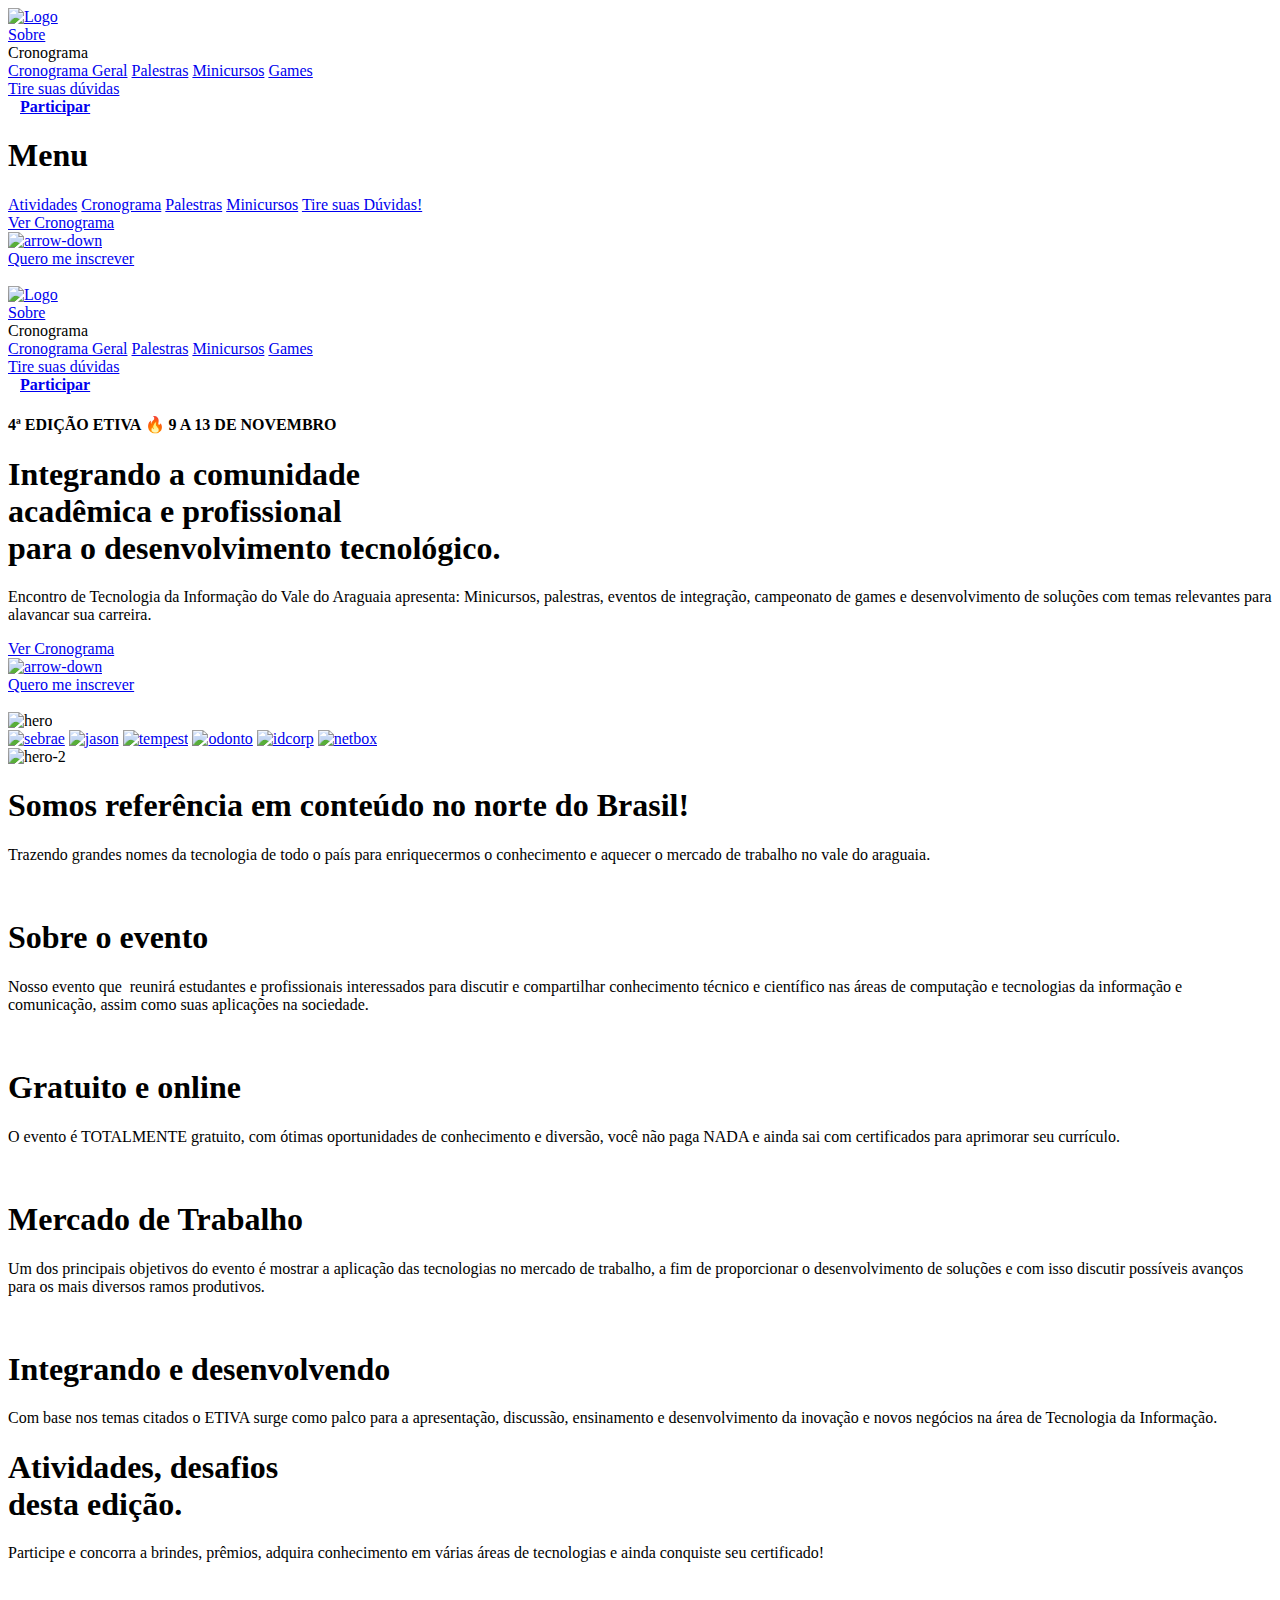
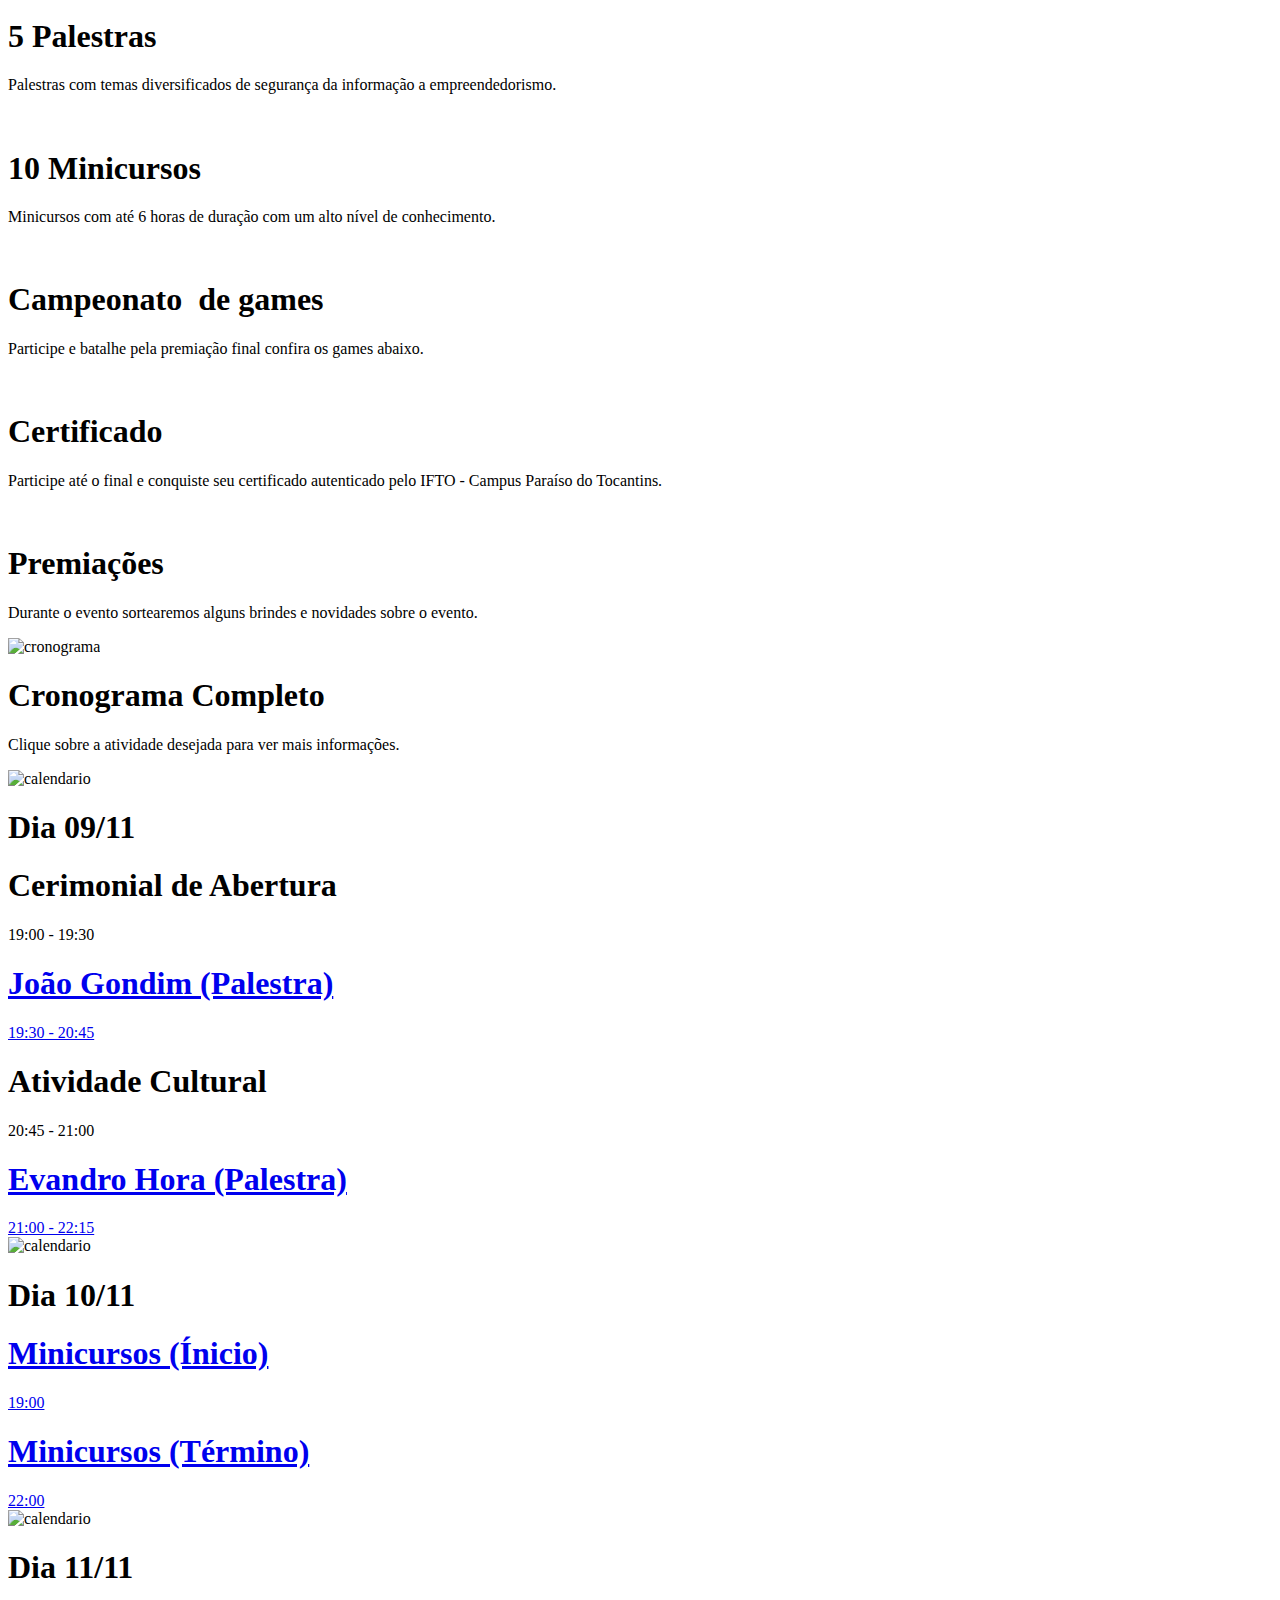
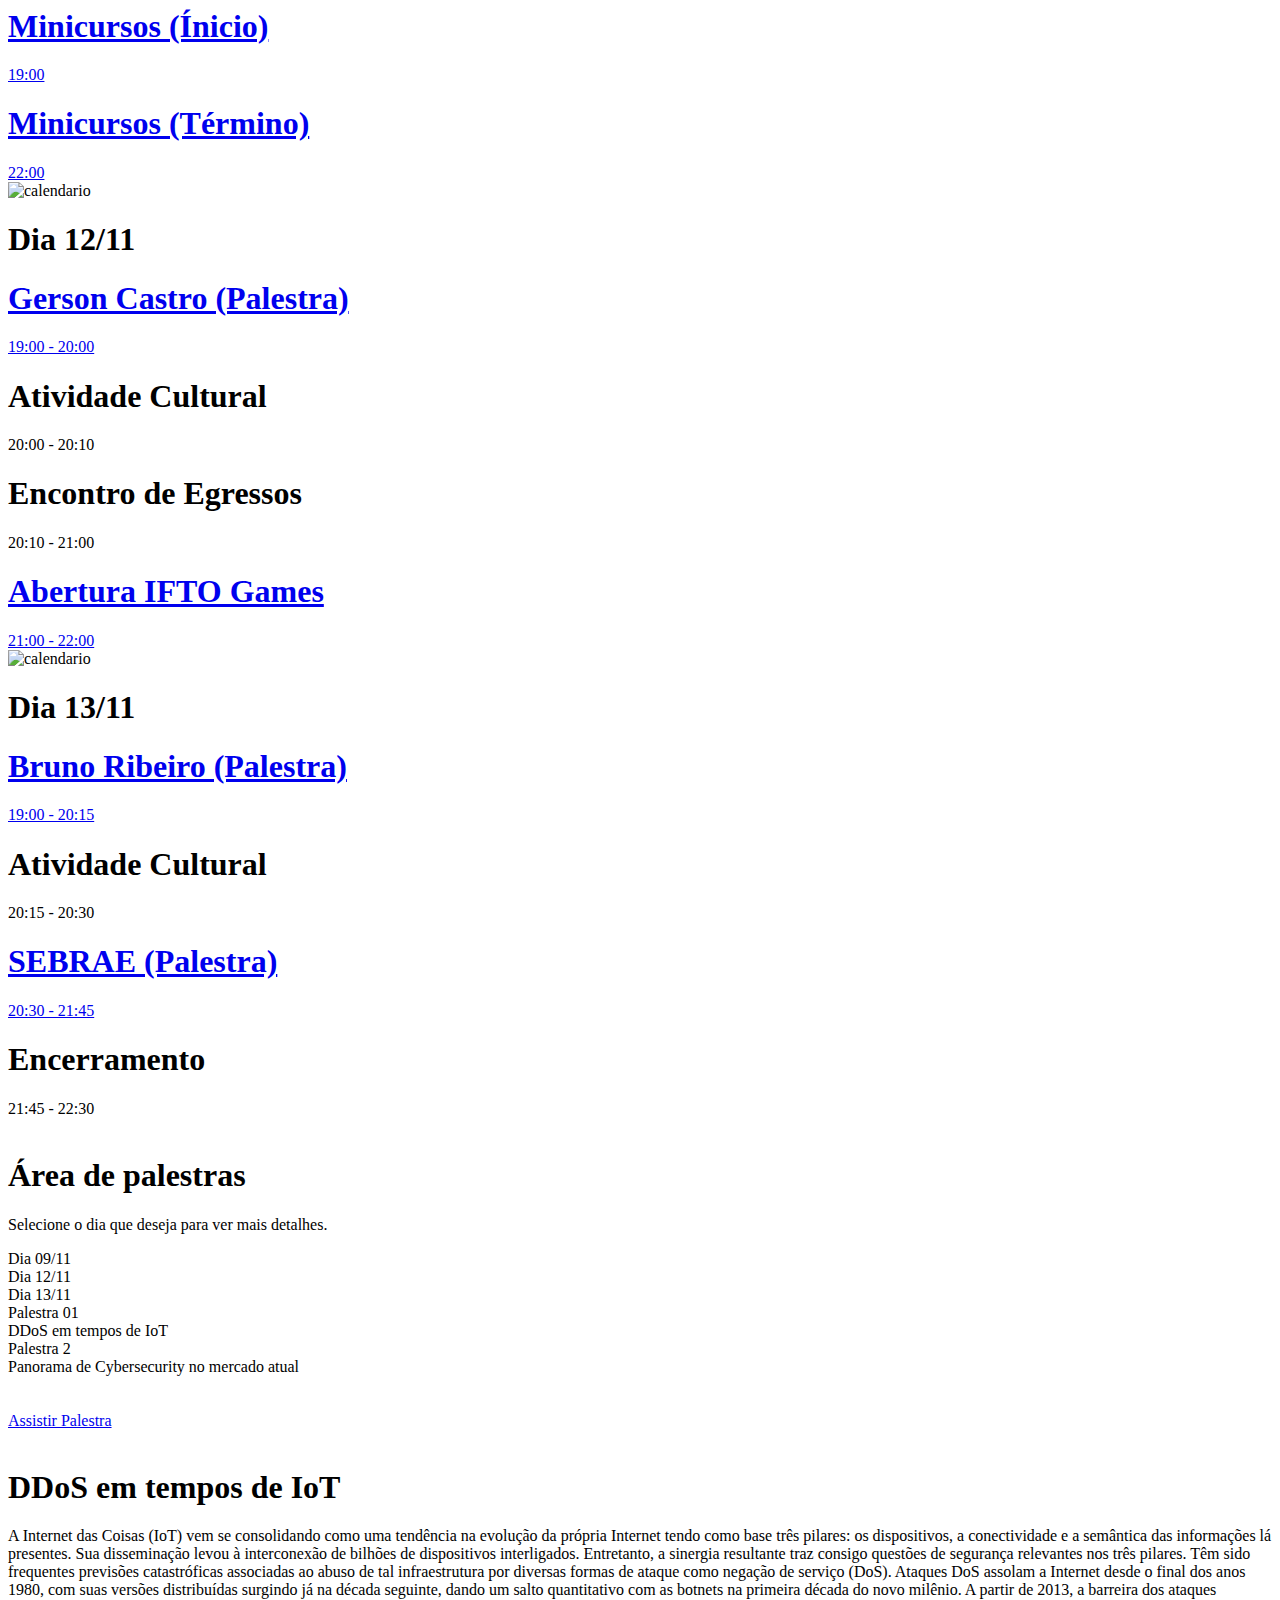
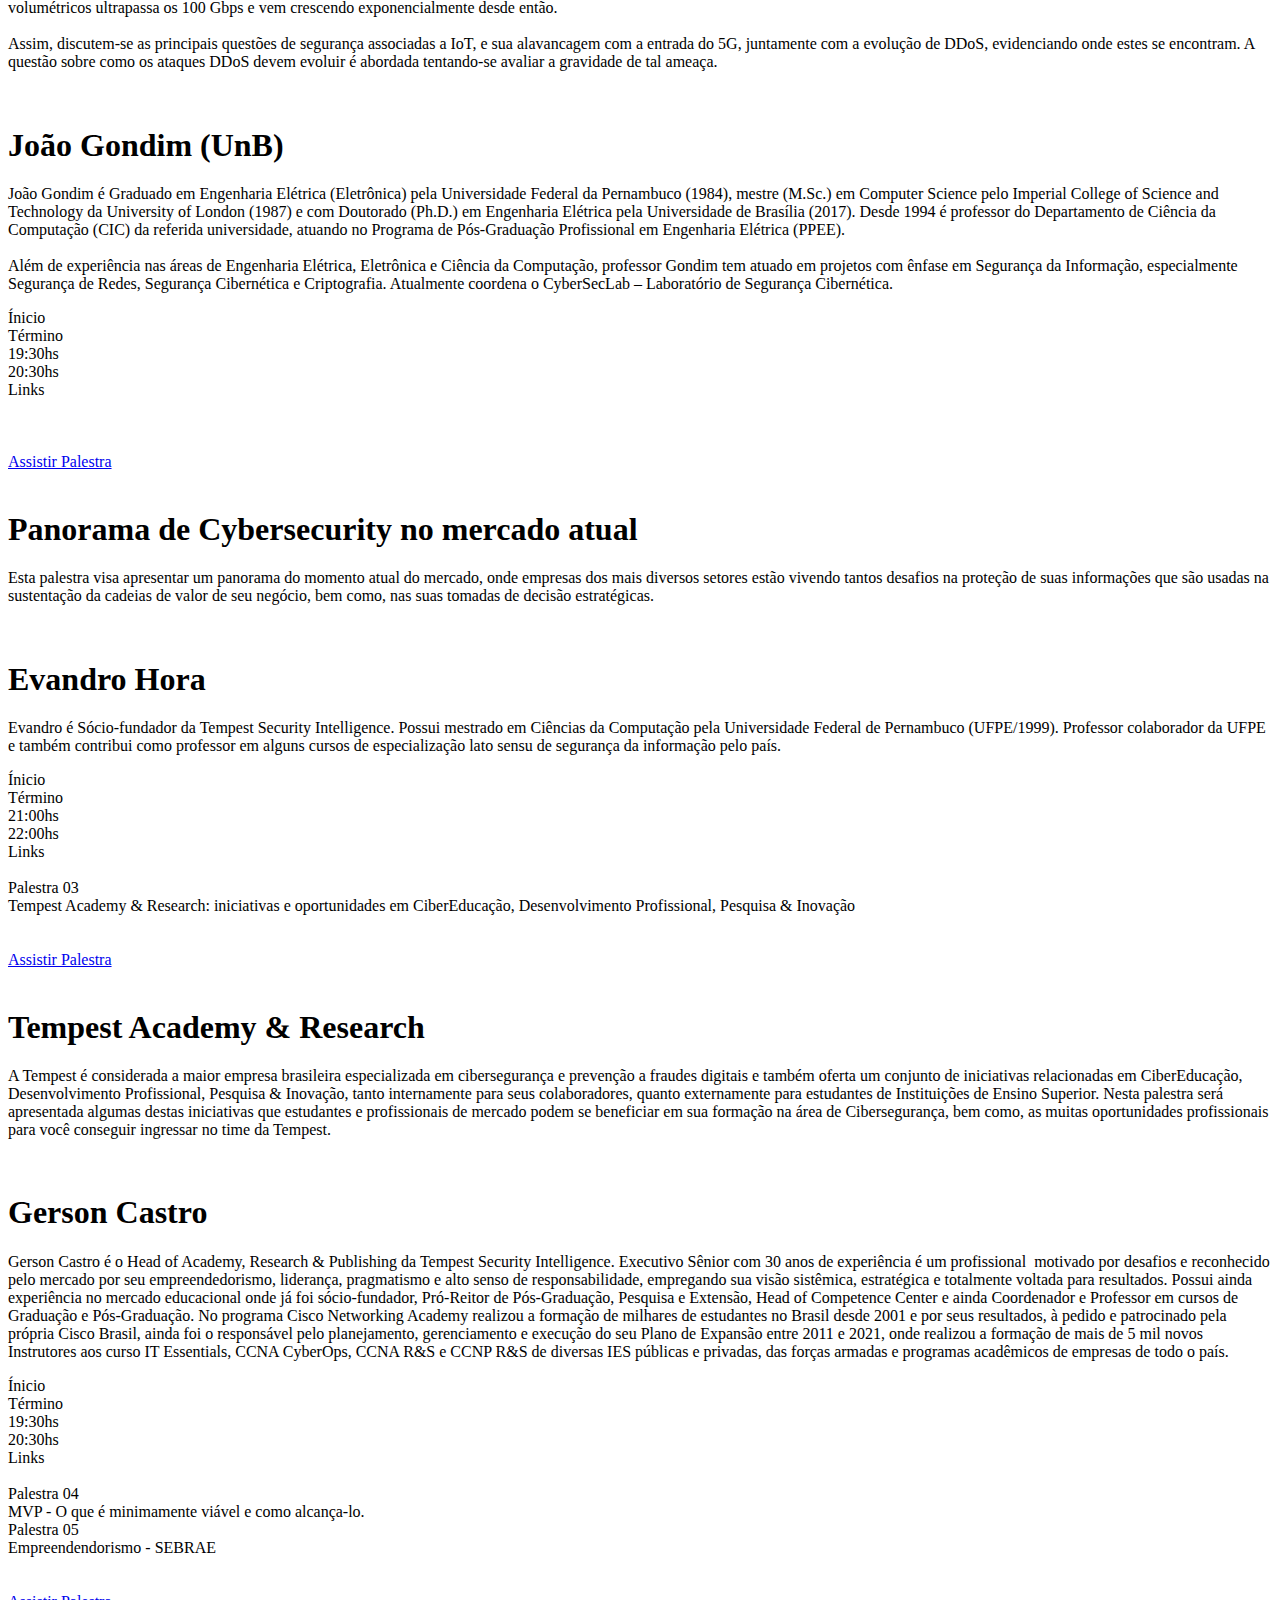
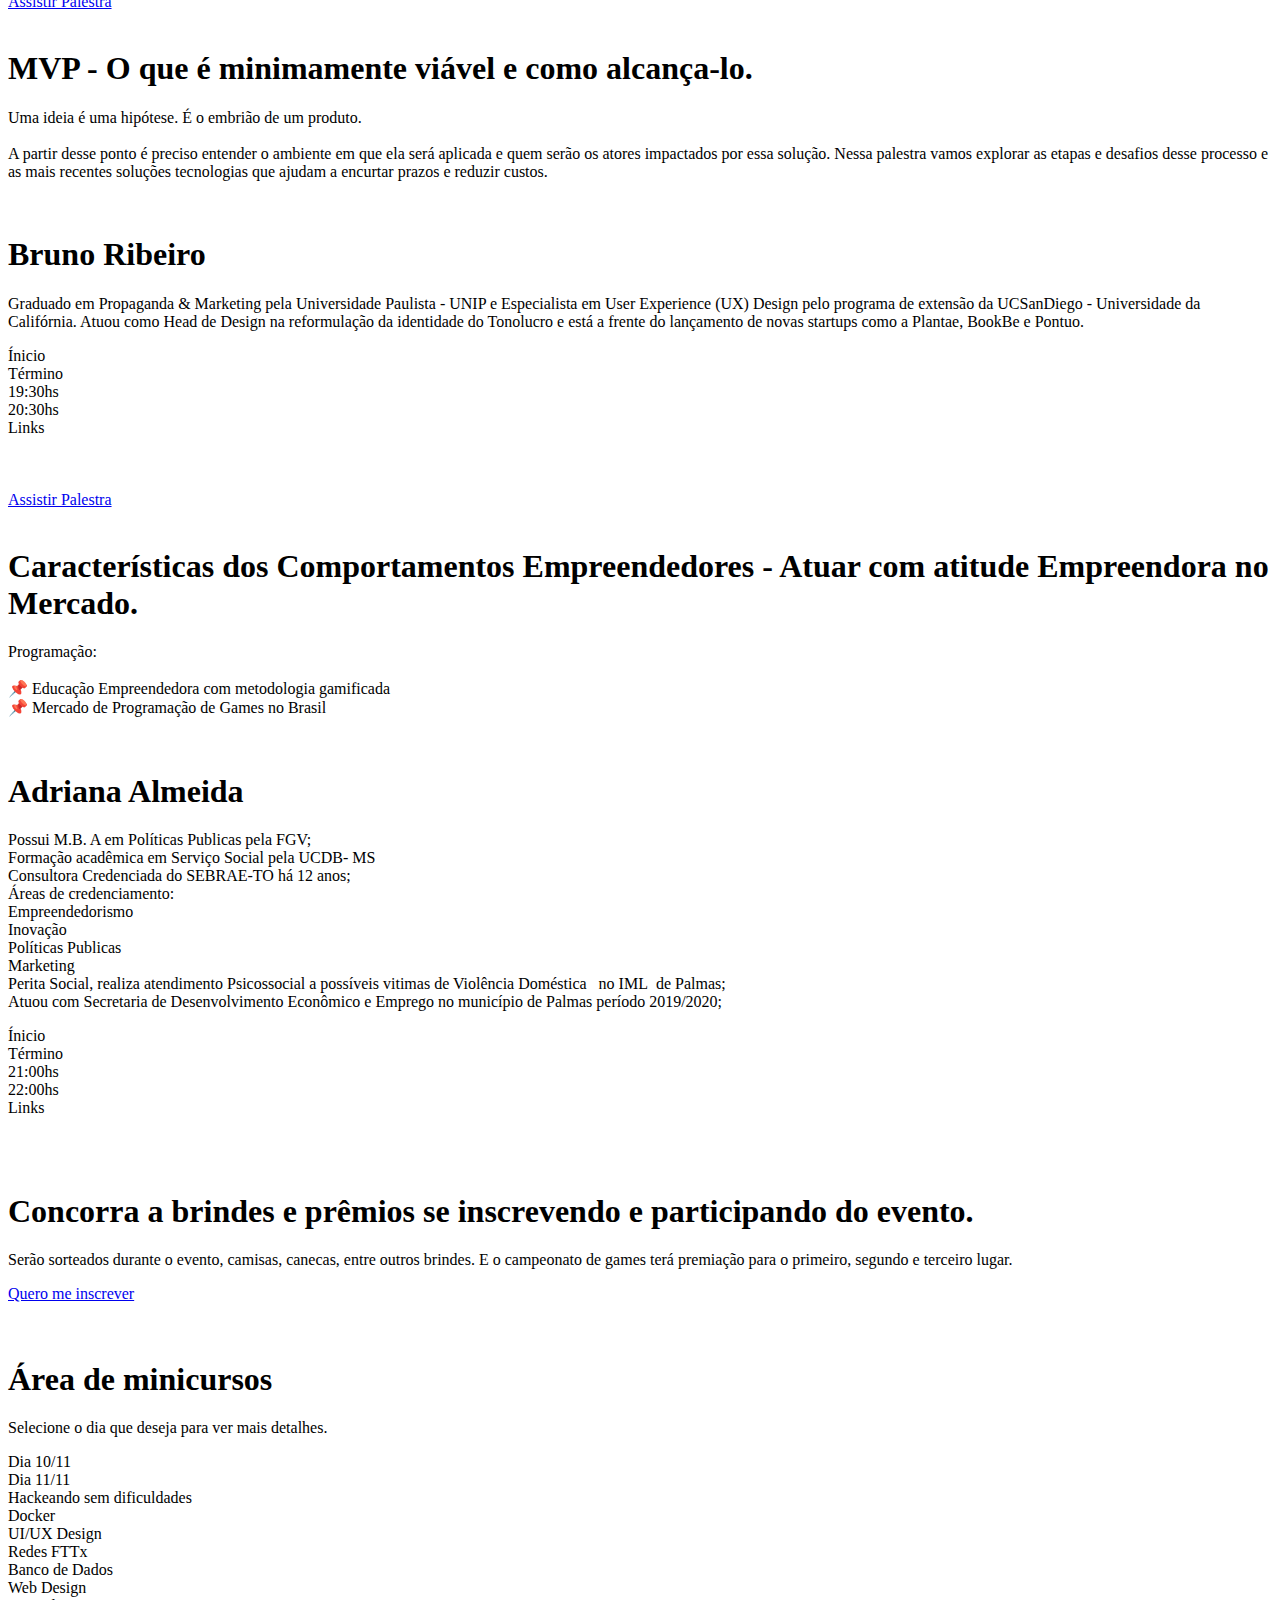
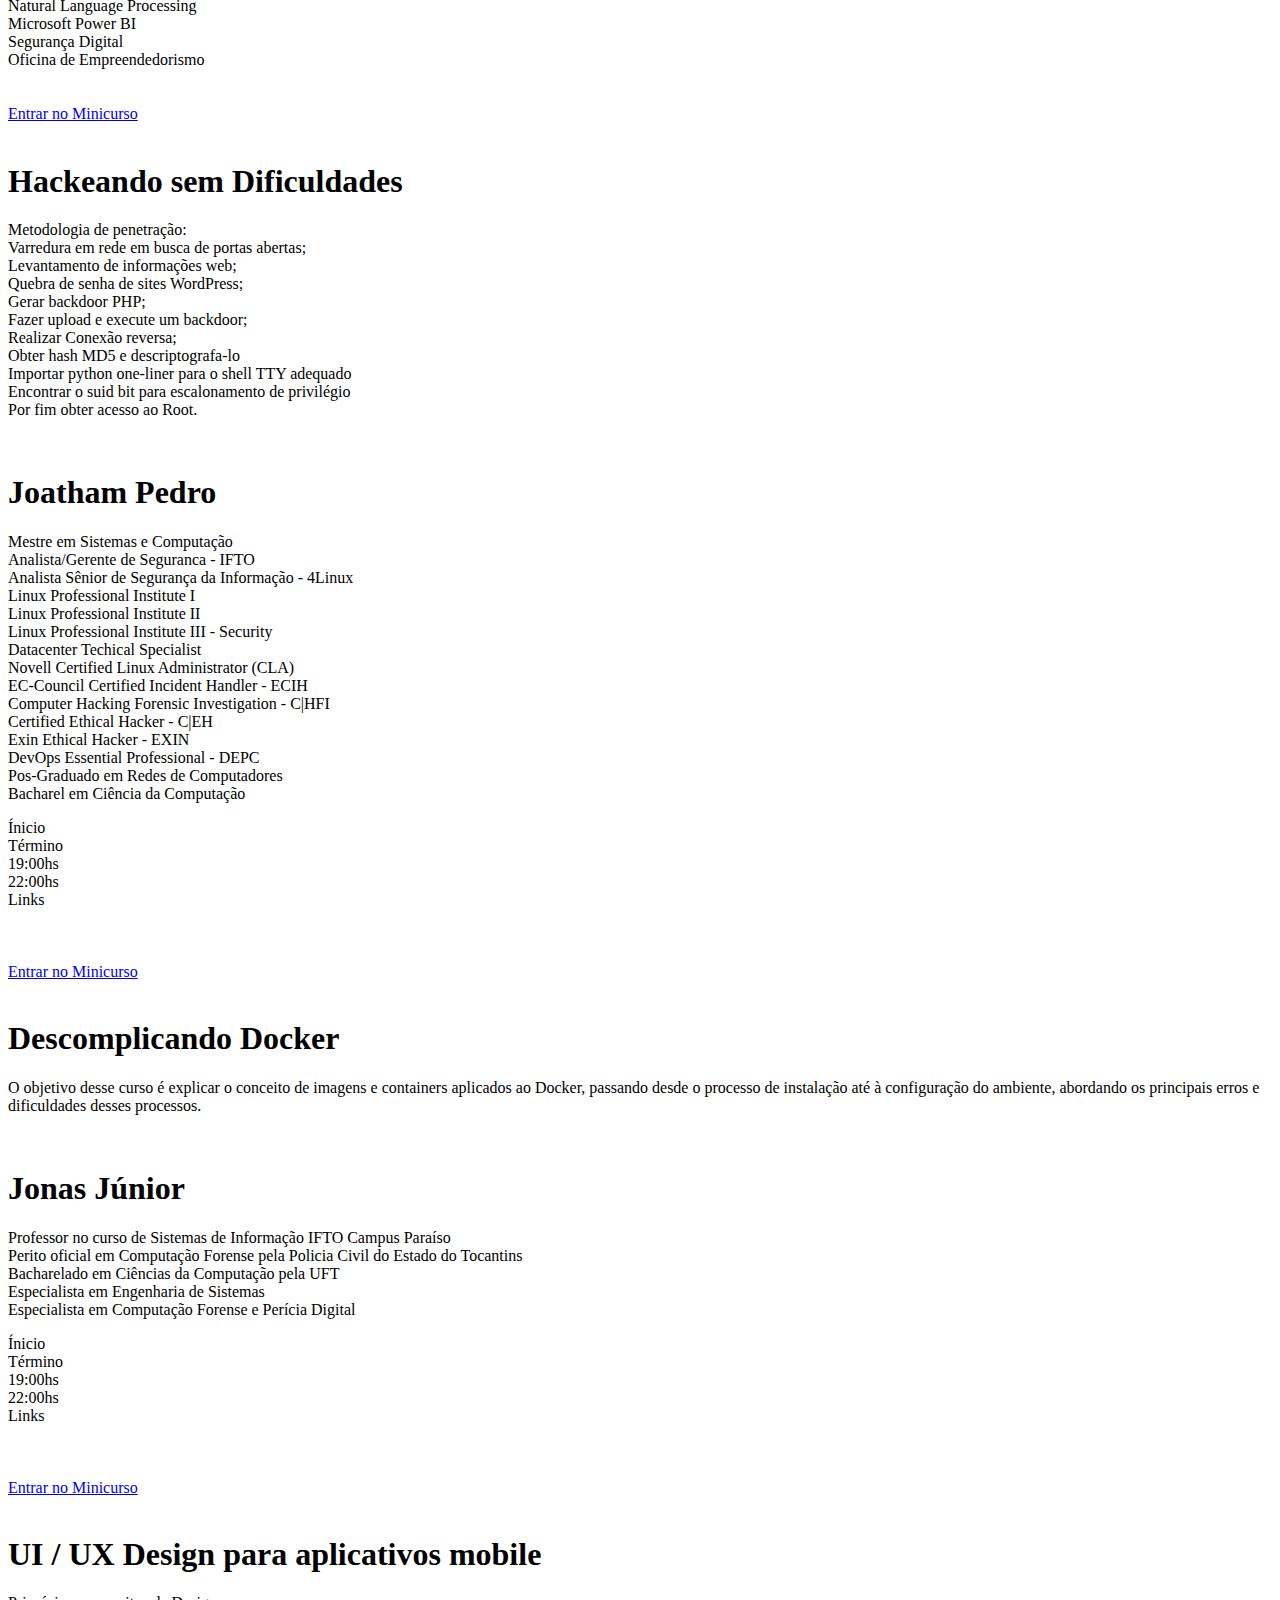
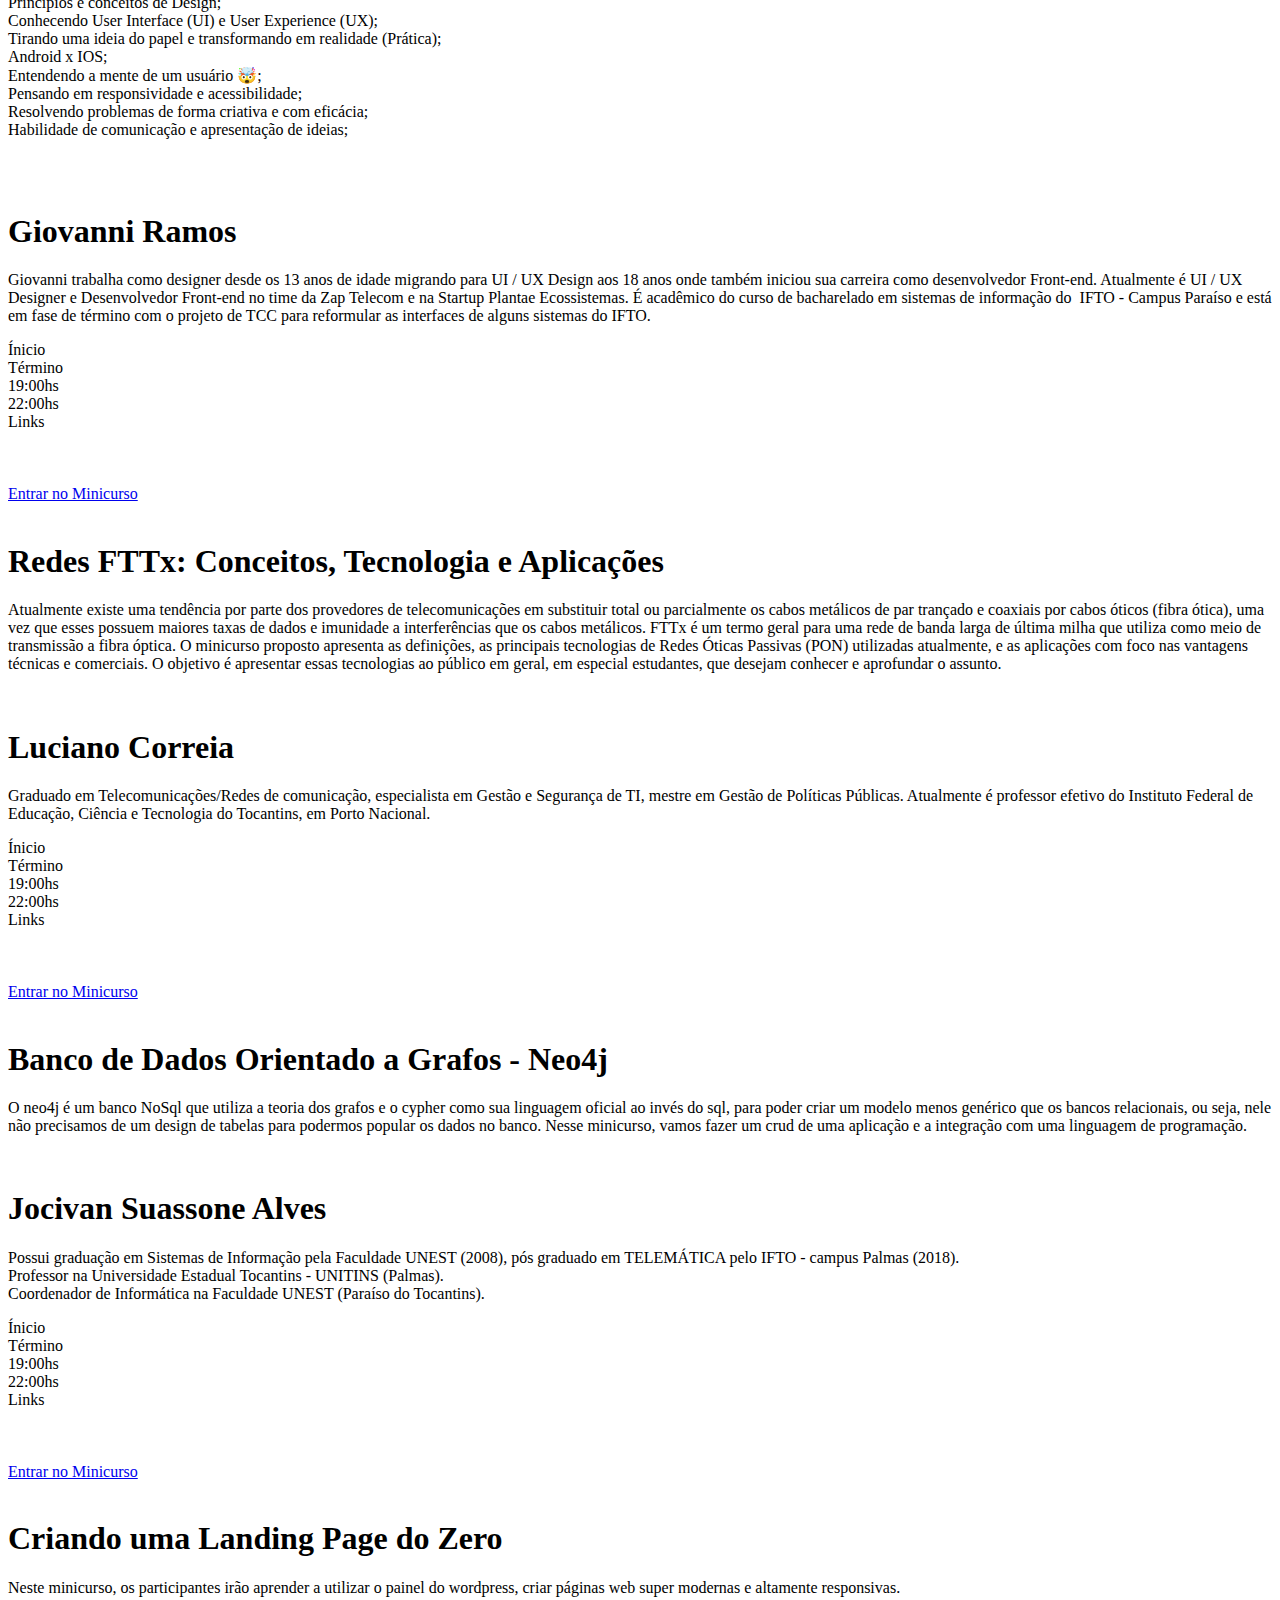
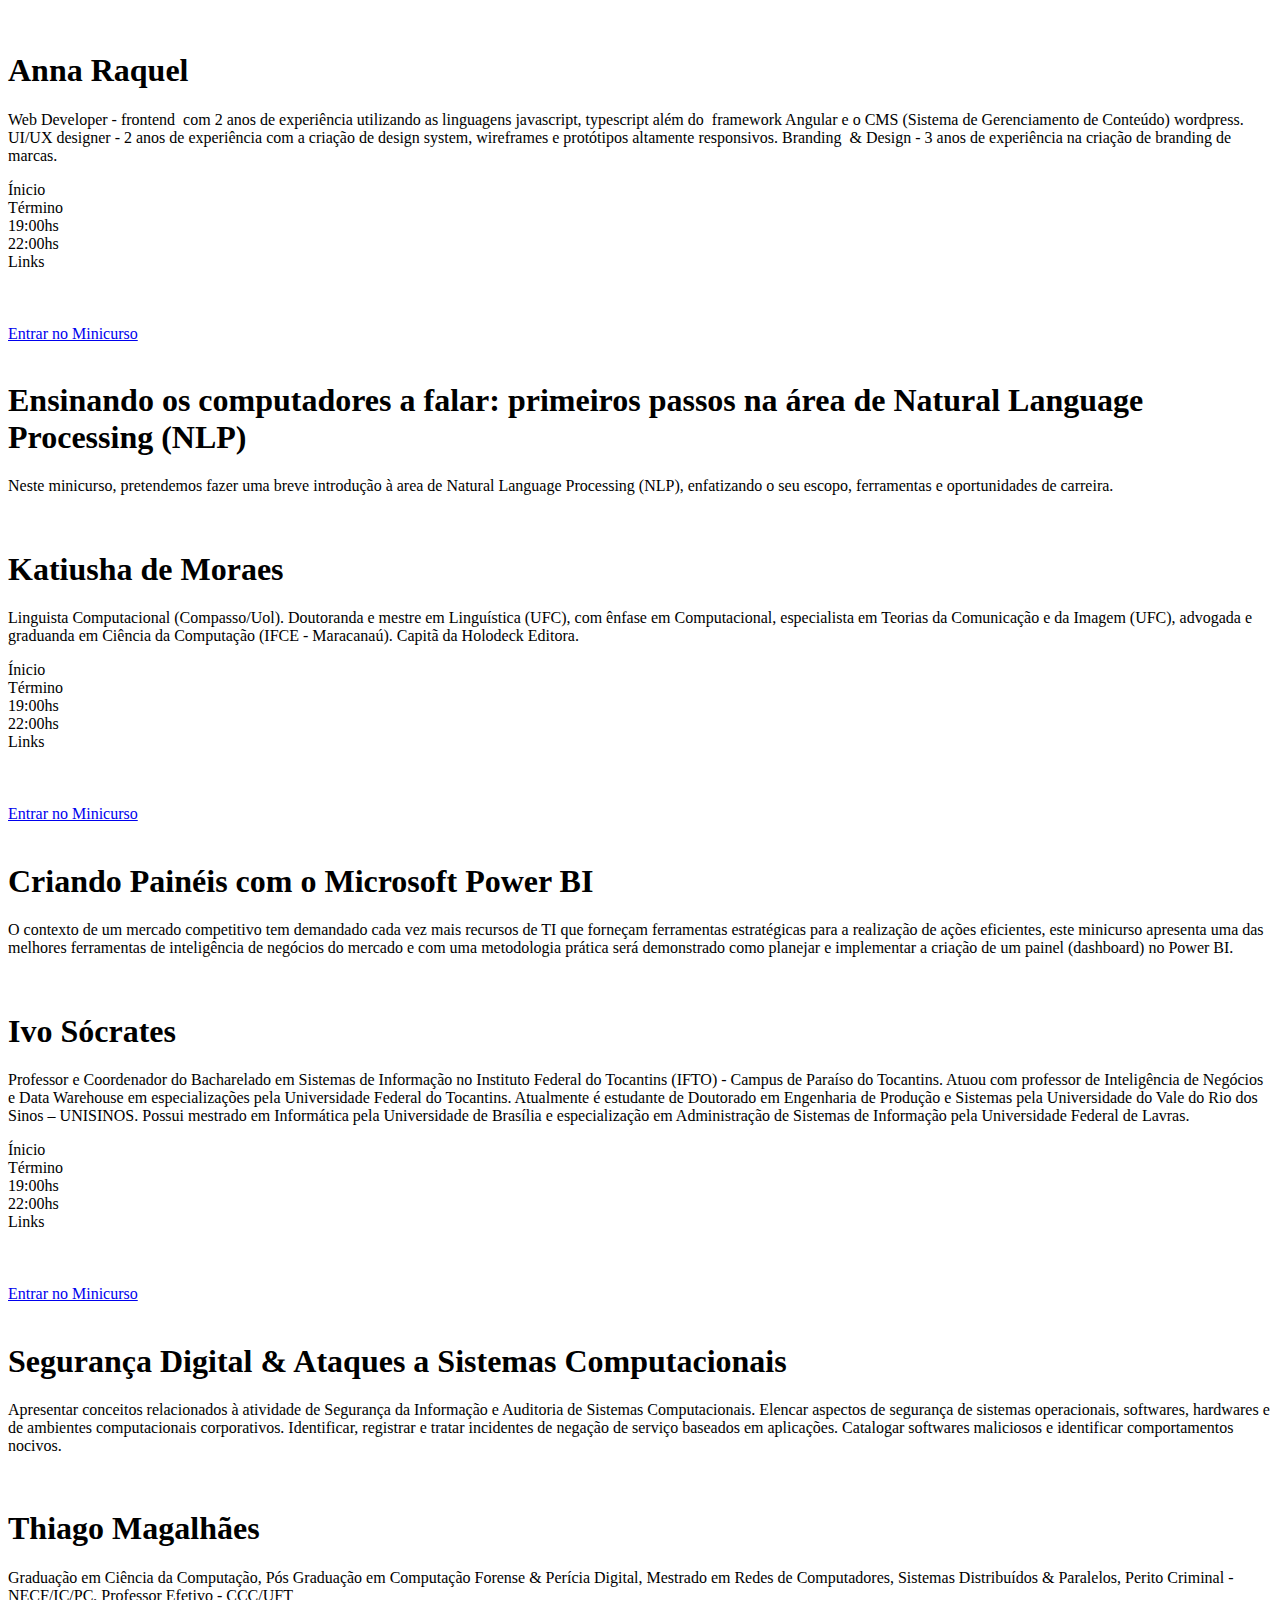
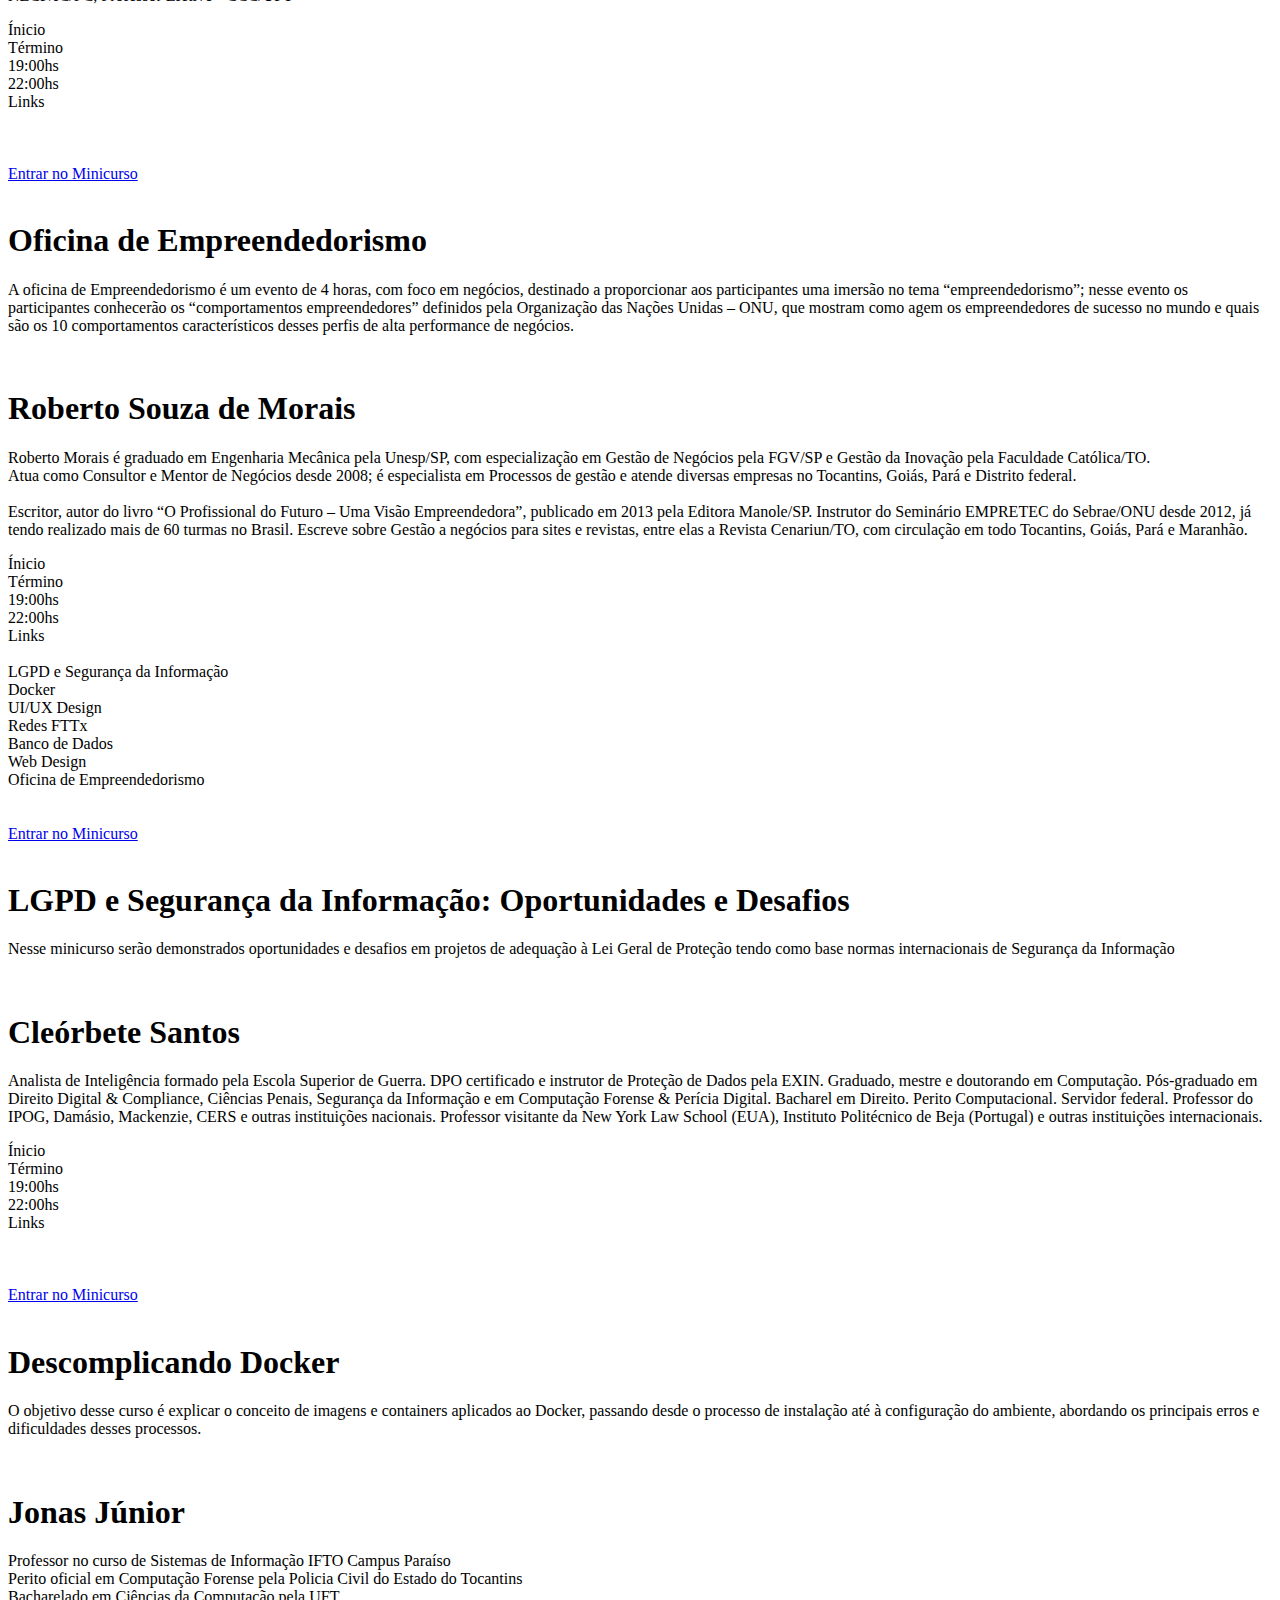
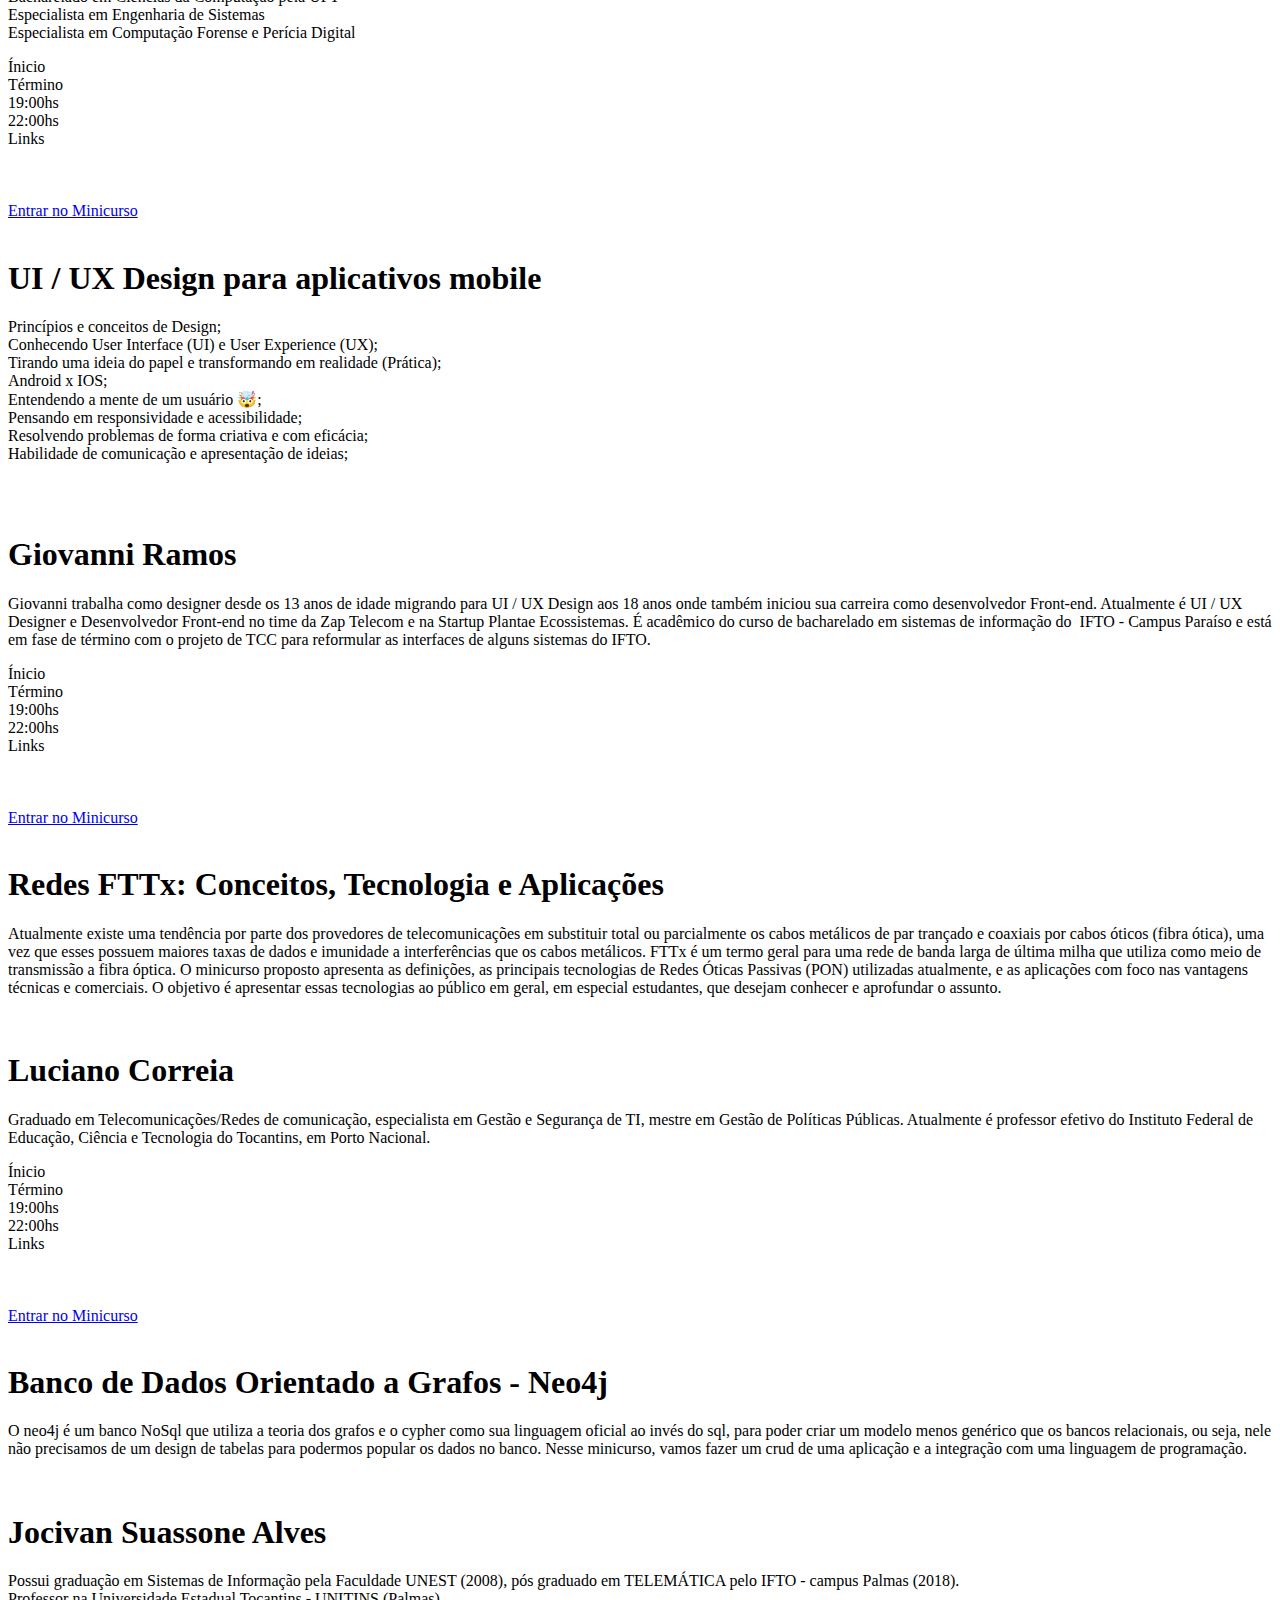
==== index.html @ 69eb7eea "Edição API 4Events" ====
<!DOCTYPE html><!--  This site was created in Webflow. http://www.webflow.com  -->
<!--  Last Published: Fri Nov 05 2021 17:01:57 GMT+0000 (Coordinated Universal Time)  -->
<html data-wf-page="6150eafba3c2ea4a55bd3282" data-wf-site="6150eafba3c2ea7b6dbd3281">
<head>
  <meta charset="utf-8">
  <title>ETIVA IV - Integrando e desenvolvendo!</title>
  <meta content="width=device-width, initial-scale=1" name="viewport">
  <meta content="Webflow" name="generator">
  <link href="css/normalize.css" rel="stylesheet" type="text/css">
  <link href="css/webflow.css" rel="stylesheet" type="text/css">
  <link href="css/etiva-iv.webflow.css" rel="stylesheet" type="text/css">
  <script src="https://ajax.googleapis.com/ajax/libs/webfont/1.6.26/webfont.js" type="text/javascript"></script>
  <script type="text/javascript">WebFont.load({  google: {    families: ["Roboto:300,regular,500,700,900","Inter:200,300,regular,500"]  }});</script>
  <!-- [if lt IE 9]><script src="https://cdnjs.cloudflare.com/ajax/libs/html5shiv/3.7.3/html5shiv.min.js" type="text/javascript"></script><![endif] -->
  <script type="text/javascript">!function(o,c){var n=c.documentElement,t=" w-mod-";n.className+=t+"js",("ontouchstart"in o||o.DocumentTouch&&c instanceof DocumentTouch)&&(n.className+=t+"touch")}(window,document);</script>
  <link href="images/favicon.svg" rel="shortcut icon" type="image/x-icon">
  <link href="images/webclip.png" rel="apple-touch-icon">
</head>
<body class="body">
  <div class="div-block-61">
    <header id="nav" data-w-id="e6ede1e9-e63a-9a64-e24f-f9c81fe65982" class="sticky-nav">
      <a href="#Hero" class="div-block-3 w-inline-block"><img src="images/Logotype.svg" loading="lazy" alt="Logo" class="image"></a><img src="images/bars.svg" loading="lazy" alt="" class="image-24"><img src="images/close.svg" loading="lazy" alt="" class="image-25">
      <div class="div-block">
        <a href="#About" class="nav-option">Sobre</a>
        <div data-hover="true" data-delay="0" class="dropdown w-dropdown">
          <div class="dropdown-toggle w-dropdown-toggle">
            <div class="icon w-icon-dropdown-toggle"></div>
            <div class="text-block-11">Cronograma</div>
          </div>
          <nav class="dropdown-list w-dropdown-list">
            <a href="#Schedule" class="dropdown-link w-dropdown-link">Cronograma Geral</a>
            <a href="#Lecture" class="dropdown-link w-dropdown-link">Palestras</a>
            <a href="#Courses" class="dropdown-link w-dropdown-link">Minicursos</a>
            <a href="#Games" class="dropdown-link w-dropdown-link">Games</a>
          </nav>
        </div>
        <a href="#FAQ" class="nav-option-bold">Tire suas dúvidas</a>
      </div>
      <div class="div-block-2">
        <a href="http://www.ifto.edu.br/paraiso" target="_blank" class="block-social-media w-inline-block"><img src="images/ifto.svg" loading="lazy" alt=""></a>
        <a href="https://www.instagram.com/etivaifto/" target="_blank" class="block-social-media w-inline-block"><img src="images/instagram.svg" loading="lazy" alt=""></a>
        <a href="https://www.facebook.com/etivaifto-101878548946452/" target="_blank" class="block-social-media w-inline-block"><img src="images/facebook.svg" loading="lazy" alt=""></a>
        <a href="https://si.ifto.edu.br/evento/inscricao/1087/" target="_blank" class="button w-button"><strong class="bold-text">Participar</strong></a>
      </div>
    </header>
    <div class="div-block-63">
      <div></div>
      <div class="div-links-menu">
        <h1 class="title-link-menu">Menu</h1>
        <a href="#Activities" class="link-menu">Atividades</a>
        <a href="#Schedule" class="link-menu">Cronograma</a>
        <a href="#Lecture" class="link-menu">Palestras</a>
        <a href="#Courses" class="link-menu">Minicursos</a>
        <a href="#FAQ" class="link-menu">Tire suas Dúvidas!</a>
      </div>
      <div class="div-block-62">
        <a href="#Schedule" class="button-outline w-inline-block">
          <div class="text-block-copy">Ver Cronograma</div><img src="images/arrow-down.svg" loading="lazy" alt="arrow-down" class="image-3">
        </a>
        <a href="https://si.ifto.edu.br/evento/inscricao/1087/" target="_blank" class="button-primary w-inline-block">
          <div class="text-block">Quero me inscrever</div><img src="images/arrow-up-right.svg" loading="lazy" alt="" class="image-3">
        </a>
      </div>
    </div>
  </div>
  <header id="nav" data-w-id="e6ede1e9-e63a-9a64-e24f-f9c81fe65982" class="sticky-nav">
    <a href="#Hero" class="div-block-3 w-inline-block"><img src="images/Logotype.svg" loading="lazy" alt="Logo" class="image"></a><img src="images/bars.svg" loading="lazy" alt="" class="image-24"><img src="images/close.svg" loading="lazy" alt="" class="image-25">
    <div class="div-block">
      <a href="#About" class="nav-option">Sobre</a>
      <div data-hover="true" data-delay="0" class="dropdown w-dropdown">
        <div class="dropdown-toggle w-dropdown-toggle">
          <div class="icon w-icon-dropdown-toggle"></div>
          <div class="text-block-11">Cronograma</div>
        </div>
        <nav class="dropdown-list w-dropdown-list">
          <a href="#Schedule" class="dropdown-link w-dropdown-link">Cronograma Geral</a>
          <a href="#Lecture" class="dropdown-link w-dropdown-link">Palestras</a>
          <a href="#Courses" class="dropdown-link w-dropdown-link">Minicursos</a>
          <a href="#Games" class="dropdown-link w-dropdown-link">Games</a>
        </nav>
      </div>
      <a href="#FAQ" class="nav-option-bold">Tire suas dúvidas</a>
    </div>
    <div class="div-block-2">
      <a href="http://www.ifto.edu.br/paraiso" target="_blank" class="block-social-media w-inline-block"><img src="images/ifto.svg" loading="lazy" alt=""></a>
      <a href="https://www.instagram.com/etivaifto/" target="_blank" class="block-social-media w-inline-block"><img src="images/instagram.svg" loading="lazy" alt=""></a>
      <a href="https://www.facebook.com/etivaifto-101878548946452/" target="_blank" class="block-social-media w-inline-block"><img src="images/facebook.svg" loading="lazy" alt=""></a>
      <a href="https://si.ifto.edu.br/evento/inscricao/1087/" target="_blank" class="button w-button"><strong class="bold-text">Participar</strong></a>
    </div>
  </header>
  <div id="Hero" class="hero wf-section">
    <div class="columns w-row">
      <div class="column w-col w-col-6">
        <div class="div-block-64">
          <h4 class="heading">4ª EDIÇÃO ETIVA 🔥 <span class="text-span-2">9 A 13 DE NOVEMBRO</span></h4>
          <h1 class="h1">Integrando a comunidade<br>acadêmica e profissional<br>para o <span class="text-span">desenvolvimento tecnológico.</span></h1>
        </div>
        <p class="paragraph">Encontro de Tecnologia da Informação do Vale do Araguaia apresenta: Minicursos, palestras, eventos de integração, campeonato de games e desenvolvimento de soluções com temas relevantes para alavancar sua carreira.</p>
        <div class="div-group-hero">
          <a href="#Schedule" class="button-outline w-inline-block">
            <div class="text-block-copy">Ver Cronograma</div><img src="images/arrow-down.svg" loading="lazy" alt="arrow-down" class="image-3">
          </a>
          <a href="https://si.ifto.edu.br/evento/inscricao/1087/" target="_blank" class="button-primary w-inline-block">
            <div class="text-block">Quero me inscrever</div><img src="images/arrow-up-right.svg" loading="lazy" alt="" class="image-3">
          </a>
        </div>
      </div>
      <div class="column-2 w-col w-col-6"><img src="images/hero.svg" loading="lazy" alt="hero" class="image-2"></div>
    </div>
  </div>
  <div class="sponsor wf-section">
    <div class="w-layout-grid grid">
      <a href="https://www.sebrae.com.br/sites/PortalSebrae/ufs/to?codUf=24" target="_blank" class="w-inline-block"><img src="images/sebrae_logotipo.svg" loading="lazy" alt="sebrae" class="sponsors"></a>
      <a href="https://www.facebook.com/jasoninfobrasil/" target="_blank" class="w-inline-block"><img src="images/jason_logotipo.svg" loading="lazy" alt="jason" class="sponsors"></a>
      <a href="https://www.tempest.com.br/" target="_blank" class="w-inline-block"><img src="images/tempest_logotipo.svg" loading="lazy" alt="tempest" class="sponsors"></a>
      <a href="https://www.facebook.com/odontocompanyparaiso" target="_blank" class="w-inline-block"><img src="images/odonto_logotipo.svg" loading="lazy" alt="odonto" class="sponsors"></a>
      <a href="https://idcorpbrasil.com.br/home-pt/" target="_blank" class="w-inline-block"><img src="images/idcorp_logotipo.svg" loading="lazy" alt="idcorp" class="sponsors"></a>
      <a href="https://api.whatsapp.com/send?phone=556336022732" target="_blank" class="w-inline-block"><img src="images/Netbox.svg" loading="lazy" alt="netbox" class="sponsors"></a>
    </div>
  </div>
  <div id="About" class="about wf-section">
    <div class="columns-2 w-row">
      <div class="column-3 w-col w-col-6"><img src="images/chave.svg" loading="lazy" alt="hero-2" class="image-5"></div>
      <div class="column-4 w-col w-col-6">
        <h1 class="heading-2">Somos <span class="text-span-3">referência</span> em conteúdo no norte do Brasil!</h1>
        <p class="paragraph-2">Trazendo grandes nomes da tecnologia de todo o país para enriquecermos o conhecimento e aquecer o mercado de trabalho no vale do araguaia.</p>
        <div class="div-block-4">
          <div class="div-block-5">
            <div class="div-block-6"><img src="images/check-double.svg" loading="lazy" alt=""></div>
            <div class="div-block-7">
              <h1 class="heading-3">Sobre o evento</h1>
              <p class="paragraph-3">Nosso evento que  reunirá estudantes e profissionais interessados para discutir e compartilhar conhecimento técnico e científico nas áreas de computação e tecnologias da informação e comunicação, assim como suas aplicações na sociedade.</p>
            </div>
          </div>
          <div class="div-block-5">
            <div class="div-block-6"><img src="images/house-laptop.svg" loading="lazy" alt=""></div>
            <div class="div-block-7">
              <h1 class="heading-3">Gratuito e online</h1>
              <p class="paragraph-3">O evento é TOTALMENTE gratuito, com ótimas oportunidades de conhecimento e diversão, você não paga NADA e ainda sai com certificados para aprimorar seu currículo.<br></p>
            </div>
          </div>
          <div class="div-block-5">
            <div class="div-block-6"><img src="images/briefcase.svg" loading="lazy" alt=""></div>
            <div class="div-block-7">
              <h1 class="heading-3">Mercado de Trabalho</h1>
              <p class="paragraph-3">Um dos principais objetivos do evento é mostrar a aplicação das tecnologias no mercado de trabalho, a fim de proporcionar o desenvolvimento de soluções e com isso discutir possíveis avanços para os mais diversos ramos produtivos.<br></p>
            </div>
          </div>
          <div class="div-block-5">
            <div class="div-block-6"><img src="images/hands-clapping.svg" loading="lazy" alt=""></div>
            <div class="div-block-7">
              <h1 class="heading-3">Integrando e desenvolvendo</h1>
              <p class="paragraph-3">Com base nos temas citados o ETIVA surge como palco para a apresentação, discussão, ensinamento e desenvolvimento da inovação e novos negócios na área de Tecnologia da Informação.<br></p>
            </div>
          </div>
        </div>
      </div>
    </div>
  </div>
  <div id="Activities" class="activities wf-section">
    <div class="div-block-11">
      <h1 class="heading-2-copy"><span class="text-span-4">Atividades, desafios </span><br>desta edição.</h1>
      <p class="paragraph-2-copy">Participe e concorra a brindes, prêmios, adquira conhecimento em várias áreas de tecnologias e ainda conquiste seu certificado!</p>
    </div>
    <div class="w-layout-grid grid-2">
      <div class="div-block-8">
        <div class="div-block-9"><img src="images/user-bounty-hunter.svg" loading="lazy" alt=""></div>
        <div class="div-block-10">
          <h1 class="heading-4">5 Palestras</h1>
          <p class="paragraph-4">Palestras com temas diversificados de segurança da informação a empreendedorismo.</p>
        </div>
      </div>
      <div class="div-block-8">
        <div class="div-block-9"><img src="images/user-astronaut.svg" loading="lazy" alt=""></div>
        <div class="div-block-10">
          <h1 class="heading-4">10 Minicursos</h1>
          <p class="paragraph-4">Minicursos com até 6 horas de duração com um alto nível de conhecimento.</p>
        </div>
      </div>
      <div class="div-block-8">
        <div class="div-block-9"><img src="images/gamepad.svg" loading="lazy" alt=""></div>
        <div class="div-block-10">
          <h1 class="heading-4">Campeonato  de games</h1>
          <p class="paragraph-4">Participe e batalhe pela premiação final confira os games abaixo.</p>
        </div>
      </div>
      <div class="div-block-8">
        <div class="div-block-9"><img src="images/file-certificate.svg" loading="lazy" alt=""></div>
        <div class="div-block-10">
          <h1 class="heading-4">Certificado</h1>
          <p class="paragraph-4">Participe até o final e conquiste seu certificado autenticado pelo IFTO - Campus Paraíso do Tocantins.</p>
        </div>
      </div>
      <div class="div-block-8">
        <div class="div-block-9"><img src="images/gift.svg" loading="lazy" alt=""></div>
        <div class="div-block-10">
          <h1 class="heading-4">Premiações</h1>
          <p class="paragraph-4">Durante o evento sortearemos alguns brindes e novidades sobre o evento.</p>
        </div>
      </div>
    </div>
  </div>
  <div id="Schedule" class="schedule wf-section">
    <div class="div-block-12">
      <div class="div-block-68">
        <div><img src="images/cronogram.svg" loading="lazy" alt="cronograma" class="image-12"></div>
        <div class="div-block-13">
          <h1 class="heading-5">Cronograma Completo</h1>
          <p class="paragraph-5">Clique sobre a atividade desejada para ver mais informações.</p>
        </div>
      </div>
    </div>
    <div class="columns-6 w-row">
      <div class="column-9 w-col w-col-4">
        <div class="card-day"><img src="images/calendar.svg" loading="lazy" alt="calendario" class="image-9">
          <h1 class="heading-7">Dia 09/11</h1>
        </div>
        <div class="abertura">
          <h1 class="title-cards-cronograma">Cerimonial de Abertura</h1>
          <div class="text-card-cronograma">19:00 - 19:30</div>
        </div>
        <a href="#Lecture" class="cards-palestra w-inline-block">
          <h1 class="title-cards-cronograma">João Gondim (Palestra)</h1>
          <div class="text-card-cronograma">19:30 - 20:45</div>
        </a>
        <div class="cards-cultural">
          <h1 class="title-cards-cronograma">Atividade Cultural</h1>
          <div class="text-card-cronograma">20:45 - 21:00</div>
        </div>
        <a href="#Lecture" class="cards-palestra w-inline-block">
          <h1 class="title-cards-cronograma">Evandro Hora (Palestra)</h1>
          <div class="text-card-cronograma">21:00 - 22:15</div>
        </a>
      </div>
      <div class="column-10 w-col w-col-2">
        <div class="card-day"><img src="images/calendar.svg" loading="lazy" alt="calendario" class="image-9">
          <h1 class="heading-7">Dia 10/11</h1>
        </div>
        <a href="#Courses" class="cards-minicursos w-inline-block">
          <h1 class="title-cards-cronograma">Minicursos (Ínicio)</h1>
          <div class="text-card-cronograma">19:00</div>
        </a>
        <div class="cards-blank"></div>
        <div class="cards-blank"></div>
        <a href="#Courses" class="cards-minicursos w-inline-block">
          <h1 class="title-cards-cronograma">Minicursos (Término)</h1>
          <div class="text-card-cronograma">22:00</div>
        </a>
      </div>
      <div class="column-12 w-col w-col-2">
        <div class="card-day"><img src="images/calendar.svg" loading="lazy" alt="calendario" class="image-9">
          <h1 class="heading-7">Dia 11/11</h1>
        </div>
        <a href="#Courses" class="cards-minicursos w-inline-block">
          <h1 class="title-cards-cronograma">Minicursos (Ínicio)</h1>
          <div class="text-card-cronograma">19:00</div>
        </a>
        <div class="cards-blank"></div>
        <div class="cards-blank"></div>
        <a href="#Courses" class="cards-minicursos w-inline-block">
          <h1 class="title-cards-cronograma">Minicursos (Término)</h1>
          <div class="text-card-cronograma">22:00</div>
        </a>
      </div>
      <div class="column-11 w-col w-col-2">
        <div class="card-day"><img src="images/calendar.svg" loading="lazy" alt="calendario" class="image-9">
          <h1 class="heading-7">Dia 12/11</h1>
        </div>
        <a href="#Lecture" class="cards-palestra w-inline-block">
          <h1 class="title-cards-cronograma">Gerson Castro (Palestra)</h1>
          <div class="text-card-cronograma">19:00 - 20:00</div>
        </a>
        <div class="cards-cultural">
          <h1 class="title-cards-cronograma">Atividade Cultural</h1>
          <div class="text-card-cronograma">20:00 - 20:10</div>
        </div>
        <div class="cards-egressos">
          <h1 class="title-cards-cronograma">Encontro de Egressos</h1>
          <div class="text-card-cronograma">20:10 - 21:00</div>
        </div>
        <a href="#Games" class="cards-games w-inline-block">
          <h1 class="title-cards-cronograma">Abertura IFTO Games</h1>
          <div class="text-card-cronograma">21:00 - 22:00</div>
        </a>
      </div>
      <div class="column-13 w-col w-col-2">
        <div class="card-day"><img src="images/calendar.svg" loading="lazy" alt="calendario" class="image-9">
          <h1 class="heading-7">Dia 13/11</h1>
        </div>
        <a href="#Lecture" class="cards-palestra w-inline-block">
          <h1 class="title-cards-cronograma">Bruno Ribeiro (Palestra)</h1>
          <div class="text-card-cronograma">19:00 - 20:15</div>
        </a>
        <div class="cards-cultural">
          <h1 class="title-cards-cronograma">Atividade Cultural</h1>
          <div class="text-card-cronograma">20:15 - 20:30</div>
        </div>
        <a href="#Lecture" class="cards-palestra w-inline-block">
          <h1 class="title-cards-cronograma">SEBRAE (Palestra)</h1>
          <div class="text-card-cronograma">20:30 - 21:45</div>
        </a>
        <div class="cards-encerramento">
          <h1 class="title-cards-cronograma">Encerramento</h1>
          <div class="text-card-cronograma">21:45 - 22:30</div>
        </div>
      </div>
    </div>
  </div>
  <div id="Lecture" class="speaker wf-section">
    <div class="div-block-12">
      <div class="div-block-66">
        <div><img src="images/speeches.svg" loading="lazy" alt="palestras" class="image-11"></div>
        <div class="div-block-13">
          <h1 class="heading-5">Área de palestras</h1>
          <p class="paragraph-5">Selecione o dia que deseja para ver mais detalhes.</p>
        </div>
      </div>
    </div>
    <div data-duration-in="300" data-duration-out="100" data-current="Tab 1" data-easing="ease-in-out" class="tabs w-tabs">
      <div class="tabs-menu w-tab-menu">
        <a data-w-tab="Tab 1" class="tab-link-tab-1-palestra w-inline-block w-tab-link w--current">
          <div class="text-block-2">Dia 09/11</div>
        </a>
        <a data-w-tab="Tab 2" class="tab-link-tab-1-palestra w-inline-block w-tab-link">
          <div class="text-block-3">Dia 12/11</div>
        </a>
        <a data-w-tab="Tab 3" class="tab-link-tab-1-palestra w-inline-block w-tab-link">
          <div class="text-block-4">Dia 13/11</div>
        </a>
      </div>
      <div class="w-tab-content">
        <div data-w-tab="Tab 1" class="tab-pane-tab-1 w-tab-pane w--tab-active">
          <div data-duration-in="300" data-duration-out="100" data-current="Tab 1" data-easing="ease" class="w-tabs">
            <div class="tabs-menu-2 w-tab-menu">
              <a data-w-tab="Tab 1" class="tab-link-tab-1-lecture-speaker w-inline-block w-tab-link w--current">
                <div class="div-block-14">
                  <div class="text-block-5">Palestra 01</div>
                  <div class="text-block-6">DDoS em tempos de IoT</div>
                </div>
              </a>
              <a data-w-tab="Tab 2" class="tab-link-tab-1-lecture-speaker w-inline-block w-tab-link">
                <div>
                  <div class="text-block-5">Palestra 2</div>
                  <div class="text-block-6">Panorama de Cybersecurity no mercado atual</div>
                </div>
              </a>
            </div>
            <div class="w-tab-content">
              <div data-w-tab="Tab 1" class="w-tab-pane w--tab-active">
                <div class="columns-3 w-row">
                  <div class="column-5 w-col w-col-5">
                    <div class="div-avatar">
                      <div class="div-left-lecture"></div><img src="images/João-Gondim.png" loading="lazy" alt="" class="image-7">
                    </div>
                    <a href="https://youtu.be/qYCmQ89ph2g" target="_blank" class="button-tab-primary w-inline-block"><img src="images/tv.svg" loading="lazy" alt="" class="image-6">
                      <div class="text-block-7">Assistir Palestra</div>
                    </a>
                  </div>
                  <div class="column-6 w-col w-col-7">
                    <div class="div-right">
                      <div>
                        <div class="div-block-17">
                          <div class="div-block-20">
                            <div class="block-minicursos"><img src="images/comment-dots.svg" loading="lazy" alt="" class="image-8"></div>
                            <div class="div-block-19">
                              <h1 class="heading-6">DDoS em tempos de IoT</h1>
                            </div>
                          </div>
                        </div>
                        <div class="div-block-21">
                          <p class="paragraph-6">A Internet das Coisas (IoT) vem se consolidando como uma tendência na evolução da própria Internet tendo como base três pilares: os dispositivos, a conectividade e a semântica das informações lá presentes. Sua disseminação levou à interconexão de bilhões de dispositivos interligados. Entretanto, a sinergia resultante traz consigo questões de segurança relevantes nos três pilares. Têm sido frequentes previsões catastróficas associadas ao abuso de tal infraestrutura por diversas formas de ataque como negação de serviço (DoS). Ataques DoS assolam a Internet desde o final dos anos 1980, com suas versões distribuídas surgindo já na década seguinte, dando um salto quantitativo com as botnets na primeira década do novo milênio. A partir de 2013, a barreira dos ataques volumétricos ultrapassa os 100 Gbps e vem crescendo exponencialmente desde então.<br><br>Assim, discutem-se as principais questões de segurança associadas a IoT, e sua alavancagem com a entrada do 5G, juntamente com a evolução de DDoS, evidenciando onde estes se encontram. A questão sobre como os ataques DDoS devem evoluir é abordada tentando-se avaliar a gravidade de tal ameaça.<br></p>
                        </div>
                      </div>
                      <div class="div-block-22">
                        <div class="div-block-17">
                          <div class="div-block-20">
                            <div class="div-block-18"><img src="images/user-bounty-hunter_1.svg" loading="lazy" alt="" class="image-8"></div>
                            <div class="div-block-19">
                              <h1 class="heading-6">João Gondim (UnB)</h1>
                            </div>
                          </div>
                        </div>
                        <div class="div-block-21">
                          <p class="paragraph-6">João Gondim é Graduado em Engenharia Elétrica (Eletrônica) pela Universidade Federal da Pernambuco (1984), mestre (M.Sc.) em Computer Science pelo Imperial College of Science and Technology da University of London (1987) e com Doutorado (Ph.D.) em Engenharia Elétrica pela Universidade de Brasília (2017). Desde 1994 é professor do Departamento de Ciência da Computação (CIC) da referida universidade, atuando no Programa de Pós-Graduação Profissional em Engenharia Elétrica (PPEE). <br><br>Além de experiência nas áreas de Engenharia Elétrica, Eletrônica e Ciência da Computação, professor Gondim tem atuado em projetos com ênfase em Segurança da Informação, especialmente Segurança de Redes, Segurança Cibernética e Criptografia. Atualmente coordena o CyberSecLab – Laboratório de Segurança Cibernética.</p>
                        </div>
                      </div>
                      <div class="div-block-23">
                        <div class="div-block-25">
                          <div class="div-block-29">
                            <div class="div-block-33">
                              <div class="text-block-9">Ínicio</div>
                            </div>
                            <div class="div-block-30">
                              <div class="text-block-9">Término</div>
                            </div>
                          </div>
                          <div class="div-block-29-copy">
                            <div class="div-block-31">
                              <div class="text-block-9">19:30hs</div>
                            </div>
                            <div class="div-block-32">
                              <div class="text-block-9">20:30hs</div>
                            </div>
                          </div>
                        </div>
                        <div class="div-block-24">
                          <div class="div-block-33">
                            <div class="text-block-9">Links</div>
                          </div>
                          <div class="div-block-34">
                            <a href="https://www.linkedin.com/in/joao-gondim-05151410/" target="_blank" class="div-block-26 w-inline-block"><img src="images/linkedin.svg" loading="lazy" alt=""></a>
                            <a href="http://lattes.cnpq.br/1755987387907910" target="_blank" class="div-block-26 w-inline-block"><img src="images/cnpq.svg" loading="lazy" alt=""></a>
                          </div>
                        </div>
                      </div>
                    </div>
                  </div>
                </div>
              </div>
              <div data-w-tab="Tab 2" class="w-tab-pane">
                <div class="columns-3 w-row">
                  <div class="column-5 w-col w-col-5">
                    <div class="div-avatar">
                      <div class="div-left-lecture"></div><img src="images/Evandro-Hora.png" loading="lazy" alt="" class="image-7">
                    </div>
                    <a href="https://youtu.be/qYCmQ89ph2g" target="_blank" class="button-tab-primary w-inline-block"><img src="images/tv.svg" loading="lazy" alt="" class="image-6">
                      <div class="text-block-7">Assistir Palestra</div>
                    </a>
                  </div>
                  <div class="column-6 w-col w-col-7">
                    <div class="div-right">
                      <div>
                        <div class="div-block-17">
                          <div class="div-block-20">
                            <div class="block-minicursos"><img src="images/comment-dots.svg" loading="lazy" alt="" class="image-8"></div>
                            <div class="div-block-19">
                              <h1 class="heading-6">Panorama de <span>Cybersecurity</span> no mercado atual</h1>
                            </div>
                          </div>
                        </div>
                        <div class="div-block-21">
                          <p class="paragraph-6">Esta palestra visa apresentar um panorama do momento atual do mercado, onde empresas dos mais diversos setores estão vivendo tantos desafios na proteção de suas informações que são usadas na sustentação da cadeias de valor de seu negócio, bem como, nas suas tomadas de decisão estratégicas.</p>
                        </div>
                      </div>
                      <div class="div-block-22">
                        <div class="div-block-17">
                          <div class="div-block-20">
                            <div class="div-block-18"><img src="images/user-bounty-hunter_1.svg" loading="lazy" alt="" class="image-8"></div>
                            <div class="div-block-19">
                              <h1 class="heading-6">Evandro Hora</h1>
                            </div>
                          </div>
                        </div>
                        <div class="div-block-21">
                          <p class="paragraph-6">Evandro é Sócio-fundador da Tempest Security Intelligence. Possui mestrado em Ciências da Computação pela Universidade Federal de Pernambuco (UFPE/1999). Professor colaborador da UFPE e também contribui como professor em alguns cursos de especialização lato sensu de segurança da informação pelo país.</p>
                        </div>
                      </div>
                      <div class="div-block-23">
                        <div class="div-block-25">
                          <div class="div-block-29">
                            <div class="div-block-33">
                              <div class="text-block-9">Ínicio</div>
                            </div>
                            <div class="div-block-30">
                              <div class="text-block-9">Término</div>
                            </div>
                          </div>
                          <div class="div-block-29-copy">
                            <div class="div-block-31">
                              <div class="text-block-9">21:00hs</div>
                            </div>
                            <div class="div-block-32">
                              <div class="text-block-9">22:00hs</div>
                            </div>
                          </div>
                        </div>
                        <div class="div-block-24">
                          <div class="div-block-33">
                            <div class="text-block-9">Links</div>
                          </div>
                          <div class="div-block-34">
                            <a href="https://www.linkedin.com/in/evandro-hora-283191a/" target="_blank" class="div-block-26 w-inline-block"><img src="images/linkedin.svg" loading="lazy" alt=""></a>
                            <a href="http://lattes.cnpq.br/7663082320725636" target="_blank" class="div-block-26 w-inline-block"><img src="images/cnpq.svg" loading="lazy" alt=""></a>
                          </div>
                        </div>
                      </div>
                    </div>
                  </div>
                </div>
              </div>
            </div>
          </div>
        </div>
        <div data-w-tab="Tab 2" class="tab-pane-tab-2 w-tab-pane">
          <div data-duration-in="300" data-duration-out="100" data-current="Tab 1" data-easing="ease" class="w-tabs">
            <div class="tabs-menu-2 w-tab-menu">
              <a data-w-tab="Tab 1" class="tab-link-tab-1-2-copy w-inline-block w-tab-link w--current">
                <div class="div-block-14">
                  <div class="text-block-5">Palestra 03</div>
                  <div class="text-block-6">Tempest Academy &amp; Research: iniciativas e oportunidades em CiberEducação, Desenvolvimento Profissional, Pesquisa &amp; Inovação</div>
                </div>
              </a>
            </div>
            <div class="w-tab-content">
              <div data-w-tab="Tab 1" class="w-tab-pane w--tab-active">
                <div class="columns-3 w-row">
                  <div class="column-5 w-col w-col-5">
                    <div class="div-avatar">
                      <div class="div-left-lecture"></div><img src="images/Gerson-Castro.png" loading="lazy" alt="" class="image-7">
                    </div>
                    <a href="https://youtu.be/filBPrAluhY" target="_blank" class="button-tab-primary w-inline-block"><img src="images/tv.svg" loading="lazy" alt="" class="image-6">
                      <div class="text-block-7">Assistir Palestra</div>
                    </a>
                  </div>
                  <div class="column-6 w-col w-col-7">
                    <div class="div-right">
                      <div>
                        <div class="div-block-17">
                          <div class="div-block-20">
                            <div class="block-minicursos"><img src="images/comment-dots.svg" loading="lazy" alt="" class="image-8"></div>
                            <div class="div-block-19">
                              <h1 class="heading-6">Tempest Academy &amp; Research</h1>
                            </div>
                          </div>
                        </div>
                        <div class="div-block-21">
                          <p class="paragraph-6">A Tempest é considerada a maior empresa brasileira especializada em cibersegurança e prevenção a fraudes digitais e também oferta um conjunto de iniciativas relacionadas em CiberEducação, Desenvolvimento Profissional, Pesquisa &amp; Inovação, tanto internamente para seus colaboradores, quanto externamente para estudantes de Instituições de Ensino Superior. Nesta palestra será apresentada algumas destas iniciativas que estudantes e profissionais de mercado podem se beneficiar em sua formação na área de Cibersegurança, bem como, as muitas oportunidades profissionais para você conseguir ingressar no time da Tempest.</p>
                        </div>
                      </div>
                      <div class="div-block-22">
                        <div class="div-block-17">
                          <div class="div-block-20">
                            <div class="div-block-18"><img src="images/user-bounty-hunter_1.svg" loading="lazy" alt="" class="image-8"></div>
                            <div class="div-block-19">
                              <h1 class="heading-6">Gerson Castro</h1>
                            </div>
                          </div>
                        </div>
                        <div class="div-block-21">
                          <p class="paragraph-6">Gerson Castro é o Head of Academy, Research &amp; Publishing da Tempest Security Intelligence. Executivo Sênior com 30 anos de experiência é um profissional  motivado por desafios e reconhecido pelo mercado por seu empreendedorismo, liderança, pragmatismo e alto senso de responsabilidade, empregando sua visão sistêmica, estratégica e totalmente voltada para resultados. Possui ainda experiência no mercado educacional onde já foi sócio-fundador, Pró-Reitor de Pós-Graduação, Pesquisa e Extensão, Head of Competence Center e ainda Coordenador e Professor em cursos de Graduação e Pós-Graduação. No programa Cisco Networking Academy realizou a formação de milhares de estudantes no Brasil desde 2001 e por seus resultados, à pedido e patrocinado pela própria Cisco Brasil, ainda foi o responsável pelo planejamento, gerenciamento e execução do seu Plano de Expansão entre 2011 e 2021, onde realizou a formação de mais de 5 mil novos Instrutores aos curso IT Essentials, CCNA CyberOps, CCNA R&amp;S e CCNP R&amp;S de diversas IES públicas e privadas, das forças armadas e programas acadêmicos de empresas de todo o país. <br></p>
                        </div>
                      </div>
                      <div class="div-block-23">
                        <div class="div-block-25">
                          <div class="div-block-29">
                            <div class="div-block-33">
                              <div class="text-block-9">Ínicio</div>
                            </div>
                            <div class="div-block-30">
                              <div class="text-block-9">Término</div>
                            </div>
                          </div>
                          <div class="div-block-29-copy">
                            <div class="div-block-31">
                              <div class="text-block-9">19:30hs</div>
                            </div>
                            <div class="div-block-32">
                              <div class="text-block-9">20:30hs</div>
                            </div>
                          </div>
                        </div>
                        <div class="div-block-24">
                          <div class="div-block-33">
                            <div class="text-block-9">Links</div>
                          </div>
                          <div class="div-block-34">
                            <a href="https://www.linkedin.com/in/gersoncastro/" target="_blank" class="div-block-26 w-inline-block"><img src="images/linkedin.svg" loading="lazy" alt=""></a>
                            <a href="http://lattes.cnpq.br/4420363792989877" target="_blank" class="div-block-26 w-inline-block"><img src="images/cnpq.svg" loading="lazy" alt=""></a>
                          </div>
                        </div>
                      </div>
                    </div>
                  </div>
                </div>
              </div>
            </div>
          </div>
        </div>
        <div data-w-tab="Tab 3" class="tab-pane-tab-3 w-tab-pane">
          <div data-duration-in="300" data-duration-out="100" data-current="Tab 1" data-easing="ease" class="w-tabs">
            <div class="tabs-menu-2 w-tab-menu">
              <a data-w-tab="Tab 1" class="tab-link-tab-1-lecture-speaker w-inline-block w-tab-link w--current">
                <div class="div-block-14">
                  <div class="text-block-5">Palestra 04</div>
                  <div class="text-block-6">MVP - O que é minimamente viável e como alcança-lo.</div>
                </div>
              </a>
              <a data-w-tab="Tab 2" class="tab-link-tab-2-2 w-inline-block w-tab-link">
                <div>
                  <div class="text-block-5">Palestra 05</div>
                  <div class="text-block-6">Empreendendorismo - SEBRAE</div>
                </div>
              </a>
            </div>
            <div class="w-tab-content">
              <div data-w-tab="Tab 1" class="w-tab-pane w--tab-active">
                <div class="columns-3 w-row">
                  <div class="column-5 w-col w-col-5">
                    <div class="div-avatar">
                      <div class="div-left-lecture"></div><img src="images/Bruno-Ribeiro.png" loading="lazy" alt="" class="image-7">
                    </div>
                    <a href="https://youtu.be/-JPkdYoXINQ" target="_blank" class="button-tab-primary w-inline-block"><img src="images/tv.svg" loading="lazy" alt="" class="image-6">
                      <div class="text-block-7">Assistir Palestra</div>
                    </a>
                  </div>
                  <div class="column-6 w-col w-col-7">
                    <div class="div-right">
                      <div>
                        <div class="div-block-17">
                          <div class="div-block-20">
                            <div class="block-minicursos"><img src="images/comment-dots.svg" loading="lazy" alt="" class="image-8"></div>
                            <div class="div-block-19">
                              <h1 class="heading-6">MVP - O que é minimamente viável e como alcança-lo.</h1>
                            </div>
                          </div>
                        </div>
                        <div class="div-block-21">
                          <p class="paragraph-6">Uma ideia é uma hipótese. É o embrião de um produto. <br><br>A partir desse ponto é preciso entender o ambiente em que ela será aplicada e quem serão os atores impactados por essa solução. Nessa palestra vamos explorar as etapas e desafios desse processo e as mais recentes soluções tecnologias que ajudam a encurtar prazos e reduzir custos.</p>
                        </div>
                      </div>
                      <div class="div-block-22">
                        <div class="div-block-17">
                          <div class="div-block-20">
                            <div class="div-block-18"><img src="images/user-bounty-hunter_1.svg" loading="lazy" alt="" class="image-8"></div>
                            <div class="div-block-19">
                              <h1 class="heading-6">Bruno Ribeiro</h1>
                            </div>
                          </div>
                        </div>
                        <div class="div-block-21">
                          <p class="paragraph-6">Graduado em Propaganda &amp; Marketing pela Universidade Paulista - UNIP e Especialista em User Experience (UX) Design pelo programa de extensão da UCSanDiego - Universidade da Califórnia. Atuou como Head de Design na reformulação da identidade do Tonolucro e está a frente do lançamento de novas startups como a Plantae, BookBe e Pontuo.</p>
                        </div>
                      </div>
                      <div class="div-block-23">
                        <div class="div-block-25">
                          <div class="div-block-29">
                            <div class="div-block-33">
                              <div class="text-block-9">Ínicio</div>
                            </div>
                            <div class="div-block-30">
                              <div class="text-block-9">Término</div>
                            </div>
                          </div>
                          <div class="div-block-29-copy">
                            <div class="div-block-31">
                              <div class="text-block-9">19:30hs</div>
                            </div>
                            <div class="div-block-32">
                              <div class="text-block-9">20:30hs</div>
                            </div>
                          </div>
                        </div>
                        <div class="div-block-24">
                          <div class="div-block-33">
                            <div class="text-block-9">Links</div>
                          </div>
                          <div class="div-block-34">
                            <a href="https://www.linkedin.com/in/brunoribei-ro/" target="_blank" class="div-block-26 w-inline-block"><img src="images/linkedin.svg" loading="lazy" alt=""></a>
                            <a href="#" target="_blank" class="div-block-26 w-inline-block"><img src="images/cnpq.svg" loading="lazy" alt=""></a>
                          </div>
                        </div>
                      </div>
                    </div>
                  </div>
                </div>
              </div>
              <div data-w-tab="Tab 2" class="w-tab-pane">
                <div class="columns-3 w-row">
                  <div class="column-5 w-col w-col-5">
                    <div class="div-avatar">
                      <div class="div-left-lecture"></div><img src="images/Adriana.png" loading="lazy" alt="" class="image-7">
                    </div>
                    <a href="https://youtu.be/-JPkdYoXINQ" target="_blank" class="button-tab-primary w-inline-block"><img src="images/tv.svg" loading="lazy" alt="" class="image-6">
                      <div class="text-block-7">Assistir Palestra</div>
                    </a>
                  </div>
                  <div class="column-6 w-col w-col-7">
                    <div class="div-right">
                      <div>
                        <div class="div-block-17">
                          <div class="div-block-20">
                            <div class="block-minicursos"><img src="images/comment-dots.svg" loading="lazy" alt="" class="image-8"></div>
                            <div class="div-block-19">
                              <h1 class="heading-6">Características dos Comportamentos Empreendedores - Atuar com atitude Empreendora no Mercado.</h1>
                            </div>
                          </div>
                        </div>
                        <div class="div-block-21">
                          <p class="paragraph-6">Programação:<br><br>📌 Educação Empreendedora com metodologia gamificada<br>📌 Mercado de Programação de Games no Brasil</p>
                        </div>
                      </div>
                      <div class="div-block-22">
                        <div class="div-block-17">
                          <div class="div-block-20">
                            <div class="div-block-18"><img src="images/user-bounty-hunter_1.svg" loading="lazy" alt="" class="image-8"></div>
                            <div class="div-block-19">
                              <h1 class="heading-6">Adriana Almeida</h1>
                            </div>
                          </div>
                        </div>
                        <div class="div-block-21">
                          <p class="paragraph-6">Possui M.B. A em Políticas Publicas pela FGV;<br>Formação acadêmica em Serviço Social pela UCDB- MS<br>Consultora Credenciada do SEBRAE-TO há 12 anos;<br>Áreas de credenciamento:<br>Empreendedorismo<br>Inovação<br>Políticas Publicas<br>Marketing <br>Perita Social, realiza atendimento Psicossocial a possíveis vitimas de Violência Doméstica   no IML  de Palmas;<br>Atuou com Secretaria de Desenvolvimento Econômico e Emprego no município de Palmas período 2019/2020;</p>
                        </div>
                      </div>
                      <div class="div-block-23">
                        <div class="div-block-25">
                          <div class="div-block-29">
                            <div class="div-block-33">
                              <div class="text-block-9">Ínicio</div>
                            </div>
                            <div class="div-block-30">
                              <div class="text-block-9">Término</div>
                            </div>
                          </div>
                          <div class="div-block-29-copy">
                            <div class="div-block-31">
                              <div class="text-block-9">21:00hs</div>
                            </div>
                            <div class="div-block-32">
                              <div class="text-block-9">22:00hs</div>
                            </div>
                          </div>
                        </div>
                        <div class="div-block-24">
                          <div class="div-block-33">
                            <div class="text-block-9">Links</div>
                          </div>
                          <div class="div-block-34">
                            <a href="#" target="_blank" class="div-block-26 w-inline-block"><img src="images/linkedin.svg" loading="lazy" alt=""></a>
                            <a href="#" target="_blank" class="div-block-26 w-inline-block"><img src="images/cnpq.svg" loading="lazy" alt=""></a>
                          </div>
                        </div>
                      </div>
                    </div>
                  </div>
                </div>
              </div>
            </div>
          </div>
        </div>
      </div>
    </div>
  </div>
  <div class="gift wf-section">
    <div class="columns-7 w-row">
      <div class="column-15 w-col w-col-6"><img src="images/Camisa-Frente.png" loading="lazy" sizes="(max-width: 479px) 100vw, (max-width: 767px) 93vw, (max-width: 1279px) 47vw, (max-width: 1919px) 48vw, 717px" srcset="images/Camisa-Frente-p-500.png 500w, images/Camisa-Frente.png 645w" alt="camisa-frente" class="image-22"></div>
      <div class="column-14 w-col w-col-6"><img src="images/drone-gift.svg" loading="lazy" alt="drone-gift" class="image-18">
        <h1 class="heading-11">Concorra a <span class="text-span-5">brindes</span> e <span class="text-span-6">prêmios</span> se inscrevendo e participando do evento.</h1>
        <p class="paragraph-7">Serão sorteados durante o evento, camisas, canecas, entre outros brindes. E o campeonato de games terá premiação para o primeiro, segundo e terceiro lugar.</p>
        <a href="https://si.ifto.edu.br/evento/inscricao/1087/" target="_blank" class="button-primary w-inline-block">
          <div class="text-block">Quero me inscrever</div><img src="images/arrow-up-right.svg" loading="lazy" alt="" class="image-3">
        </a>
      </div>
    </div>
  </div>
  <div id="Courses" class="courses wf-section">
    <div class="div-block-12">
      <div class="div-block-67">
        <div><img src="images/short-courses.svg" loading="lazy" alt="minicursos"></div>
        <div class="div-block-13">
          <h1 class="heading-5">Área de minicursos</h1>
          <p class="paragraph-5">Selecione o dia que deseja para ver mais detalhes.</p>
        </div>
      </div>
    </div>
    <div data-duration-in="300" data-duration-out="100" data-current="Tab 1" data-easing="ease" class="tabs w-tabs">
      <div class="tabs-menu-copy w-tab-menu">
        <a data-w-tab="Tab 1" class="tab-link-tab-1-minicursos w-inline-block w-tab-link w--current">
          <div class="text-block-2">Dia 10/11</div>
        </a>
        <a data-w-tab="Tab 2" class="tab-link-tab-1-minicursos w-inline-block w-tab-link">
          <div class="text-block-3">Dia 11/11</div>
        </a>
      </div>
      <div class="tabs-content w-tab-content">
        <div data-w-tab="Tab 1" class="tab-pane-tab-1 w-tab-pane w--tab-active">
          <div data-duration-in="300" data-duration-out="100" data-current="Tab 16" data-easing="ease-in-out" class="tabs-2 w-tabs">
            <div class="tabs-menu-2 w-tab-menu">
              <a data-w-tab="Tab 16" class="tab-link-tab-1-minicursos-speech w-inline-block w-tab-link w--current">
                <div>
                  <div class="text-block-5">Hackeando sem dificuldades</div>
                </div>
              </a>
              <a data-w-tab="Tab 1" class="tab-link-tab-1-minicursos-speech w-inline-block w-tab-link">
                <div class="div-block-14">
                  <div class="text-block-5">Docker</div>
                </div>
              </a>
              <a data-w-tab="Tab 11" class="tab-link-tab-1-minicursos-speech w-inline-block w-tab-link">
                <div>
                  <div class="text-block-5">UI/UX Design</div>
                </div>
              </a>
              <a data-w-tab="Tab 2" class="tab-link-tab-1-minicursos-speech w-inline-block w-tab-link">
                <div>
                  <div class="text-block-5">Redes FTTx</div>
                </div>
              </a>
              <a data-w-tab="Tab 9" class="tab-link-tab-1-minicursos-speech w-inline-block w-tab-link">
                <div>
                  <div class="text-block-5">Banco de Dados</div>
                </div>
              </a>
              <a data-w-tab="Tab 10" class="tab-link-tab-1-minicursos-speech w-inline-block w-tab-link">
                <div>
                  <div class="text-block-5">Web Design</div>
                </div>
              </a>
              <a data-w-tab="Tab 12" class="tab-link-tab-1-minicursos-speech w-inline-block w-tab-link">
                <div>
                  <div class="text-block-5">Natural Language Processing</div>
                </div>
              </a>
              <a data-w-tab="Tab 13" class="tab-link-tab-1-minicursos-speech w-inline-block w-tab-link">
                <div>
                  <div class="text-block-5">Microsoft Power BI</div>
                </div>
              </a>
              <a data-w-tab="Tab 14" class="tab-link-tab-1-minicursos-speech w-inline-block w-tab-link">
                <div>
                  <div class="text-block-5">Segurança Digital</div>
                </div>
              </a>
              <a data-w-tab="Tab 15" class="tab-link-tab-1-minicursos-speech w-inline-block w-tab-link">
                <div>
                  <div class="text-block-5">Oficina de Empreendedorismo</div>
                </div>
              </a>
            </div>
            <div class="w-tab-content">
              <div data-w-tab="Tab 16" class="w-tab-pane w--tab-active">
                <div class="columns-4 w-row">
                  <div class="column-7 w-col w-col-5">
                    <div>
                      <div class="div-left-courses"></div><img src="images/Joatham.png" loading="lazy" alt="" class="image-10">
                    </div>
                    <a href="https://meet.google.com/mti-cgsr-huq" target="_blank" class="button-tab-courses w-inline-block"><img src="images/tv.svg" loading="lazy" alt="" class="image-6">
                      <div class="text-block-7">Entrar no Minicurso</div>
                    </a>
                  </div>
                  <div class="column-8 w-col w-col-7">
                    <div class="div-information-minicurso">
                      <div>
                        <div class="div-block-17">
                          <div class="div-block-20">
                            <div class="block-blue"><img src="images/comment-dots_1.svg" loading="lazy" alt="" class="image-8"></div>
                            <div class="div-block-19">
                              <h1 class="heading-6">Hackeando sem Dificuldades</h1>
                            </div>
                          </div>
                        </div>
                        <div class="div-block-21">
                          <p class="paragraph-6">Metodologia de penetração:<br>Varredura em rede em busca de portas abertas;<br>Levantamento de informações web;<br>Quebra de senha de sites WordPress;<br>Gerar backdoor PHP;<br>Fazer upload e execute um backdoor;<br>Realizar Conexão reversa;<br>Obter hash MD5 e descriptografa-lo<br>Importar python one-liner para o shell TTY adequado<br>Encontrar o suid bit para escalonamento de privilégio<br>Por fim obter acesso ao Root.</p>
                        </div>
                      </div>
                      <div class="div-block-22">
                        <div class="div-block-17">
                          <div class="div-block-20">
                            <div class="block-blue"><img src="images/user-astronaut_1.svg" loading="lazy" alt="" class="image-8"></div>
                            <div class="div-block-19">
                              <h1 class="heading-6">Joatham Pedro</h1>
                            </div>
                          </div>
                        </div>
                        <div class="div-block-21">
                          <p class="paragraph-6">Mestre em Sistemas e Computação<br>Analista/Gerente de Seguranca - IFTO<br>​Analista Sênior de Segurança da Informação - 4Linux<br>Linux Professional Institute I<br>Linux Professional Institute II<br>Linux Professional Institute III - Security<br>Datacenter Techical Specialist<br>Novell Certified Linux Administrator (CLA)<br>EC-Council Certified Incident Handler - ECIH<br>Computer Hacking Forensic Investigation - C|HFI<br>Certified Ethical Hacker - C|EH<br>Exin Ethical Hacker - EXIN<br>DevOps Essential Professional - DEPC<br>Pos-Graduado em Redes de Computadores<br>Bacharel em Ciência da Computação</p>
                        </div>
                      </div>
                      <div class="div-block-23">
                        <div class="div-block-25">
                          <div class="div-block-29">
                            <div class="div-block-33">
                              <div class="text-block-9">Ínicio</div>
                            </div>
                            <div class="div-block-30">
                              <div class="text-block-9">Término</div>
                            </div>
                          </div>
                          <div class="block-clock-blue">
                            <div class="block-line-blue">
                              <div class="text-block-9">19:00hs</div>
                            </div>
                            <div class="div-block-32">
                              <div class="text-block-9">22:00hs</div>
                            </div>
                          </div>
                        </div>
                        <div class="div-block-24">
                          <div class="div-block-33">
                            <div class="text-block-9">Links</div>
                          </div>
                          <div class="div-block-34">
                            <a href="https://www.linkedin.com/in/joatham-pedro-44a3351b/" target="_blank" class="block-link-blue w-inline-block"><img src="images/linkedin.svg" loading="lazy" alt=""></a>
                            <a href="http://lattes.cnpq.br/5005535261910787" target="_blank" class="block-link-blue w-inline-block"><img src="images/cnpq.svg" loading="lazy" alt=""></a>
                          </div>
                        </div>
                      </div>
                    </div>
                  </div>
                </div>
              </div>
              <div data-w-tab="Tab 1" class="w-tab-pane">
                <div class="columns-4 w-row">
                  <div class="column-7 w-col w-col-5">
                    <div>
                      <div class="div-left-courses"></div><img src="images/Jonas.png" loading="lazy" alt="" class="image-10">
                    </div>
                    <a href="https://meet.google.com/spe-pdrq-fev" target="_blank" class="button-tab-courses w-inline-block"><img src="images/tv.svg" loading="lazy" alt="" class="image-6">
                      <div class="text-block-7">Entrar no Minicurso</div>
                    </a>
                  </div>
                  <div class="column-8 w-col w-col-7">
                    <div class="div-information-minicurso">
                      <div>
                        <div class="div-block-17">
                          <div class="div-block-20">
                            <div class="block-blue"><img src="images/comment-dots_1.svg" loading="lazy" alt="" class="image-8"></div>
                            <div class="div-block-19">
                              <h1 class="heading-6">Descomplicando Docker</h1>
                            </div>
                          </div>
                        </div>
                        <div class="div-block-21">
                          <p class="paragraph-6">O objetivo desse curso é explicar o conceito de imagens e containers aplicados ao Docker, passando desde o processo de instalação até à configuração do ambiente, abordando os principais erros e dificuldades desses processos.</p>
                        </div>
                      </div>
                      <div class="div-block-22">
                        <div class="div-block-17">
                          <div class="div-block-20">
                            <div class="block-blue"><img src="images/user-astronaut_1.svg" loading="lazy" alt="" class="image-8"></div>
                            <div class="div-block-19">
                              <h1 class="heading-6">Jonas Júnior</h1>
                            </div>
                          </div>
                        </div>
                        <div class="div-block-21">
                          <p class="paragraph-6">Professor no curso de Sistemas de Informação IFTO Campus Paraíso <br>Perito oficial em Computação Forense pela Policia Civil do Estado do Tocantins<br>Bacharelado em Ciências da Computação pela UFT<br>Especialista em Engenharia de Sistemas<br>Especialista em Computação Forense e Perícia Digital</p>
                        </div>
                      </div>
                      <div class="div-block-23">
                        <div class="div-block-25">
                          <div class="div-block-29">
                            <div class="div-block-33">
                              <div class="text-block-9">Ínicio</div>
                            </div>
                            <div class="div-block-30">
                              <div class="text-block-9">Término</div>
                            </div>
                          </div>
                          <div class="block-clock-blue">
                            <div class="block-line-blue">
                              <div class="text-block-9">19:00hs</div>
                            </div>
                            <div class="div-block-32">
                              <div class="text-block-9">22:00hs</div>
                            </div>
                          </div>
                        </div>
                        <div class="div-block-24">
                          <div class="div-block-33">
                            <div class="text-block-9">Links</div>
                          </div>
                          <div class="div-block-34">
                            <a href="#" class="block-link-blue w-inline-block"><img src="images/linkedin.svg" loading="lazy" alt=""></a>
                            <a href="http://lattes.cnpq.br/5518080487172628" class="block-link-blue w-inline-block"><img src="images/cnpq.svg" loading="lazy" alt=""></a>
                          </div>
                        </div>
                      </div>
                    </div>
                  </div>
                </div>
              </div>
              <div data-w-tab="Tab 11" class="w-tab-pane">
                <div class="columns-4 w-row">
                  <div class="column-7 w-col w-col-5">
                    <div>
                      <div class="div-left-courses"></div><img src="images/Giovanni.png" loading="lazy" alt="" class="image-10">
                    </div>
                    <a href="https://meet.google.com/fxh-daiy-dqm" target="_blank" class="button-tab-courses w-inline-block"><img src="images/tv.svg" loading="lazy" alt="" class="image-6">
                      <div class="text-block-7">Entrar no Minicurso</div>
                    </a>
                  </div>
                  <div class="column-8 w-col w-col-7">
                    <div class="div-information-minicurso">
                      <div>
                        <div class="div-block-17">
                          <div class="div-block-20">
                            <div class="block-blue"><img src="images/comment-dots_1.svg" loading="lazy" alt="" class="image-8"></div>
                            <div class="div-block-19">
                              <h1 class="heading-6">UI / UX Design para aplicativos mobile</h1>
                            </div>
                          </div>
                        </div>
                        <div class="div-block-21">
                          <p class="paragraph-6">Princípios e conceitos de Design;<br>Conhecendo User Interface (UI) e User Experience (UX);<br>Tirando uma ideia do papel e transformando em realidade (Prática); <br>Android x IOS;<br>Entendendo a mente de um usuário 🤯;<br>Pensando em responsividade e acessibilidade;<br>Resolvendo problemas de forma criativa e com eficácia;<br>Habilidade de comunicação e apresentação de ideias;<br><br></p>
                        </div>
                      </div>
                      <div class="div-block-22">
                        <div class="div-block-17">
                          <div class="div-block-20">
                            <div class="block-blue"><img src="images/user-astronaut_1.svg" loading="lazy" alt="" class="image-8"></div>
                            <div class="div-block-19">
                              <h1 class="heading-6">Giovanni Ramos</h1>
                            </div>
                          </div>
                        </div>
                        <div class="div-block-21">
                          <p class="paragraph-6">Giovanni trabalha como designer desde os 13 anos de idade migrando para UI / UX Design aos 18 anos onde também iniciou sua carreira como desenvolvedor Front-end. Atualmente é UI / UX Designer e Desenvolvedor Front-end no time da Zap Telecom e na Startup Plantae Ecossistemas. É acadêmico do curso de bacharelado em sistemas de informação do  IFTO - Campus Paraíso e está em fase de término com o projeto de TCC para reformular as interfaces de alguns sistemas do IFTO.</p>
                        </div>
                      </div>
                      <div class="div-block-23">
                        <div class="div-block-25">
                          <div class="div-block-29">
                            <div class="div-block-33">
                              <div class="text-block-9">Ínicio</div>
                            </div>
                            <div class="div-block-30">
                              <div class="text-block-9">Término</div>
                            </div>
                          </div>
                          <div class="block-clock-blue">
                            <div class="block-line-blue">
                              <div class="text-block-9">19:00hs</div>
                            </div>
                            <div class="div-block-32">
                              <div class="text-block-9">22:00hs</div>
                            </div>
                          </div>
                        </div>
                        <div class="div-block-24">
                          <div class="div-block-33">
                            <div class="text-block-9">Links</div>
                          </div>
                          <div class="div-block-34">
                            <a href="https://www.linkedin.com/in/giovannikarioca/" target="_blank" class="block-link-blue w-inline-block"><img src="images/linkedin.svg" loading="lazy" alt=""></a>
                            <a href="http://lattes.cnpq.br/5775242851612519" target="_blank" class="block-link-blue w-inline-block"><img src="images/cnpq.svg" loading="lazy" alt=""></a>
                          </div>
                        </div>
                      </div>
                    </div>
                  </div>
                </div>
              </div>
              <div data-w-tab="Tab 2" class="w-tab-pane">
                <div class="columns-4 w-row">
                  <div class="column-7 w-col w-col-5">
                    <div>
                      <div class="div-left-courses"></div><img src="images/Luciano-Correia.png" loading="lazy" alt="" class="image-10">
                    </div>
                    <a href="https://meet.google.com/jed-gfcz-uga" target="_blank" class="button-tab-courses w-inline-block"><img src="images/tv.svg" loading="lazy" alt="" class="image-6">
                      <div class="text-block-7">Entrar no Minicurso</div>
                    </a>
                  </div>
                  <div class="column-8 w-col w-col-7">
                    <div class="div-information-minicurso">
                      <div>
                        <div class="div-block-17">
                          <div class="div-block-20">
                            <div class="block-blue"><img src="images/comment-dots_1.svg" loading="lazy" alt="" class="image-8"></div>
                            <div class="div-block-19">
                              <h1 class="heading-6">Redes FTTx: Conceitos, Tecnologia e Aplicações</h1>
                            </div>
                          </div>
                        </div>
                        <div class="div-block-21">
                          <p class="paragraph-6">Atualmente existe uma tendência por parte dos provedores de telecomunicações em substituir total ou parcialmente os cabos metálicos de par trançado e coaxiais por cabos óticos (fibra ótica), uma vez que esses possuem maiores taxas de dados e imunidade a interferências que os cabos metálicos. FTTx é um termo geral para uma rede de banda larga de última milha que utiliza como meio de transmissão a fibra óptica. O minicurso proposto apresenta as definições, as principais tecnologias de Redes Óticas Passivas (PON) utilizadas atualmente, e as aplicações com foco nas vantagens técnicas e comerciais. O objetivo é apresentar essas tecnologias ao público em geral, em especial estudantes, que desejam conhecer e aprofundar o assunto.</p>
                        </div>
                      </div>
                      <div class="div-block-22">
                        <div class="div-block-17">
                          <div class="div-block-20">
                            <div class="block-blue"><img src="images/user-astronaut_1.svg" loading="lazy" alt="" class="image-8"></div>
                            <div class="div-block-19">
                              <h1 class="heading-6">Luciano Correia </h1>
                            </div>
                          </div>
                        </div>
                        <div class="div-block-21">
                          <p class="paragraph-6">Graduado em Telecomunicações/Redes de comunicação, especialista em Gestão e Segurança de TI, mestre em Gestão de Políticas Públicas. Atualmente é professor efetivo do Instituto Federal de Educação, Ciência e Tecnologia do Tocantins, em Porto Nacional.</p>
                        </div>
                      </div>
                      <div class="div-block-23">
                        <div class="div-block-25">
                          <div class="div-block-29">
                            <div class="div-block-33">
                              <div class="text-block-9">Ínicio</div>
                            </div>
                            <div class="div-block-30">
                              <div class="text-block-9">Término</div>
                            </div>
                          </div>
                          <div class="block-clock-blue">
                            <div class="block-line-blue">
                              <div class="text-block-9">19:00hs</div>
                            </div>
                            <div class="div-block-32">
                              <div class="text-block-9">22:00hs</div>
                            </div>
                          </div>
                        </div>
                        <div class="div-block-24">
                          <div class="div-block-33">
                            <div class="text-block-9">Links</div>
                          </div>
                          <div class="div-block-34">
                            <a href="https://www.linkedin.com/in/luciano-franco-50b5bbb2/" class="block-link-blue w-inline-block"><img src="images/linkedin.svg" loading="lazy" alt=""></a>
                            <a href="http://lattes.cnpq.br/8460270464010691" target="_blank" class="block-link-blue w-inline-block"><img src="images/cnpq.svg" loading="lazy" alt=""></a>
                          </div>
                        </div>
                      </div>
                    </div>
                  </div>
                </div>
              </div>
              <div data-w-tab="Tab 9" class="w-tab-pane">
                <div class="columns-4 w-row">
                  <div class="column-7 w-col w-col-5">
                    <div>
                      <div class="div-left-courses"></div><img src="images/Jocivan.png" loading="lazy" alt="" class="image-10">
                    </div>
                    <a href="https://meet.google.com/pyj-eptq-xgw" target="_blank" class="button-tab-courses w-inline-block"><img src="images/tv.svg" loading="lazy" alt="" class="image-6">
                      <div class="text-block-7">Entrar no Minicurso</div>
                    </a>
                  </div>
                  <div class="column-8 w-col w-col-7">
                    <div class="div-information-minicurso">
                      <div>
                        <div class="div-block-17">
                          <div class="div-block-20">
                            <div class="block-blue"><img src="images/comment-dots_1.svg" loading="lazy" alt="" class="image-8"></div>
                            <div class="div-block-19">
                              <h1 class="heading-6">Banco de Dados Orientado a Grafos - Neo4j</h1>
                            </div>
                          </div>
                        </div>
                        <div class="div-block-21">
                          <p class="paragraph-6">O neo4j é um banco NoSql que utiliza a teoria dos grafos e o cypher como sua linguagem oficial ao invés do sql, para poder criar um modelo menos genérico que os bancos relacionais, ou seja, nele não precisamos de um design de tabelas para podermos popular os dados no banco. Nesse minicurso, vamos fazer um crud de uma aplicação e a integração com uma linguagem de programação.</p>
                        </div>
                      </div>
                      <div class="div-block-22">
                        <div class="div-block-17">
                          <div class="div-block-20">
                            <div class="block-blue"><img src="images/user-astronaut_1.svg" loading="lazy" alt="" class="image-8"></div>
                            <div class="div-block-19">
                              <h1 class="heading-6">Jocivan Suassone Alves</h1>
                            </div>
                          </div>
                        </div>
                        <div class="div-block-21">
                          <p class="paragraph-6">Possui graduação em Sistemas de Informação pela Faculdade UNEST (2008), pós graduado em TELEMÁTICA pelo IFTO - campus Palmas (2018). <br>Professor na Universidade Estadual Tocantins - UNITINS (Palmas). <br>Coordenador de Informática na Faculdade UNEST (Paraíso do Tocantins).</p>
                        </div>
                      </div>
                      <div class="div-block-23">
                        <div class="div-block-25">
                          <div class="div-block-29">
                            <div class="div-block-33">
                              <div class="text-block-9">Ínicio</div>
                            </div>
                            <div class="div-block-30">
                              <div class="text-block-9">Término</div>
                            </div>
                          </div>
                          <div class="block-clock-blue">
                            <div class="block-line-blue">
                              <div class="text-block-9">19:00hs</div>
                            </div>
                            <div class="div-block-32">
                              <div class="text-block-9">22:00hs</div>
                            </div>
                          </div>
                        </div>
                        <div class="div-block-24">
                          <div class="div-block-33">
                            <div class="text-block-9">Links</div>
                          </div>
                          <div class="div-block-34">
                            <a href="https://www.linkedin.com/in/jocivan-suassone-alves-55abb533" target="_blank" class="block-link-blue w-inline-block"><img src="images/linkedin.svg" loading="lazy" alt=""></a>
                            <a href="http://lattes.cnpq.br/8460270464010691" target="_blank" class="block-link-blue w-inline-block"><img src="images/cnpq.svg" loading="lazy" alt=""></a>
                          </div>
                        </div>
                      </div>
                    </div>
                  </div>
                </div>
              </div>
              <div data-w-tab="Tab 10" class="w-tab-pane">
                <div class="columns-4 w-row">
                  <div class="column-7 w-col w-col-5">
                    <div>
                      <div class="div-left-courses"></div><img src="images/Anna-Raquel.png" loading="lazy" alt="" class="image-10">
                    </div>
                    <a href="https://meet.google.com/wie-ytcv-xqx" target="_blank" class="button-tab-courses w-inline-block"><img src="images/tv.svg" loading="lazy" alt="" class="image-6">
                      <div class="text-block-7">Entrar no Minicurso</div>
                    </a>
                  </div>
                  <div class="column-8 w-col w-col-7">
                    <div class="div-information-minicurso">
                      <div>
                        <div class="div-block-17">
                          <div class="div-block-20">
                            <div class="block-blue"><img src="images/comment-dots_1.svg" loading="lazy" alt="" class="image-8"></div>
                            <div class="div-block-19">
                              <h1 class="heading-6">Criando uma Landing Page do Zero</h1>
                            </div>
                          </div>
                        </div>
                        <div class="div-block-21">
                          <p class="paragraph-6">Neste minicurso, os participantes irão aprender a utilizar o painel do wordpress, criar páginas web super modernas e altamente responsivas.</p>
                        </div>
                      </div>
                      <div class="div-block-22">
                        <div class="div-block-17">
                          <div class="div-block-20">
                            <div class="block-blue"><img src="images/user-astronaut_1.svg" loading="lazy" alt="" class="image-8"></div>
                            <div class="div-block-19">
                              <h1 class="heading-6">Anna Raquel</h1>
                            </div>
                          </div>
                        </div>
                        <div class="div-block-21">
                          <p class="paragraph-6">Web Developer - frontend  com 2 anos de experiência utilizando as linguagens javascript, typescript além do  framework Angular e o CMS (Sistema de Gerenciamento de Conteúdo) wordpress. UI/UX designer - 2 anos de experiência com a criação de design system, wireframes e protótipos altamente responsivos. Branding  &amp; Design - 3 anos de experiência na criação de branding de marcas.</p>
                        </div>
                      </div>
                      <div class="div-block-23">
                        <div class="div-block-25">
                          <div class="div-block-29">
                            <div class="div-block-33">
                              <div class="text-block-9">Ínicio</div>
                            </div>
                            <div class="div-block-30">
                              <div class="text-block-9">Término</div>
                            </div>
                          </div>
                          <div class="block-clock-blue">
                            <div class="block-line-blue">
                              <div class="text-block-9">19:00hs</div>
                            </div>
                            <div class="div-block-32">
                              <div class="text-block-9">22:00hs</div>
                            </div>
                          </div>
                        </div>
                        <div class="div-block-24">
                          <div class="div-block-33">
                            <div class="text-block-9">Links</div>
                          </div>
                          <div class="div-block-34">
                            <a href="https://www.linkedin.com/in/anna-raquel-gomes-carvalho/" target="_blank" class="block-link-blue w-inline-block"><img src="images/linkedin.svg" loading="lazy" alt=""></a>
                            <a href="http://lattes.cnpq.br/0881274171552522" target="_blank" class="block-link-blue w-inline-block"><img src="images/cnpq.svg" loading="lazy" alt=""></a>
                          </div>
                        </div>
                      </div>
                    </div>
                  </div>
                </div>
              </div>
              <div data-w-tab="Tab 12" class="w-tab-pane">
                <div class="columns-4 w-row">
                  <div class="column-7 w-col w-col-5">
                    <div>
                      <div class="div-left-courses"></div><img src="images/Katiuscia.png" loading="lazy" alt="" class="image-10">
                    </div>
                    <a href="https://meet.google.com/rwg-ffpj-nqe" target="_blank" class="button-tab-courses w-inline-block"><img src="images/tv.svg" loading="lazy" alt="" class="image-6">
                      <div class="text-block-7">Entrar no Minicurso</div>
                    </a>
                  </div>
                  <div class="column-8 w-col w-col-7">
                    <div class="div-information-minicurso">
                      <div>
                        <div class="div-block-17">
                          <div class="div-block-20">
                            <div class="block-blue"><img src="images/comment-dots_1.svg" loading="lazy" alt="" class="image-8"></div>
                            <div class="div-block-19">
                              <h1 class="heading-6">Ensinando os computadores a falar: primeiros passos na área de Natural Language Processing (NLP)</h1>
                            </div>
                          </div>
                        </div>
                        <div class="div-block-21">
                          <p class="paragraph-6">Neste minicurso, pretendemos fazer uma breve introdução à area de Natural Language Processing (NLP), enfatizando o seu escopo, ferramentas e oportunidades de carreira.</p>
                        </div>
                      </div>
                      <div class="div-block-22">
                        <div class="div-block-17">
                          <div class="div-block-20">
                            <div class="block-blue"><img src="images/user-astronaut_1.svg" loading="lazy" alt="" class="image-8"></div>
                            <div class="div-block-19">
                              <h1 class="heading-6">Katiusha de Moraes</h1>
                            </div>
                          </div>
                        </div>
                        <div class="div-block-21">
                          <p class="paragraph-6">Linguista Computacional (Compasso/Uol). Doutoranda e mestre em Linguística (UFC), com ênfase em Computacional, especialista em Teorias da Comunicação e da Imagem (UFC), advogada e graduanda em Ciência da Computação (IFCE - Maracanaú). Capitã da Holodeck Editora.</p>
                        </div>
                      </div>
                      <div class="div-block-23">
                        <div class="div-block-25">
                          <div class="div-block-29">
                            <div class="div-block-33">
                              <div class="text-block-9">Ínicio</div>
                            </div>
                            <div class="div-block-30">
                              <div class="text-block-9">Término</div>
                            </div>
                          </div>
                          <div class="block-clock-blue">
                            <div class="block-line-blue">
                              <div class="text-block-9">19:00hs</div>
                            </div>
                            <div class="div-block-32">
                              <div class="text-block-9">22:00hs</div>
                            </div>
                          </div>
                        </div>
                        <div class="div-block-24">
                          <div class="div-block-33">
                            <div class="text-block-9">Links</div>
                          </div>
                          <div class="div-block-34">
                            <a href="https://www.linkedin.com/in/katiusciamoraesandrade/" target="_blank" class="block-link-blue w-inline-block"><img src="images/linkedin.svg" loading="lazy" alt=""></a>
                            <a href="http://lattes.cnpq.br/3356857811523580" target="_blank" class="block-link-blue w-inline-block"><img src="images/cnpq.svg" loading="lazy" alt=""></a>
                          </div>
                        </div>
                      </div>
                    </div>
                  </div>
                </div>
              </div>
              <div data-w-tab="Tab 13" class="w-tab-pane">
                <div class="columns-4 w-row">
                  <div class="column-7 w-col w-col-5">
                    <div>
                      <div class="div-left-courses"></div><img src="images/Ivo.png" loading="lazy" alt="" class="image-10">
                    </div>
                    <a href="https://meet.google.com/vuw-trwq-mqe" target="_blank" class="button-tab-courses w-inline-block"><img src="images/tv.svg" loading="lazy" alt="" class="image-6">
                      <div class="text-block-7">Entrar no Minicurso</div>
                    </a>
                  </div>
                  <div class="column-8 w-col w-col-7">
                    <div class="div-information-minicurso">
                      <div>
                        <div class="div-block-17">
                          <div class="div-block-20">
                            <div class="block-blue"><img src="images/comment-dots_1.svg" loading="lazy" alt="" class="image-8"></div>
                            <div class="div-block-19">
                              <h1 class="heading-6">Criando Painéis com o Microsoft Power BI</h1>
                            </div>
                          </div>
                        </div>
                        <div class="div-block-21">
                          <p class="paragraph-6">O contexto de um mercado competitivo tem demandado cada vez mais recursos de TI que forneçam ferramentas estratégicas para a realização de ações eficientes, este minicurso apresenta uma das melhores ferramentas de inteligência de negócios do mercado e com uma metodologia prática será demonstrado como planejar e implementar a criação de um painel (dashboard) no Power BI.</p>
                        </div>
                      </div>
                      <div class="div-block-22">
                        <div class="div-block-17">
                          <div class="div-block-20">
                            <div class="block-blue"><img src="images/user-astronaut_1.svg" loading="lazy" alt="" class="image-8"></div>
                            <div class="div-block-19">
                              <h1 class="heading-6">Ivo Sócrates</h1>
                            </div>
                          </div>
                        </div>
                        <div class="div-block-21">
                          <p class="paragraph-6">Professor e Coordenador do Bacharelado em Sistemas de Informação no Instituto Federal do Tocantins (IFTO) - Campus de Paraíso do Tocantins. Atuou com professor de Inteligência de Negócios e Data Warehouse em especializações pela Universidade Federal do Tocantins. Atualmente é estudante de Doutorado em Engenharia de Produção e Sistemas pela Universidade do Vale do Rio dos Sinos – UNISINOS. Possui mestrado em Informática pela Universidade de Brasília e especialização em Administração de Sistemas de Informação pela Universidade Federal de Lavras. </p>
                        </div>
                      </div>
                      <div class="div-block-23">
                        <div class="div-block-25">
                          <div class="div-block-29">
                            <div class="div-block-33">
                              <div class="text-block-9">Ínicio</div>
                            </div>
                            <div class="div-block-30">
                              <div class="text-block-9">Término</div>
                            </div>
                          </div>
                          <div class="block-clock-blue">
                            <div class="block-line-blue">
                              <div class="text-block-9">19:00hs</div>
                            </div>
                            <div class="div-block-32">
                              <div class="text-block-9">22:00hs</div>
                            </div>
                          </div>
                        </div>
                        <div class="div-block-24">
                          <div class="div-block-33">
                            <div class="text-block-9">Links</div>
                          </div>
                          <div class="div-block-34">
                            <a href="https://www.linkedin.com/in/ivosocrates/" target="_blank" class="block-link-blue w-inline-block"><img src="images/linkedin.svg" loading="lazy" alt=""></a>
                            <a href="http://lattes.cnpq.br/0952441126853899" target="_blank" class="block-link-blue w-inline-block"><img src="images/cnpq.svg" loading="lazy" alt=""></a>
                          </div>
                        </div>
                      </div>
                    </div>
                  </div>
                </div>
              </div>
              <div data-w-tab="Tab 14" class="w-tab-pane">
                <div class="columns-4 w-row">
                  <div class="column-7 w-col w-col-5">
                    <div>
                      <div class="div-left-courses"></div><img src="images/Thiago-1.png" loading="lazy" alt="" class="image-10">
                    </div>
                    <a href="https://meet.google.com/nej-dwci-diq" target="_blank" class="button-tab-courses w-inline-block"><img src="images/tv.svg" loading="lazy" alt="" class="image-6">
                      <div class="text-block-7">Entrar no Minicurso</div>
                    </a>
                  </div>
                  <div class="column-8 w-col w-col-7">
                    <div class="div-information-minicurso">
                      <div>
                        <div class="div-block-17">
                          <div class="div-block-20">
                            <div class="block-blue"><img src="images/comment-dots_1.svg" loading="lazy" alt="" class="image-8"></div>
                            <div class="div-block-19">
                              <h1 class="heading-6">Segurança Digital &amp; Ataques a Sistemas Computacionais</h1>
                            </div>
                          </div>
                        </div>
                        <div class="div-block-21">
                          <p class="paragraph-6">Apresentar conceitos relacionados à atividade de Segurança da Informação e Auditoria de Sistemas Computacionais. Elencar aspectos de segurança de sistemas operacionais, softwares, hardwares e de ambientes computacionais corporativos. Identificar, registrar e tratar incidentes de negação de serviço baseados em aplicações. Catalogar softwares maliciosos e identificar comportamentos nocivos.</p>
                        </div>
                      </div>
                      <div class="div-block-22">
                        <div class="div-block-17">
                          <div class="div-block-20">
                            <div class="block-blue"><img src="images/user-astronaut_1.svg" loading="lazy" alt="" class="image-8"></div>
                            <div class="div-block-19">
                              <h1 class="heading-6">Thiago Magalhães</h1>
                            </div>
                          </div>
                        </div>
                        <div class="div-block-21">
                          <p class="paragraph-6">Graduação em Ciência da Computação, Pós Graduação em Computação Forense &amp; Perícia Digital, Mestrado em Redes de Computadores, Sistemas Distribuídos &amp; Paralelos, Perito Criminal - NECF/IC/PC, Professor Efetivo - CCC/UFT</p>
                        </div>
                      </div>
                      <div class="div-block-23">
                        <div class="div-block-25">
                          <div class="div-block-29">
                            <div class="div-block-33">
                              <div class="text-block-9">Ínicio</div>
                            </div>
                            <div class="div-block-30">
                              <div class="text-block-9">Término</div>
                            </div>
                          </div>
                          <div class="block-clock-blue">
                            <div class="block-line-blue">
                              <div class="text-block-9">19:00hs</div>
                            </div>
                            <div class="div-block-32">
                              <div class="text-block-9">22:00hs</div>
                            </div>
                          </div>
                        </div>
                        <div class="div-block-24">
                          <div class="div-block-33">
                            <div class="text-block-9">Links</div>
                          </div>
                          <div class="div-block-34">
                            <a href="https://www.linkedin.com/in/thiago-magalh%C3%A3es-de-rodrigues-297a028a" target="_blank" class="block-link-blue w-inline-block"><img src="images/linkedin.svg" loading="lazy" alt=""></a>
                            <a href="http://lattes.cnpq.br/6878062463757346" target="_blank" class="block-link-blue w-inline-block"><img src="images/cnpq.svg" loading="lazy" alt=""></a>
                          </div>
                        </div>
                      </div>
                    </div>
                  </div>
                </div>
              </div>
              <div data-w-tab="Tab 15" class="w-tab-pane">
                <div class="columns-4 w-row">
                  <div class="column-7 w-col w-col-5">
                    <div>
                      <div class="div-left-courses"></div><img src="images/Roberto.png" loading="lazy" alt="" class="image-10">
                    </div>
                    <a href="https://meet.google.com/aqr-esrq-hzd" target="_blank" class="button-tab-courses w-inline-block"><img src="images/tv.svg" loading="lazy" alt="" class="image-6">
                      <div class="text-block-7">Entrar no Minicurso</div>
                    </a>
                  </div>
                  <div class="column-8 w-col w-col-7">
                    <div class="div-information-minicurso">
                      <div>
                        <div class="div-block-17">
                          <div class="div-block-20">
                            <div class="block-blue"><img src="images/comment-dots_1.svg" loading="lazy" alt="" class="image-8"></div>
                            <div class="div-block-19">
                              <h1 class="heading-6">Oficina de Empreendedorismo</h1>
                            </div>
                          </div>
                        </div>
                        <div class="div-block-21">
                          <p class="paragraph-6">A oficina de Empreendedorismo é um evento de 4 horas, com foco em negócios, destinado a proporcionar aos participantes uma imersão no tema “empreendedorismo”; nesse evento os participantes conhecerão os “comportamentos empreendedores” definidos pela Organização das Nações Unidas – ONU, que mostram como agem os empreendedores de sucesso no mundo e quais são os 10 comportamentos característicos desses perfis de alta performance de negócios. </p>
                        </div>
                      </div>
                      <div class="div-block-22">
                        <div class="div-block-17">
                          <div class="div-block-20">
                            <div class="block-blue"><img src="images/user-astronaut_1.svg" loading="lazy" alt="" class="image-8"></div>
                            <div class="div-block-19">
                              <h1 class="heading-6">Roberto Souza de Morais</h1>
                            </div>
                          </div>
                        </div>
                        <div class="div-block-21">
                          <p class="paragraph-6">Roberto Morais é graduado em Engenharia Mecânica pela Unesp/SP, com especialização em Gestão de Negócios pela FGV/SP e Gestão da Inovação pela Faculdade Católica/TO. <br>Atua como Consultor e Mentor de Negócios desde 2008; é especialista em Processos de gestão e atende diversas empresas no Tocantins, Goiás, Pará e Distrito federal. <br><br>Escritor, autor do livro “O Profissional do Futuro – Uma Visão Empreendedora”, publicado em 2013 pela Editora Manole/SP. Instrutor do Seminário EMPRETEC do Sebrae/ONU desde 2012, já tendo realizado mais de 60 turmas no Brasil. Escreve sobre Gestão a negócios para sites e revistas, entre elas a Revista Cenariun/TO, com circulação em todo Tocantins, Goiás, Pará e Maranhão. </p>
                        </div>
                      </div>
                      <div class="div-block-23">
                        <div class="div-block-25">
                          <div class="div-block-29">
                            <div class="div-block-33">
                              <div class="text-block-9">Ínicio</div>
                            </div>
                            <div class="div-block-30">
                              <div class="text-block-9">Término</div>
                            </div>
                          </div>
                          <div class="block-clock-blue">
                            <div class="block-line-blue">
                              <div class="text-block-9">19:00hs</div>
                            </div>
                            <div class="div-block-32">
                              <div class="text-block-9">22:00hs</div>
                            </div>
                          </div>
                        </div>
                        <div class="div-block-24">
                          <div class="div-block-33">
                            <div class="text-block-9">Links</div>
                          </div>
                          <div class="div-block-34">
                            <a href="#" class="block-link-blue w-inline-block"><img src="images/linkedin.svg" loading="lazy" alt=""></a>
                            <a href="#" class="block-link-blue w-inline-block"><img src="images/cnpq.svg" loading="lazy" alt=""></a>
                          </div>
                        </div>
                      </div>
                    </div>
                  </div>
                </div>
              </div>
            </div>
          </div>
        </div>
        <div data-w-tab="Tab 2" class="tab-pane-tab-2-2 w-tab-pane">
          <div data-duration-in="300" data-duration-out="100" data-current="Tab 15" data-easing="ease-in-out" class="tabs-2 w-tabs">
            <div class="tabs-menu-2 w-tab-menu">
              <a data-w-tab="Tab 15" class="tab-link-tab-1-minicursos-speech w-inline-block w-tab-link w--current">
                <div>
                  <div class="text-block-5">LGPD e Segurança da Informação</div>
                </div>
              </a>
              <a data-w-tab="Tab 1" class="tab-link-tab-1-minicursos-speech w-inline-block w-tab-link">
                <div class="div-block-14">
                  <div class="text-block-5">Docker</div>
                </div>
              </a>
              <a data-w-tab="Tab 11" class="tab-link-tab-1-minicursos-speech w-inline-block w-tab-link">
                <div>
                  <div class="text-block-5">UI/UX Design</div>
                </div>
              </a>
              <a data-w-tab="Tab 2" class="tab-link-tab-1-minicursos-speech w-inline-block w-tab-link">
                <div>
                  <div class="text-block-5">Redes FTTx</div>
                </div>
              </a>
              <a data-w-tab="Tab 9" class="tab-link-tab-1-minicursos-speech w-inline-block w-tab-link">
                <div>
                  <div class="text-block-5">Banco de Dados</div>
                </div>
              </a>
              <a data-w-tab="Tab 10" class="tab-link-tab-1-minicursos-speech w-inline-block w-tab-link">
                <div>
                  <div class="text-block-5">Web Design</div>
                </div>
              </a>
              <a data-w-tab="Tab 17" class="tab-link-tab-1-minicursos-speech w-inline-block w-tab-link">
                <div>
                  <div class="text-block-5">Oficina de Empreendedorismo</div>
                </div>
              </a>
            </div>
            <div class="w-tab-content">
              <div data-w-tab="Tab 15" class="w-tab-pane w--tab-active">
                <div class="columns-4 w-row">
                  <div class="column-7 w-col w-col-5">
                    <div>
                      <div class="div-left-courses"></div><img src="images/Cleórbete.png" loading="lazy" alt="" sizes="(max-width: 479px) 100vw, (max-width: 767px) 94vw, (max-width: 991px) 39vw, (max-width: 1919px) 40vw, 33vw" srcset="images/Cleórbete-p-500.png 500w" class="image-10">
                    </div>
                    <a href="https://meet.google.com/uib-gftb-mxa" target="_blank" class="button-tab-courses w-inline-block"><img src="images/tv.svg" loading="lazy" alt="" class="image-6">
                      <div class="text-block-7">Entrar no Minicurso</div>
                    </a>
                  </div>
                  <div class="column-8 w-col w-col-7">
                    <div class="div-information-minicurso">
                      <div>
                        <div class="div-block-17">
                          <div class="div-block-20">
                            <div class="block-blue"><img src="images/comment-dots_1.svg" loading="lazy" alt="" class="image-8"></div>
                            <div class="div-block-19">
                              <h1 class="heading-6">LGPD e Segurança da Informação: Oportunidades e Desafios</h1>
                            </div>
                          </div>
                        </div>
                        <div class="div-block-21">
                          <p class="paragraph-6">Nesse minicurso serão demonstrados oportunidades e desafios em projetos de adequação à Lei Geral de Proteção tendo como base normas internacionais de Segurança da Informação</p>
                        </div>
                      </div>
                      <div class="div-block-22">
                        <div class="div-block-17">
                          <div class="div-block-20">
                            <div class="block-blue"><img src="images/user-astronaut_1.svg" loading="lazy" alt="" class="image-8"></div>
                            <div class="div-block-19">
                              <h1 class="heading-6">Cleórbete Santos</h1>
                            </div>
                          </div>
                        </div>
                        <div class="div-block-21">
                          <p class="paragraph-6">Analista de Inteligência formado pela Escola Superior de Guerra. DPO certificado e instrutor de Proteção de Dados pela EXIN. Graduado, mestre e doutorando em Computação. Pós-graduado em Direito Digital &amp; Compliance, Ciências Penais, Segurança da Informação e em Computação Forense &amp; Perícia Digital. Bacharel em Direito. Perito Computacional. Servidor federal. Professor do IPOG, Damásio, Mackenzie, CERS e outras instituições nacionais. Professor visitante da New York Law School (EUA), Instituto Politécnico de Beja (Portugal) e outras instituições internacionais.</p>
                        </div>
                      </div>
                      <div class="div-block-23">
                        <div class="div-block-25">
                          <div class="div-block-29">
                            <div class="div-block-33">
                              <div class="text-block-9">Ínicio</div>
                            </div>
                            <div class="div-block-30">
                              <div class="text-block-9">Término</div>
                            </div>
                          </div>
                          <div class="block-clock-blue">
                            <div class="block-line-blue">
                              <div class="text-block-9">19:00hs</div>
                            </div>
                            <div class="div-block-32">
                              <div class="text-block-9">22:00hs</div>
                            </div>
                          </div>
                        </div>
                        <div class="div-block-24">
                          <div class="div-block-33">
                            <div class="text-block-9">Links</div>
                          </div>
                          <div class="div-block-34">
                            <a href="https://www.linkedin.com/in/cleorbete/" target="_blank" class="block-link-blue w-inline-block"><img src="images/linkedin.svg" loading="lazy" alt=""></a>
                            <a href="http://lattes.cnpq.br/2295326119316536" target="_blank" class="block-link-blue w-inline-block"><img src="images/cnpq.svg" loading="lazy" alt=""></a>
                          </div>
                        </div>
                      </div>
                    </div>
                  </div>
                </div>
              </div>
              <div data-w-tab="Tab 1" class="w-tab-pane">
                <div class="columns-4 w-row">
                  <div class="column-7 w-col w-col-5">
                    <div>
                      <div class="div-left-courses"></div><img src="images/Jonas.png" loading="lazy" alt="" class="image-10">
                    </div>
                    <a href="https://meet.google.com/spe-pdrq-fev" target="_blank" class="button-tab-courses w-inline-block"><img src="images/tv.svg" loading="lazy" alt="" class="image-6">
                      <div class="text-block-7">Entrar no Minicurso</div>
                    </a>
                  </div>
                  <div class="column-8 w-col w-col-7">
                    <div class="div-information-minicurso">
                      <div>
                        <div class="div-block-17">
                          <div class="div-block-20">
                            <div class="block-blue"><img src="images/comment-dots_1.svg" loading="lazy" alt="" class="image-8"></div>
                            <div class="div-block-19">
                              <h1 class="heading-6">Descomplicando Docker</h1>
                            </div>
                          </div>
                        </div>
                        <div class="div-block-21">
                          <p class="paragraph-6">O objetivo desse curso é explicar o conceito de imagens e containers aplicados ao Docker, passando desde o processo de instalação até à configuração do ambiente, abordando os principais erros e dificuldades desses processos.</p>
                        </div>
                      </div>
                      <div class="div-block-22">
                        <div class="div-block-17">
                          <div class="div-block-20">
                            <div class="block-blue"><img src="images/user-astronaut_1.svg" loading="lazy" alt="" class="image-8"></div>
                            <div class="div-block-19">
                              <h1 class="heading-6">Jonas Júnior</h1>
                            </div>
                          </div>
                        </div>
                        <div class="div-block-21">
                          <p class="paragraph-6">Professor no curso de Sistemas de Informação IFTO Campus Paraíso <br>Perito oficial em Computação Forense pela Policia Civil do Estado do Tocantins<br>Bacharelado em Ciências da Computação pela UFT<br>Especialista em Engenharia de Sistemas<br>Especialista em Computação Forense e Perícia Digital</p>
                        </div>
                      </div>
                      <div class="div-block-23">
                        <div class="div-block-25">
                          <div class="div-block-29">
                            <div class="div-block-33">
                              <div class="text-block-9">Ínicio</div>
                            </div>
                            <div class="div-block-30">
                              <div class="text-block-9">Término</div>
                            </div>
                          </div>
                          <div class="block-clock-blue">
                            <div class="block-line-blue">
                              <div class="text-block-9">19:00hs</div>
                            </div>
                            <div class="div-block-32">
                              <div class="text-block-9">22:00hs</div>
                            </div>
                          </div>
                        </div>
                        <div class="div-block-24">
                          <div class="div-block-33">
                            <div class="text-block-9">Links</div>
                          </div>
                          <div class="div-block-34">
                            <a href="#" class="block-link-blue w-inline-block"><img src="images/linkedin.svg" loading="lazy" alt=""></a>
                            <a href="http://lattes.cnpq.br/5518080487172628" class="block-link-blue w-inline-block"><img src="images/cnpq.svg" loading="lazy" alt=""></a>
                          </div>
                        </div>
                      </div>
                    </div>
                  </div>
                </div>
              </div>
              <div data-w-tab="Tab 11" class="w-tab-pane">
                <div class="columns-4 w-row">
                  <div class="column-7 w-col w-col-5">
                    <div>
                      <div class="div-left-courses"></div><img src="images/Giovanni.png" loading="lazy" alt="" class="image-10">
                    </div>
                    <a href="https://meet.google.com/fxh-daiy-dqm" target="_blank" class="button-tab-courses w-inline-block"><img src="images/tv.svg" loading="lazy" alt="" class="image-6">
                      <div class="text-block-7">Entrar no Minicurso</div>
                    </a>
                  </div>
                  <div class="column-8 w-col w-col-7">
                    <div class="div-information-minicurso">
                      <div>
                        <div class="div-block-17">
                          <div class="div-block-20">
                            <div class="block-blue"><img src="images/comment-dots_1.svg" loading="lazy" alt="" class="image-8"></div>
                            <div class="div-block-19">
                              <h1 class="heading-6">UI / UX Design para aplicativos mobile</h1>
                            </div>
                          </div>
                        </div>
                        <div class="div-block-21">
                          <p class="paragraph-6">Princípios e conceitos de Design;<br>Conhecendo User Interface (UI) e User Experience (UX);<br>Tirando uma ideia do papel e transformando em realidade (Prática); <br>Android x IOS;<br>Entendendo a mente de um usuário 🤯;<br>Pensando em responsividade e acessibilidade;<br>Resolvendo problemas de forma criativa e com eficácia;<br>Habilidade de comunicação e apresentação de ideias;<br><br></p>
                        </div>
                      </div>
                      <div class="div-block-22">
                        <div class="div-block-17">
                          <div class="div-block-20">
                            <div class="block-blue"><img src="images/user-astronaut_1.svg" loading="lazy" alt="" class="image-8"></div>
                            <div class="div-block-19">
                              <h1 class="heading-6">Giovanni Ramos</h1>
                            </div>
                          </div>
                        </div>
                        <div class="div-block-21">
                          <p class="paragraph-6">Giovanni trabalha como designer desde os 13 anos de idade migrando para UI / UX Design aos 18 anos onde também iniciou sua carreira como desenvolvedor Front-end. Atualmente é UI / UX Designer e Desenvolvedor Front-end no time da Zap Telecom e na Startup Plantae Ecossistemas. É acadêmico do curso de bacharelado em sistemas de informação do  IFTO - Campus Paraíso e está em fase de término com o projeto de TCC para reformular as interfaces de alguns sistemas do IFTO.</p>
                        </div>
                      </div>
                      <div class="div-block-23">
                        <div class="div-block-25">
                          <div class="div-block-29">
                            <div class="div-block-33">
                              <div class="text-block-9">Ínicio</div>
                            </div>
                            <div class="div-block-30">
                              <div class="text-block-9">Término</div>
                            </div>
                          </div>
                          <div class="block-clock-blue">
                            <div class="block-line-blue">
                              <div class="text-block-9">19:00hs</div>
                            </div>
                            <div class="div-block-32">
                              <div class="text-block-9">22:00hs</div>
                            </div>
                          </div>
                        </div>
                        <div class="div-block-24">
                          <div class="div-block-33">
                            <div class="text-block-9">Links</div>
                          </div>
                          <div class="div-block-34">
                            <a href="https://www.linkedin.com/in/giovannikarioca/" target="_blank" class="block-link-blue w-inline-block"><img src="images/linkedin.svg" loading="lazy" alt=""></a>
                            <a href="http://lattes.cnpq.br/5775242851612519" target="_blank" class="block-link-blue w-inline-block"><img src="images/cnpq.svg" loading="lazy" alt=""></a>
                          </div>
                        </div>
                      </div>
                    </div>
                  </div>
                </div>
              </div>
              <div data-w-tab="Tab 2" class="w-tab-pane">
                <div class="columns-4 w-row">
                  <div class="column-7 w-col w-col-5">
                    <div>
                      <div class="div-left-courses"></div><img src="images/Luciano-Correia.png" loading="lazy" alt="" class="image-10">
                    </div>
                    <a href="https://meet.google.com/jed-gfcz-uga" target="_blank" class="button-tab-courses w-inline-block"><img src="images/tv.svg" loading="lazy" alt="" class="image-6">
                      <div class="text-block-7">Entrar no Minicurso</div>
                    </a>
                  </div>
                  <div class="column-8 w-col w-col-7">
                    <div class="div-information-minicurso">
                      <div>
                        <div class="div-block-17">
                          <div class="div-block-20">
                            <div class="block-blue"><img src="images/comment-dots_1.svg" loading="lazy" alt="" class="image-8"></div>
                            <div class="div-block-19">
                              <h1 class="heading-6">Redes FTTx: Conceitos, Tecnologia e Aplicações</h1>
                            </div>
                          </div>
                        </div>
                        <div class="div-block-21">
                          <p class="paragraph-6">Atualmente existe uma tendência por parte dos provedores de telecomunicações em substituir total ou parcialmente os cabos metálicos de par trançado e coaxiais por cabos óticos (fibra ótica), uma vez que esses possuem maiores taxas de dados e imunidade a interferências que os cabos metálicos. FTTx é um termo geral para uma rede de banda larga de última milha que utiliza como meio de transmissão a fibra óptica. O minicurso proposto apresenta as definições, as principais tecnologias de Redes Óticas Passivas (PON) utilizadas atualmente, e as aplicações com foco nas vantagens técnicas e comerciais. O objetivo é apresentar essas tecnologias ao público em geral, em especial estudantes, que desejam conhecer e aprofundar o assunto.</p>
                        </div>
                      </div>
                      <div class="div-block-22">
                        <div class="div-block-17">
                          <div class="div-block-20">
                            <div class="block-blue"><img src="images/user-astronaut_1.svg" loading="lazy" alt="" class="image-8"></div>
                            <div class="div-block-19">
                              <h1 class="heading-6">Luciano Correia </h1>
                            </div>
                          </div>
                        </div>
                        <div class="div-block-21">
                          <p class="paragraph-6">Graduado em Telecomunicações/Redes de comunicação, especialista em Gestão e Segurança de TI, mestre em Gestão de Políticas Públicas. Atualmente é professor efetivo do Instituto Federal de Educação, Ciência e Tecnologia do Tocantins, em Porto Nacional.</p>
                        </div>
                      </div>
                      <div class="div-block-23">
                        <div class="div-block-25">
                          <div class="div-block-29">
                            <div class="div-block-33">
                              <div class="text-block-9">Ínicio</div>
                            </div>
                            <div class="div-block-30">
                              <div class="text-block-9">Término</div>
                            </div>
                          </div>
                          <div class="block-clock-blue">
                            <div class="block-line-blue">
                              <div class="text-block-9">19:00hs</div>
                            </div>
                            <div class="div-block-32">
                              <div class="text-block-9">22:00hs</div>
                            </div>
                          </div>
                        </div>
                        <div class="div-block-24">
                          <div class="div-block-33">
                            <div class="text-block-9">Links</div>
                          </div>
                          <div class="div-block-34">
                            <a href="https://www.linkedin.com/in/luciano-franco-50b5bbb2/" class="block-link-blue w-inline-block"><img src="images/linkedin.svg" loading="lazy" alt=""></a>
                            <a href="http://lattes.cnpq.br/8460270464010691" target="_blank" class="block-link-blue w-inline-block"><img src="images/cnpq.svg" loading="lazy" alt=""></a>
                          </div>
                        </div>
                      </div>
                    </div>
                  </div>
                </div>
              </div>
              <div data-w-tab="Tab 9" class="w-tab-pane">
                <div class="columns-4 w-row">
                  <div class="column-7 w-col w-col-5">
                    <div>
                      <div class="div-left-courses"></div><img src="images/Jocivan.png" loading="lazy" alt="" class="image-10">
                    </div>
                    <a href="https://meet.google.com/pyj-eptq-xgw" target="_blank" class="button-tab-courses w-inline-block"><img src="images/tv.svg" loading="lazy" alt="" class="image-6">
                      <div class="text-block-7">Entrar no Minicurso</div>
                    </a>
                  </div>
                  <div class="column-8 w-col w-col-7">
                    <div class="div-information-minicurso">
                      <div>
                        <div class="div-block-17">
                          <div class="div-block-20">
                            <div class="block-blue"><img src="images/comment-dots_1.svg" loading="lazy" alt="" class="image-8"></div>
                            <div class="div-block-19">
                              <h1 class="heading-6">Banco de Dados Orientado a Grafos - Neo4j</h1>
                            </div>
                          </div>
                        </div>
                        <div class="div-block-21">
                          <p class="paragraph-6">O neo4j é um banco NoSql que utiliza a teoria dos grafos e o cypher como sua linguagem oficial ao invés do sql, para poder criar um modelo menos genérico que os bancos relacionais, ou seja, nele não precisamos de um design de tabelas para podermos popular os dados no banco. Nesse minicurso, vamos fazer um crud de uma aplicação e a integração com uma linguagem de programação.</p>
                        </div>
                      </div>
                      <div class="div-block-22">
                        <div class="div-block-17">
                          <div class="div-block-20">
                            <div class="block-blue"><img src="images/user-astronaut_1.svg" loading="lazy" alt="" class="image-8"></div>
                            <div class="div-block-19">
                              <h1 class="heading-6">Jocivan Suassone Alves</h1>
                            </div>
                          </div>
                        </div>
                        <div class="div-block-21">
                          <p class="paragraph-6">Possui graduação em Sistemas de Informação pela Faculdade UNEST (2008), pós graduado em TELEMÁTICA pelo IFTO - campus Palmas (2018). <br>Professor na Universidade Estadual Tocantins - UNITINS (Palmas). <br>Coordenador de Informática na Faculdade UNEST (Paraíso do Tocantins).</p>
                        </div>
                      </div>
                      <div class="div-block-23">
                        <div class="div-block-25">
                          <div class="div-block-29">
                            <div class="div-block-33">
                              <div class="text-block-9">Ínicio</div>
                            </div>
                            <div class="div-block-30">
                              <div class="text-block-9">Término</div>
                            </div>
                          </div>
                          <div class="block-clock-blue">
                            <div class="block-line-blue">
                              <div class="text-block-9">19:00hs</div>
                            </div>
                            <div class="div-block-32">
                              <div class="text-block-9">22:00hs</div>
                            </div>
                          </div>
                        </div>
                        <div class="div-block-24">
                          <div class="div-block-33">
                            <div class="text-block-9">Links</div>
                          </div>
                          <div class="div-block-34">
                            <a href="https://www.linkedin.com/in/jocivan-suassone-alves-55abb533" target="_blank" class="block-link-blue w-inline-block"><img src="images/linkedin.svg" loading="lazy" alt=""></a>
                            <a href="http://lattes.cnpq.br/8460270464010691" target="_blank" class="block-link-blue w-inline-block"><img src="images/cnpq.svg" loading="lazy" alt=""></a>
                          </div>
                        </div>
                      </div>
                    </div>
                  </div>
                </div>
              </div>
              <div data-w-tab="Tab 10" class="w-tab-pane">
                <div class="columns-4 w-row">
                  <div class="column-7 w-col w-col-5">
                    <div>
                      <div class="div-left-courses"></div><img src="images/Anna-Raquel.png" loading="lazy" alt="" class="image-10">
                    </div>
                    <a href="https://meet.google.com/wie-ytcv-xqx" target="_blank" class="button-tab-courses w-inline-block"><img src="images/tv.svg" loading="lazy" alt="" class="image-6">
                      <div class="text-block-7">Entrar no Minicurso</div>
                    </a>
                  </div>
                  <div class="column-8 w-col w-col-7">
                    <div class="div-information-minicurso">
                      <div>
                        <div class="div-block-17">
                          <div class="div-block-20">
                            <div class="block-blue"><img src="images/comment-dots_1.svg" loading="lazy" alt="" class="image-8"></div>
                            <div class="div-block-19">
                              <h1 class="heading-6">Criando uma Landing Page do Zero</h1>
                            </div>
                          </div>
                        </div>
                        <div class="div-block-21">
                          <p class="paragraph-6">Neste minicurso, os participantes irão aprender a utilizar o painel do wordpress, criar páginas web super modernas e altamente responsivas.</p>
                        </div>
                      </div>
                      <div class="div-block-22">
                        <div class="div-block-17">
                          <div class="div-block-20">
                            <div class="block-blue"><img src="images/user-astronaut_1.svg" loading="lazy" alt="" class="image-8"></div>
                            <div class="div-block-19">
                              <h1 class="heading-6">Anna Raquel</h1>
                            </div>
                          </div>
                        </div>
                        <div class="div-block-21">
                          <p class="paragraph-6">Web Developer - frontend  com 2 anos de experiência utilizando as linguagens javascript, typescript além do  framework Angular e o CMS (Sistema de Gerenciamento de Conteúdo) wordpress. UI/UX designer - 2 anos de experiência com a criação de design system, wireframes e protótipos altamente responsivos. Branding  &amp; Design - 3 anos de experiência na criação de branding de marcas.</p>
                        </div>
                      </div>
                      <div class="div-block-23">
                        <div class="div-block-25">
                          <div class="div-block-29">
                            <div class="div-block-33">
                              <div class="text-block-9">Ínicio</div>
                            </div>
                            <div class="div-block-30">
                              <div class="text-block-9">Término</div>
                            </div>
                          </div>
                          <div class="block-clock-blue">
                            <div class="block-line-blue">
                              <div class="text-block-9">19:00hs</div>
                            </div>
                            <div class="div-block-32">
                              <div class="text-block-9">22:00hs</div>
                            </div>
                          </div>
                        </div>
                        <div class="div-block-24">
                          <div class="div-block-33">
                            <div class="text-block-9">Links</div>
                          </div>
                          <div class="div-block-34">
                            <a href="https://www.linkedin.com/in/anna-raquel-gomes-carvalho/" target="_blank" class="block-link-blue w-inline-block"><img src="images/linkedin.svg" loading="lazy" alt=""></a>
                            <a href="http://lattes.cnpq.br/0881274171552522" target="_blank" class="block-link-blue w-inline-block"><img src="images/cnpq.svg" loading="lazy" alt=""></a>
                          </div>
                        </div>
                      </div>
                    </div>
                  </div>
                </div>
              </div>
              <div data-w-tab="Tab 17" class="w-tab-pane">
                <div class="columns-4 w-row">
                  <div class="column-7 w-col w-col-5">
                    <div>
                      <div class="div-left-courses"></div><img src="images/Roberto.png" loading="lazy" alt="" class="image-10">
                    </div>
                    <a href="https://meet.google.com/bvf-onpc-was" target="_blank" class="button-tab-courses w-inline-block"><img src="images/tv.svg" loading="lazy" alt="" class="image-6">
                      <div class="text-block-7">Entrar no Minicurso</div>
                    </a>
                  </div>
                  <div class="column-8 w-col w-col-7">
                    <div class="div-information-minicurso">
                      <div>
                        <div class="div-block-17">
                          <div class="div-block-20">
                            <div class="block-blue"><img src="images/comment-dots_1.svg" loading="lazy" alt="" class="image-8"></div>
                            <div class="div-block-19">
                              <h1 class="heading-6">Oficina de Empreendedorismo</h1>
                            </div>
                          </div>
                        </div>
                        <div class="div-block-21">
                          <p class="paragraph-6">A oficina de Empreendedorismo é um evento de 4 horas, com foco em negócios, destinado a proporcionar aos participantes uma imersão no tema “empreendedorismo”; nesse evento os participantes conhecerão os “comportamentos empreendedores” definidos pela Organização das Nações Unidas – ONU, que mostram como agem os empreendedores de sucesso no mundo e quais são os 10 comportamentos característicos desses perfis de alta performance de negócios. </p>
                        </div>
                      </div>
                      <div class="div-block-22">
                        <div class="div-block-17">
                          <div class="div-block-20">
                            <div class="block-blue"><img src="images/user-astronaut_1.svg" loading="lazy" alt="" class="image-8"></div>
                            <div class="div-block-19">
                              <h1 class="heading-6">Roberto Souza de Morais</h1>
                            </div>
                          </div>
                        </div>
                        <div class="div-block-21">
                          <p class="paragraph-6">Roberto Morais é graduado em Engenharia Mecânica pela Unesp/SP, com especialização em Gestão de Negócios pela FGV/SP e Gestão da Inovação pela Faculdade Católica/TO. <br>Atua como Consultor e Mentor de Negócios desde 2008; é especialista em Processos de gestão e atende diversas empresas no Tocantins, Goiás, Pará e Distrito federal. <br><br>Escritor, autor do livro “O Profissional do Futuro – Uma Visão Empreendedora”, publicado em 2013 pela Editora Manole/SP. Instrutor do Seminário EMPRETEC do Sebrae/ONU desde 2012, já tendo realizado mais de 60 turmas no Brasil. Escreve sobre Gestão a negócios para sites e revistas, entre elas a Revista Cenariun/TO, com circulação em todo Tocantins, Goiás, Pará e Maranhão. </p>
                        </div>
                      </div>
                      <div class="div-block-23">
                        <div class="div-block-25">
                          <div class="div-block-29">
                            <div class="div-block-33">
                              <div class="text-block-9">Ínicio</div>
                            </div>
                            <div class="div-block-30">
                              <div class="text-block-9">Término</div>
                            </div>
                          </div>
                          <div class="block-clock-blue">
                            <div class="block-line-blue">
                              <div class="text-block-9">19:00hs</div>
                            </div>
                            <div class="div-block-32">
                              <div class="text-block-9">22:00hs</div>
                            </div>
                          </div>
                        </div>
                        <div class="div-block-24">
                          <div class="div-block-33">
                            <div class="text-block-9">Links</div>
                          </div>
                          <div class="div-block-34">
                            <a href="#" class="block-link-blue w-inline-block"><img src="images/linkedin.svg" loading="lazy" alt=""></a>
                            <a href="#" class="block-link-blue w-inline-block"><img src="images/cnpq.svg" loading="lazy" alt=""></a>
                          </div>
                        </div>
                      </div>
                    </div>
                  </div>
                </div>
              </div>
            </div>
          </div>
        </div>
      </div>
    </div>
  </div>
  <div class="gift wf-section">
    <div class="columns-8 w-row">
      <div class="column-17 w-col w-col-6"><img src="images/egressos.svg" loading="lazy" alt="egressos">
        <h1 class="heading-13">Participe do <span class="text-span-11">encontro de egressos</span> e das atividades culturais.</h1>
        <p class="paragraph-8">Tenha oportunidade de conversar com os Egressos do IFTO - Campus Paraíso do Tocantins que estão no mercado de trabalho, um bom networking pode fortalecer conexões futuras e facilitar a entrada no mercado.</p>
      </div>
      <div class="column-16 w-col w-col-6"><img src="images/Camisa-Back.png" loading="lazy" sizes="(max-width: 479px) 100vw, (max-width: 767px) 94vw, (max-width: 1279px) 47vw, (max-width: 1919px) 48vw, 728px" srcset="images/Camisa-Back-p-500.png 500w, images/Camisa-Back.png 656w" alt="camisa-costa" class="image-26"></div>
    </div>
  </div>
  <div id="Games" class="games wf-section">
    <div class="div-block-12">
      <div class="div-block-65">
        <div><img src="images/games-championship.svg" loading="lazy" alt="games"></div>
        <div class="div-block-13">
          <h1 class="heading-5">Campeonato de Games</h1>
          <p class="paragraph-5">Antes de se inscrever consulte o regulamento.</p>
        </div>
      </div>
      <a href="https://discord.gg/Py2WuFyb7T" target="_blank" class="div-block-55 w-inline-block">
        <div><img src="images/discord.svg" loading="lazy" alt="" class="image-21"></div>
        <div class="text-block-15">Discord</div>
        <div class="div-block-56">
          <div class="text-block-15-copy">On</div>
        </div>
      </a>
    </div>
    <div class="columns-5 w-row">
      <div class="column-20 w-col w-col-4">
        <div class="div-block-48">
          <div class="div-block-44">
            <div class="div-block-45"><img src="images/gun.svg" loading="lazy" alt=""></div>
            <h1 class="heading-9">Campeonato de CS:GO</h1>
          </div>
          <div class="div-block-40"><img src="images/CS.png" loading="lazy" alt="" class="image-16 image-15">
            <div class="div-block-41">
              <div class="div-block-42"><img src="images/swords.svg" loading="lazy" alt="" class="image-13">
                <div class="div-block-43">
                  <h1 class="heading-8">Modo de Jogo</h1>
                  <div class="text-block-12">Competitivo 5x5</div>
                </div>
              </div>
              <div class="div-block-42"><img src="images/clock.svg" loading="lazy" alt="" class="image-13">
                <div class="div-block-43">
                  <h1 class="heading-8">Dia 12 e 13</h1>
                  <div class="text-block-12">21:00hs</div>
                </div>
              </div>
            </div>
          </div>
          <div class="div-block-47">
            <a href="https://si.ifto.edu.br/evento/inscricao/1087/" target="_blank" class="div-block-46 w-inline-block"><img src="images/user-plus.svg" loading="lazy" alt="" class="image-17">
              <div class="text-block-13">Quero me inscrever</div>
            </a>
            <a href="documents/Regulamento-IFTO-GAMES---Counter-Strike-Global-Offensive.pdf" target="_blank" class="div-block-46-copy w-inline-block"><img src="images/file.svg" loading="lazy" alt="" class="image-17">
              <div class="text-block-13">Leia o Regulamento</div>
            </a>
          </div>
        </div>
      </div>
      <div class="column-19 w-col w-col-4">
        <div class="div-block-48">
          <div class="div-block-44">
            <div class="div-block-45"><img src="images/sword.svg" loading="lazy" alt=""></div>
            <h1 class="heading-9">Campeonato de League of Legends</h1>
          </div>
          <div class="div-block-40"><img src="images/LOL.png" loading="lazy" alt="" class="image-16 image-15">
            <div class="div-block-41">
              <div class="div-block-42"><img src="images/swords.svg" loading="lazy" alt="" class="image-13">
                <div class="div-block-43">
                  <h1 class="heading-8">Modo de Jogo</h1>
                  <div class="text-block-12">Competitivo 5x5</div>
                </div>
              </div>
              <div class="div-block-42"><img src="images/clock.svg" loading="lazy" alt="" class="image-13">
                <div class="div-block-43">
                  <h1 class="heading-8">Dia 12 e 13</h1>
                  <div class="text-block-12">21:00hs</div>
                </div>
              </div>
            </div>
          </div>
          <div class="div-block-47">
            <a href="https://si.ifto.edu.br/evento/inscricao/1087/" target="_blank" class="div-block-46 w-inline-block"><img src="images/user-plus.svg" loading="lazy" alt="" class="image-17">
              <div class="text-block-13">Quero me inscrever</div>
            </a>
            <a href="documents/Regulamento-IFTO-GAMES---League-of-Legends.pdf" target="_blank" class="div-block-46-copy w-inline-block"><img src="images/file.svg" loading="lazy" alt="" class="image-17">
              <div class="text-block-13">Leia o Regulamento</div>
            </a>
          </div>
        </div>
      </div>
      <div class="column-18 w-col w-col-4">
        <div class="div-block-48">
          <div class="div-block-44">
            <div class="div-block-45"><img src="images/chess.svg" loading="lazy" alt=""></div>
            <h1 class="heading-9">Campeonato de Xadrez</h1>
          </div>
          <div class="div-block-40"><img src="images/Xadrez.png" loading="lazy" alt="" class="image-16 image-15">
            <div class="div-block-41">
              <div class="div-block-42"><img src="images/swords.svg" loading="lazy" alt="" class="image-13">
                <div class="div-block-43">
                  <h1 class="heading-8">Modo de Jogo</h1>
                  <div class="text-block-12">Competitivo 1x1</div>
                </div>
              </div>
              <div class="div-block-42"><img src="images/clock.svg" loading="lazy" alt="" class="image-13">
                <div class="div-block-43">
                  <h1 class="heading-8">Dia 12 e 13</h1>
                  <div class="text-block-12">21:00hs</div>
                </div>
              </div>
            </div>
          </div>
          <div class="div-block-47">
            <a href="https://si.ifto.edu.br/evento/inscricao/1087/" target="_blank" class="div-block-46 w-inline-block"><img src="images/user-plus.svg" loading="lazy" alt="" class="image-17">
              <div class="text-block-13">Quero me inscrever</div>
            </a>
            <a href="documents/Regulamento-IFTO-GAMES---Xadrez.pdf" target="_blank" class="div-block-46-copy w-inline-block"><img src="images/file.svg" loading="lazy" alt="" class="image-17">
              <div class="text-block-13">Leia o Regulamento</div>
            </a>
          </div>
        </div>
      </div>
    </div>
  </div>
  <div id="FAQ" class="faq wf-section">
    <div class="div-block-52">
      <div class="div-block-53">
        <h1 class="heading-15">Dúvidas?</h1>
        <div class="div-block-54">
          <div class="text-block-14">Ainda tem alguma dúvida? Chamaaa!</div>
          <a href="https://api.whatsapp.com/send?phone=5563991103342" target="_blank" class="div-block-55 w-inline-block">
            <div><img src="images/whatsapp.svg" loading="lazy" alt="whatsapp" class="image-21"></div>
            <div class="text-block-15">WhatsApp</div>
            <div class="div-block-56">
              <div class="text-block-15-copy">On</div>
            </div>
          </a>
        </div>
      </div>
      <div data-delay="2000" data-animation="slide" class="slider w-slider" data-autoplay="false" data-easing="ease-in-out" data-hide-arrows="false" data-disable-swipe="false" data-autoplay-limit="0" data-nav-spacing="3" data-duration="500" data-infinite="true">
        <div class="mask w-slider-mask">
          <div class="slide w-slide">
            <div class="div-block-50">
              <p class="paragraph-9-copy">01.</p>
              <div class="div-block-51">
                <h1 class="heading-14">Quando acontecerá o<br>evento?</h1>
                <p class="paragraph-9">Serão 5 dias de evento, do dia 9 ao dia 13 de novembro de 2021. Este evento acontece até 2 vezes por ano.</p>
              </div>
            </div>
          </div>
          <div class="slide w-slide">
            <div class="div-block-50">
              <p class="paragraph-9-copy">02.</p>
              <div class="div-block-51">
                <h1 class="heading-14">Quem está por trás deste evento?</h1>
                <p class="paragraph-9">O ETIVA é organizado pela turma do oitavo período de bacharelado em sistemas de informação do IFTO - Campus Paraíso do Tocantins, na disciplina de seminário e conta com a ajuda de vários professores.</p>
              </div>
            </div>
          </div>
          <div class="slide w-slide">
            <div class="div-block-50">
              <p class="paragraph-9-copy">03.</p>
              <div class="div-block-51">
                <h1 class="heading-14">Tenho que pagar algo para participar do evento?</h1>
                <p class="paragraph-9"> Não! Todas as atividades do evento são gratuitas, basta você se inscrever no evento clicando aqui e participe podendo até ganhar brindes nos sorteios que serão feitos durante o evento.</p>
              </div>
            </div>
          </div>
          <div class="slide w-slide">
            <div class="div-block-50">
              <p class="paragraph-9-copy">04.</p>
              <div class="div-block-51">
                <h1 class="heading-14">Tive problemas ao me inscrever no evento!</h1>
                <p class="paragraph-9">Caso você tenha algum problema, ao se inscrever entre em contato com o e-mail etivaifto@gmail.com ou pelo WhatsApp clicando no botão destacado acima.</p>
              </div>
            </div>
          </div>
          <div class="slide w-slide">
            <div class="div-block-50">
              <p class="paragraph-9-copy">05.</p>
              <div class="div-block-51">
                <h1 class="heading-14">Vou receber um certificado ao final do evento?</h1>
                <p class="paragraph-9">Sim, você receberá um certificado pela participação no evento e em cada tipo de atividade que você se inscrever e participar. Lembre-se que temos Minicursos e Palestras disponíveis para inscrição. </p>
              </div>
            </div>
          </div>
        </div>
        <div class="left-arrow w-slider-arrow-left"><img loading="lazy" src="images/angle-left.svg" alt="angle-left" class="image-20"></div>
        <div class="right-arrow w-slider-arrow-right"><img loading="lazy" src="images/angle-right.svg" alt="angle-right" class="image-19"></div>
        <div class="slide-nav w-slider-nav w-round w-num"></div>
      </div>
    </div>
  </div>
  <div class="footer wf-section">
    <div class="columns-9 w-row">
      <div class="column-21 w-col w-col-6">
        <div class="div-links-footer">
          <h1 class="heading-16">Evento</h1>
          <a href="#Activities" class="link">Atividades</a>
          <a href="#Schedule" class="link">Cronograma</a>
          <a href="#Lecture" class="link">Palestras</a>
          <a href="#Courses" class="link">Minicursos</a>
          <a href="#FAQ" class="link">Tire suas Dúvidas!</a>
        </div>
        <div class="div-links-footer">
          <h1 class="heading-16">Games</h1>
          <a href="#Activities" class="link">CS:GO</a>
          <a href="#Activities" class="link">League Of Legends</a>
          <a href="#Activities" class="link">Xadrez</a>
        </div>
        <div class="div-links-footer">
          <h1 class="heading-16">Parceiros</h1>
          <a href="https://www.sebrae.com.br/sites/PortalSebrae/ufs/to?codUf=24" target="_blank" class="link">Sebrae</a>
          <a href="https://www.facebook.com/jasoninfobrasil/" class="link">Jason Info</a>
          <a href="https://www.tempest.com.br/" target="_blank" class="link">Tempest</a>
          <a href="https://www.facebook.com/odontocompanyparaiso" target="_blank" class="link">Odonto Company</a>
          <a href="https://idcorpbrasil.com.br/home-pt/" target="_blank" class="link">ID Corp</a>
          <a href="https://api.whatsapp.com/send?phone=556336022732" target="_blank" class="link">NetBox</a>
        </div>
      </div>
      <div class="column-22 w-col w-col-6">
        <div class="div-block-58">
          <h1 class="heading-16">Realização</h1>
          <div><img src="images/Logotype.svg" loading="lazy" alt="Logo" class="image-23"><img src="images/ifto_1.svg" loading="lazy" alt="ifto"></div>
        </div>
        <a href="#Hero" class="div-block-57 w-inline-block"><img src="images/arrow-up.svg" loading="lazy" alt="Arrow-up"></a>
      </div>
    </div>
    <div class="div-block-60">
      <div class="columns-10 w-row">
        <div class="column-23 w-col w-col-6">
          <div class="text-block-16">ETIVA 2021 - Desenvolvido por <a href="https://api.whatsapp.com/send?phone=5563999544523" class="link-2">Bushido Agency Design</a>
          </div>
        </div>
        <div class="column-24 w-col w-col-6">
          <div class="text-block-16">Política de privacidade</div>
        </div>
      </div>
    </div>
  </div>
  <script src="https://d3e54v103j8qbb.cloudfront.net/js/jquery-3.5.1.min.dc5e7f18c8.js?site=6150eafba3c2ea7b6dbd3281" type="text/javascript" integrity="sha256-9/aliU8dGd2tb6OSsuzixeV4y/faTqgFtohetphbbj0=" crossorigin="anonymous"></script>
  <script src="js/webflow.js" type="text/javascript"></script>
  <!-- [if lte IE 9]><script src="https://cdnjs.cloudflare.com/ajax/libs/placeholders/3.0.2/placeholders.min.js"></script><![endif] -->

  <!-- Api da 4Events--> >
  <script>
    (function (w, d, s, o, f, js, fjs) {
            w[o] = w[o] || function () { (w[o].q = w[o].q || []).push(arguments) };
            js = d.createElement(s), fjs = d.getElementsByTagName(s)[0];
            js.id = o; js.src = f; js.async = 1;
            fjs.parentNode.insertBefore(js, fjs);
        }(window, document, 'script', 'widget4Events', 'https://cdn.4.events/mi-widget/bundle.js'));
        widget4Events('init', {
          client_id: '23056',
          event_id: '1',
          position: 'right',
          button_text: 'GARANTA SUA VAGA',
          language: 'pt-br',
          image: '',
          theme: {
            button_color: '#2bbf64',
            button_text_color: '#fff',
          },
        });
  </script>

</body>
</html>
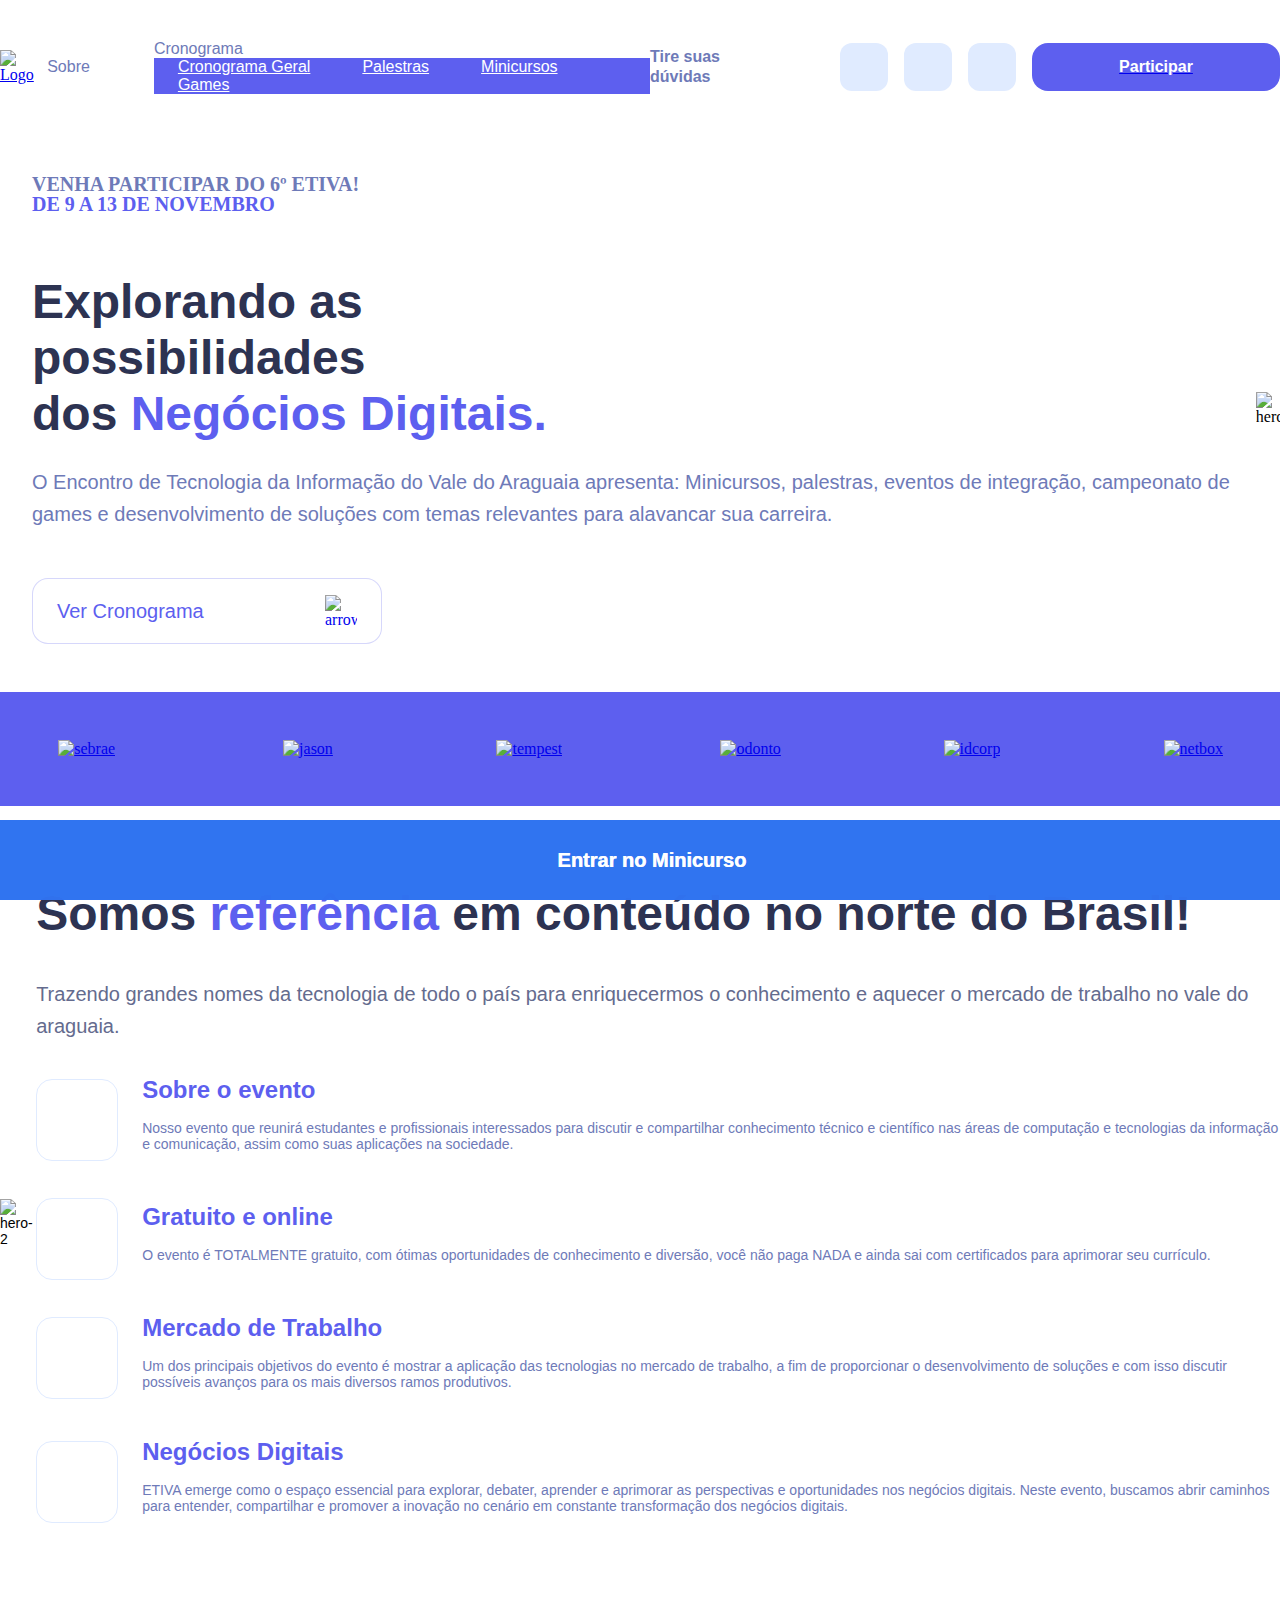
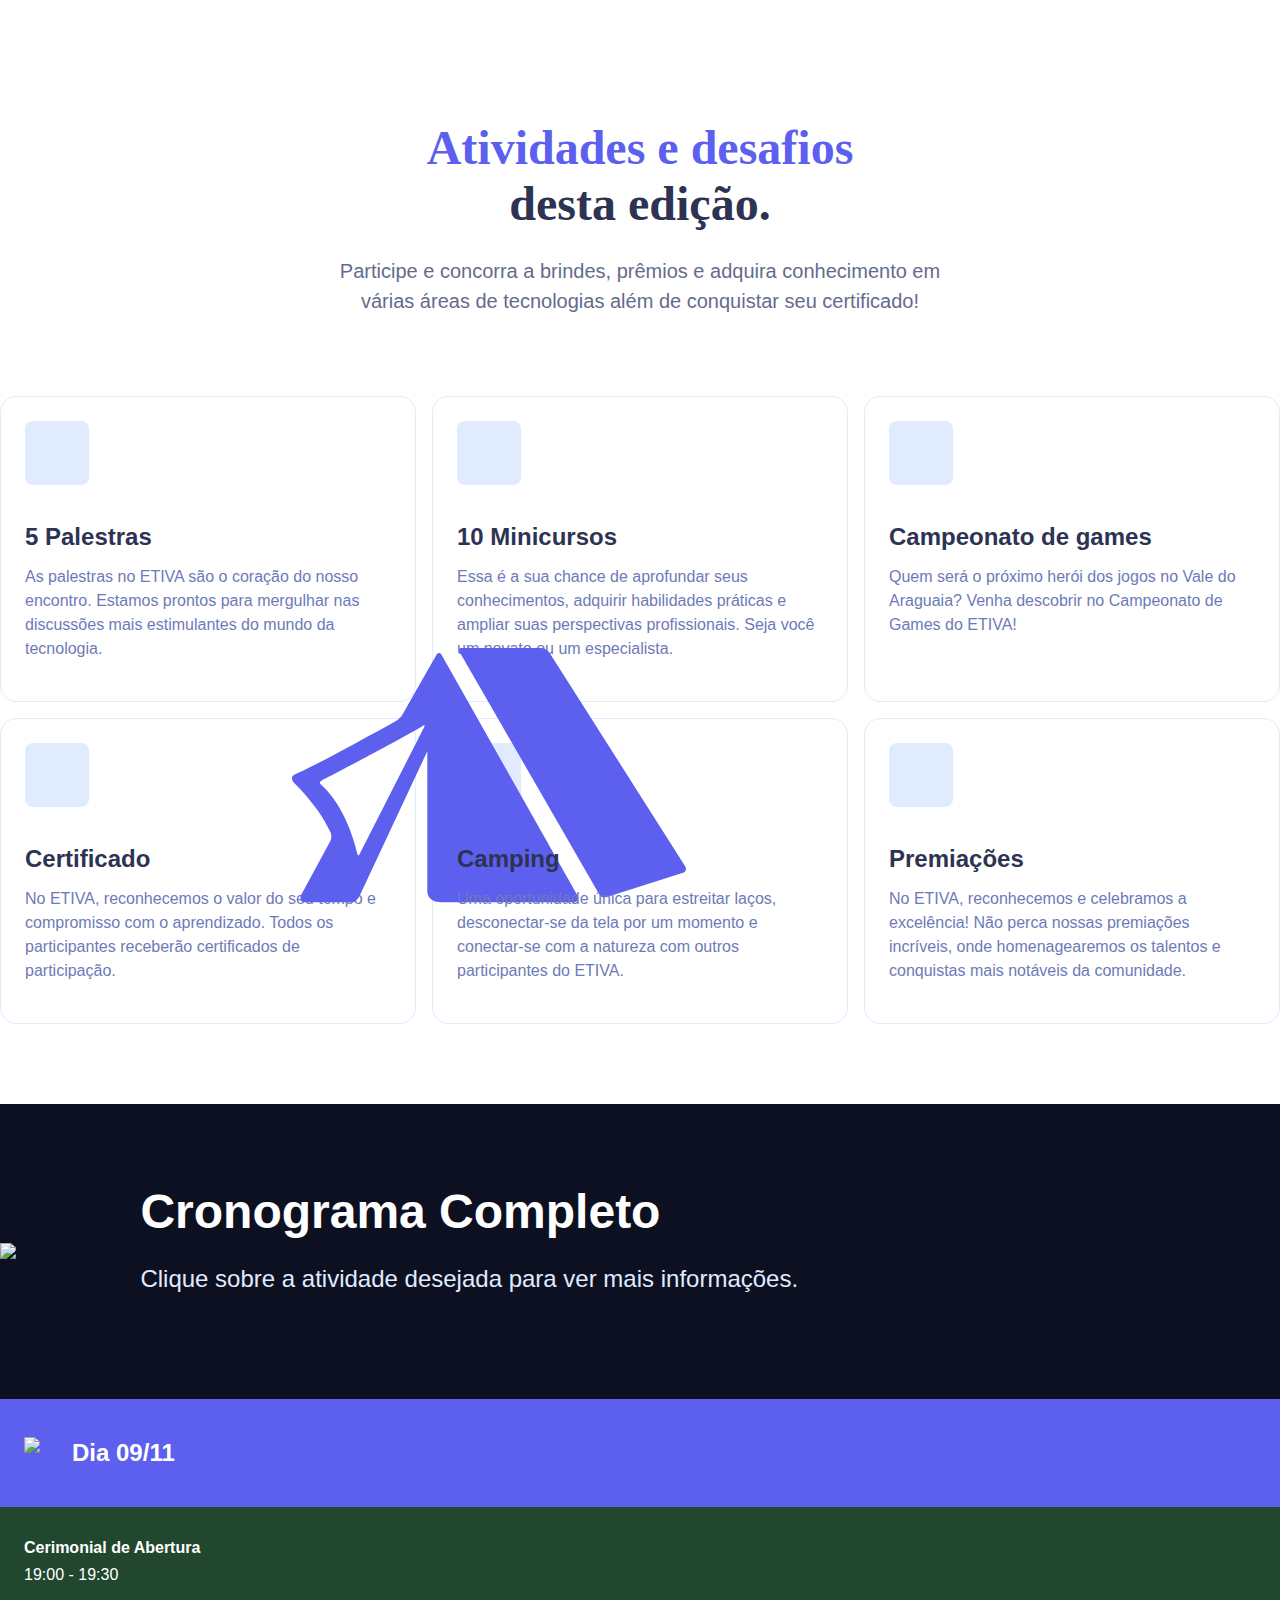
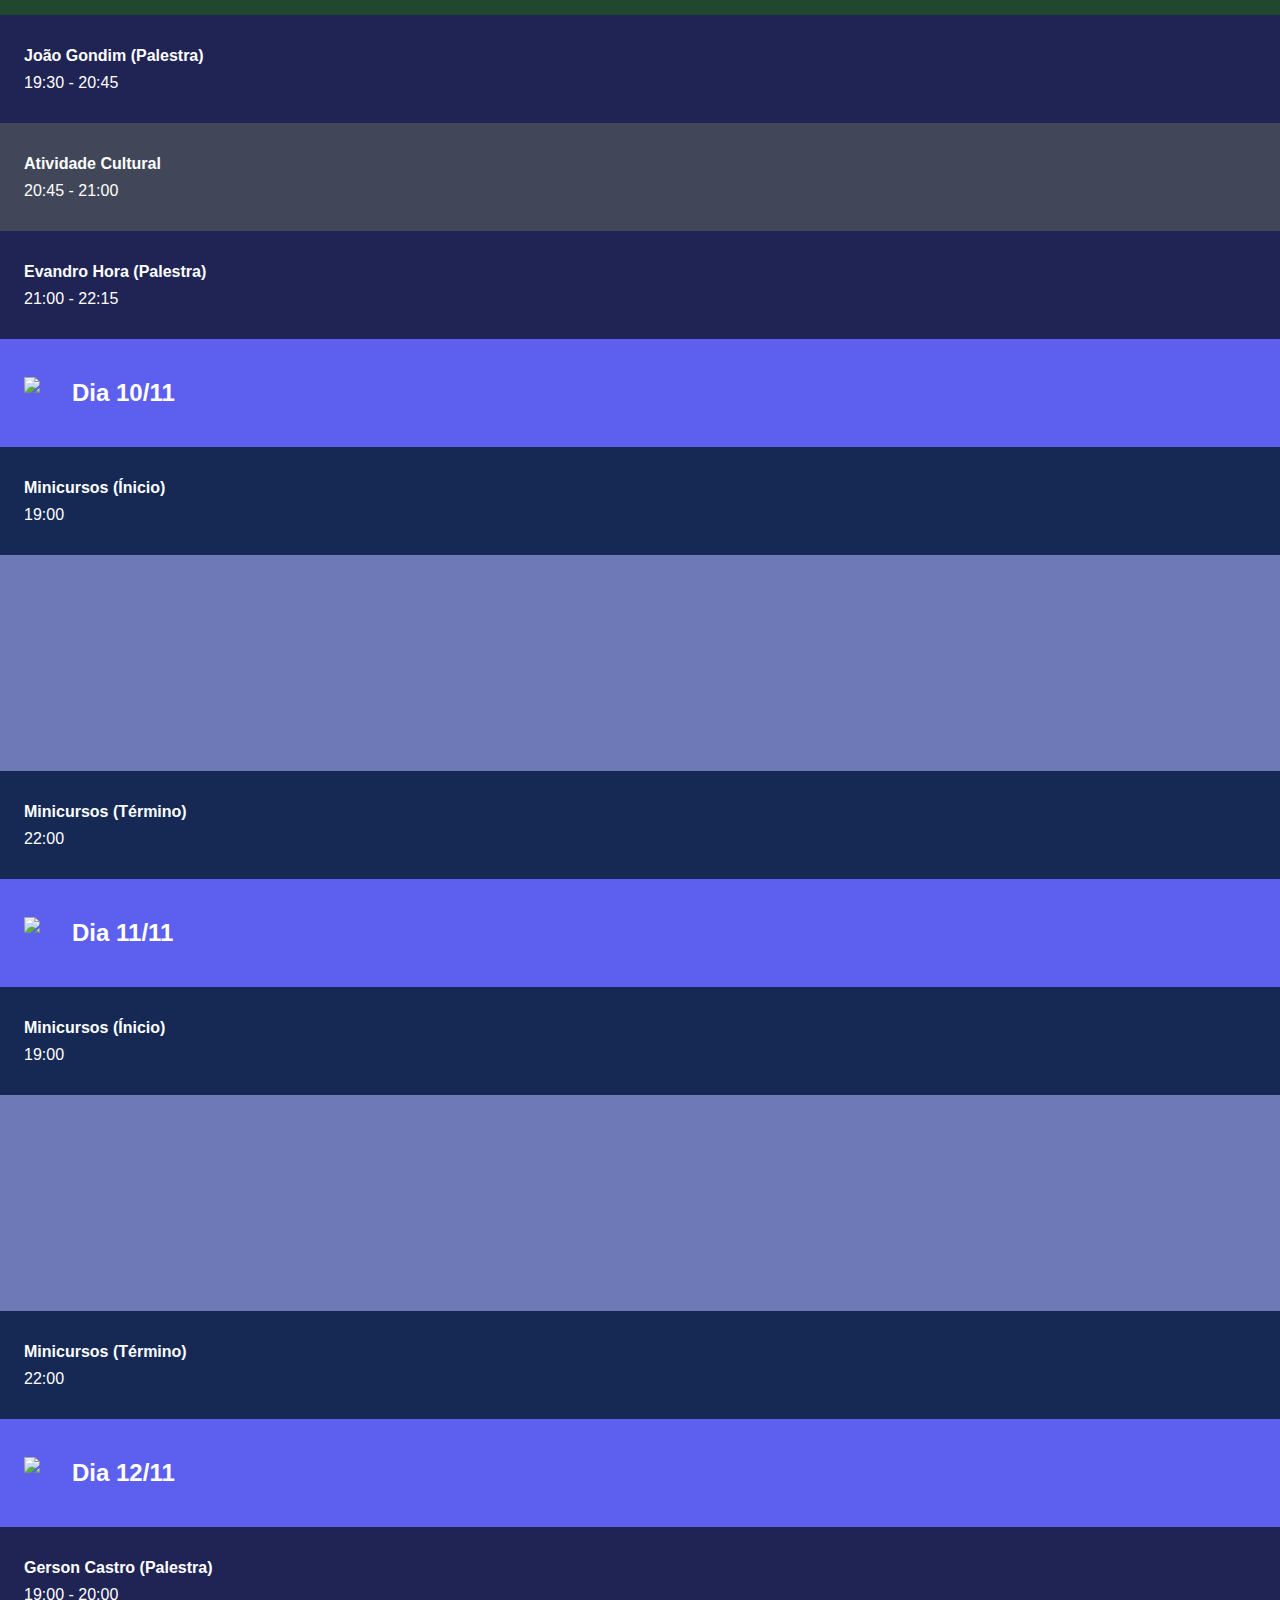
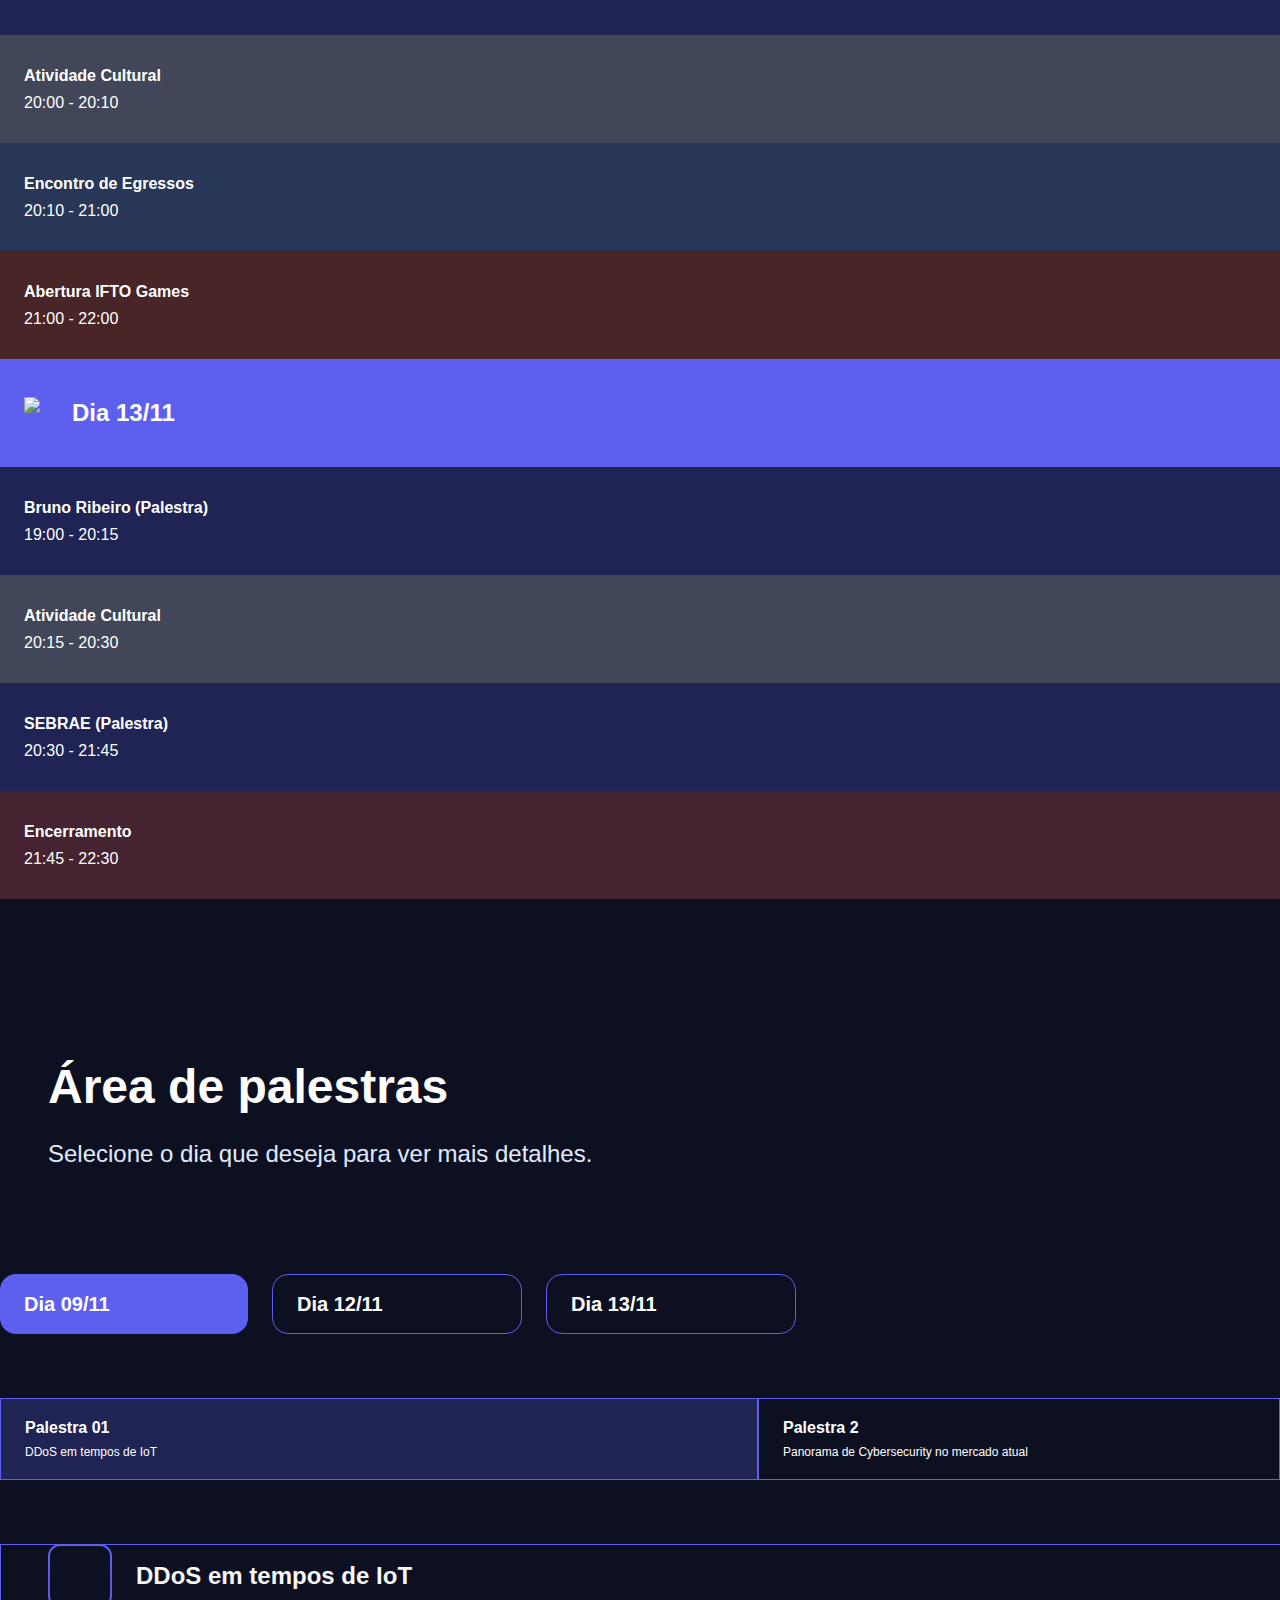
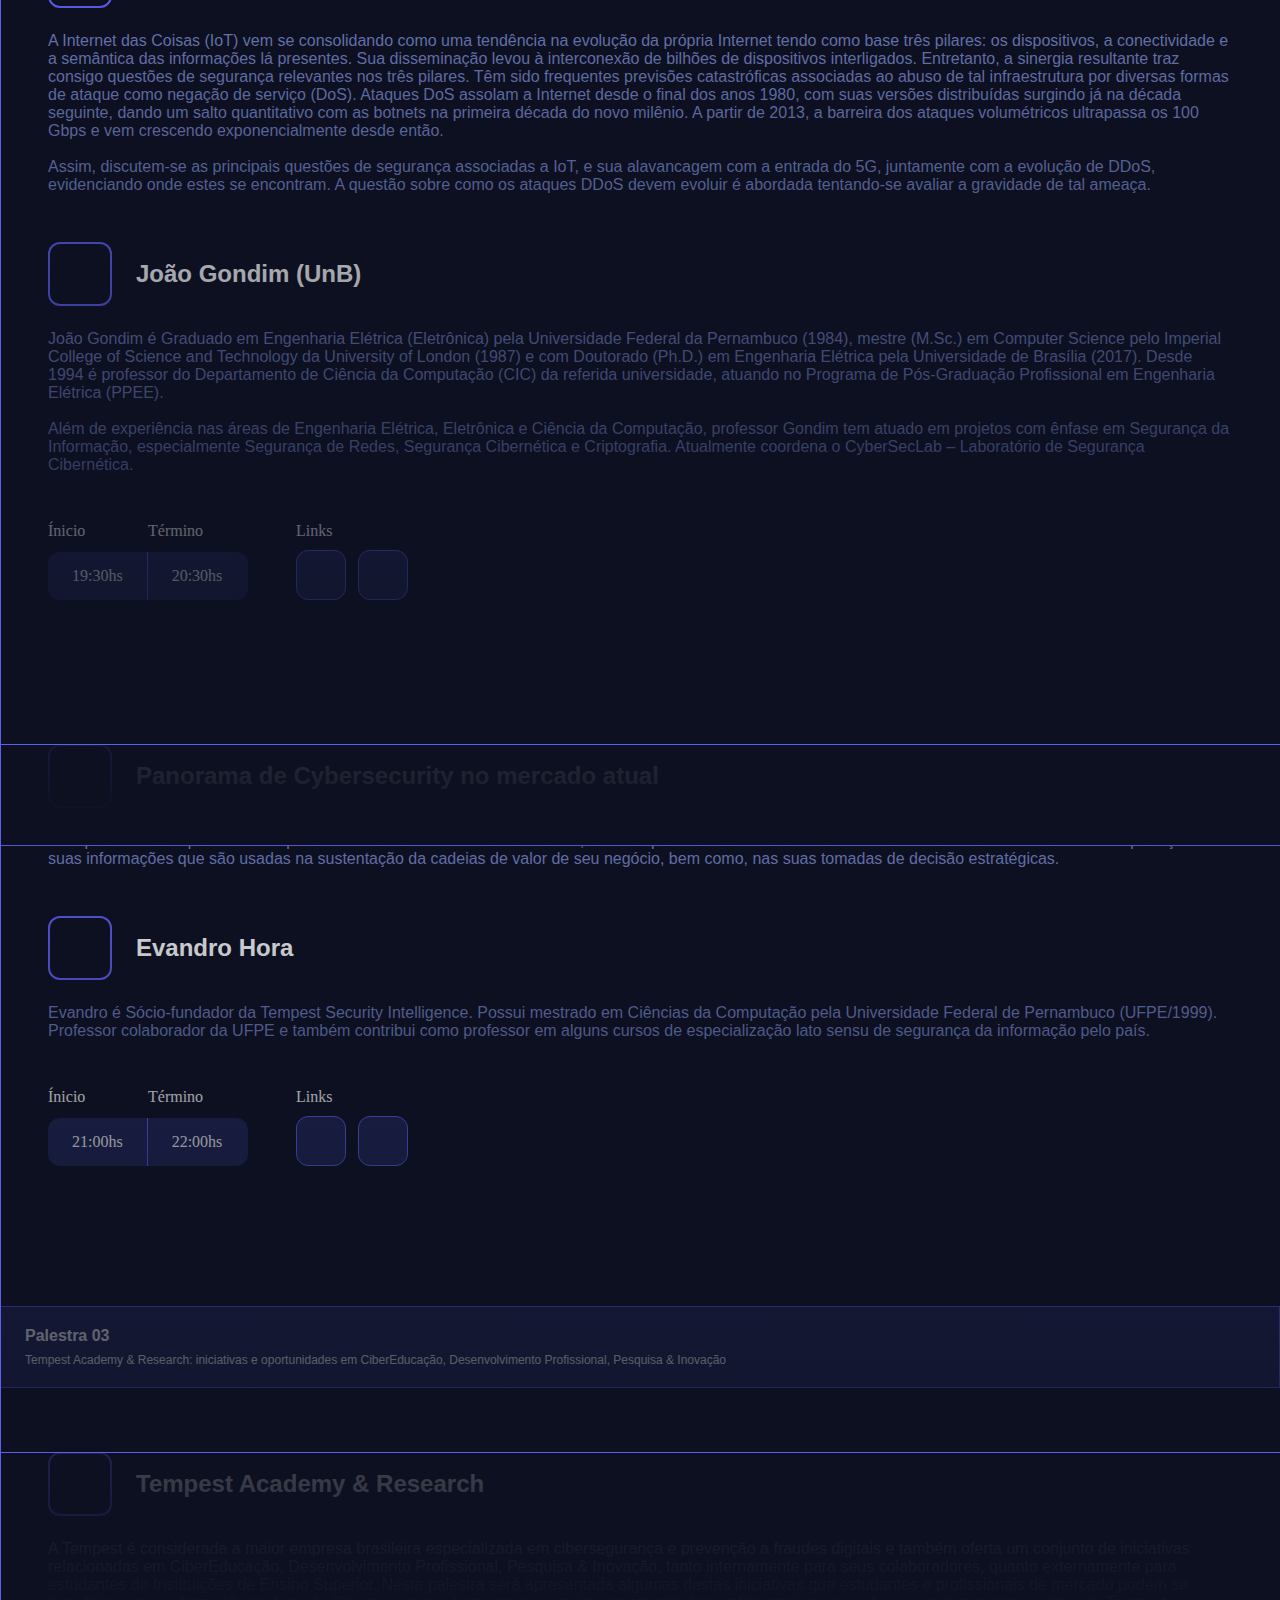
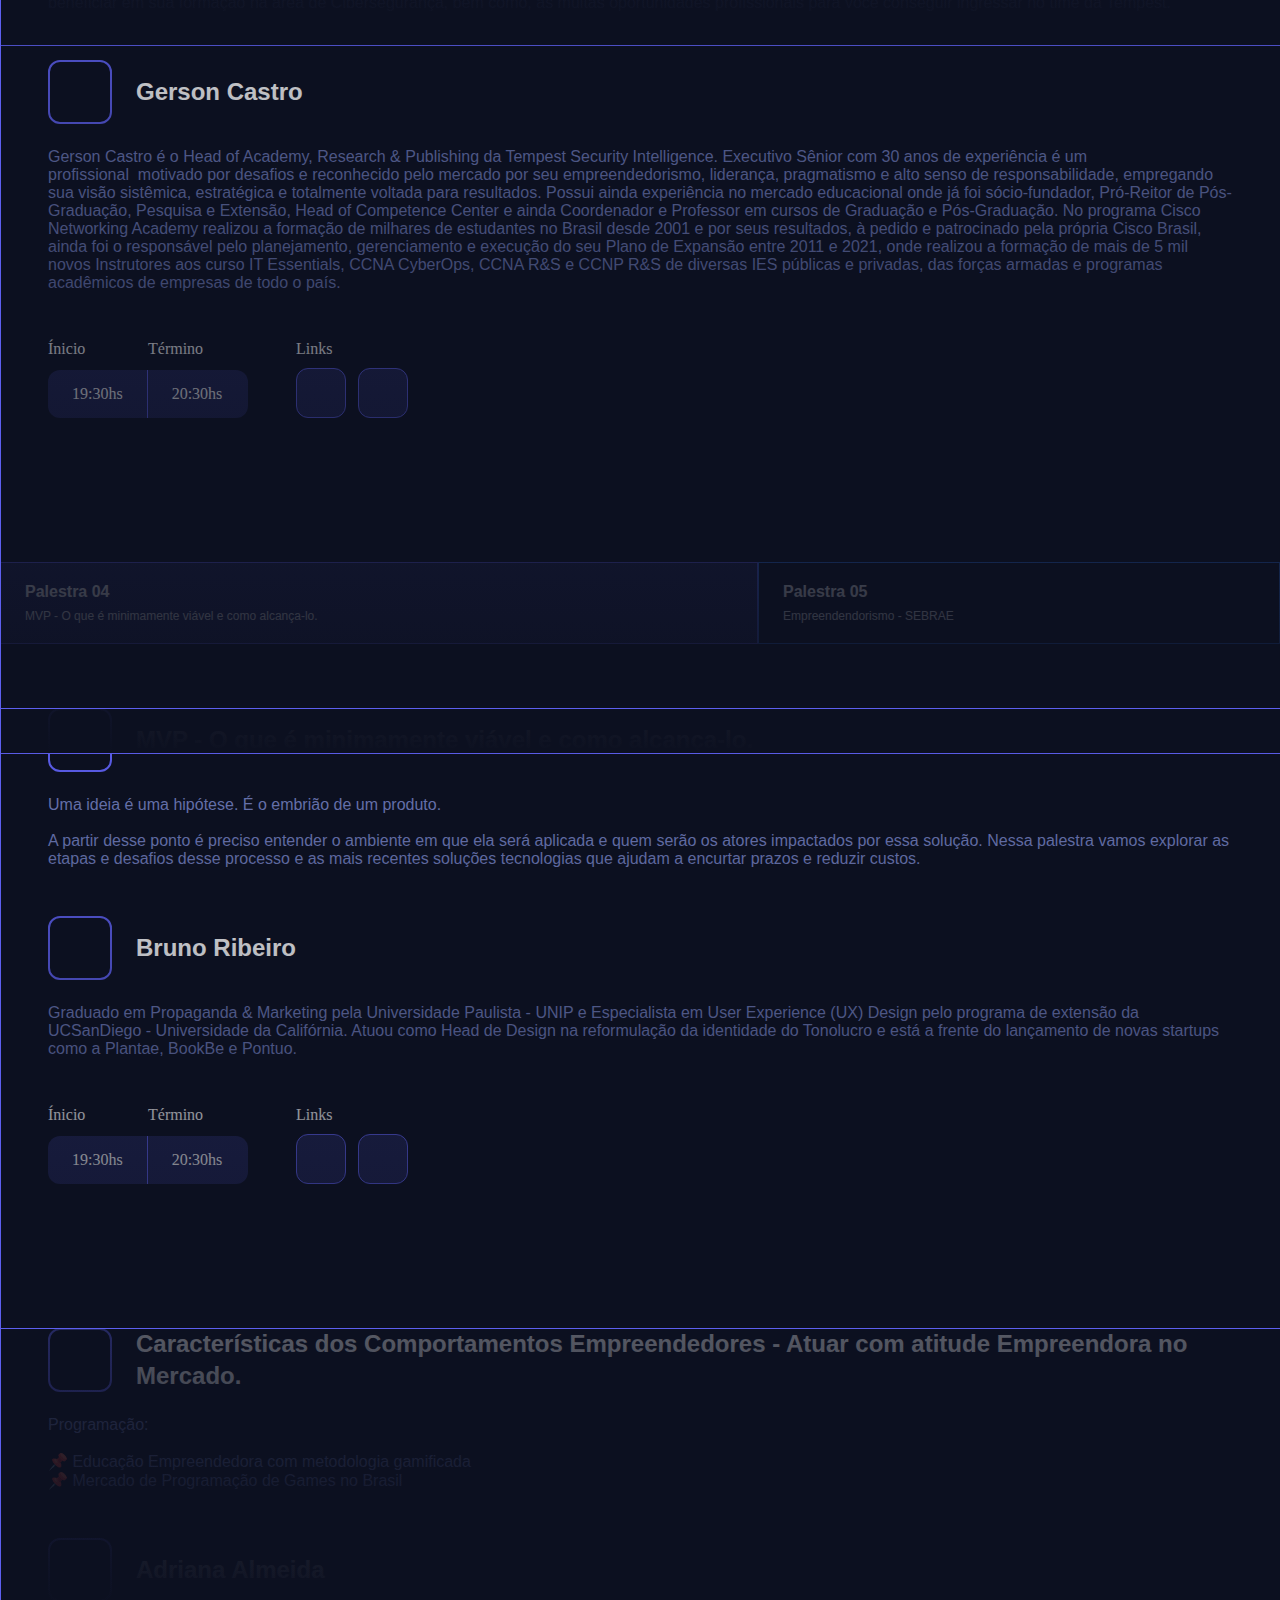
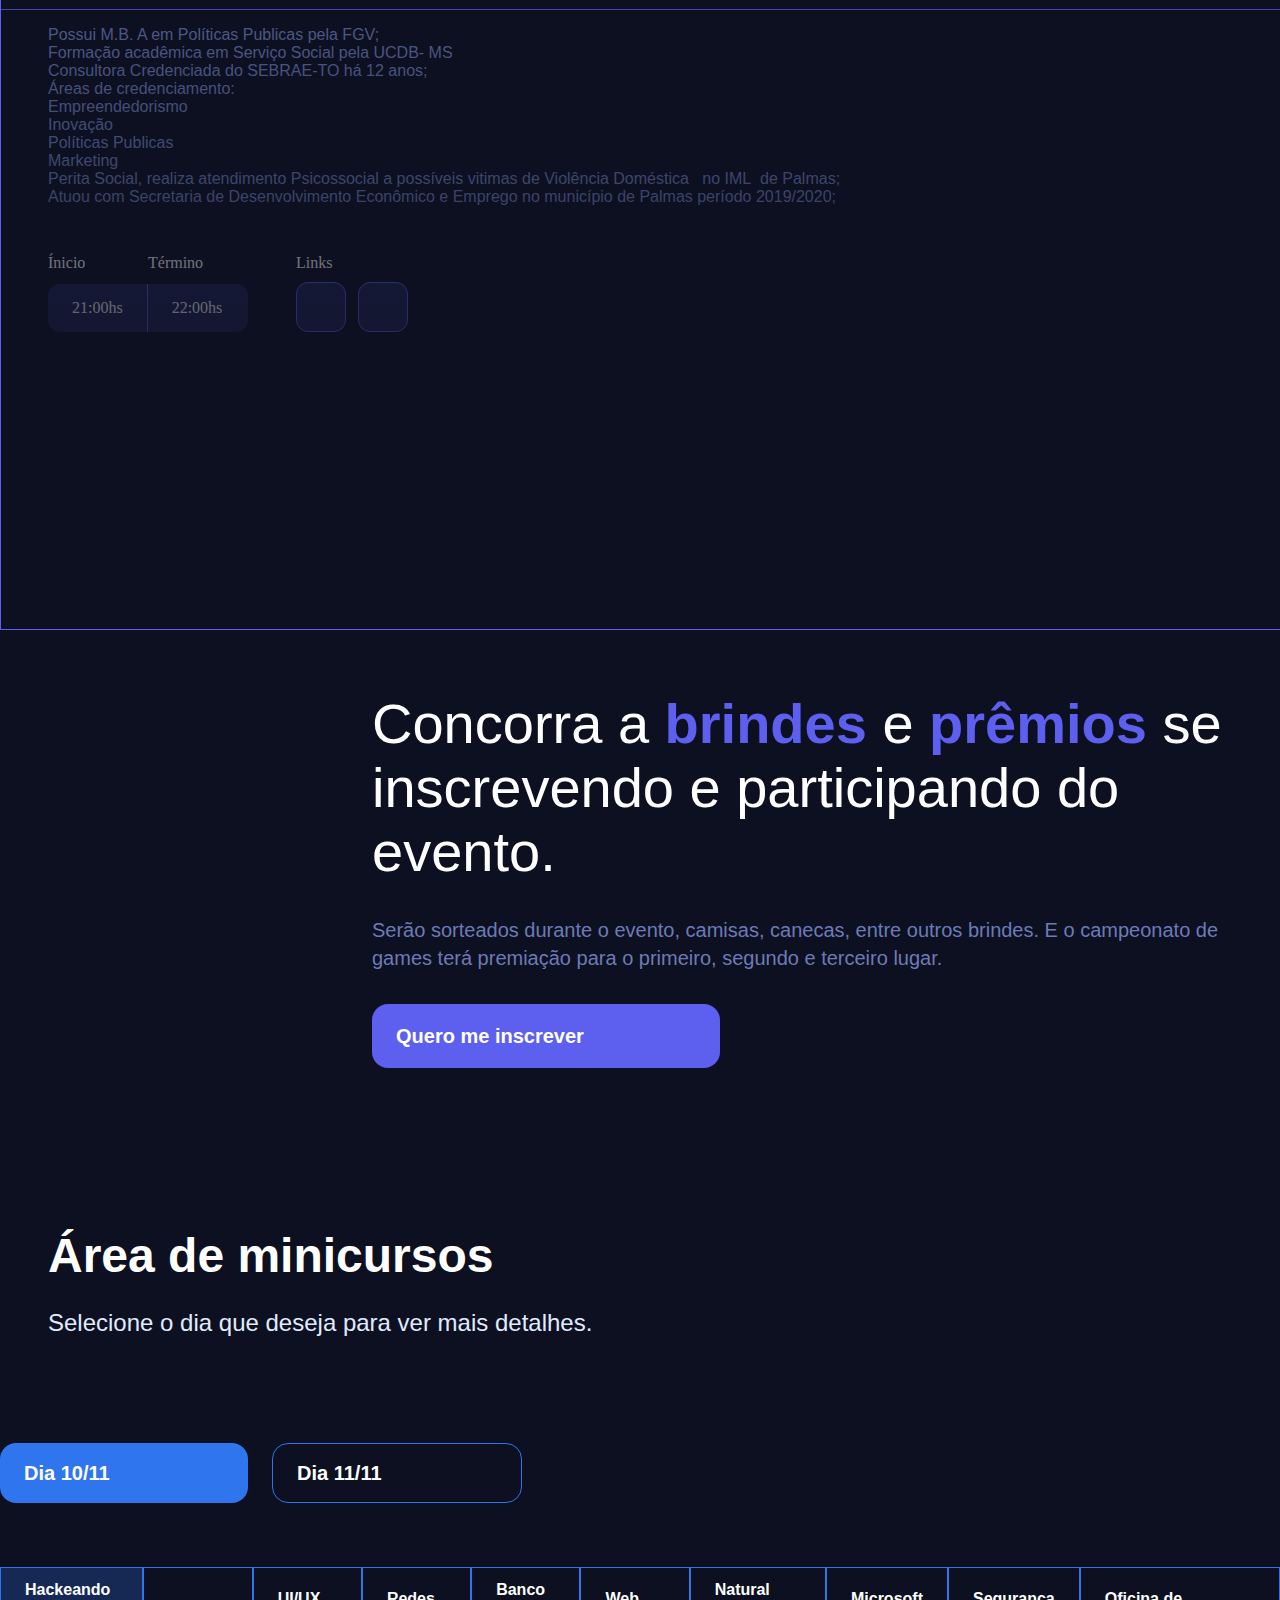
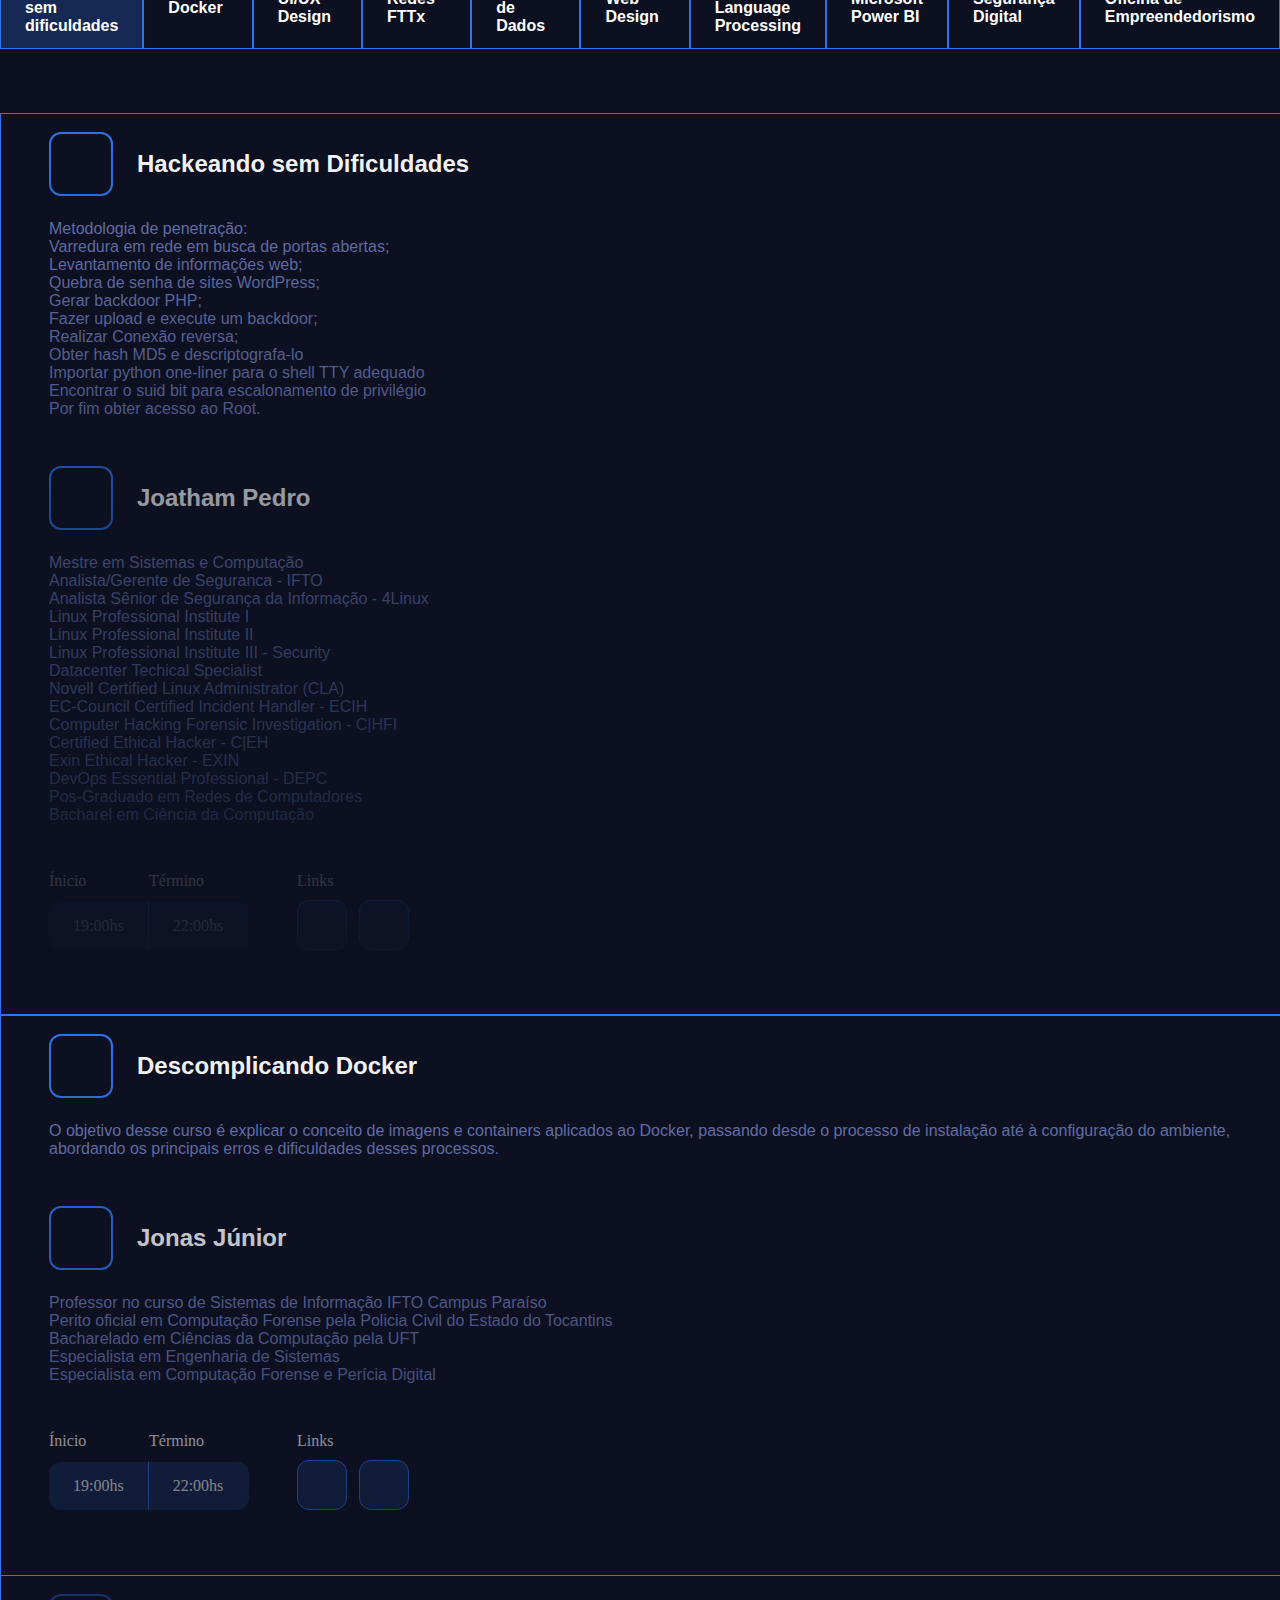
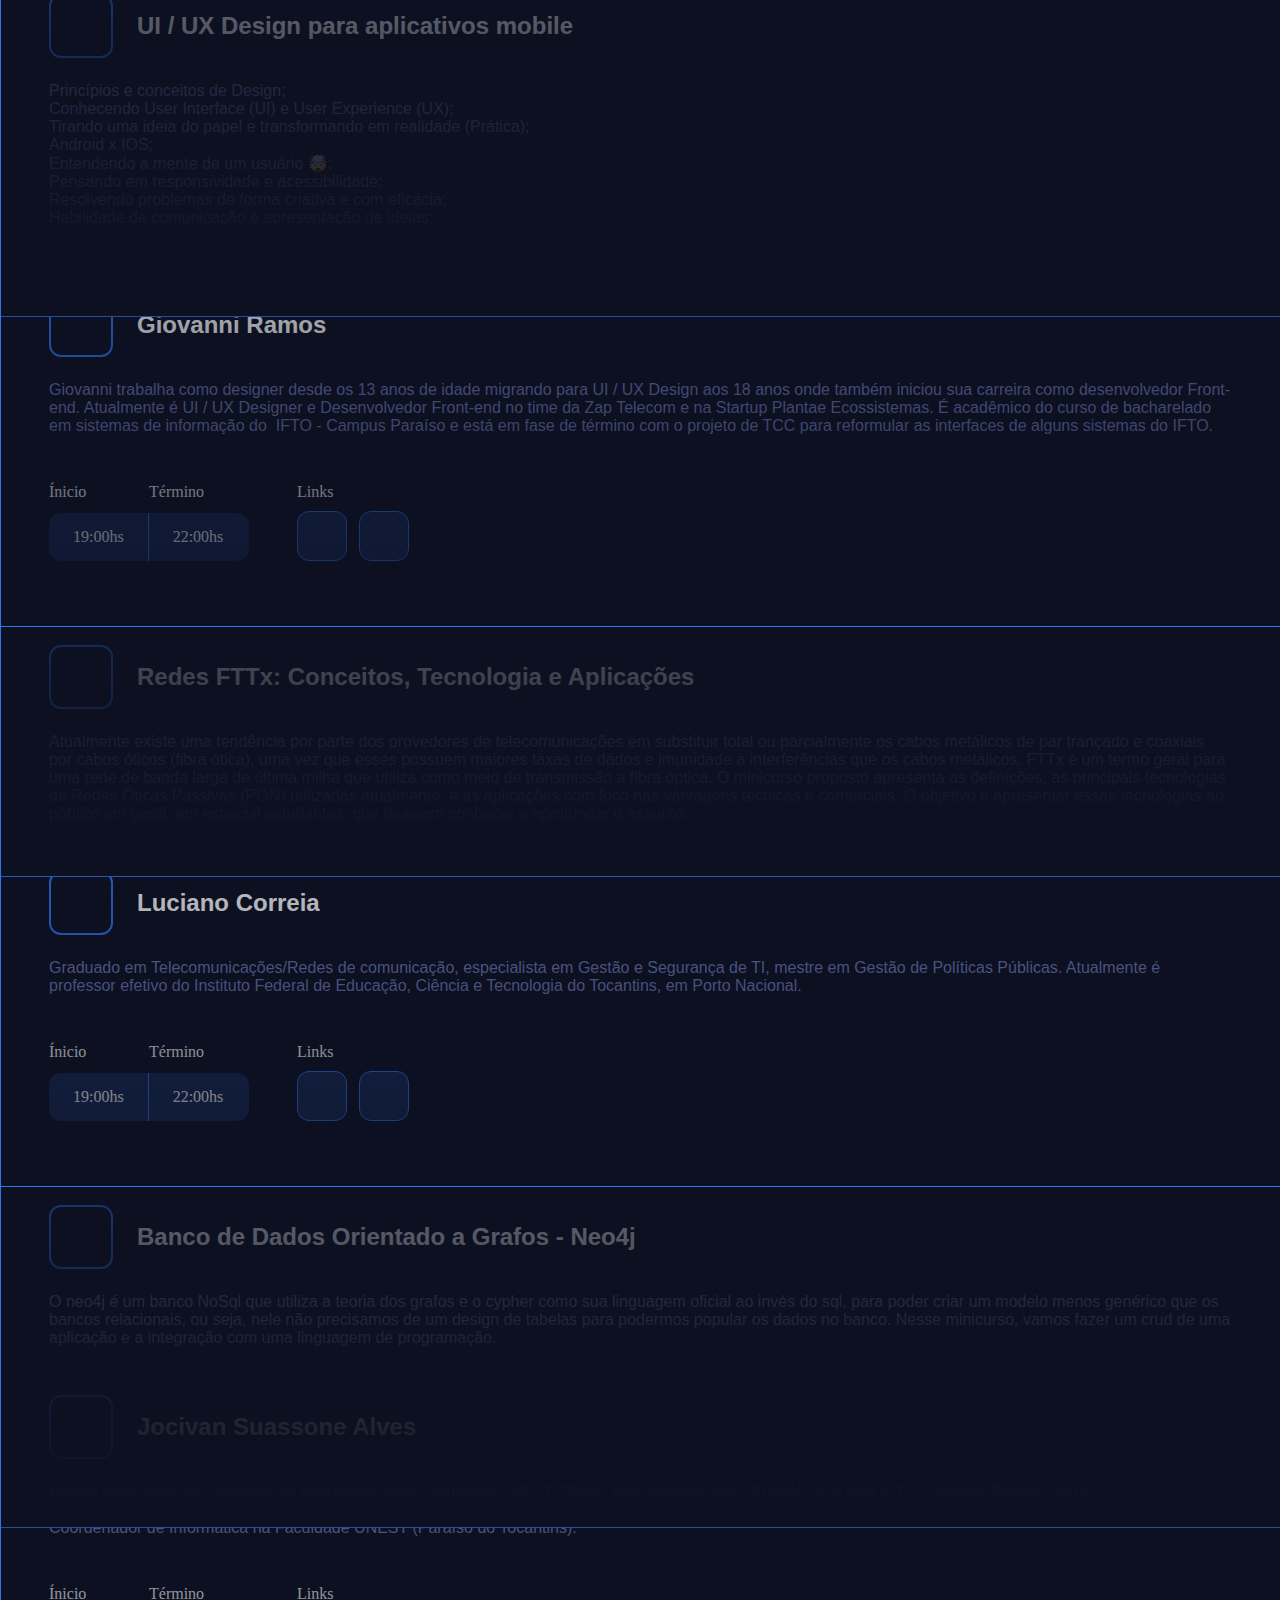
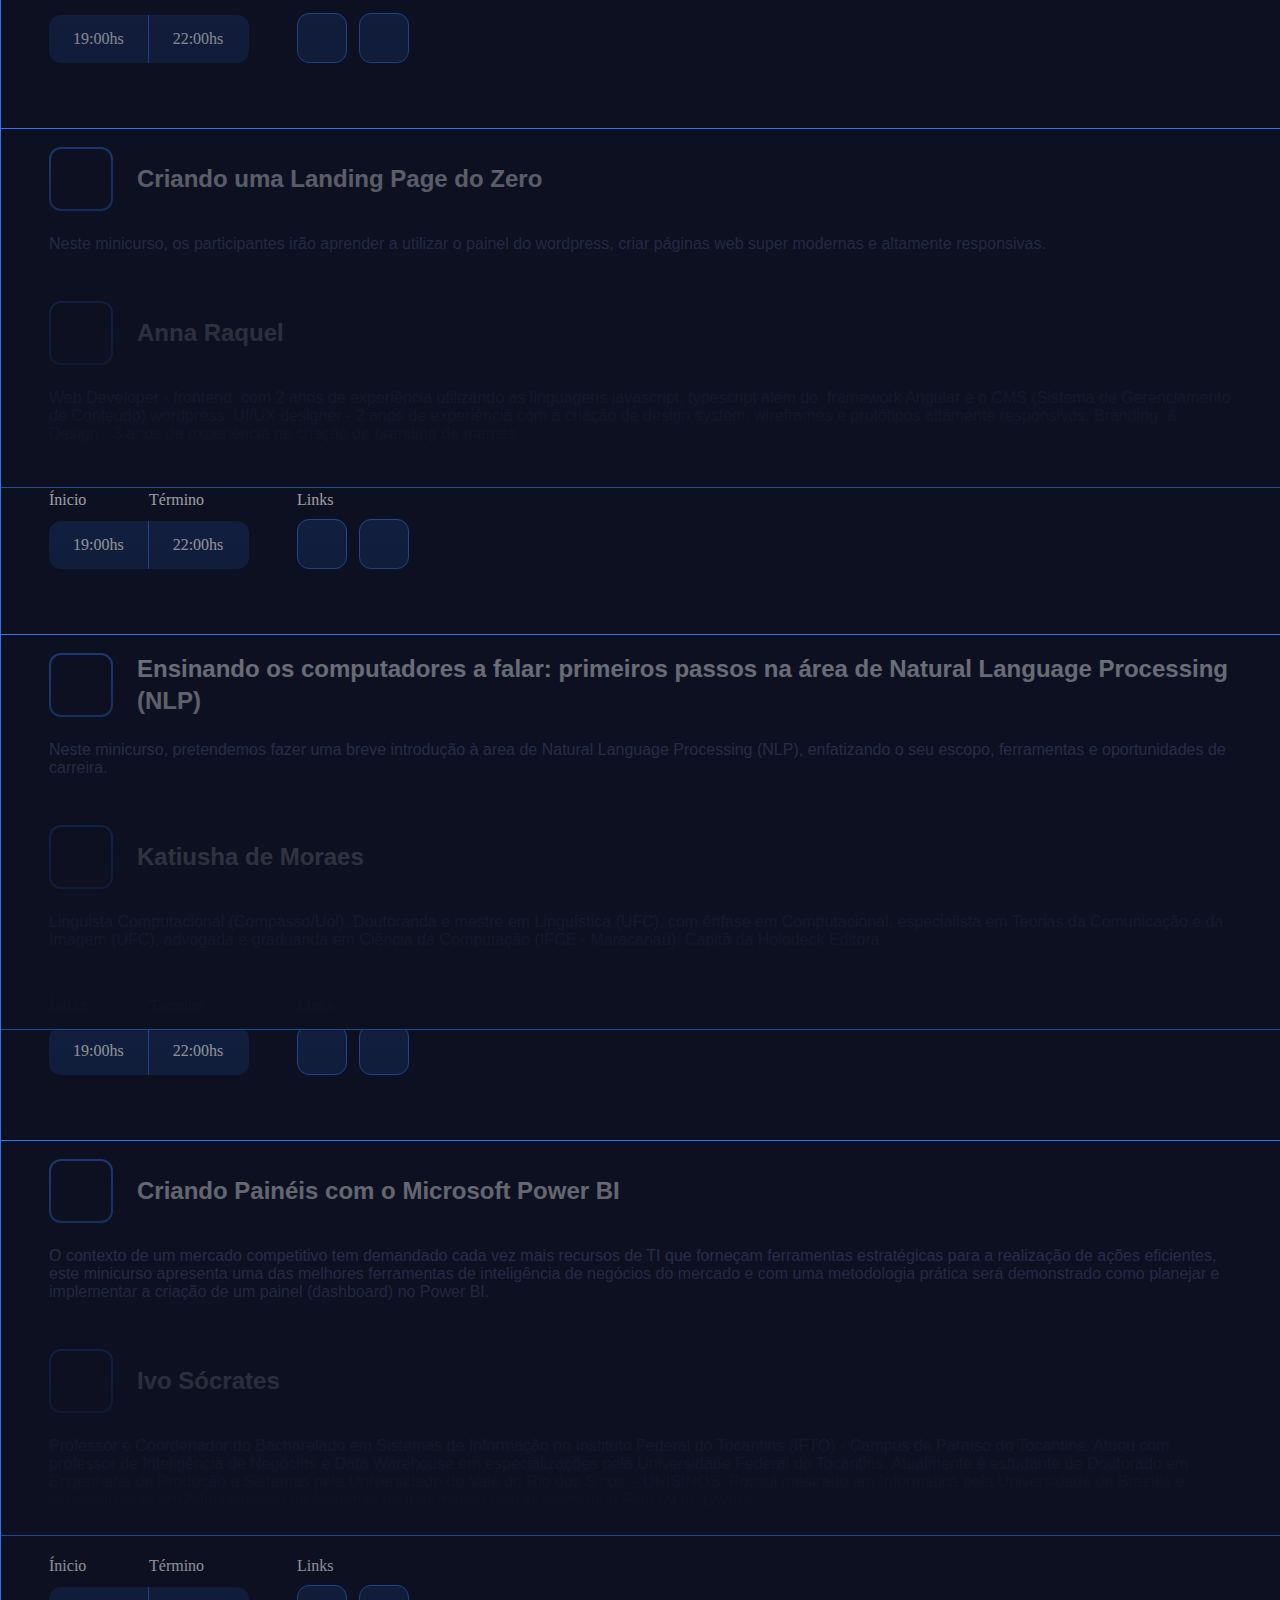
==== commit 55a34788: "Co-authored-by: Vítor César <Mr-Reed-11@users.noreply.github.com>" ====
--- a/index.html
+++ b/index.html
@@ -1,25 +1,168 @@
-<!DOCTYPE html><!--  This site was created in Webflow. http://www.webflow.com  -->
+<!DOCTYPE html>
+<!--  This site was created in Webflow. http://www.webflow.com  -->
 <!--  Last Published: Fri Nov 05 2021 17:01:57 GMT+0000 (Coordinated Universal Time)  -->
-<html data-wf-page="6150eafba3c2ea4a55bd3282" data-wf-site="6150eafba3c2ea7b6dbd3281">
-<head>
-  <meta charset="utf-8">
-  <title>ETIVA IV - Integrando e desenvolvendo!</title>
-  <meta content="width=device-width, initial-scale=1" name="viewport">
-  <meta content="Webflow" name="generator">
-  <link href="css/normalize.css" rel="stylesheet" type="text/css">
-  <link href="css/webflow.css" rel="stylesheet" type="text/css">
-  <link href="css/etiva-iv.webflow.css" rel="stylesheet" type="text/css">
-  <script src="https://ajax.googleapis.com/ajax/libs/webfont/1.6.26/webfont.js" type="text/javascript"></script>
-  <script type="text/javascript">WebFont.load({  google: {    families: ["Roboto:300,regular,500,700,900","Inter:200,300,regular,500"]  }});</script>
-  <!-- [if lt IE 9]><script src="https://cdnjs.cloudflare.com/ajax/libs/html5shiv/3.7.3/html5shiv.min.js" type="text/javascript"></script><![endif] -->
-  <script type="text/javascript">!function(o,c){var n=c.documentElement,t=" w-mod-";n.className+=t+"js",("ontouchstart"in o||o.DocumentTouch&&c instanceof DocumentTouch)&&(n.className+=t+"touch")}(window,document);</script>
-  <link href="images/favicon.svg" rel="shortcut icon" type="image/x-icon">
-  <link href="images/webclip.png" rel="apple-touch-icon">
-</head>
-<body class="body">
-  <div class="div-block-61">
-    <header id="nav" data-w-id="e6ede1e9-e63a-9a64-e24f-f9c81fe65982" class="sticky-nav">
-      <a href="#Hero" class="div-block-3 w-inline-block"><img src="images/Logotype.svg" loading="lazy" alt="Logo" class="image"></a><img src="images/bars.svg" loading="lazy" alt="" class="image-24"><img src="images/close.svg" loading="lazy" alt="" class="image-25">
+<html
+  data-wf-page="6150eafba3c2ea4a55bd3282"
+  data-wf-site="6150eafba3c2ea7b6dbd3281"
+>
+  <head>
+    <meta charset="utf-8" />
+    <title>ETIVA VI - Negócios Digitais</title>
+    <meta content="width=device-width, initial-scale=1" name="viewport" />
+    <meta content="Webflow" name="generator" />
+    <link href="css/normalize.css" rel="stylesheet" type="text/css" />
+    <link href="css/webflow.css" rel="stylesheet" type="text/css" />
+    <link href="css/etiva-iv.webflow.css" rel="stylesheet" type="text/css" />
+    <script
+      src="https://ajax.googleapis.com/ajax/libs/webfont/1.6.26/webfont.js"
+      type="text/javascript"
+    ></script>
+    <script type="text/javascript">
+      WebFont.load({
+        google: {
+          families: [
+            "Roboto:300,regular,500,700,900",
+            "Inter:200,300,regular,500",
+          ],
+        },
+      });
+    </script>
+    <!-- [if lt IE 9]><script src="https://cdnjs.cloudflare.com/ajax/libs/html5shiv/3.7.3/html5shiv.min.js" type="text/javascript"></script><![endif] -->
+    <script type="text/javascript">
+      !(function (o, c) {
+        var n = c.documentElement,
+          t = " w-mod-";
+        (n.className += t + "js"),
+          ("ontouchstart" in o ||
+            (o.DocumentTouch && c instanceof DocumentTouch)) &&
+            (n.className += t + "touch");
+      })(window, document);
+    </script>
+    <link href="images/favicon.svg" rel="shortcut icon" type="image/x-icon" />
+    <link href="images/webclip.png" rel="apple-touch-icon" />
+  </head>
+
+  <body class="body">
+    <div class="div-block-61">
+      <header
+        id="nav"
+        data-w-id="e6ede1e9-e63a-9a64-e24f-f9c81fe65982"
+        class="sticky-nav"
+      >
+        <a href="#Hero" class="div-block-3 w-inline-block"
+          ><img
+            src="images/Logotype.svg"
+            loading="lazy"
+            alt="Logo"
+            class="image" /></a
+        ><img
+          src="images/bars.svg"
+          loading="lazy"
+          alt=""
+          class="image-24"
+        /><img src="images/close.svg" loading="lazy" alt="" class="image-25" />
+        <div class="div-block">
+          <a href="#About" class="nav-option">Sobre</a>
+          <div data-hover="true" data-delay="0" class="dropdown w-dropdown">
+            <div class="dropdown-toggle w-dropdown-toggle">
+              <div class="icon w-icon-dropdown-toggle"></div>
+              <div class="text-block-11">Cronograma</div>
+            </div>
+            <nav class="dropdown-list w-dropdown-list">
+              <a href="#Schedule" class="dropdown-link w-dropdown-link"
+                >Cronograma Geral</a
+              >
+              <a href="#Lecture" class="dropdown-link w-dropdown-link"
+                >Palestras</a
+              >
+              <a href="#Courses" class="dropdown-link w-dropdown-link"
+                >Minicursos</a
+              >
+              <a href="#Games" class="dropdown-link w-dropdown-link">Games</a>
+            </nav>
+          </div>
+          <a href="#FAQ" class="nav-option-bold">Tire suas dúvidas</a>
+        </div>
+        <div class="div-block-2">
+          <a
+            href="http://www.ifto.edu.br/paraiso"
+            target="_blank"
+            class="block-social-media w-inline-block"
+            ><img src="images/ifto.svg" loading="lazy" alt=""
+          /></a>
+          <a
+            href="https://www.instagram.com/etivaifto/"
+            target="_blank"
+            class="block-social-media w-inline-block"
+            ><img src="images/instagram.svg" loading="lazy" alt=""
+          /></a>
+          <a
+            href="https://www.facebook.com/etivaifto-101878548946452/"
+            target="_blank"
+            class="block-social-media w-inline-block"
+            ><img src="images/facebook.svg" loading="lazy" alt=""
+          /></a>
+          <a
+            href="https://si.ifto.edu.br/evento/inscricao/1087/"
+            target="_blank"
+            class="button w-button"
+            ><strong class="bold-text">Participar</strong></a
+          >
+        </div>
+      </header>
+      <div class="div-block-63">
+        <div></div>
+        <div class="div-links-menu">
+          <h1 class="title-link-menu">Menu</h1>
+          <a href="#Activities" class="link-menu">Atividades</a>
+          <a href="#Schedule" class="link-menu">Cronograma</a>
+          <a href="#Lecture" class="link-menu">Palestras</a>
+          <a href="#Courses" class="link-menu">Minicursos</a>
+          <a href="#FAQ" class="link-menu">Tire suas Dúvidas!</a>
+        </div>
+        <div class="div-block-62">
+          <a href="#Schedule" class="button-outline w-inline-block">
+            <div class="text-block-copy">Ver Cronograma</div>
+            <img
+              src="images/arrow-down.svg"
+              loading="lazy"
+              alt="arrow-down"
+              class="image-3"
+            />
+          </a>
+          <a
+            href="https://si.ifto.edu.br/evento/inscricao/1087/"
+            target="_blank"
+            class="button-primary w-inline-block"
+          >
+            <div class="text-block">Quero me inscrever</div>
+            <img
+              src="images/arrow-up-right.svg"
+              loading="lazy"
+              alt=""
+              class="image-3"
+            />
+          </a>
+        </div>
+      </div>
+    </div>
+    <header
+      id="nav"
+      data-w-id="e6ede1e9-e63a-9a64-e24f-f9c81fe65982"
+      class="sticky-nav"
+    >
+      <a href="#Hero" class="div-block-3 w-inline-block"
+        ><img
+          src="images/Logotype.svg"
+          loading="lazy"
+          alt="Logo"
+          class="image" /></a
+      ><img src="images/bars.svg" loading="lazy" alt="" class="image-24" /><img
+        src="images/close.svg"
+        loading="lazy"
+        alt=""
+        class="image-25"
+      />
       <div class="div-block">
         <a href="#About" class="nav-option">Sobre</a>
         <div data-hover="true" data-delay="0" class="dropdown w-dropdown">
@@ -28,2328 +171,4493 @@
             <div class="text-block-11">Cronograma</div>
           </div>
           <nav class="dropdown-list w-dropdown-list">
-            <a href="#Schedule" class="dropdown-link w-dropdown-link">Cronograma Geral</a>
-            <a href="#Lecture" class="dropdown-link w-dropdown-link">Palestras</a>
-            <a href="#Courses" class="dropdown-link w-dropdown-link">Minicursos</a>
+            <a href="#Schedule" class="dropdown-link w-dropdown-link"
+              >Cronograma Geral</a
+            >
+            <a href="#Lecture" class="dropdown-link w-dropdown-link"
+              >Palestras</a
+            >
+            <a href="#Courses" class="dropdown-link w-dropdown-link"
+              >Minicursos</a
+            >
             <a href="#Games" class="dropdown-link w-dropdown-link">Games</a>
           </nav>
         </div>
         <a href="#FAQ" class="nav-option-bold">Tire suas dúvidas</a>
       </div>
       <div class="div-block-2">
-        <a href="http://www.ifto.edu.br/paraiso" target="_blank" class="block-social-media w-inline-block"><img src="images/ifto.svg" loading="lazy" alt=""></a>
-        <a href="https://www.instagram.com/etivaifto/" target="_blank" class="block-social-media w-inline-block"><img src="images/instagram.svg" loading="lazy" alt=""></a>
-        <a href="https://www.facebook.com/etivaifto-101878548946452/" target="_blank" class="block-social-media w-inline-block"><img src="images/facebook.svg" loading="lazy" alt=""></a>
-        <a href="https://si.ifto.edu.br/evento/inscricao/1087/" target="_blank" class="button w-button"><strong class="bold-text">Participar</strong></a>
+        <a
+          href="http://www.ifto.edu.br/paraiso"
+          target="_blank"
+          class="block-social-media w-inline-block"
+          ><img src="images/ifto.svg" loading="lazy" alt=""
+        /></a>
+        <a
+          href="https://www.instagram.com/etivaifto/"
+          target="_blank"
+          class="block-social-media w-inline-block"
+          ><img src="images/instagram.svg" loading="lazy" alt=""
+        /></a>
+        <a
+          href="https://www.facebook.com/etivaifto-101878548946452/"
+          target="_blank"
+          class="block-social-media w-inline-block"
+          ><img src="images/facebook.svg" loading="lazy" alt=""
+        /></a>
+        <a
+          href="https://si.ifto.edu.br/evento/inscricao/1087/"
+          target="_blank"
+          class="button w-button"
+          ><strong class="bold-text">Participar</strong></a
+        >
       </div>
     </header>
-    <div class="div-block-63">
-      <div></div>
-      <div class="div-links-menu">
-        <h1 class="title-link-menu">Menu</h1>
-        <a href="#Activities" class="link-menu">Atividades</a>
-        <a href="#Schedule" class="link-menu">Cronograma</a>
-        <a href="#Lecture" class="link-menu">Palestras</a>
-        <a href="#Courses" class="link-menu">Minicursos</a>
-        <a href="#FAQ" class="link-menu">Tire suas Dúvidas!</a>
-      </div>
-      <div class="div-block-62">
-        <a href="#Schedule" class="button-outline w-inline-block">
-          <div class="text-block-copy">Ver Cronograma</div><img src="images/arrow-down.svg" loading="lazy" alt="arrow-down" class="image-3">
-        </a>
-        <a href="https://si.ifto.edu.br/evento/inscricao/1087/" target="_blank" class="button-primary w-inline-block">
-          <div class="text-block">Quero me inscrever</div><img src="images/arrow-up-right.svg" loading="lazy" alt="" class="image-3">
-        </a>
+    <div id="Hero" class="hero wf-section">
+      <div class="columns w-row">
+        <div class="column w-col w-col-6">
+          <div class="div-block-64">
+            <h4 class="heading">
+              VENHA PARTICIPAR DO 6º ETIVA!
+              <span class="text-span-2">DE 9 A 13 DE NOVEMBRO</span>
+            </h4>
+            <h1 class="h1">
+              Explorando as <br />possibilidades<br />dos
+              <span class="text-span">Negócios Digitais.</span>
+            </h1>
+          </div>
+          <p class="paragraph">
+            O Encontro de Tecnologia da Informação do Vale do Araguaia
+            apresenta: Minicursos, palestras, eventos de integração, campeonato
+            de games e desenvolvimento de soluções com temas relevantes para
+            alavancar sua carreira.
+          </p>
+          <div class="div-group-hero">
+            <a href="#Schedule" class="button-outline w-inline-block">
+              <div class="text-block-copy">Ver Cronograma</div>
+              <img
+                src="images/arrow-down.svg"
+                loading="lazy"
+                alt="arrow-down"
+                class="image-3"
+              />
+            </a>
+            <!-- <a
+              href="https://si.ifto.edu.br/evento/inscricao/1087/"
+              target="_blank"
+              class="button-primary w-inline-block"
+            >
+              <div class="text-block">Quero me inscrever</div>
+              <img
+                src="images/arrow-up-right.svg"
+                loading="lazy"
+                alt=""
+                class="image-3"
+              />
+            </a> -->
+          </div>
+        </div>
+        <div class="column-2 w-col w-col-6">
+          <img
+            src="images/hero.svg"
+            loading="lazy"
+            alt="hero"
+            class="image-2"
+          />
+        </div>
       </div>
     </div>
-  </div>
-  <header id="nav" data-w-id="e6ede1e9-e63a-9a64-e24f-f9c81fe65982" class="sticky-nav">
-    <a href="#Hero" class="div-block-3 w-inline-block"><img src="images/Logotype.svg" loading="lazy" alt="Logo" class="image"></a><img src="images/bars.svg" loading="lazy" alt="" class="image-24"><img src="images/close.svg" loading="lazy" alt="" class="image-25">
-    <div class="div-block">
-      <a href="#About" class="nav-option">Sobre</a>
-      <div data-hover="true" data-delay="0" class="dropdown w-dropdown">
-        <div class="dropdown-toggle w-dropdown-toggle">
-          <div class="icon w-icon-dropdown-toggle"></div>
-          <div class="text-block-11">Cronograma</div>
+
+    <!-- PATROCINADORES -->
+    <div class="sponsor wf-section">
+      <div class="w-layout-grid grid">
+        <a
+          href="https://www.sebrae.com.br/sites/PortalSebrae/ufs/to?codUf=24"
+          target="_blank"
+          class="w-inline-block"
+          ><img
+            src="images/sebrae_logotipo.svg"
+            loading="lazy"
+            alt="sebrae"
+            class="sponsors"
+        /></a>
+        <a
+          href="https://www.facebook.com/jasoninfobrasil/"
+          target="_blank"
+          class="w-inline-block"
+          ><img
+            src="images/jason_logotipo.svg"
+            loading="lazy"
+            alt="jason"
+            class="sponsors"
+        /></a>
+        <a
+          href="https://www.tempest.com.br/"
+          target="_blank"
+          class="w-inline-block"
+          ><img
+            src="images/tempest_logotipo.svg"
+            loading="lazy"
+            alt="tempest"
+            class="sponsors"
+        /></a>
+        <a
+          href="https://www.facebook.com/odontocompanyparaiso"
+          target="_blank"
+          class="w-inline-block"
+          ><img
+            src="images/odonto_logotipo.svg"
+            loading="lazy"
+            alt="odonto"
+            class="sponsors"
+        /></a>
+        <a
+          href="https://idcorpbrasil.com.br/home-pt/"
+          target="_blank"
+          class="w-inline-block"
+          ><img
+            src="images/idcorp_logotipo.svg"
+            loading="lazy"
+            alt="idcorp"
+            class="sponsors"
+        /></a>
+        <a
+          href="https://api.whatsapp.com/send?phone=556336022732"
+          target="_blank"
+          class="w-inline-block"
+          ><img
+            src="images/Netbox.svg"
+            loading="lazy"
+            alt="netbox"
+            class="sponsors"
+        /></a>
+      </div>
+    </div>
+
+    <!-- SOBRE O EVENTO -->
+    <div id="About" class="about wf-section">
+      <div class="columns-2 w-row">
+        <div class="column-3 w-col w-col-6">
+          <img
+            src="images/chave.svg"
+            loading="lazy"
+            alt="hero-2"
+            class="image-5"
+          />
         </div>
-        <nav class="dropdown-list w-dropdown-list">
-          <a href="#Schedule" class="dropdown-link w-dropdown-link">Cronograma Geral</a>
-          <a href="#Lecture" class="dropdown-link w-dropdown-link">Palestras</a>
-          <a href="#Courses" class="dropdown-link w-dropdown-link">Minicursos</a>
-          <a href="#Games" class="dropdown-link w-dropdown-link">Games</a>
-        </nav>
+        <div class="column-4 w-col w-col-6">
+          <h1 class="heading-2">
+            Somos <span class="text-span-3">referência</span> em conteúdo no
+            norte do Brasil!
+          </h1>
+          <p class="paragraph-2">
+            Trazendo grandes nomes da tecnologia de todo o país para
+            enriquecermos o conhecimento e aquecer o mercado de trabalho no vale
+            do araguaia.
+          </p>
+          <div class="div-block-4">
+            <div class="div-block-5">
+              <div class="div-block-6">
+                <img src="images/check-double.svg" loading="lazy" alt="" />
+              </div>
+              <div class="div-block-7">
+                <h1 class="heading-3">Sobre o evento</h1>
+                <p class="paragraph-3">
+                  Nosso evento que reunirá estudantes e profissionais
+                  interessados para discutir e compartilhar conhecimento técnico
+                  e científico nas áreas de computação e tecnologias da
+                  informação e comunicação, assim como suas aplicações na
+                  sociedade.
+                </p>
+              </div>
+            </div>
+            <div class="div-block-5">
+              <div class="div-block-6">
+                <img src="images/house-laptop.svg" loading="lazy" alt="" />
+              </div>
+              <div class="div-block-7">
+                <h1 class="heading-3">Gratuito e online</h1>
+                <p class="paragraph-3">
+                  O evento é TOTALMENTE gratuito, com ótimas oportunidades de
+                  conhecimento e diversão, você não paga NADA e ainda sai com
+                  certificados para aprimorar seu currículo.<br />
+                </p>
+              </div>
+            </div>
+            <div class="div-block-5">
+              <div class="div-block-6">
+                <img src="images/briefcase.svg" loading="lazy" alt="" />
+              </div>
+              <div class="div-block-7">
+                <h1 class="heading-3">Mercado de Trabalho</h1>
+                <p class="paragraph-3">
+                  Um dos principais objetivos do evento é mostrar a aplicação
+                  das tecnologias no mercado de trabalho, a fim de proporcionar
+                  o desenvolvimento de soluções e com isso discutir possíveis
+                  avanços para os mais diversos ramos produtivos.<br />
+                </p>
+              </div>
+            </div>
+            <div class="div-block-5">
+              <div class="div-block-6">
+                <img src="images/hands-clapping.svg" loading="lazy" alt="" />
+              </div>
+              <div class="div-block-7">
+                <h1 class="heading-3">Negócios Digitais</h1>
+                <p class="paragraph-3">
+                  ETIVA emerge como o espaço essencial para explorar, debater,
+                  aprender e aprimorar as perspectivas e oportunidades nos
+                  negócios digitais. Neste evento, buscamos abrir caminhos para
+                  entender, compartilhar e promover a inovação no cenário em
+                  constante transformação dos negócios digitais.<br />
+                </p>
+              </div>
+            </div>
+          </div>
+        </div>
       </div>
-      <a href="#FAQ" class="nav-option-bold">Tire suas dúvidas</a>
     </div>
-    <div class="div-block-2">
-      <a href="http://www.ifto.edu.br/paraiso" target="_blank" class="block-social-media w-inline-block"><img src="images/ifto.svg" loading="lazy" alt=""></a>
-      <a href="https://www.instagram.com/etivaifto/" target="_blank" class="block-social-media w-inline-block"><img src="images/instagram.svg" loading="lazy" alt=""></a>
-      <a href="https://www.facebook.com/etivaifto-101878548946452/" target="_blank" class="block-social-media w-inline-block"><img src="images/facebook.svg" loading="lazy" alt=""></a>
-      <a href="https://si.ifto.edu.br/evento/inscricao/1087/" target="_blank" class="button w-button"><strong class="bold-text">Participar</strong></a>
+
+    <!-- ATIVIDADES -->
+    <div id="Activities" class="activities">
+      <div class="div-block-11">
+        <h1 class="heading-2-copy">
+          <span class="text-span-4">Atividades e desafios </span><br />desta
+          edição.
+        </h1>
+        <p class="paragraph-2-copy">
+          Participe e concorra a brindes, prêmios e adquira conhecimento em
+          várias áreas de tecnologias além de conquistar seu certificado!
+        </p>
+      </div>
+
+      <!-- Cards de Atividades -->
+      <div class="w-layout-grid grid-2">
+        <div class="div-block-8">
+          <div class="div-block-9">
+            <img src="images/user-bounty-hunter.svg" loading="lazy" alt="" />
+          </div>
+          <div class="div-block-10">
+            <h1 class="heading-4">5 Palestras</h1>
+            <p class="paragraph-4">
+              As palestras no ETIVA são o coração do nosso encontro. Estamos
+              prontos para mergulhar nas discussões mais estimulantes do mundo
+              da tecnologia.
+            </p>
+          </div>
+        </div>
+        <div class="div-block-8">
+          <div class="div-block-9">
+            <img src="images/user-astronaut.svg" loading="lazy" alt="" />
+          </div>
+          <div class="div-block-10">
+            <h1 class="heading-4">10 Minicursos</h1>
+            <p class="paragraph-4">
+              Essa é a sua chance de aprofundar seus conhecimentos, adquirir
+              habilidades práticas e ampliar suas perspectivas profissionais.
+              Seja você um novato ou um especialista.
+            </p>
+          </div>
+        </div>
+        <div class="div-block-8">
+          <div class="div-block-9">
+            <img src="images/gamepad.svg" loading="lazy" alt="" />
+          </div>
+          <div class="div-block-10">
+            <h1 class="heading-4">Campeonato de games</h1>
+            <p class="paragraph-4">
+              Quem será o próximo herói dos jogos no Vale do Araguaia? Venha
+              descobrir no Campeonato de Games do ETIVA!
+            </p>
+          </div>
+        </div>
+        <div class="div-block-8">
+          <div class="div-block-9">
+            <img src="images/file-certificate.svg" loading="lazy" alt="" />
+          </div>
+          <div class="div-block-10">
+            <h1 class="heading-4">Certificado</h1>
+            <p class="paragraph-4">
+              No ETIVA, reconhecemos o valor do seu tempo e compromisso com o
+              aprendizado. Todos os participantes receberão certificados de
+              participação.
+            </p>
+          </div>
+        </div>
+        <div class="div-block-8">
+          <div class="div-block-9">
+            <img src="images/camping-tent.svg" loading="lazy" alt="" />
+          </div>
+          <div class="div-block-10">
+            <h1 class="heading-4">Camping</h1>
+            <p class="paragraph-4">
+              Uma oportunidade única para estreitar laços, desconectar-se da
+              tela por um momento e conectar-se com a natureza com outros
+              participantes do ETIVA.
+            </p>
+          </div>
+        </div>
+        <div class="div-block-8">
+          <div class="div-block-9">
+            <img src="images/gift.svg" loading="lazy" alt="" />
+          </div>
+          <div class="div-block-10">
+            <h1 class="heading-4">Premiações</h1>
+            <p class="paragraph-4">
+              No ETIVA, reconhecemos e celebramos a excelência! Não perca nossas
+              premiações incríveis, onde homenagearemos os talentos e conquistas
+              mais notáveis da comunidade.
+            </p>
+          </div>
+        </div>
+      </div>
     </div>
-  </header>
-  <div id="Hero" class="hero wf-section">
-    <div class="columns w-row">
-      <div class="column w-col w-col-6">
-        <div class="div-block-64">
-          <h4 class="heading">4ª EDIÇÃO ETIVA 🔥 <span class="text-span-2">9 A 13 DE NOVEMBRO</span></h4>
-          <h1 class="h1">Integrando a comunidade<br>acadêmica e profissional<br>para o <span class="text-span">desenvolvimento tecnológico.</span></h1>
+    <div id="Schedule" class="schedule wf-section">
+      <div class="div-block-12">
+        <div class="div-block-68">
+          <div>
+            <img
+              src="images/cronogram.svg"
+              loading="lazy"
+              alt="cronograma"
+              class="image-12"
+            />
+          </div>
+          <div class="div-block-13">
+            <h1 class="heading-5">Cronograma Completo</h1>
+            <p class="paragraph-5">
+              Clique sobre a atividade desejada para ver mais informações.
+            </p>
+          </div>
         </div>
-        <p class="paragraph">Encontro de Tecnologia da Informação do Vale do Araguaia apresenta: Minicursos, palestras, eventos de integração, campeonato de games e desenvolvimento de soluções com temas relevantes para alavancar sua carreira.</p>
-        <div class="div-group-hero">
-          <a href="#Schedule" class="button-outline w-inline-block">
-            <div class="text-block-copy">Ver Cronograma</div><img src="images/arrow-down.svg" loading="lazy" alt="arrow-down" class="image-3">
+      </div>
+      <div class="columns-6 w-row">
+        <div class="column-9 w-col w-col-4">
+          <div class="card-day">
+            <img
+              src="images/calendar.svg"
+              loading="lazy"
+              alt="calendario"
+              class="image-9"
+            />
+            <h1 class="heading-7">Dia 09/11</h1>
+          </div>
+          <div class="abertura">
+            <h1 class="title-cards-cronograma">Cerimonial de Abertura</h1>
+            <div class="text-card-cronograma">19:00 - 19:30</div>
+          </div>
+          <a href="#Lecture" class="cards-palestra w-inline-block">
+            <h1 class="title-cards-cronograma">João Gondim (Palestra)</h1>
+            <div class="text-card-cronograma">19:30 - 20:45</div>
           </a>
-          <a href="https://si.ifto.edu.br/evento/inscricao/1087/" target="_blank" class="button-primary w-inline-block">
-            <div class="text-block">Quero me inscrever</div><img src="images/arrow-up-right.svg" loading="lazy" alt="" class="image-3">
+          <div class="cards-cultural">
+            <h1 class="title-cards-cronograma">Atividade Cultural</h1>
+            <div class="text-card-cronograma">20:45 - 21:00</div>
+          </div>
+          <a href="#Lecture" class="cards-palestra w-inline-block">
+            <h1 class="title-cards-cronograma">Evandro Hora (Palestra)</h1>
+            <div class="text-card-cronograma">21:00 - 22:15</div>
+          </a>
+        </div>
+        <div class="column-10 w-col w-col-2">
+          <div class="card-day">
+            <img
+              src="images/calendar.svg"
+              loading="lazy"
+              alt="calendario"
+              class="image-9"
+            />
+            <h1 class="heading-7">Dia 10/11</h1>
+          </div>
+          <a href="#Courses" class="cards-minicursos w-inline-block">
+            <h1 class="title-cards-cronograma">Minicursos (Ínicio)</h1>
+            <div class="text-card-cronograma">19:00</div>
+          </a>
+          <div class="cards-blank"></div>
+          <div class="cards-blank"></div>
+          <a href="#Courses" class="cards-minicursos w-inline-block">
+            <h1 class="title-cards-cronograma">Minicursos (Término)</h1>
+            <div class="text-card-cronograma">22:00</div>
+          </a>
+        </div>
+        <div class="column-12 w-col w-col-2">
+          <div class="card-day">
+            <img
+              src="images/calendar.svg"
+              loading="lazy"
+              alt="calendario"
+              class="image-9"
+            />
+            <h1 class="heading-7">Dia 11/11</h1>
+          </div>
+          <a href="#Courses" class="cards-minicursos w-inline-block">
+            <h1 class="title-cards-cronograma">Minicursos (Ínicio)</h1>
+            <div class="text-card-cronograma">19:00</div>
+          </a>
+          <div class="cards-blank"></div>
+          <div class="cards-blank"></div>
+          <a href="#Courses" class="cards-minicursos w-inline-block">
+            <h1 class="title-cards-cronograma">Minicursos (Término)</h1>
+            <div class="text-card-cronograma">22:00</div>
+          </a>
+        </div>
+        <div class="column-11 w-col w-col-2">
+          <div class="card-day">
+            <img
+              src="images/calendar.svg"
+              loading="lazy"
+              alt="calendario"
+              class="image-9"
+            />
+            <h1 class="heading-7">Dia 12/11</h1>
+          </div>
+          <a href="#Lecture" class="cards-palestra w-inline-block">
+            <h1 class="title-cards-cronograma">Gerson Castro (Palestra)</h1>
+            <div class="text-card-cronograma">19:00 - 20:00</div>
+          </a>
+          <div class="cards-cultural">
+            <h1 class="title-cards-cronograma">Atividade Cultural</h1>
+            <div class="text-card-cronograma">20:00 - 20:10</div>
+          </div>
+          <div class="cards-egressos">
+            <h1 class="title-cards-cronograma">Encontro de Egressos</h1>
+            <div class="text-card-cronograma">20:10 - 21:00</div>
+          </div>
+          <a href="#Games" class="cards-games w-inline-block">
+            <h1 class="title-cards-cronograma">Abertura IFTO Games</h1>
+            <div class="text-card-cronograma">21:00 - 22:00</div>
+          </a>
+        </div>
+        <div class="column-13 w-col w-col-2">
+          <div class="card-day">
+            <img
+              src="images/calendar.svg"
+              loading="lazy"
+              alt="calendario"
+              class="image-9"
+            />
+            <h1 class="heading-7">Dia 13/11</h1>
+          </div>
+          <a href="#Lecture" class="cards-palestra w-inline-block">
+            <h1 class="title-cards-cronograma">Bruno Ribeiro (Palestra)</h1>
+            <div class="text-card-cronograma">19:00 - 20:15</div>
+          </a>
+          <div class="cards-cultural">
+            <h1 class="title-cards-cronograma">Atividade Cultural</h1>
+            <div class="text-card-cronograma">20:15 - 20:30</div>
+          </div>
+          <a href="#Lecture" class="cards-palestra w-inline-block">
+            <h1 class="title-cards-cronograma">SEBRAE (Palestra)</h1>
+            <div class="text-card-cronograma">20:30 - 21:45</div>
+          </a>
+          <div class="cards-encerramento">
+            <h1 class="title-cards-cronograma">Encerramento</h1>
+            <div class="text-card-cronograma">21:45 - 22:30</div>
+          </div>
+        </div>
+      </div>
+    </div>
+    <div id="Lecture" class="speaker wf-section">
+      <div class="div-block-12">
+        <div class="div-block-66">
+          <div>
+            <img
+              src="images/speeches.svg"
+              loading="lazy"
+              alt="palestras"
+              class="image-11"
+            />
+          </div>
+          <div class="div-block-13">
+            <h1 class="heading-5">Área de palestras</h1>
+            <p class="paragraph-5">
+              Selecione o dia que deseja para ver mais detalhes.
+            </p>
+          </div>
+        </div>
+      </div>
+      <div
+        data-duration-in="300"
+        data-duration-out="100"
+        data-current="Tab 1"
+        data-easing="ease-in-out"
+        class="tabs w-tabs"
+      >
+        <div class="tabs-menu w-tab-menu">
+          <a
+            data-w-tab="Tab 1"
+            class="tab-link-tab-1-palestra w-inline-block w-tab-link w--current"
+          >
+            <div class="text-block-2">Dia 09/11</div>
+          </a>
+          <a
+            data-w-tab="Tab 2"
+            class="tab-link-tab-1-palestra w-inline-block w-tab-link"
+          >
+            <div class="text-block-3">Dia 12/11</div>
+          </a>
+          <a
+            data-w-tab="Tab 3"
+            class="tab-link-tab-1-palestra w-inline-block w-tab-link"
+          >
+            <div class="text-block-4">Dia 13/11</div>
+          </a>
+        </div>
+        <div class="w-tab-content">
+          <div
+            data-w-tab="Tab 1"
+            class="tab-pane-tab-1 w-tab-pane w--tab-active"
+          >
+            <div
+              data-duration-in="300"
+              data-duration-out="100"
+              data-current="Tab 1"
+              data-easing="ease"
+              class="w-tabs"
+            >
+              <div class="tabs-menu-2 w-tab-menu">
+                <a
+                  data-w-tab="Tab 1"
+                  class="tab-link-tab-1-lecture-speaker w-inline-block w-tab-link w--current"
+                >
+                  <div class="div-block-14">
+                    <div class="text-block-5">Palestra 01</div>
+                    <div class="text-block-6">DDoS em tempos de IoT</div>
+                  </div>
+                </a>
+                <a
+                  data-w-tab="Tab 2"
+                  class="tab-link-tab-1-lecture-speaker w-inline-block w-tab-link"
+                >
+                  <div>
+                    <div class="text-block-5">Palestra 2</div>
+                    <div class="text-block-6">
+                      Panorama de Cybersecurity no mercado atual
+                    </div>
+                  </div>
+                </a>
+              </div>
+              <div class="w-tab-content">
+                <div data-w-tab="Tab 1" class="w-tab-pane w--tab-active">
+                  <div class="columns-3 w-row">
+                    <div class="column-5 w-col w-col-5">
+                      <div class="div-avatar">
+                        <div class="div-left-lecture"></div>
+                        <img
+                          src="images/João-Gondim.png"
+                          loading="lazy"
+                          alt=""
+                          class="image-7"
+                        />
+                      </div>
+                      <a
+                        href="https://youtu.be/qYCmQ89ph2g"
+                        target="_blank"
+                        class="button-tab-primary w-inline-block"
+                        ><img
+                          src="images/tv.svg"
+                          loading="lazy"
+                          alt=""
+                          class="image-6"
+                        />
+                        <div class="text-block-7">Assistir Palestra</div>
+                      </a>
+                    </div>
+                    <div class="column-6 w-col w-col-7">
+                      <div class="div-right">
+                        <div>
+                          <div class="div-block-17">
+                            <div class="div-block-20">
+                              <div class="block-minicursos">
+                                <img
+                                  src="images/comment-dots.svg"
+                                  loading="lazy"
+                                  alt=""
+                                  class="image-8"
+                                />
+                              </div>
+                              <div class="div-block-19">
+                                <h1 class="heading-6">DDoS em tempos de IoT</h1>
+                              </div>
+                            </div>
+                          </div>
+                          <div class="div-block-21">
+                            <p class="paragraph-6">
+                              A Internet das Coisas (IoT) vem se consolidando
+                              como uma tendência na evolução da própria Internet
+                              tendo como base três pilares: os dispositivos, a
+                              conectividade e a semântica das informações lá
+                              presentes. Sua disseminação levou à interconexão
+                              de bilhões de dispositivos interligados.
+                              Entretanto, a sinergia resultante traz consigo
+                              questões de segurança relevantes nos três pilares.
+                              Têm sido frequentes previsões catastróficas
+                              associadas ao abuso de tal infraestrutura por
+                              diversas formas de ataque como negação de serviço
+                              (DoS). Ataques DoS assolam a Internet desde o
+                              final dos anos 1980, com suas versões distribuídas
+                              surgindo já na década seguinte, dando um salto
+                              quantitativo com as botnets na primeira década do
+                              novo milênio. A partir de 2013, a barreira dos
+                              ataques volumétricos ultrapassa os 100 Gbps e vem
+                              crescendo exponencialmente desde então.<br /><br />Assim,
+                              discutem-se as principais questões de segurança
+                              associadas a IoT, e sua alavancagem com a entrada
+                              do 5G, juntamente com a evolução de DDoS,
+                              evidenciando onde estes se encontram. A questão
+                              sobre como os ataques DDoS devem evoluir é
+                              abordada tentando-se avaliar a gravidade de tal
+                              ameaça.<br />
+                            </p>
+                          </div>
+                        </div>
+                        <div class="div-block-22">
+                          <div class="div-block-17">
+                            <div class="div-block-20">
+                              <div class="div-block-18">
+                                <img
+                                  src="images/user-bounty-hunter_1.svg"
+                                  loading="lazy"
+                                  alt=""
+                                  class="image-8"
+                                />
+                              </div>
+                              <div class="div-block-19">
+                                <h1 class="heading-6">João Gondim (UnB)</h1>
+                              </div>
+                            </div>
+                          </div>
+                          <div class="div-block-21">
+                            <p class="paragraph-6">
+                              João Gondim é Graduado em Engenharia Elétrica
+                              (Eletrônica) pela Universidade Federal da
+                              Pernambuco (1984), mestre (M.Sc.) em Computer
+                              Science pelo Imperial College of Science and
+                              Technology da University of London (1987) e com
+                              Doutorado (Ph.D.) em Engenharia Elétrica pela
+                              Universidade de Brasília (2017). Desde 1994 é
+                              professor do Departamento de Ciência da Computação
+                              (CIC) da referida universidade, atuando no
+                              Programa de Pós-Graduação Profissional em
+                              Engenharia Elétrica (PPEE). <br /><br />Além de
+                              experiência nas áreas de Engenharia Elétrica,
+                              Eletrônica e Ciência da Computação, professor
+                              Gondim tem atuado em projetos com ênfase em
+                              Segurança da Informação, especialmente Segurança
+                              de Redes, Segurança Cibernética e Criptografia.
+                              Atualmente coordena o CyberSecLab – Laboratório de
+                              Segurança Cibernética.
+                            </p>
+                          </div>
+                        </div>
+                        <div class="div-block-23">
+                          <div class="div-block-25">
+                            <div class="div-block-29">
+                              <div class="div-block-33">
+                                <div class="text-block-9">Ínicio</div>
+                              </div>
+                              <div class="div-block-30">
+                                <div class="text-block-9">Término</div>
+                              </div>
+                            </div>
+                            <div class="div-block-29-copy">
+                              <div class="div-block-31">
+                                <div class="text-block-9">19:30hs</div>
+                              </div>
+                              <div class="div-block-32">
+                                <div class="text-block-9">20:30hs</div>
+                              </div>
+                            </div>
+                          </div>
+                          <div class="div-block-24">
+                            <div class="div-block-33">
+                              <div class="text-block-9">Links</div>
+                            </div>
+                            <div class="div-block-34">
+                              <a
+                                href="https://www.linkedin.com/in/joao-gondim-05151410/"
+                                target="_blank"
+                                class="div-block-26 w-inline-block"
+                                ><img
+                                  src="images/linkedin.svg"
+                                  loading="lazy"
+                                  alt=""
+                              /></a>
+                              <a
+                                href="http://lattes.cnpq.br/1755987387907910"
+                                target="_blank"
+                                class="div-block-26 w-inline-block"
+                                ><img
+                                  src="images/cnpq.svg"
+                                  loading="lazy"
+                                  alt=""
+                              /></a>
+                            </div>
+                          </div>
+                        </div>
+                      </div>
+                    </div>
+                  </div>
+                </div>
+                <div data-w-tab="Tab 2" class="w-tab-pane">
+                  <div class="columns-3 w-row">
+                    <div class="column-5 w-col w-col-5">
+                      <div class="div-avatar">
+                        <div class="div-left-lecture"></div>
+                        <img
+                          src="images/Evandro-Hora.png"
+                          loading="lazy"
+                          alt=""
+                          class="image-7"
+                        />
+                      </div>
+                      <a
+                        href="https://youtu.be/qYCmQ89ph2g"
+                        target="_blank"
+                        class="button-tab-primary w-inline-block"
+                        ><img
+                          src="images/tv.svg"
+                          loading="lazy"
+                          alt=""
+                          class="image-6"
+                        />
+                        <div class="text-block-7">Assistir Palestra</div>
+                      </a>
+                    </div>
+                    <div class="column-6 w-col w-col-7">
+                      <div class="div-right">
+                        <div>
+                          <div class="div-block-17">
+                            <div class="div-block-20">
+                              <div class="block-minicursos">
+                                <img
+                                  src="images/comment-dots.svg"
+                                  loading="lazy"
+                                  alt=""
+                                  class="image-8"
+                                />
+                              </div>
+                              <div class="div-block-19">
+                                <h1 class="heading-6">
+                                  Panorama de <span>Cybersecurity</span> no
+                                  mercado atual
+                                </h1>
+                              </div>
+                            </div>
+                          </div>
+                          <div class="div-block-21">
+                            <p class="paragraph-6">
+                              Esta palestra visa apresentar um panorama do
+                              momento atual do mercado, onde empresas dos mais
+                              diversos setores estão vivendo tantos desafios na
+                              proteção de suas informações que são usadas na
+                              sustentação da cadeias de valor de seu negócio,
+                              bem como, nas suas tomadas de decisão
+                              estratégicas.
+                            </p>
+                          </div>
+                        </div>
+                        <div class="div-block-22">
+                          <div class="div-block-17">
+                            <div class="div-block-20">
+                              <div class="div-block-18">
+                                <img
+                                  src="images/user-bounty-hunter_1.svg"
+                                  loading="lazy"
+                                  alt=""
+                                  class="image-8"
+                                />
+                              </div>
+                              <div class="div-block-19">
+                                <h1 class="heading-6">Evandro Hora</h1>
+                              </div>
+                            </div>
+                          </div>
+                          <div class="div-block-21">
+                            <p class="paragraph-6">
+                              Evandro é Sócio-fundador da Tempest Security
+                              Intelligence. Possui mestrado em Ciências da
+                              Computação pela Universidade Federal de Pernambuco
+                              (UFPE/1999). Professor colaborador da UFPE e
+                              também contribui como professor em alguns cursos
+                              de especialização lato sensu de segurança da
+                              informação pelo país.
+                            </p>
+                          </div>
+                        </div>
+                        <div class="div-block-23">
+                          <div class="div-block-25">
+                            <div class="div-block-29">
+                              <div class="div-block-33">
+                                <div class="text-block-9">Ínicio</div>
+                              </div>
+                              <div class="div-block-30">
+                                <div class="text-block-9">Término</div>
+                              </div>
+                            </div>
+                            <div class="div-block-29-copy">
+                              <div class="div-block-31">
+                                <div class="text-block-9">21:00hs</div>
+                              </div>
+                              <div class="div-block-32">
+                                <div class="text-block-9">22:00hs</div>
+                              </div>
+                            </div>
+                          </div>
+                          <div class="div-block-24">
+                            <div class="div-block-33">
+                              <div class="text-block-9">Links</div>
+                            </div>
+                            <div class="div-block-34">
+                              <a
+                                href="https://www.linkedin.com/in/evandro-hora-283191a/"
+                                target="_blank"
+                                class="div-block-26 w-inline-block"
+                                ><img
+                                  src="images/linkedin.svg"
+                                  loading="lazy"
+                                  alt=""
+                              /></a>
+                              <a
+                                href="http://lattes.cnpq.br/7663082320725636"
+                                target="_blank"
+                                class="div-block-26 w-inline-block"
+                                ><img
+                                  src="images/cnpq.svg"
+                                  loading="lazy"
+                                  alt=""
+                              /></a>
+                            </div>
+                          </div>
+                        </div>
+                      </div>
+                    </div>
+                  </div>
+                </div>
+              </div>
+            </div>
+          </div>
+          <div data-w-tab="Tab 2" class="tab-pane-tab-2 w-tab-pane">
+            <div
+              data-duration-in="300"
+              data-duration-out="100"
+              data-current="Tab 1"
+              data-easing="ease"
+              class="w-tabs"
+            >
+              <div class="tabs-menu-2 w-tab-menu">
+                <a
+                  data-w-tab="Tab 1"
+                  class="tab-link-tab-1-2-copy w-inline-block w-tab-link w--current"
+                >
+                  <div class="div-block-14">
+                    <div class="text-block-5">Palestra 03</div>
+                    <div class="text-block-6">
+                      Tempest Academy &amp; Research: iniciativas e
+                      oportunidades em CiberEducação, Desenvolvimento
+                      Profissional, Pesquisa &amp; Inovação
+                    </div>
+                  </div>
+                </a>
+              </div>
+              <div class="w-tab-content">
+                <div data-w-tab="Tab 1" class="w-tab-pane w--tab-active">
+                  <div class="columns-3 w-row">
+                    <div class="column-5 w-col w-col-5">
+                      <div class="div-avatar">
+                        <div class="div-left-lecture"></div>
+                        <img
+                          src="images/Gerson-Castro.png"
+                          loading="lazy"
+                          alt=""
+                          class="image-7"
+                        />
+                      </div>
+                      <a
+                        href="https://youtu.be/filBPrAluhY"
+                        target="_blank"
+                        class="button-tab-primary w-inline-block"
+                        ><img
+                          src="images/tv.svg"
+                          loading="lazy"
+                          alt=""
+                          class="image-6"
+                        />
+                        <div class="text-block-7">Assistir Palestra</div>
+                      </a>
+                    </div>
+                    <div class="column-6 w-col w-col-7">
+                      <div class="div-right">
+                        <div>
+                          <div class="div-block-17">
+                            <div class="div-block-20">
+                              <div class="block-minicursos">
+                                <img
+                                  src="images/comment-dots.svg"
+                                  loading="lazy"
+                                  alt=""
+                                  class="image-8"
+                                />
+                              </div>
+                              <div class="div-block-19">
+                                <h1 class="heading-6">
+                                  Tempest Academy &amp; Research
+                                </h1>
+                              </div>
+                            </div>
+                          </div>
+                          <div class="div-block-21">
+                            <p class="paragraph-6">
+                              A Tempest é considerada a maior empresa brasileira
+                              especializada em cibersegurança e prevenção a
+                              fraudes digitais e também oferta um conjunto de
+                              iniciativas relacionadas em CiberEducação,
+                              Desenvolvimento Profissional, Pesquisa &amp;
+                              Inovação, tanto internamente para seus
+                              colaboradores, quanto externamente para estudantes
+                              de Instituições de Ensino Superior. Nesta palestra
+                              será apresentada algumas destas iniciativas que
+                              estudantes e profissionais de mercado podem se
+                              beneficiar em sua formação na área de
+                              Cibersegurança, bem como, as muitas oportunidades
+                              profissionais para você conseguir ingressar no
+                              time da Tempest.
+                            </p>
+                          </div>
+                        </div>
+                        <div class="div-block-22">
+                          <div class="div-block-17">
+                            <div class="div-block-20">
+                              <div class="div-block-18">
+                                <img
+                                  src="images/user-bounty-hunter_1.svg"
+                                  loading="lazy"
+                                  alt=""
+                                  class="image-8"
+                                />
+                              </div>
+                              <div class="div-block-19">
+                                <h1 class="heading-6">Gerson Castro</h1>
+                              </div>
+                            </div>
+                          </div>
+                          <div class="div-block-21">
+                            <p class="paragraph-6">
+                              Gerson Castro é o Head of Academy, Research &amp;
+                              Publishing da Tempest Security Intelligence.
+                              Executivo Sênior com 30 anos de experiência é um
+                              profissional  motivado por desafios e reconhecido
+                              pelo mercado por seu empreendedorismo, liderança,
+                              pragmatismo e alto senso de responsabilidade,
+                              empregando sua visão sistêmica, estratégica e
+                              totalmente voltada para resultados. Possui ainda
+                              experiência no mercado educacional onde já foi
+                              sócio-fundador, Pró-Reitor de Pós-Graduação,
+                              Pesquisa e Extensão, Head of Competence Center e
+                              ainda Coordenador e Professor em cursos de
+                              Graduação e Pós-Graduação. No programa Cisco
+                              Networking Academy realizou a formação de milhares
+                              de estudantes no Brasil desde 2001 e por seus
+                              resultados, à pedido e patrocinado pela própria
+                              Cisco Brasil, ainda foi o responsável pelo
+                              planejamento, gerenciamento e execução do seu
+                              Plano de Expansão entre 2011 e 2021, onde realizou
+                              a formação de mais de 5 mil novos Instrutores aos
+                              curso IT Essentials, CCNA CyberOps, CCNA R&amp;S e
+                              CCNP R&amp;S de diversas IES públicas e privadas,
+                              das forças armadas e programas acadêmicos de
+                              empresas de todo o país. <br />
+                            </p>
+                          </div>
+                        </div>
+                        <div class="div-block-23">
+                          <div class="div-block-25">
+                            <div class="div-block-29">
+                              <div class="div-block-33">
+                                <div class="text-block-9">Ínicio</div>
+                              </div>
+                              <div class="div-block-30">
+                                <div class="text-block-9">Término</div>
+                              </div>
+                            </div>
+                            <div class="div-block-29-copy">
+                              <div class="div-block-31">
+                                <div class="text-block-9">19:30hs</div>
+                              </div>
+                              <div class="div-block-32">
+                                <div class="text-block-9">20:30hs</div>
+                              </div>
+                            </div>
+                          </div>
+                          <div class="div-block-24">
+                            <div class="div-block-33">
+                              <div class="text-block-9">Links</div>
+                            </div>
+                            <div class="div-block-34">
+                              <a
+                                href="https://www.linkedin.com/in/gersoncastro/"
+                                target="_blank"
+                                class="div-block-26 w-inline-block"
+                                ><img
+                                  src="images/linkedin.svg"
+                                  loading="lazy"
+                                  alt=""
+                              /></a>
+                              <a
+                                href="http://lattes.cnpq.br/4420363792989877"
+                                target="_blank"
+                                class="div-block-26 w-inline-block"
+                                ><img
+                                  src="images/cnpq.svg"
+                                  loading="lazy"
+                                  alt=""
+                              /></a>
+                            </div>
+                          </div>
+                        </div>
+                      </div>
+                    </div>
+                  </div>
+                </div>
+              </div>
+            </div>
+          </div>
+          <div data-w-tab="Tab 3" class="tab-pane-tab-3 w-tab-pane">
+            <div
+              data-duration-in="300"
+              data-duration-out="100"
+              data-current="Tab 1"
+              data-easing="ease"
+              class="w-tabs"
+            >
+              <div class="tabs-menu-2 w-tab-menu">
+                <a
+                  data-w-tab="Tab 1"
+                  class="tab-link-tab-1-lecture-speaker w-inline-block w-tab-link w--current"
+                >
+                  <div class="div-block-14">
+                    <div class="text-block-5">Palestra 04</div>
+                    <div class="text-block-6">
+                      MVP - O que é minimamente viável e como alcança-lo.
+                    </div>
+                  </div>
+                </a>
+                <a
+                  data-w-tab="Tab 2"
+                  class="tab-link-tab-2-2 w-inline-block w-tab-link"
+                >
+                  <div>
+                    <div class="text-block-5">Palestra 05</div>
+                    <div class="text-block-6">Empreendendorismo - SEBRAE</div>
+                  </div>
+                </a>
+              </div>
+              <div class="w-tab-content">
+                <div data-w-tab="Tab 1" class="w-tab-pane w--tab-active">
+                  <div class="columns-3 w-row">
+                    <div class="column-5 w-col w-col-5">
+                      <div class="div-avatar">
+                        <div class="div-left-lecture"></div>
+                        <img
+                          src="images/Bruno-Ribeiro.png"
+                          loading="lazy"
+                          alt=""
+                          class="image-7"
+                        />
+                      </div>
+                      <a
+                        href="https://youtu.be/-JPkdYoXINQ"
+                        target="_blank"
+                        class="button-tab-primary w-inline-block"
+                        ><img
+                          src="images/tv.svg"
+                          loading="lazy"
+                          alt=""
+                          class="image-6"
+                        />
+                        <div class="text-block-7">Assistir Palestra</div>
+                      </a>
+                    </div>
+                    <div class="column-6 w-col w-col-7">
+                      <div class="div-right">
+                        <div>
+                          <div class="div-block-17">
+                            <div class="div-block-20">
+                              <div class="block-minicursos">
+                                <img
+                                  src="images/comment-dots.svg"
+                                  loading="lazy"
+                                  alt=""
+                                  class="image-8"
+                                />
+                              </div>
+                              <div class="div-block-19">
+                                <h1 class="heading-6">
+                                  MVP - O que é minimamente viável e como
+                                  alcança-lo.
+                                </h1>
+                              </div>
+                            </div>
+                          </div>
+                          <div class="div-block-21">
+                            <p class="paragraph-6">
+                              Uma ideia é uma hipótese. É o embrião de um
+                              produto. <br /><br />A partir desse ponto é
+                              preciso entender o ambiente em que ela será
+                              aplicada e quem serão os atores impactados por
+                              essa solução. Nessa palestra vamos explorar as
+                              etapas e desafios desse processo e as mais
+                              recentes soluções tecnologias que ajudam a
+                              encurtar prazos e reduzir custos.
+                            </p>
+                          </div>
+                        </div>
+                        <div class="div-block-22">
+                          <div class="div-block-17">
+                            <div class="div-block-20">
+                              <div class="div-block-18">
+                                <img
+                                  src="images/user-bounty-hunter_1.svg"
+                                  loading="lazy"
+                                  alt=""
+                                  class="image-8"
+                                />
+                              </div>
+                              <div class="div-block-19">
+                                <h1 class="heading-6">Bruno Ribeiro</h1>
+                              </div>
+                            </div>
+                          </div>
+                          <div class="div-block-21">
+                            <p class="paragraph-6">
+                              Graduado em Propaganda &amp; Marketing pela
+                              Universidade Paulista - UNIP e Especialista em
+                              User Experience (UX) Design pelo programa de
+                              extensão da UCSanDiego - Universidade da
+                              Califórnia. Atuou como Head de Design na
+                              reformulação da identidade do Tonolucro e está a
+                              frente do lançamento de novas startups como a
+                              Plantae, BookBe e Pontuo.
+                            </p>
+                          </div>
+                        </div>
+                        <div class="div-block-23">
+                          <div class="div-block-25">
+                            <div class="div-block-29">
+                              <div class="div-block-33">
+                                <div class="text-block-9">Ínicio</div>
+                              </div>
+                              <div class="div-block-30">
+                                <div class="text-block-9">Término</div>
+                              </div>
+                            </div>
+                            <div class="div-block-29-copy">
+                              <div class="div-block-31">
+                                <div class="text-block-9">19:30hs</div>
+                              </div>
+                              <div class="div-block-32">
+                                <div class="text-block-9">20:30hs</div>
+                              </div>
+                            </div>
+                          </div>
+                          <div class="div-block-24">
+                            <div class="div-block-33">
+                              <div class="text-block-9">Links</div>
+                            </div>
+                            <div class="div-block-34">
+                              <a
+                                href="https://www.linkedin.com/in/brunoribei-ro/"
+                                target="_blank"
+                                class="div-block-26 w-inline-block"
+                                ><img
+                                  src="images/linkedin.svg"
+                                  loading="lazy"
+                                  alt=""
+                              /></a>
+                              <a
+                                href="#"
+                                target="_blank"
+                                class="div-block-26 w-inline-block"
+                                ><img
+                                  src="images/cnpq.svg"
+                                  loading="lazy"
+                                  alt=""
+                              /></a>
+                            </div>
+                          </div>
+                        </div>
+                      </div>
+                    </div>
+                  </div>
+                </div>
+                <div data-w-tab="Tab 2" class="w-tab-pane">
+                  <div class="columns-3 w-row">
+                    <div class="column-5 w-col w-col-5">
+                      <div class="div-avatar">
+                        <div class="div-left-lecture"></div>
+                        <img
+                          src="images/Adriana.png"
+                          loading="lazy"
+                          alt=""
+                          class="image-7"
+                        />
+                      </div>
+                      <a
+                        href="https://youtu.be/-JPkdYoXINQ"
+                        target="_blank"
+                        class="button-tab-primary w-inline-block"
+                        ><img
+                          src="images/tv.svg"
+                          loading="lazy"
+                          alt=""
+                          class="image-6"
+                        />
+                        <div class="text-block-7">Assistir Palestra</div>
+                      </a>
+                    </div>
+                    <div class="column-6 w-col w-col-7">
+                      <div class="div-right">
+                        <div>
+                          <div class="div-block-17">
+                            <div class="div-block-20">
+                              <div class="block-minicursos">
+                                <img
+                                  src="images/comment-dots.svg"
+                                  loading="lazy"
+                                  alt=""
+                                  class="image-8"
+                                />
+                              </div>
+                              <div class="div-block-19">
+                                <h1 class="heading-6">
+                                  Características dos Comportamentos
+                                  Empreendedores - Atuar com atitude Empreendora
+                                  no Mercado.
+                                </h1>
+                              </div>
+                            </div>
+                          </div>
+                          <div class="div-block-21">
+                            <p class="paragraph-6">
+                              Programação:<br /><br />📌 Educação Empreendedora
+                              com metodologia gamificada<br />📌 Mercado de
+                              Programação de Games no Brasil
+                            </p>
+                          </div>
+                        </div>
+                        <div class="div-block-22">
+                          <div class="div-block-17">
+                            <div class="div-block-20">
+                              <div class="div-block-18">
+                                <img
+                                  src="images/user-bounty-hunter_1.svg"
+                                  loading="lazy"
+                                  alt=""
+                                  class="image-8"
+                                />
+                              </div>
+                              <div class="div-block-19">
+                                <h1 class="heading-6">Adriana Almeida</h1>
+                              </div>
+                            </div>
+                          </div>
+                          <div class="div-block-21">
+                            <p class="paragraph-6">
+                              Possui M.B. A em Políticas Publicas pela FGV;<br />Formação
+                              acadêmica em Serviço Social pela UCDB- MS<br />Consultora
+                              Credenciada do SEBRAE-TO há 12 anos;<br />Áreas de
+                              credenciamento:<br />Empreendedorismo<br />Inovação<br />Políticas
+                              Publicas<br />Marketing <br />Perita Social,
+                              realiza atendimento Psicossocial a possíveis
+                              vitimas de Violência Doméstica   no IML  de
+                              Palmas;<br />Atuou com Secretaria de
+                              Desenvolvimento Econômico e Emprego no município
+                              de Palmas período 2019/2020;
+                            </p>
+                          </div>
+                        </div>
+                        <div class="div-block-23">
+                          <div class="div-block-25">
+                            <div class="div-block-29">
+                              <div class="div-block-33">
+                                <div class="text-block-9">Ínicio</div>
+                              </div>
+                              <div class="div-block-30">
+                                <div class="text-block-9">Término</div>
+                              </div>
+                            </div>
+                            <div class="div-block-29-copy">
+                              <div class="div-block-31">
+                                <div class="text-block-9">21:00hs</div>
+                              </div>
+                              <div class="div-block-32">
+                                <div class="text-block-9">22:00hs</div>
+                              </div>
+                            </div>
+                          </div>
+                          <div class="div-block-24">
+                            <div class="div-block-33">
+                              <div class="text-block-9">Links</div>
+                            </div>
+                            <div class="div-block-34">
+                              <a
+                                href="#"
+                                target="_blank"
+                                class="div-block-26 w-inline-block"
+                                ><img
+                                  src="images/linkedin.svg"
+                                  loading="lazy"
+                                  alt=""
+                              /></a>
+                              <a
+                                href="#"
+                                target="_blank"
+                                class="div-block-26 w-inline-block"
+                                ><img
+                                  src="images/cnpq.svg"
+                                  loading="lazy"
+                                  alt=""
+                              /></a>
+                            </div>
+                          </div>
+                        </div>
+                      </div>
+                    </div>
+                  </div>
+                </div>
+              </div>
+            </div>
+          </div>
+        </div>
+      </div>
+    </div>
+    <div class="gift wf-section">
+      <div class="columns-7 w-row">
+        <div class="column-15 w-col w-col-6">
+          <img
+            src="images/Camisa-Frente.png"
+            loading="lazy"
+            sizes="(max-width: 479px) 100vw, (max-width: 767px) 93vw, (max-width: 1279px) 47vw, (max-width: 1919px) 48vw, 717px"
+            srcset="
+              images/Camisa-Frente-p-500.png 500w,
+              images/Camisa-Frente.png       645w
+            "
+            alt="camisa-frente"
+            class="image-22"
+          />
+        </div>
+        <div class="column-14 w-col w-col-6">
+          <img
+            src="images/drone-gift.svg"
+            loading="lazy"
+            alt="drone-gift"
+            class="image-18"
+          />
+          <h1 class="heading-11">
+            Concorra a <span class="text-span-5">brindes</span> e
+            <span class="text-span-6">prêmios</span> se inscrevendo e
+            participando do evento.
+          </h1>
+          <p class="paragraph-7">
+            Serão sorteados durante o evento, camisas, canecas, entre outros
+            brindes. E o campeonato de games terá premiação para o primeiro,
+            segundo e terceiro lugar.
+          </p>
+          <a
+            href="https://si.ifto.edu.br/evento/inscricao/1087/"
+            target="_blank"
+            class="button-primary w-inline-block"
+          >
+            <div class="text-block">Quero me inscrever</div>
+            <img
+              src="images/arrow-up-right.svg"
+              loading="lazy"
+              alt=""
+              class="image-3"
+            />
           </a>
         </div>
       </div>
-      <div class="column-2 w-col w-col-6"><img src="images/hero.svg" loading="lazy" alt="hero" class="image-2"></div>
     </div>
-  </div>
-  <div class="sponsor wf-section">
-    <div class="w-layout-grid grid">
-      <a href="https://www.sebrae.com.br/sites/PortalSebrae/ufs/to?codUf=24" target="_blank" class="w-inline-block"><img src="images/sebrae_logotipo.svg" loading="lazy" alt="sebrae" class="sponsors"></a>
-      <a href="https://www.facebook.com/jasoninfobrasil/" target="_blank" class="w-inline-block"><img src="images/jason_logotipo.svg" loading="lazy" alt="jason" class="sponsors"></a>
-      <a href="https://www.tempest.com.br/" target="_blank" class="w-inline-block"><img src="images/tempest_logotipo.svg" loading="lazy" alt="tempest" class="sponsors"></a>
-      <a href="https://www.facebook.com/odontocompanyparaiso" target="_blank" class="w-inline-block"><img src="images/odonto_logotipo.svg" loading="lazy" alt="odonto" class="sponsors"></a>
-      <a href="https://idcorpbrasil.com.br/home-pt/" target="_blank" class="w-inline-block"><img src="images/idcorp_logotipo.svg" loading="lazy" alt="idcorp" class="sponsors"></a>
-      <a href="https://api.whatsapp.com/send?phone=556336022732" target="_blank" class="w-inline-block"><img src="images/Netbox.svg" loading="lazy" alt="netbox" class="sponsors"></a>
-    </div>
-  </div>
-  <div id="About" class="about wf-section">
-    <div class="columns-2 w-row">
-      <div class="column-3 w-col w-col-6"><img src="images/chave.svg" loading="lazy" alt="hero-2" class="image-5"></div>
-      <div class="column-4 w-col w-col-6">
-        <h1 class="heading-2">Somos <span class="text-span-3">referência</span> em conteúdo no norte do Brasil!</h1>
-        <p class="paragraph-2">Trazendo grandes nomes da tecnologia de todo o país para enriquecermos o conhecimento e aquecer o mercado de trabalho no vale do araguaia.</p>
-        <div class="div-block-4">
-          <div class="div-block-5">
-            <div class="div-block-6"><img src="images/check-double.svg" loading="lazy" alt=""></div>
-            <div class="div-block-7">
-              <h1 class="heading-3">Sobre o evento</h1>
-              <p class="paragraph-3">Nosso evento que  reunirá estudantes e profissionais interessados para discutir e compartilhar conhecimento técnico e científico nas áreas de computação e tecnologias da informação e comunicação, assim como suas aplicações na sociedade.</p>
+    <div id="Courses" class="courses wf-section">
+      <div class="div-block-12">
+        <div class="div-block-67">
+          <div>
+            <img
+              src="images/short-courses.svg"
+              loading="lazy"
+              alt="minicursos"
+            />
+          </div>
+          <div class="div-block-13">
+            <h1 class="heading-5">Área de minicursos</h1>
+            <p class="paragraph-5">
+              Selecione o dia que deseja para ver mais detalhes.
+            </p>
+          </div>
+        </div>
+      </div>
+      <div
+        data-duration-in="300"
+        data-duration-out="100"
+        data-current="Tab 1"
+        data-easing="ease"
+        class="tabs w-tabs"
+      >
+        <div class="tabs-menu-copy w-tab-menu">
+          <a
+            data-w-tab="Tab 1"
+            class="tab-link-tab-1-minicursos w-inline-block w-tab-link w--current"
+          >
+            <div class="text-block-2">Dia 10/11</div>
+          </a>
+          <a
+            data-w-tab="Tab 2"
+            class="tab-link-tab-1-minicursos w-inline-block w-tab-link"
+          >
+            <div class="text-block-3">Dia 11/11</div>
+          </a>
+        </div>
+        <div class="tabs-content w-tab-content">
+          <div
+            data-w-tab="Tab 1"
+            class="tab-pane-tab-1 w-tab-pane w--tab-active"
+          >
+            <div
+              data-duration-in="300"
+              data-duration-out="100"
+              data-current="Tab 16"
+              data-easing="ease-in-out"
+              class="tabs-2 w-tabs"
+            >
+              <div class="tabs-menu-2 w-tab-menu">
+                <a
+                  data-w-tab="Tab 16"
+                  class="tab-link-tab-1-minicursos-speech w-inline-block w-tab-link w--current"
+                >
+                  <div>
+                    <div class="text-block-5">Hackeando sem dificuldades</div>
+                  </div>
+                </a>
+                <a
+                  data-w-tab="Tab 1"
+                  class="tab-link-tab-1-minicursos-speech w-inline-block w-tab-link"
+                >
+                  <div class="div-block-14">
+                    <div class="text-block-5">Docker</div>
+                  </div>
+                </a>
+                <a
+                  data-w-tab="Tab 11"
+                  class="tab-link-tab-1-minicursos-speech w-inline-block w-tab-link"
+                >
+                  <div>
+                    <div class="text-block-5">UI/UX Design</div>
+                  </div>
+                </a>
+                <a
+                  data-w-tab="Tab 2"
+                  class="tab-link-tab-1-minicursos-speech w-inline-block w-tab-link"
+                >
+                  <div>
+                    <div class="text-block-5">Redes FTTx</div>
+                  </div>
+                </a>
+                <a
+                  data-w-tab="Tab 9"
+                  class="tab-link-tab-1-minicursos-speech w-inline-block w-tab-link"
+                >
+                  <div>
+                    <div class="text-block-5">Banco de Dados</div>
+                  </div>
+                </a>
+                <a
+                  data-w-tab="Tab 10"
+                  class="tab-link-tab-1-minicursos-speech w-inline-block w-tab-link"
+                >
+                  <div>
+                    <div class="text-block-5">Web Design</div>
+                  </div>
+                </a>
+                <a
+                  data-w-tab="Tab 12"
+                  class="tab-link-tab-1-minicursos-speech w-inline-block w-tab-link"
+                >
+                  <div>
+                    <div class="text-block-5">Natural Language Processing</div>
+                  </div>
+                </a>
+                <a
+                  data-w-tab="Tab 13"
+                  class="tab-link-tab-1-minicursos-speech w-inline-block w-tab-link"
+                >
+                  <div>
+                    <div class="text-block-5">Microsoft Power BI</div>
+                  </div>
+                </a>
+                <a
+                  data-w-tab="Tab 14"
+                  class="tab-link-tab-1-minicursos-speech w-inline-block w-tab-link"
+                >
+                  <div>
+                    <div class="text-block-5">Segurança Digital</div>
+                  </div>
+                </a>
+                <a
+                  data-w-tab="Tab 15"
+                  class="tab-link-tab-1-minicursos-speech w-inline-block w-tab-link"
+                >
+                  <div>
+                    <div class="text-block-5">Oficina de Empreendedorismo</div>
+                  </div>
+                </a>
+              </div>
+              <div class="w-tab-content">
+                <div data-w-tab="Tab 16" class="w-tab-pane w--tab-active">
+                  <div class="columns-4 w-row">
+                    <div class="column-7 w-col w-col-5">
+                      <div>
+                        <div class="div-left-courses"></div>
+                        <img
+                          src="images/Joatham.png"
+                          loading="lazy"
+                          alt=""
+                          class="image-10"
+                        />
+                      </div>
+                      <a
+                        href="https://meet.google.com/mti-cgsr-huq"
+                        target="_blank"
+                        class="button-tab-courses w-inline-block"
+                        ><img
+                          src="images/tv.svg"
+                          loading="lazy"
+                          alt=""
+                          class="image-6"
+                        />
+                        <div class="text-block-7">Entrar no Minicurso</div>
+                      </a>
+                    </div>
+                    <div class="column-8 w-col w-col-7">
+                      <div class="div-information-minicurso">
+                        <div>
+                          <div class="div-block-17">
+                            <div class="div-block-20">
+                              <div class="block-blue">
+                                <img
+                                  src="images/comment-dots_1.svg"
+                                  loading="lazy"
+                                  alt=""
+                                  class="image-8"
+                                />
+                              </div>
+                              <div class="div-block-19">
+                                <h1 class="heading-6">
+                                  Hackeando sem Dificuldades
+                                </h1>
+                              </div>
+                            </div>
+                          </div>
+                          <div class="div-block-21">
+                            <p class="paragraph-6">
+                              Metodologia de penetração:<br />Varredura em rede
+                              em busca de portas abertas;<br />Levantamento de
+                              informações web;<br />Quebra de senha de sites
+                              WordPress;<br />Gerar backdoor PHP;<br />Fazer
+                              upload e execute um backdoor;<br />Realizar
+                              Conexão reversa;<br />Obter hash MD5 e
+                              descriptografa-lo<br />Importar python one-liner
+                              para o shell TTY adequado<br />Encontrar o suid
+                              bit para escalonamento de privilégio<br />Por fim
+                              obter acesso ao Root.
+                            </p>
+                          </div>
+                        </div>
+                        <div class="div-block-22">
+                          <div class="div-block-17">
+                            <div class="div-block-20">
+                              <div class="block-blue">
+                                <img
+                                  src="images/user-astronaut_1.svg"
+                                  loading="lazy"
+                                  alt=""
+                                  class="image-8"
+                                />
+                              </div>
+                              <div class="div-block-19">
+                                <h1 class="heading-6">Joatham Pedro</h1>
+                              </div>
+                            </div>
+                          </div>
+                          <div class="div-block-21">
+                            <p class="paragraph-6">
+                              Mestre em Sistemas e Computação<br />Analista/Gerente
+                              de Seguranca - IFTO<br />​Analista Sênior de
+                              Segurança da Informação - 4Linux<br />Linux
+                              Professional Institute I<br />Linux Professional
+                              Institute II<br />Linux Professional Institute III
+                              - Security<br />Datacenter Techical Specialist<br />Novell
+                              Certified Linux Administrator (CLA)<br />EC-Council
+                              Certified Incident Handler - ECIH<br />Computer
+                              Hacking Forensic Investigation - C|HFI<br />Certified
+                              Ethical Hacker - C|EH<br />Exin Ethical Hacker -
+                              EXIN<br />DevOps Essential Professional - DEPC<br />Pos-Graduado
+                              em Redes de Computadores<br />Bacharel em Ciência
+                              da Computação
+                            </p>
+                          </div>
+                        </div>
+                        <div class="div-block-23">
+                          <div class="div-block-25">
+                            <div class="div-block-29">
+                              <div class="div-block-33">
+                                <div class="text-block-9">Ínicio</div>
+                              </div>
+                              <div class="div-block-30">
+                                <div class="text-block-9">Término</div>
+                              </div>
+                            </div>
+                            <div class="block-clock-blue">
+                              <div class="block-line-blue">
+                                <div class="text-block-9">19:00hs</div>
+                              </div>
+                              <div class="div-block-32">
+                                <div class="text-block-9">22:00hs</div>
+                              </div>
+                            </div>
+                          </div>
+                          <div class="div-block-24">
+                            <div class="div-block-33">
+                              <div class="text-block-9">Links</div>
+                            </div>
+                            <div class="div-block-34">
+                              <a
+                                href="https://www.linkedin.com/in/joatham-pedro-44a3351b/"
+                                target="_blank"
+                                class="block-link-blue w-inline-block"
+                                ><img
+                                  src="images/linkedin.svg"
+                                  loading="lazy"
+                                  alt=""
+                              /></a>
+                              <a
+                                href="http://lattes.cnpq.br/5005535261910787"
+                                target="_blank"
+                                class="block-link-blue w-inline-block"
+                                ><img
+                                  src="images/cnpq.svg"
+                                  loading="lazy"
+                                  alt=""
+                              /></a>
+                            </div>
+                          </div>
+                        </div>
+                      </div>
+                    </div>
+                  </div>
+                </div>
+                <div data-w-tab="Tab 1" class="w-tab-pane">
+                  <div class="columns-4 w-row">
+                    <div class="column-7 w-col w-col-5">
+                      <div>
+                        <div class="div-left-courses"></div>
+                        <img
+                          src="images/Jonas.png"
+                          loading="lazy"
+                          alt=""
+                          class="image-10"
+                        />
+                      </div>
+                      <a
+                        href="https://meet.google.com/spe-pdrq-fev"
+                        target="_blank"
+                        class="button-tab-courses w-inline-block"
+                        ><img
+                          src="images/tv.svg"
+                          loading="lazy"
+                          alt=""
+                          class="image-6"
+                        />
+                        <div class="text-block-7">Entrar no Minicurso</div>
+                      </a>
+                    </div>
+                    <div class="column-8 w-col w-col-7">
+                      <div class="div-information-minicurso">
+                        <div>
+                          <div class="div-block-17">
+                            <div class="div-block-20">
+                              <div class="block-blue">
+                                <img
+                                  src="images/comment-dots_1.svg"
+                                  loading="lazy"
+                                  alt=""
+                                  class="image-8"
+                                />
+                              </div>
+                              <div class="div-block-19">
+                                <h1 class="heading-6">Descomplicando Docker</h1>
+                              </div>
+                            </div>
+                          </div>
+                          <div class="div-block-21">
+                            <p class="paragraph-6">
+                              O objetivo desse curso é explicar o conceito de
+                              imagens e containers aplicados ao Docker, passando
+                              desde o processo de instalação até à configuração
+                              do ambiente, abordando os principais erros e
+                              dificuldades desses processos.
+                            </p>
+                          </div>
+                        </div>
+                        <div class="div-block-22">
+                          <div class="div-block-17">
+                            <div class="div-block-20">
+                              <div class="block-blue">
+                                <img
+                                  src="images/user-astronaut_1.svg"
+                                  loading="lazy"
+                                  alt=""
+                                  class="image-8"
+                                />
+                              </div>
+                              <div class="div-block-19">
+                                <h1 class="heading-6">Jonas Júnior</h1>
+                              </div>
+                            </div>
+                          </div>
+                          <div class="div-block-21">
+                            <p class="paragraph-6">
+                              Professor no curso de Sistemas de Informação IFTO
+                              Campus Paraíso <br />Perito oficial em Computação
+                              Forense pela Policia Civil do Estado do
+                              Tocantins<br />Bacharelado em Ciências da
+                              Computação pela UFT<br />Especialista em
+                              Engenharia de Sistemas<br />Especialista em
+                              Computação Forense e Perícia Digital
+                            </p>
+                          </div>
+                        </div>
+                        <div class="div-block-23">
+                          <div class="div-block-25">
+                            <div class="div-block-29">
+                              <div class="div-block-33">
+                                <div class="text-block-9">Ínicio</div>
+                              </div>
+                              <div class="div-block-30">
+                                <div class="text-block-9">Término</div>
+                              </div>
+                            </div>
+                            <div class="block-clock-blue">
+                              <div class="block-line-blue">
+                                <div class="text-block-9">19:00hs</div>
+                              </div>
+                              <div class="div-block-32">
+                                <div class="text-block-9">22:00hs</div>
+                              </div>
+                            </div>
+                          </div>
+                          <div class="div-block-24">
+                            <div class="div-block-33">
+                              <div class="text-block-9">Links</div>
+                            </div>
+                            <div class="div-block-34">
+                              <a href="#" class="block-link-blue w-inline-block"
+                                ><img
+                                  src="images/linkedin.svg"
+                                  loading="lazy"
+                                  alt=""
+                              /></a>
+                              <a
+                                href="http://lattes.cnpq.br/5518080487172628"
+                                class="block-link-blue w-inline-block"
+                                ><img
+                                  src="images/cnpq.svg"
+                                  loading="lazy"
+                                  alt=""
+                              /></a>
+                            </div>
+                          </div>
+                        </div>
+                      </div>
+                    </div>
+                  </div>
+                </div>
+                <div data-w-tab="Tab 11" class="w-tab-pane">
+                  <div class="columns-4 w-row">
+                    <div class="column-7 w-col w-col-5">
+                      <div>
+                        <div class="div-left-courses"></div>
+                        <img
+                          src="images/Giovanni.png"
+                          loading="lazy"
+                          alt=""
+                          class="image-10"
+                        />
+                      </div>
+                      <a
+                        href="https://meet.google.com/fxh-daiy-dqm"
+                        target="_blank"
+                        class="button-tab-courses w-inline-block"
+                        ><img
+                          src="images/tv.svg"
+                          loading="lazy"
+                          alt=""
+                          class="image-6"
+                        />
+                        <div class="text-block-7">Entrar no Minicurso</div>
+                      </a>
+                    </div>
+                    <div class="column-8 w-col w-col-7">
+                      <div class="div-information-minicurso">
+                        <div>
+                          <div class="div-block-17">
+                            <div class="div-block-20">
+                              <div class="block-blue">
+                                <img
+                                  src="images/comment-dots_1.svg"
+                                  loading="lazy"
+                                  alt=""
+                                  class="image-8"
+                                />
+                              </div>
+                              <div class="div-block-19">
+                                <h1 class="heading-6">
+                                  UI / UX Design para aplicativos mobile
+                                </h1>
+                              </div>
+                            </div>
+                          </div>
+                          <div class="div-block-21">
+                            <p class="paragraph-6">
+                              Princípios e conceitos de Design;<br />Conhecendo
+                              User Interface (UI) e User Experience (UX);<br />Tirando
+                              uma ideia do papel e transformando em realidade
+                              (Prática); <br />Android x IOS;<br />Entendendo a
+                              mente de um usuário 🤯;<br />Pensando em
+                              responsividade e acessibilidade;<br />Resolvendo
+                              problemas de forma criativa e com eficácia;<br />Habilidade
+                              de comunicação e apresentação de ideias;<br /><br />
+                            </p>
+                          </div>
+                        </div>
+                        <div class="div-block-22">
+                          <div class="div-block-17">
+                            <div class="div-block-20">
+                              <div class="block-blue">
+                                <img
+                                  src="images/user-astronaut_1.svg"
+                                  loading="lazy"
+                                  alt=""
+                                  class="image-8"
+                                />
+                              </div>
+                              <div class="div-block-19">
+                                <h1 class="heading-6">Giovanni Ramos</h1>
+                              </div>
+                            </div>
+                          </div>
+                          <div class="div-block-21">
+                            <p class="paragraph-6">
+                              Giovanni trabalha como designer desde os 13 anos
+                              de idade migrando para UI / UX Design aos 18 anos
+                              onde também iniciou sua carreira como
+                              desenvolvedor Front-end. Atualmente é UI / UX
+                              Designer e Desenvolvedor Front-end no time da Zap
+                              Telecom e na Startup Plantae Ecossistemas. É
+                              acadêmico do curso de bacharelado em sistemas de
+                              informação do  IFTO - Campus Paraíso e está em
+                              fase de término com o projeto de TCC para
+                              reformular as interfaces de alguns sistemas do
+                              IFTO.
+                            </p>
+                          </div>
+                        </div>
+                        <div class="div-block-23">
+                          <div class="div-block-25">
+                            <div class="div-block-29">
+                              <div class="div-block-33">
+                                <div class="text-block-9">Ínicio</div>
+                              </div>
+                              <div class="div-block-30">
+                                <div class="text-block-9">Término</div>
+                              </div>
+                            </div>
+                            <div class="block-clock-blue">
+                              <div class="block-line-blue">
+                                <div class="text-block-9">19:00hs</div>
+                              </div>
+                              <div class="div-block-32">
+                                <div class="text-block-9">22:00hs</div>
+                              </div>
+                            </div>
+                          </div>
+                          <div class="div-block-24">
+                            <div class="div-block-33">
+                              <div class="text-block-9">Links</div>
+                            </div>
+                            <div class="div-block-34">
+                              <a
+                                href="https://www.linkedin.com/in/giovannikarioca/"
+                                target="_blank"
+                                class="block-link-blue w-inline-block"
+                                ><img
+                                  src="images/linkedin.svg"
+                                  loading="lazy"
+                                  alt=""
+                              /></a>
+                              <a
+                                href="http://lattes.cnpq.br/5775242851612519"
+                                target="_blank"
+                                class="block-link-blue w-inline-block"
+                                ><img
+                                  src="images/cnpq.svg"
+                                  loading="lazy"
+                                  alt=""
+                              /></a>
+                            </div>
+                          </div>
+                        </div>
+                      </div>
+                    </div>
+                  </div>
+                </div>
+                <div data-w-tab="Tab 2" class="w-tab-pane">
+                  <div class="columns-4 w-row">
+                    <div class="column-7 w-col w-col-5">
+                      <div>
+                        <div class="div-left-courses"></div>
+                        <img
+                          src="images/Luciano-Correia.png"
+                          loading="lazy"
+                          alt=""
+                          class="image-10"
+                        />
+                      </div>
+                      <a
+                        href="https://meet.google.com/jed-gfcz-uga"
+                        target="_blank"
+                        class="button-tab-courses w-inline-block"
+                        ><img
+                          src="images/tv.svg"
+                          loading="lazy"
+                          alt=""
+                          class="image-6"
+                        />
+                        <div class="text-block-7">Entrar no Minicurso</div>
+                      </a>
+                    </div>
+                    <div class="column-8 w-col w-col-7">
+                      <div class="div-information-minicurso">
+                        <div>
+                          <div class="div-block-17">
+                            <div class="div-block-20">
+                              <div class="block-blue">
+                                <img
+                                  src="images/comment-dots_1.svg"
+                                  loading="lazy"
+                                  alt=""
+                                  class="image-8"
+                                />
+                              </div>
+                              <div class="div-block-19">
+                                <h1 class="heading-6">
+                                  Redes FTTx: Conceitos, Tecnologia e Aplicações
+                                </h1>
+                              </div>
+                            </div>
+                          </div>
+                          <div class="div-block-21">
+                            <p class="paragraph-6">
+                              Atualmente existe uma tendência por parte dos
+                              provedores de telecomunicações em substituir total
+                              ou parcialmente os cabos metálicos de par trançado
+                              e coaxiais por cabos óticos (fibra ótica), uma vez
+                              que esses possuem maiores taxas de dados e
+                              imunidade a interferências que os cabos metálicos.
+                              FTTx é um termo geral para uma rede de banda larga
+                              de última milha que utiliza como meio de
+                              transmissão a fibra óptica. O minicurso proposto
+                              apresenta as definições, as principais tecnologias
+                              de Redes Óticas Passivas (PON) utilizadas
+                              atualmente, e as aplicações com foco nas vantagens
+                              técnicas e comerciais. O objetivo é apresentar
+                              essas tecnologias ao público em geral, em especial
+                              estudantes, que desejam conhecer e aprofundar o
+                              assunto.
+                            </p>
+                          </div>
+                        </div>
+                        <div class="div-block-22">
+                          <div class="div-block-17">
+                            <div class="div-block-20">
+                              <div class="block-blue">
+                                <img
+                                  src="images/user-astronaut_1.svg"
+                                  loading="lazy"
+                                  alt=""
+                                  class="image-8"
+                                />
+                              </div>
+                              <div class="div-block-19">
+                                <h1 class="heading-6">Luciano Correia</h1>
+                              </div>
+                            </div>
+                          </div>
+                          <div class="div-block-21">
+                            <p class="paragraph-6">
+                              Graduado em Telecomunicações/Redes de comunicação,
+                              especialista em Gestão e Segurança de TI, mestre
+                              em Gestão de Políticas Públicas. Atualmente é
+                              professor efetivo do Instituto Federal de
+                              Educação, Ciência e Tecnologia do Tocantins, em
+                              Porto Nacional.
+                            </p>
+                          </div>
+                        </div>
+                        <div class="div-block-23">
+                          <div class="div-block-25">
+                            <div class="div-block-29">
+                              <div class="div-block-33">
+                                <div class="text-block-9">Ínicio</div>
+                              </div>
+                              <div class="div-block-30">
+                                <div class="text-block-9">Término</div>
+                              </div>
+                            </div>
+                            <div class="block-clock-blue">
+                              <div class="block-line-blue">
+                                <div class="text-block-9">19:00hs</div>
+                              </div>
+                              <div class="div-block-32">
+                                <div class="text-block-9">22:00hs</div>
+                              </div>
+                            </div>
+                          </div>
+                          <div class="div-block-24">
+                            <div class="div-block-33">
+                              <div class="text-block-9">Links</div>
+                            </div>
+                            <div class="div-block-34">
+                              <a
+                                href="https://www.linkedin.com/in/luciano-franco-50b5bbb2/"
+                                class="block-link-blue w-inline-block"
+                                ><img
+                                  src="images/linkedin.svg"
+                                  loading="lazy"
+                                  alt=""
+                              /></a>
+                              <a
+                                href="http://lattes.cnpq.br/8460270464010691"
+                                target="_blank"
+                                class="block-link-blue w-inline-block"
+                                ><img
+                                  src="images/cnpq.svg"
+                                  loading="lazy"
+                                  alt=""
+                              /></a>
+                            </div>
+                          </div>
+                        </div>
+                      </div>
+                    </div>
+                  </div>
+                </div>
+                <div data-w-tab="Tab 9" class="w-tab-pane">
+                  <div class="columns-4 w-row">
+                    <div class="column-7 w-col w-col-5">
+                      <div>
+                        <div class="div-left-courses"></div>
+                        <img
+                          src="images/Jocivan.png"
+                          loading="lazy"
+                          alt=""
+                          class="image-10"
+                        />
+                      </div>
+                      <a
+                        href="https://meet.google.com/pyj-eptq-xgw"
+                        target="_blank"
+                        class="button-tab-courses w-inline-block"
+                        ><img
+                          src="images/tv.svg"
+                          loading="lazy"
+                          alt=""
+                          class="image-6"
+                        />
+                        <div class="text-block-7">Entrar no Minicurso</div>
+                      </a>
+                    </div>
+                    <div class="column-8 w-col w-col-7">
+                      <div class="div-information-minicurso">
+                        <div>
+                          <div class="div-block-17">
+                            <div class="div-block-20">
+                              <div class="block-blue">
+                                <img
+                                  src="images/comment-dots_1.svg"
+                                  loading="lazy"
+                                  alt=""
+                                  class="image-8"
+                                />
+                              </div>
+                              <div class="div-block-19">
+                                <h1 class="heading-6">
+                                  Banco de Dados Orientado a Grafos - Neo4j
+                                </h1>
+                              </div>
+                            </div>
+                          </div>
+                          <div class="div-block-21">
+                            <p class="paragraph-6">
+                              O neo4j é um banco NoSql que utiliza a teoria dos
+                              grafos e o cypher como sua linguagem oficial ao
+                              invés do sql, para poder criar um modelo menos
+                              genérico que os bancos relacionais, ou seja, nele
+                              não precisamos de um design de tabelas para
+                              podermos popular os dados no banco. Nesse
+                              minicurso, vamos fazer um crud de uma aplicação e
+                              a integração com uma linguagem de programação.
+                            </p>
+                          </div>
+                        </div>
+                        <div class="div-block-22">
+                          <div class="div-block-17">
+                            <div class="div-block-20">
+                              <div class="block-blue">
+                                <img
+                                  src="images/user-astronaut_1.svg"
+                                  loading="lazy"
+                                  alt=""
+                                  class="image-8"
+                                />
+                              </div>
+                              <div class="div-block-19">
+                                <h1 class="heading-6">
+                                  Jocivan Suassone Alves
+                                </h1>
+                              </div>
+                            </div>
+                          </div>
+                          <div class="div-block-21">
+                            <p class="paragraph-6">
+                              Possui graduação em Sistemas de Informação pela
+                              Faculdade UNEST (2008), pós graduado em TELEMÁTICA
+                              pelo IFTO - campus Palmas (2018). <br />Professor
+                              na Universidade Estadual Tocantins - UNITINS
+                              (Palmas). <br />Coordenador de Informática na
+                              Faculdade UNEST (Paraíso do Tocantins).
+                            </p>
+                          </div>
+                        </div>
+                        <div class="div-block-23">
+                          <div class="div-block-25">
+                            <div class="div-block-29">
+                              <div class="div-block-33">
+                                <div class="text-block-9">Ínicio</div>
+                              </div>
+                              <div class="div-block-30">
+                                <div class="text-block-9">Término</div>
+                              </div>
+                            </div>
+                            <div class="block-clock-blue">
+                              <div class="block-line-blue">
+                                <div class="text-block-9">19:00hs</div>
+                              </div>
+                              <div class="div-block-32">
+                                <div class="text-block-9">22:00hs</div>
+                              </div>
+                            </div>
+                          </div>
+                          <div class="div-block-24">
+                            <div class="div-block-33">
+                              <div class="text-block-9">Links</div>
+                            </div>
+                            <div class="div-block-34">
+                              <a
+                                href="https://www.linkedin.com/in/jocivan-suassone-alves-55abb533"
+                                target="_blank"
+                                class="block-link-blue w-inline-block"
+                                ><img
+                                  src="images/linkedin.svg"
+                                  loading="lazy"
+                                  alt=""
+                              /></a>
+                              <a
+                                href="http://lattes.cnpq.br/8460270464010691"
+                                target="_blank"
+                                class="block-link-blue w-inline-block"
+                                ><img
+                                  src="images/cnpq.svg"
+                                  loading="lazy"
+                                  alt=""
+                              /></a>
+                            </div>
+                          </div>
+                        </div>
+                      </div>
+                    </div>
+                  </div>
+                </div>
+                <div data-w-tab="Tab 10" class="w-tab-pane">
+                  <div class="columns-4 w-row">
+                    <div class="column-7 w-col w-col-5">
+                      <div>
+                        <div class="div-left-courses"></div>
+                        <img
+                          src="images/Anna-Raquel.png"
+                          loading="lazy"
+                          alt=""
+                          class="image-10"
+                        />
+                      </div>
+                      <a
+                        href="https://meet.google.com/wie-ytcv-xqx"
+                        target="_blank"
+                        class="button-tab-courses w-inline-block"
+                        ><img
+                          src="images/tv.svg"
+                          loading="lazy"
+                          alt=""
+                          class="image-6"
+                        />
+                        <div class="text-block-7">Entrar no Minicurso</div>
+                      </a>
+                    </div>
+                    <div class="column-8 w-col w-col-7">
+                      <div class="div-information-minicurso">
+                        <div>
+                          <div class="div-block-17">
+                            <div class="div-block-20">
+                              <div class="block-blue">
+                                <img
+                                  src="images/comment-dots_1.svg"
+                                  loading="lazy"
+                                  alt=""
+                                  class="image-8"
+                                />
+                              </div>
+                              <div class="div-block-19">
+                                <h1 class="heading-6">
+                                  Criando uma Landing Page do Zero
+                                </h1>
+                              </div>
+                            </div>
+                          </div>
+                          <div class="div-block-21">
+                            <p class="paragraph-6">
+                              Neste minicurso, os participantes irão aprender a
+                              utilizar o painel do wordpress, criar páginas web
+                              super modernas e altamente responsivas.
+                            </p>
+                          </div>
+                        </div>
+                        <div class="div-block-22">
+                          <div class="div-block-17">
+                            <div class="div-block-20">
+                              <div class="block-blue">
+                                <img
+                                  src="images/user-astronaut_1.svg"
+                                  loading="lazy"
+                                  alt=""
+                                  class="image-8"
+                                />
+                              </div>
+                              <div class="div-block-19">
+                                <h1 class="heading-6">Anna Raquel</h1>
+                              </div>
+                            </div>
+                          </div>
+                          <div class="div-block-21">
+                            <p class="paragraph-6">
+                              Web Developer - frontend  com 2 anos de
+                              experiência utilizando as linguagens javascript,
+                              typescript além do  framework Angular e o CMS
+                              (Sistema de Gerenciamento de Conteúdo) wordpress.
+                              UI/UX designer - 2 anos de experiência com a
+                              criação de design system, wireframes e protótipos
+                              altamente responsivos. Branding  &amp; Design - 3
+                              anos de experiência na criação de branding de
+                              marcas.
+                            </p>
+                          </div>
+                        </div>
+                        <div class="div-block-23">
+                          <div class="div-block-25">
+                            <div class="div-block-29">
+                              <div class="div-block-33">
+                                <div class="text-block-9">Ínicio</div>
+                              </div>
+                              <div class="div-block-30">
+                                <div class="text-block-9">Término</div>
+                              </div>
+                            </div>
+                            <div class="block-clock-blue">
+                              <div class="block-line-blue">
+                                <div class="text-block-9">19:00hs</div>
+                              </div>
+                              <div class="div-block-32">
+                                <div class="text-block-9">22:00hs</div>
+                              </div>
+                            </div>
+                          </div>
+                          <div class="div-block-24">
+                            <div class="div-block-33">
+                              <div class="text-block-9">Links</div>
+                            </div>
+                            <div class="div-block-34">
+                              <a
+                                href="https://www.linkedin.com/in/anna-raquel-gomes-carvalho/"
+                                target="_blank"
+                                class="block-link-blue w-inline-block"
+                                ><img
+                                  src="images/linkedin.svg"
+                                  loading="lazy"
+                                  alt=""
+                              /></a>
+                              <a
+                                href="http://lattes.cnpq.br/0881274171552522"
+                                target="_blank"
+                                class="block-link-blue w-inline-block"
+                                ><img
+                                  src="images/cnpq.svg"
+                                  loading="lazy"
+                                  alt=""
+                              /></a>
+                            </div>
+                          </div>
+                        </div>
+                      </div>
+                    </div>
+                  </div>
+                </div>
+                <div data-w-tab="Tab 12" class="w-tab-pane">
+                  <div class="columns-4 w-row">
+                    <div class="column-7 w-col w-col-5">
+                      <div>
+                        <div class="div-left-courses"></div>
+                        <img
+                          src="images/Katiuscia.png"
+                          loading="lazy"
+                          alt=""
+                          class="image-10"
+                        />
+                      </div>
+                      <a
+                        href="https://meet.google.com/rwg-ffpj-nqe"
+                        target="_blank"
+                        class="button-tab-courses w-inline-block"
+                        ><img
+                          src="images/tv.svg"
+                          loading="lazy"
+                          alt=""
+                          class="image-6"
+                        />
+                        <div class="text-block-7">Entrar no Minicurso</div>
+                      </a>
+                    </div>
+                    <div class="column-8 w-col w-col-7">
+                      <div class="div-information-minicurso">
+                        <div>
+                          <div class="div-block-17">
+                            <div class="div-block-20">
+                              <div class="block-blue">
+                                <img
+                                  src="images/comment-dots_1.svg"
+                                  loading="lazy"
+                                  alt=""
+                                  class="image-8"
+                                />
+                              </div>
+                              <div class="div-block-19">
+                                <h1 class="heading-6">
+                                  Ensinando os computadores a falar: primeiros
+                                  passos na área de Natural Language Processing
+                                  (NLP)
+                                </h1>
+                              </div>
+                            </div>
+                          </div>
+                          <div class="div-block-21">
+                            <p class="paragraph-6">
+                              Neste minicurso, pretendemos fazer uma breve
+                              introdução à area de Natural Language Processing
+                              (NLP), enfatizando o seu escopo, ferramentas e
+                              oportunidades de carreira.
+                            </p>
+                          </div>
+                        </div>
+                        <div class="div-block-22">
+                          <div class="div-block-17">
+                            <div class="div-block-20">
+                              <div class="block-blue">
+                                <img
+                                  src="images/user-astronaut_1.svg"
+                                  loading="lazy"
+                                  alt=""
+                                  class="image-8"
+                                />
+                              </div>
+                              <div class="div-block-19">
+                                <h1 class="heading-6">Katiusha de Moraes</h1>
+                              </div>
+                            </div>
+                          </div>
+                          <div class="div-block-21">
+                            <p class="paragraph-6">
+                              Linguista Computacional (Compasso/Uol). Doutoranda
+                              e mestre em Linguística (UFC), com ênfase em
+                              Computacional, especialista em Teorias da
+                              Comunicação e da Imagem (UFC), advogada e
+                              graduanda em Ciência da Computação (IFCE -
+                              Maracanaú). Capitã da Holodeck Editora.
+                            </p>
+                          </div>
+                        </div>
+                        <div class="div-block-23">
+                          <div class="div-block-25">
+                            <div class="div-block-29">
+                              <div class="div-block-33">
+                                <div class="text-block-9">Ínicio</div>
+                              </div>
+                              <div class="div-block-30">
+                                <div class="text-block-9">Término</div>
+                              </div>
+                            </div>
+                            <div class="block-clock-blue">
+                              <div class="block-line-blue">
+                                <div class="text-block-9">19:00hs</div>
+                              </div>
+                              <div class="div-block-32">
+                                <div class="text-block-9">22:00hs</div>
+                              </div>
+                            </div>
+                          </div>
+                          <div class="div-block-24">
+                            <div class="div-block-33">
+                              <div class="text-block-9">Links</div>
+                            </div>
+                            <div class="div-block-34">
+                              <a
+                                href="https://www.linkedin.com/in/katiusciamoraesandrade/"
+                                target="_blank"
+                                class="block-link-blue w-inline-block"
+                                ><img
+                                  src="images/linkedin.svg"
+                                  loading="lazy"
+                                  alt=""
+                              /></a>
+                              <a
+                                href="http://lattes.cnpq.br/3356857811523580"
+                                target="_blank"
+                                class="block-link-blue w-inline-block"
+                                ><img
+                                  src="images/cnpq.svg"
+                                  loading="lazy"
+                                  alt=""
+                              /></a>
+                            </div>
+                          </div>
+                        </div>
+                      </div>
+                    </div>
+                  </div>
+                </div>
+                <div data-w-tab="Tab 13" class="w-tab-pane">
+                  <div class="columns-4 w-row">
+                    <div class="column-7 w-col w-col-5">
+                      <div>
+                        <div class="div-left-courses"></div>
+                        <img
+                          src="images/Ivo.png"
+                          loading="lazy"
+                          alt=""
+                          class="image-10"
+                        />
+                      </div>
+                      <a
+                        href="https://meet.google.com/vuw-trwq-mqe"
+                        target="_blank"
+                        class="button-tab-courses w-inline-block"
+                        ><img
+                          src="images/tv.svg"
+                          loading="lazy"
+                          alt=""
+                          class="image-6"
+                        />
+                        <div class="text-block-7">Entrar no Minicurso</div>
+                      </a>
+                    </div>
+                    <div class="column-8 w-col w-col-7">
+                      <div class="div-information-minicurso">
+                        <div>
+                          <div class="div-block-17">
+                            <div class="div-block-20">
+                              <div class="block-blue">
+                                <img
+                                  src="images/comment-dots_1.svg"
+                                  loading="lazy"
+                                  alt=""
+                                  class="image-8"
+                                />
+                              </div>
+                              <div class="div-block-19">
+                                <h1 class="heading-6">
+                                  Criando Painéis com o Microsoft Power BI
+                                </h1>
+                              </div>
+                            </div>
+                          </div>
+                          <div class="div-block-21">
+                            <p class="paragraph-6">
+                              O contexto de um mercado competitivo tem demandado
+                              cada vez mais recursos de TI que forneçam
+                              ferramentas estratégicas para a realização de
+                              ações eficientes, este minicurso apresenta uma das
+                              melhores ferramentas de inteligência de negócios
+                              do mercado e com uma metodologia prática será
+                              demonstrado como planejar e implementar a criação
+                              de um painel (dashboard) no Power BI.
+                            </p>
+                          </div>
+                        </div>
+                        <div class="div-block-22">
+                          <div class="div-block-17">
+                            <div class="div-block-20">
+                              <div class="block-blue">
+                                <img
+                                  src="images/user-astronaut_1.svg"
+                                  loading="lazy"
+                                  alt=""
+                                  class="image-8"
+                                />
+                              </div>
+                              <div class="div-block-19">
+                                <h1 class="heading-6">Ivo Sócrates</h1>
+                              </div>
+                            </div>
+                          </div>
+                          <div class="div-block-21">
+                            <p class="paragraph-6">
+                              Professor e Coordenador do Bacharelado em Sistemas
+                              de Informação no Instituto Federal do Tocantins
+                              (IFTO) - Campus de Paraíso do Tocantins. Atuou com
+                              professor de Inteligência de Negócios e Data
+                              Warehouse em especializações pela Universidade
+                              Federal do Tocantins. Atualmente é estudante de
+                              Doutorado em Engenharia de Produção e Sistemas
+                              pela Universidade do Vale do Rio dos Sinos –
+                              UNISINOS. Possui mestrado em Informática pela
+                              Universidade de Brasília e especialização em
+                              Administração de Sistemas de Informação pela
+                              Universidade Federal de Lavras.
+                            </p>
+                          </div>
+                        </div>
+                        <div class="div-block-23">
+                          <div class="div-block-25">
+                            <div class="div-block-29">
+                              <div class="div-block-33">
+                                <div class="text-block-9">Ínicio</div>
+                              </div>
+                              <div class="div-block-30">
+                                <div class="text-block-9">Término</div>
+                              </div>
+                            </div>
+                            <div class="block-clock-blue">
+                              <div class="block-line-blue">
+                                <div class="text-block-9">19:00hs</div>
+                              </div>
+                              <div class="div-block-32">
+                                <div class="text-block-9">22:00hs</div>
+                              </div>
+                            </div>
+                          </div>
+                          <div class="div-block-24">
+                            <div class="div-block-33">
+                              <div class="text-block-9">Links</div>
+                            </div>
+                            <div class="div-block-34">
+                              <a
+                                href="https://www.linkedin.com/in/ivosocrates/"
+                                target="_blank"
+                                class="block-link-blue w-inline-block"
+                                ><img
+                                  src="images/linkedin.svg"
+                                  loading="lazy"
+                                  alt=""
+                              /></a>
+                              <a
+                                href="http://lattes.cnpq.br/0952441126853899"
+                                target="_blank"
+                                class="block-link-blue w-inline-block"
+                                ><img
+                                  src="images/cnpq.svg"
+                                  loading="lazy"
+                                  alt=""
+                              /></a>
+                            </div>
+                          </div>
+                        </div>
+                      </div>
+                    </div>
+                  </div>
+                </div>
+                <div data-w-tab="Tab 14" class="w-tab-pane">
+                  <div class="columns-4 w-row">
+                    <div class="column-7 w-col w-col-5">
+                      <div>
+                        <div class="div-left-courses"></div>
+                        <img
+                          src="images/Thiago-1.png"
+                          loading="lazy"
+                          alt=""
+                          class="image-10"
+                        />
+                      </div>
+                      <a
+                        href="https://meet.google.com/nej-dwci-diq"
+                        target="_blank"
+                        class="button-tab-courses w-inline-block"
+                        ><img
+                          src="images/tv.svg"
+                          loading="lazy"
+                          alt=""
+                          class="image-6"
+                        />
+                        <div class="text-block-7">Entrar no Minicurso</div>
+                      </a>
+                    </div>
+                    <div class="column-8 w-col w-col-7">
+                      <div class="div-information-minicurso">
+                        <div>
+                          <div class="div-block-17">
+                            <div class="div-block-20">
+                              <div class="block-blue">
+                                <img
+                                  src="images/comment-dots_1.svg"
+                                  loading="lazy"
+                                  alt=""
+                                  class="image-8"
+                                />
+                              </div>
+                              <div class="div-block-19">
+                                <h1 class="heading-6">
+                                  Segurança Digital &amp; Ataques a Sistemas
+                                  Computacionais
+                                </h1>
+                              </div>
+                            </div>
+                          </div>
+                          <div class="div-block-21">
+                            <p class="paragraph-6">
+                              Apresentar conceitos relacionados à atividade de
+                              Segurança da Informação e Auditoria de Sistemas
+                              Computacionais. Elencar aspectos de segurança de
+                              sistemas operacionais, softwares, hardwares e de
+                              ambientes computacionais corporativos.
+                              Identificar, registrar e tratar incidentes de
+                              negação de serviço baseados em aplicações.
+                              Catalogar softwares maliciosos e identificar
+                              comportamentos nocivos.
+                            </p>
+                          </div>
+                        </div>
+                        <div class="div-block-22">
+                          <div class="div-block-17">
+                            <div class="div-block-20">
+                              <div class="block-blue">
+                                <img
+                                  src="images/user-astronaut_1.svg"
+                                  loading="lazy"
+                                  alt=""
+                                  class="image-8"
+                                />
+                              </div>
+                              <div class="div-block-19">
+                                <h1 class="heading-6">Thiago Magalhães</h1>
+                              </div>
+                            </div>
+                          </div>
+                          <div class="div-block-21">
+                            <p class="paragraph-6">
+                              Graduação em Ciência da Computação, Pós Graduação
+                              em Computação Forense &amp; Perícia Digital,
+                              Mestrado em Redes de Computadores, Sistemas
+                              Distribuídos &amp; Paralelos, Perito Criminal -
+                              NECF/IC/PC, Professor Efetivo - CCC/UFT
+                            </p>
+                          </div>
+                        </div>
+                        <div class="div-block-23">
+                          <div class="div-block-25">
+                            <div class="div-block-29">
+                              <div class="div-block-33">
+                                <div class="text-block-9">Ínicio</div>
+                              </div>
+                              <div class="div-block-30">
+                                <div class="text-block-9">Término</div>
+                              </div>
+                            </div>
+                            <div class="block-clock-blue">
+                              <div class="block-line-blue">
+                                <div class="text-block-9">19:00hs</div>
+                              </div>
+                              <div class="div-block-32">
+                                <div class="text-block-9">22:00hs</div>
+                              </div>
+                            </div>
+                          </div>
+                          <div class="div-block-24">
+                            <div class="div-block-33">
+                              <div class="text-block-9">Links</div>
+                            </div>
+                            <div class="div-block-34">
+                              <a
+                                href="https://www.linkedin.com/in/thiago-magalh%C3%A3es-de-rodrigues-297a028a"
+                                target="_blank"
+                                class="block-link-blue w-inline-block"
+                                ><img
+                                  src="images/linkedin.svg"
+                                  loading="lazy"
+                                  alt=""
+                              /></a>
+                              <a
+                                href="http://lattes.cnpq.br/6878062463757346"
+                                target="_blank"
+                                class="block-link-blue w-inline-block"
+                                ><img
+                                  src="images/cnpq.svg"
+                                  loading="lazy"
+                                  alt=""
+                              /></a>
+                            </div>
+                          </div>
+                        </div>
+                      </div>
+                    </div>
+                  </div>
+                </div>
+                <div data-w-tab="Tab 15" class="w-tab-pane">
+                  <div class="columns-4 w-row">
+                    <div class="column-7 w-col w-col-5">
+                      <div>
+                        <div class="div-left-courses"></div>
+                        <img
+                          src="images/Roberto.png"
+                          loading="lazy"
+                          alt=""
+                          class="image-10"
+                        />
+                      </div>
+                      <a
+                        href="https://meet.google.com/aqr-esrq-hzd"
+                        target="_blank"
+                        class="button-tab-courses w-inline-block"
+                        ><img
+                          src="images/tv.svg"
+                          loading="lazy"
+                          alt=""
+                          class="image-6"
+                        />
+                        <div class="text-block-7">Entrar no Minicurso</div>
+                      </a>
+                    </div>
+                    <div class="column-8 w-col w-col-7">
+                      <div class="div-information-minicurso">
+                        <div>
+                          <div class="div-block-17">
+                            <div class="div-block-20">
+                              <div class="block-blue">
+                                <img
+                                  src="images/comment-dots_1.svg"
+                                  loading="lazy"
+                                  alt=""
+                                  class="image-8"
+                                />
+                              </div>
+                              <div class="div-block-19">
+                                <h1 class="heading-6">
+                                  Oficina de Empreendedorismo
+                                </h1>
+                              </div>
+                            </div>
+                          </div>
+                          <div class="div-block-21">
+                            <p class="paragraph-6">
+                              A oficina de Empreendedorismo é um evento de 4
+                              horas, com foco em negócios, destinado a
+                              proporcionar aos participantes uma imersão no tema
+                              “empreendedorismo”; nesse evento os participantes
+                              conhecerão os “comportamentos empreendedores”
+                              definidos pela Organização das Nações Unidas –
+                              ONU, que mostram como agem os empreendedores de
+                              sucesso no mundo e quais são os 10 comportamentos
+                              característicos desses perfis de alta performance
+                              de negócios.
+                            </p>
+                          </div>
+                        </div>
+                        <div class="div-block-22">
+                          <div class="div-block-17">
+                            <div class="div-block-20">
+                              <div class="block-blue">
+                                <img
+                                  src="images/user-astronaut_1.svg"
+                                  loading="lazy"
+                                  alt=""
+                                  class="image-8"
+                                />
+                              </div>
+                              <div class="div-block-19">
+                                <h1 class="heading-6">
+                                  Roberto Souza de Morais
+                                </h1>
+                              </div>
+                            </div>
+                          </div>
+                          <div class="div-block-21">
+                            <p class="paragraph-6">
+                              Roberto Morais é graduado em Engenharia Mecânica
+                              pela Unesp/SP, com especialização em Gestão de
+                              Negócios pela FGV/SP e Gestão da Inovação pela
+                              Faculdade Católica/TO. <br />Atua como Consultor e
+                              Mentor de Negócios desde 2008; é especialista em
+                              Processos de gestão e atende diversas empresas no
+                              Tocantins, Goiás, Pará e Distrito federal.
+                              <br /><br />Escritor, autor do livro “O
+                              Profissional do Futuro – Uma Visão Empreendedora”,
+                              publicado em 2013 pela Editora Manole/SP.
+                              Instrutor do Seminário EMPRETEC do Sebrae/ONU
+                              desde 2012, já tendo realizado mais de 60 turmas
+                              no Brasil. Escreve sobre Gestão a negócios para
+                              sites e revistas, entre elas a Revista
+                              Cenariun/TO, com circulação em todo Tocantins,
+                              Goiás, Pará e Maranhão.
+                            </p>
+                          </div>
+                        </div>
+                        <div class="div-block-23">
+                          <div class="div-block-25">
+                            <div class="div-block-29">
+                              <div class="div-block-33">
+                                <div class="text-block-9">Ínicio</div>
+                              </div>
+                              <div class="div-block-30">
+                                <div class="text-block-9">Término</div>
+                              </div>
+                            </div>
+                            <div class="block-clock-blue">
+                              <div class="block-line-blue">
+                                <div class="text-block-9">19:00hs</div>
+                              </div>
+                              <div class="div-block-32">
+                                <div class="text-block-9">22:00hs</div>
+                              </div>
+                            </div>
+                          </div>
+                          <div class="div-block-24">
+                            <div class="div-block-33">
+                              <div class="text-block-9">Links</div>
+                            </div>
+                            <div class="div-block-34">
+                              <a href="#" class="block-link-blue w-inline-block"
+                                ><img
+                                  src="images/linkedin.svg"
+                                  loading="lazy"
+                                  alt=""
+                              /></a>
+                              <a href="#" class="block-link-blue w-inline-block"
+                                ><img
+                                  src="images/cnpq.svg"
+                                  loading="lazy"
+                                  alt=""
+                              /></a>
+                            </div>
+                          </div>
+                        </div>
+                      </div>
+                    </div>
+                  </div>
+                </div>
+              </div>
             </div>
           </div>
-          <div class="div-block-5">
-            <div class="div-block-6"><img src="images/house-laptop.svg" loading="lazy" alt=""></div>
-            <div class="div-block-7">
-              <h1 class="heading-3">Gratuito e online</h1>
-              <p class="paragraph-3">O evento é TOTALMENTE gratuito, com ótimas oportunidades de conhecimento e diversão, você não paga NADA e ainda sai com certificados para aprimorar seu currículo.<br></p>
-            </div>
-          </div>
-          <div class="div-block-5">
-            <div class="div-block-6"><img src="images/briefcase.svg" loading="lazy" alt=""></div>
-            <div class="div-block-7">
-              <h1 class="heading-3">Mercado de Trabalho</h1>
-              <p class="paragraph-3">Um dos principais objetivos do evento é mostrar a aplicação das tecnologias no mercado de trabalho, a fim de proporcionar o desenvolvimento de soluções e com isso discutir possíveis avanços para os mais diversos ramos produtivos.<br></p>
-            </div>
-          </div>
-          <div class="div-block-5">
-            <div class="div-block-6"><img src="images/hands-clapping.svg" loading="lazy" alt=""></div>
-            <div class="div-block-7">
-              <h1 class="heading-3">Integrando e desenvolvendo</h1>
-              <p class="paragraph-3">Com base nos temas citados o ETIVA surge como palco para a apresentação, discussão, ensinamento e desenvolvimento da inovação e novos negócios na área de Tecnologia da Informação.<br></p>
+          <div data-w-tab="Tab 2" class="tab-pane-tab-2-2 w-tab-pane">
+            <div
+              data-duration-in="300"
+              data-duration-out="100"
+              data-current="Tab 15"
+              data-easing="ease-in-out"
+              class="tabs-2 w-tabs"
+            >
+              <div class="tabs-menu-2 w-tab-menu">
+                <a
+                  data-w-tab="Tab 15"
+                  class="tab-link-tab-1-minicursos-speech w-inline-block w-tab-link w--current"
+                >
+                  <div>
+                    <div class="text-block-5">
+                      LGPD e Segurança da Informação
+                    </div>
+                  </div>
+                </a>
+                <a
+                  data-w-tab="Tab 1"
+                  class="tab-link-tab-1-minicursos-speech w-inline-block w-tab-link"
+                >
+                  <div class="div-block-14">
+                    <div class="text-block-5">Docker</div>
+                  </div>
+                </a>
+                <a
+                  data-w-tab="Tab 11"
+                  class="tab-link-tab-1-minicursos-speech w-inline-block w-tab-link"
+                >
+                  <div>
+                    <div class="text-block-5">UI/UX Design</div>
+                  </div>
+                </a>
+                <a
+                  data-w-tab="Tab 2"
+                  class="tab-link-tab-1-minicursos-speech w-inline-block w-tab-link"
+                >
+                  <div>
+                    <div class="text-block-5">Redes FTTx</div>
+                  </div>
+                </a>
+                <a
+                  data-w-tab="Tab 9"
+                  class="tab-link-tab-1-minicursos-speech w-inline-block w-tab-link"
+                >
+                  <div>
+                    <div class="text-block-5">Banco de Dados</div>
+                  </div>
+                </a>
+                <a
+                  data-w-tab="Tab 10"
+                  class="tab-link-tab-1-minicursos-speech w-inline-block w-tab-link"
+                >
+                  <div>
+                    <div class="text-block-5">Web Design</div>
+                  </div>
+                </a>
+                <a
+                  data-w-tab="Tab 17"
+                  class="tab-link-tab-1-minicursos-speech w-inline-block w-tab-link"
+                >
+                  <div>
+                    <div class="text-block-5">Oficina de Empreendedorismo</div>
+                  </div>
+                </a>
+              </div>
+              <div class="w-tab-content">
+                <div data-w-tab="Tab 15" class="w-tab-pane w--tab-active">
+                  <div class="columns-4 w-row">
+                    <div class="column-7 w-col w-col-5">
+                      <div>
+                        <div class="div-left-courses"></div>
+                        <img
+                          src="images/Cleórbete.png"
+                          loading="lazy"
+                          alt=""
+                          sizes="(max-width: 479px) 100vw, (max-width: 767px) 94vw, (max-width: 991px) 39vw, (max-width: 1919px) 40vw, 33vw"
+                          srcset="images/Cleórbete-p-500.png 500w"
+                          class="image-10"
+                        />
+                      </div>
+                      <a
+                        href="https://meet.google.com/uib-gftb-mxa"
+                        target="_blank"
+                        class="button-tab-courses w-inline-block"
+                        ><img
+                          src="images/tv.svg"
+                          loading="lazy"
+                          alt=""
+                          class="image-6"
+                        />
+                        <div class="text-block-7">Entrar no Minicurso</div>
+                      </a>
+                    </div>
+                    <div class="column-8 w-col w-col-7">
+                      <div class="div-information-minicurso">
+                        <div>
+                          <div class="div-block-17">
+                            <div class="div-block-20">
+                              <div class="block-blue">
+                                <img
+                                  src="images/comment-dots_1.svg"
+                                  loading="lazy"
+                                  alt=""
+                                  class="image-8"
+                                />
+                              </div>
+                              <div class="div-block-19">
+                                <h1 class="heading-6">
+                                  LGPD e Segurança da Informação: Oportunidades
+                                  e Desafios
+                                </h1>
+                              </div>
+                            </div>
+                          </div>
+                          <div class="div-block-21">
+                            <p class="paragraph-6">
+                              Nesse minicurso serão demonstrados oportunidades e
+                              desafios em projetos de adequação à Lei Geral de
+                              Proteção tendo como base normas internacionais de
+                              Segurança da Informação
+                            </p>
+                          </div>
+                        </div>
+                        <div class="div-block-22">
+                          <div class="div-block-17">
+                            <div class="div-block-20">
+                              <div class="block-blue">
+                                <img
+                                  src="images/user-astronaut_1.svg"
+                                  loading="lazy"
+                                  alt=""
+                                  class="image-8"
+                                />
+                              </div>
+                              <div class="div-block-19">
+                                <h1 class="heading-6">Cleórbete Santos</h1>
+                              </div>
+                            </div>
+                          </div>
+                          <div class="div-block-21">
+                            <p class="paragraph-6">
+                              Analista de Inteligência formado pela Escola
+                              Superior de Guerra. DPO certificado e instrutor de
+                              Proteção de Dados pela EXIN. Graduado, mestre e
+                              doutorando em Computação. Pós-graduado em Direito
+                              Digital &amp; Compliance, Ciências Penais,
+                              Segurança da Informação e em Computação Forense
+                              &amp; Perícia Digital. Bacharel em Direito. Perito
+                              Computacional. Servidor federal. Professor do
+                              IPOG, Damásio, Mackenzie, CERS e outras
+                              instituições nacionais. Professor visitante da New
+                              York Law School (EUA), Instituto Politécnico de
+                              Beja (Portugal) e outras instituições
+                              internacionais.
+                            </p>
+                          </div>
+                        </div>
+                        <div class="div-block-23">
+                          <div class="div-block-25">
+                            <div class="div-block-29">
+                              <div class="div-block-33">
+                                <div class="text-block-9">Ínicio</div>
+                              </div>
+                              <div class="div-block-30">
+                                <div class="text-block-9">Término</div>
+                              </div>
+                            </div>
+                            <div class="block-clock-blue">
+                              <div class="block-line-blue">
+                                <div class="text-block-9">19:00hs</div>
+                              </div>
+                              <div class="div-block-32">
+                                <div class="text-block-9">22:00hs</div>
+                              </div>
+                            </div>
+                          </div>
+                          <div class="div-block-24">
+                            <div class="div-block-33">
+                              <div class="text-block-9">Links</div>
+                            </div>
+                            <div class="div-block-34">
+                              <a
+                                href="https://www.linkedin.com/in/cleorbete/"
+                                target="_blank"
+                                class="block-link-blue w-inline-block"
+                                ><img
+                                  src="images/linkedin.svg"
+                                  loading="lazy"
+                                  alt=""
+                              /></a>
+                              <a
+                                href="http://lattes.cnpq.br/2295326119316536"
+                                target="_blank"
+                                class="block-link-blue w-inline-block"
+                                ><img
+                                  src="images/cnpq.svg"
+                                  loading="lazy"
+                                  alt=""
+                              /></a>
+                            </div>
+                          </div>
+                        </div>
+                      </div>
+                    </div>
+                  </div>
+                </div>
+                <div data-w-tab="Tab 1" class="w-tab-pane">
+                  <div class="columns-4 w-row">
+                    <div class="column-7 w-col w-col-5">
+                      <div>
+                        <div class="div-left-courses"></div>
+                        <img
+                          src="images/Jonas.png"
+                          loading="lazy"
+                          alt=""
+                          class="image-10"
+                        />
+                      </div>
+                      <a
+                        href="https://meet.google.com/spe-pdrq-fev"
+                        target="_blank"
+                        class="button-tab-courses w-inline-block"
+                        ><img
+                          src="images/tv.svg"
+                          loading="lazy"
+                          alt=""
+                          class="image-6"
+                        />
+                        <div class="text-block-7">Entrar no Minicurso</div>
+                      </a>
+                    </div>
+                    <div class="column-8 w-col w-col-7">
+                      <div class="div-information-minicurso">
+                        <div>
+                          <div class="div-block-17">
+                            <div class="div-block-20">
+                              <div class="block-blue">
+                                <img
+                                  src="images/comment-dots_1.svg"
+                                  loading="lazy"
+                                  alt=""
+                                  class="image-8"
+                                />
+                              </div>
+                              <div class="div-block-19">
+                                <h1 class="heading-6">Descomplicando Docker</h1>
+                              </div>
+                            </div>
+                          </div>
+                          <div class="div-block-21">
+                            <p class="paragraph-6">
+                              O objetivo desse curso é explicar o conceito de
+                              imagens e containers aplicados ao Docker, passando
+                              desde o processo de instalação até à configuração
+                              do ambiente, abordando os principais erros e
+                              dificuldades desses processos.
+                            </p>
+                          </div>
+                        </div>
+                        <div class="div-block-22">
+                          <div class="div-block-17">
+                            <div class="div-block-20">
+                              <div class="block-blue">
+                                <img
+                                  src="images/user-astronaut_1.svg"
+                                  loading="lazy"
+                                  alt=""
+                                  class="image-8"
+                                />
+                              </div>
+                              <div class="div-block-19">
+                                <h1 class="heading-6">Jonas Júnior</h1>
+                              </div>
+                            </div>
+                          </div>
+                          <div class="div-block-21">
+                            <p class="paragraph-6">
+                              Professor no curso de Sistemas de Informação IFTO
+                              Campus Paraíso <br />Perito oficial em Computação
+                              Forense pela Policia Civil do Estado do
+                              Tocantins<br />Bacharelado em Ciências da
+                              Computação pela UFT<br />Especialista em
+                              Engenharia de Sistemas<br />Especialista em
+                              Computação Forense e Perícia Digital
+                            </p>
+                          </div>
+                        </div>
+                        <div class="div-block-23">
+                          <div class="div-block-25">
+                            <div class="div-block-29">
+                              <div class="div-block-33">
+                                <div class="text-block-9">Ínicio</div>
+                              </div>
+                              <div class="div-block-30">
+                                <div class="text-block-9">Término</div>
+                              </div>
+                            </div>
+                            <div class="block-clock-blue">
+                              <div class="block-line-blue">
+                                <div class="text-block-9">19:00hs</div>
+                              </div>
+                              <div class="div-block-32">
+                                <div class="text-block-9">22:00hs</div>
+                              </div>
+                            </div>
+                          </div>
+                          <div class="div-block-24">
+                            <div class="div-block-33">
+                              <div class="text-block-9">Links</div>
+                            </div>
+                            <div class="div-block-34">
+                              <a href="#" class="block-link-blue w-inline-block"
+                                ><img
+                                  src="images/linkedin.svg"
+                                  loading="lazy"
+                                  alt=""
+                              /></a>
+                              <a
+                                href="http://lattes.cnpq.br/5518080487172628"
+                                class="block-link-blue w-inline-block"
+                                ><img
+                                  src="images/cnpq.svg"
+                                  loading="lazy"
+                                  alt=""
+                              /></a>
+                            </div>
+                          </div>
+                        </div>
+                      </div>
+                    </div>
+                  </div>
+                </div>
+                <div data-w-tab="Tab 11" class="w-tab-pane">
+                  <div class="columns-4 w-row">
+                    <div class="column-7 w-col w-col-5">
+                      <div>
+                        <div class="div-left-courses"></div>
+                        <img
+                          src="images/Giovanni.png"
+                          loading="lazy"
+                          alt=""
+                          class="image-10"
+                        />
+                      </div>
+                      <a
+                        href="https://meet.google.com/fxh-daiy-dqm"
+                        target="_blank"
+                        class="button-tab-courses w-inline-block"
+                        ><img
+                          src="images/tv.svg"
+                          loading="lazy"
+                          alt=""
+                          class="image-6"
+                        />
+                        <div class="text-block-7">Entrar no Minicurso</div>
+                      </a>
+                    </div>
+                    <div class="column-8 w-col w-col-7">
+                      <div class="div-information-minicurso">
+                        <div>
+                          <div class="div-block-17">
+                            <div class="div-block-20">
+                              <div class="block-blue">
+                                <img
+                                  src="images/comment-dots_1.svg"
+                                  loading="lazy"
+                                  alt=""
+                                  class="image-8"
+                                />
+                              </div>
+                              <div class="div-block-19">
+                                <h1 class="heading-6">
+                                  UI / UX Design para aplicativos mobile
+                                </h1>
+                              </div>
+                            </div>
+                          </div>
+                          <div class="div-block-21">
+                            <p class="paragraph-6">
+                              Princípios e conceitos de Design;<br />Conhecendo
+                              User Interface (UI) e User Experience (UX);<br />Tirando
+                              uma ideia do papel e transformando em realidade
+                              (Prática); <br />Android x IOS;<br />Entendendo a
+                              mente de um usuário 🤯;<br />Pensando em
+                              responsividade e acessibilidade;<br />Resolvendo
+                              problemas de forma criativa e com eficácia;<br />Habilidade
+                              de comunicação e apresentação de ideias;<br /><br />
+                            </p>
+                          </div>
+                        </div>
+                        <div class="div-block-22">
+                          <div class="div-block-17">
+                            <div class="div-block-20">
+                              <div class="block-blue">
+                                <img
+                                  src="images/user-astronaut_1.svg"
+                                  loading="lazy"
+                                  alt=""
+                                  class="image-8"
+                                />
+                              </div>
+                              <div class="div-block-19">
+                                <h1 class="heading-6">Giovanni Ramos</h1>
+                              </div>
+                            </div>
+                          </div>
+                          <div class="div-block-21">
+                            <p class="paragraph-6">
+                              Giovanni trabalha como designer desde os 13 anos
+                              de idade migrando para UI / UX Design aos 18 anos
+                              onde também iniciou sua carreira como
+                              desenvolvedor Front-end. Atualmente é UI / UX
+                              Designer e Desenvolvedor Front-end no time da Zap
+                              Telecom e na Startup Plantae Ecossistemas. É
+                              acadêmico do curso de bacharelado em sistemas de
+                              informação do  IFTO - Campus Paraíso e está em
+                              fase de término com o projeto de TCC para
+                              reformular as interfaces de alguns sistemas do
+                              IFTO.
+                            </p>
+                          </div>
+                        </div>
+                        <div class="div-block-23">
+                          <div class="div-block-25">
+                            <div class="div-block-29">
+                              <div class="div-block-33">
+                                <div class="text-block-9">Ínicio</div>
+                              </div>
+                              <div class="div-block-30">
+                                <div class="text-block-9">Término</div>
+                              </div>
+                            </div>
+                            <div class="block-clock-blue">
+                              <div class="block-line-blue">
+                                <div class="text-block-9">19:00hs</div>
+                              </div>
+                              <div class="div-block-32">
+                                <div class="text-block-9">22:00hs</div>
+                              </div>
+                            </div>
+                          </div>
+                          <div class="div-block-24">
+                            <div class="div-block-33">
+                              <div class="text-block-9">Links</div>
+                            </div>
+                            <div class="div-block-34">
+                              <a
+                                href="https://www.linkedin.com/in/giovannikarioca/"
+                                target="_blank"
+                                class="block-link-blue w-inline-block"
+                                ><img
+                                  src="images/linkedin.svg"
+                                  loading="lazy"
+                                  alt=""
+                              /></a>
+                              <a
+                                href="http://lattes.cnpq.br/5775242851612519"
+                                target="_blank"
+                                class="block-link-blue w-inline-block"
+                                ><img
+                                  src="images/cnpq.svg"
+                                  loading="lazy"
+                                  alt=""
+                              /></a>
+                            </div>
+                          </div>
+                        </div>
+                      </div>
+                    </div>
+                  </div>
+                </div>
+                <div data-w-tab="Tab 2" class="w-tab-pane">
+                  <div class="columns-4 w-row">
+                    <div class="column-7 w-col w-col-5">
+                      <div>
+                        <div class="div-left-courses"></div>
+                        <img
+                          src="images/Luciano-Correia.png"
+                          loading="lazy"
+                          alt=""
+                          class="image-10"
+                        />
+                      </div>
+                      <a
+                        href="https://meet.google.com/jed-gfcz-uga"
+                        target="_blank"
+                        class="button-tab-courses w-inline-block"
+                        ><img
+                          src="images/tv.svg"
+                          loading="lazy"
+                          alt=""
+                          class="image-6"
+                        />
+                        <div class="text-block-7">Entrar no Minicurso</div>
+                      </a>
+                    </div>
+                    <div class="column-8 w-col w-col-7">
+                      <div class="div-information-minicurso">
+                        <div>
+                          <div class="div-block-17">
+                            <div class="div-block-20">
+                              <div class="block-blue">
+                                <img
+                                  src="images/comment-dots_1.svg"
+                                  loading="lazy"
+                                  alt=""
+                                  class="image-8"
+                                />
+                              </div>
+                              <div class="div-block-19">
+                                <h1 class="heading-6">
+                                  Redes FTTx: Conceitos, Tecnologia e Aplicações
+                                </h1>
+                              </div>
+                            </div>
+                          </div>
+                          <div class="div-block-21">
+                            <p class="paragraph-6">
+                              Atualmente existe uma tendência por parte dos
+                              provedores de telecomunicações em substituir total
+                              ou parcialmente os cabos metálicos de par trançado
+                              e coaxiais por cabos óticos (fibra ótica), uma vez
+                              que esses possuem maiores taxas de dados e
+                              imunidade a interferências que os cabos metálicos.
+                              FTTx é um termo geral para uma rede de banda larga
+                              de última milha que utiliza como meio de
+                              transmissão a fibra óptica. O minicurso proposto
+                              apresenta as definições, as principais tecnologias
+                              de Redes Óticas Passivas (PON) utilizadas
+                              atualmente, e as aplicações com foco nas vantagens
+                              técnicas e comerciais. O objetivo é apresentar
+                              essas tecnologias ao público em geral, em especial
+                              estudantes, que desejam conhecer e aprofundar o
+                              assunto.
+                            </p>
+                          </div>
+                        </div>
+                        <div class="div-block-22">
+                          <div class="div-block-17">
+                            <div class="div-block-20">
+                              <div class="block-blue">
+                                <img
+                                  src="images/user-astronaut_1.svg"
+                                  loading="lazy"
+                                  alt=""
+                                  class="image-8"
+                                />
+                              </div>
+                              <div class="div-block-19">
+                                <h1 class="heading-6">Luciano Correia</h1>
+                              </div>
+                            </div>
+                          </div>
+                          <div class="div-block-21">
+                            <p class="paragraph-6">
+                              Graduado em Telecomunicações/Redes de comunicação,
+                              especialista em Gestão e Segurança de TI, mestre
+                              em Gestão de Políticas Públicas. Atualmente é
+                              professor efetivo do Instituto Federal de
+                              Educação, Ciência e Tecnologia do Tocantins, em
+                              Porto Nacional.
+                            </p>
+                          </div>
+                        </div>
+                        <div class="div-block-23">
+                          <div class="div-block-25">
+                            <div class="div-block-29">
+                              <div class="div-block-33">
+                                <div class="text-block-9">Ínicio</div>
+                              </div>
+                              <div class="div-block-30">
+                                <div class="text-block-9">Término</div>
+                              </div>
+                            </div>
+                            <div class="block-clock-blue">
+                              <div class="block-line-blue">
+                                <div class="text-block-9">19:00hs</div>
+                              </div>
+                              <div class="div-block-32">
+                                <div class="text-block-9">22:00hs</div>
+                              </div>
+                            </div>
+                          </div>
+                          <div class="div-block-24">
+                            <div class="div-block-33">
+                              <div class="text-block-9">Links</div>
+                            </div>
+                            <div class="div-block-34">
+                              <a
+                                href="https://www.linkedin.com/in/luciano-franco-50b5bbb2/"
+                                class="block-link-blue w-inline-block"
+                                ><img
+                                  src="images/linkedin.svg"
+                                  loading="lazy"
+                                  alt=""
+                              /></a>
+                              <a
+                                href="http://lattes.cnpq.br/8460270464010691"
+                                target="_blank"
+                                class="block-link-blue w-inline-block"
+                                ><img
+                                  src="images/cnpq.svg"
+                                  loading="lazy"
+                                  alt=""
+                              /></a>
+                            </div>
+                          </div>
+                        </div>
+                      </div>
+                    </div>
+                  </div>
+                </div>
+                <div data-w-tab="Tab 9" class="w-tab-pane">
+                  <div class="columns-4 w-row">
+                    <div class="column-7 w-col w-col-5">
+                      <div>
+                        <div class="div-left-courses"></div>
+                        <img
+                          src="images/Jocivan.png"
+                          loading="lazy"
+                          alt=""
+                          class="image-10"
+                        />
+                      </div>
+                      <a
+                        href="https://meet.google.com/pyj-eptq-xgw"
+                        target="_blank"
+                        class="button-tab-courses w-inline-block"
+                        ><img
+                          src="images/tv.svg"
+                          loading="lazy"
+                          alt=""
+                          class="image-6"
+                        />
+                        <div class="text-block-7">Entrar no Minicurso</div>
+                      </a>
+                    </div>
+                    <div class="column-8 w-col w-col-7">
+                      <div class="div-information-minicurso">
+                        <div>
+                          <div class="div-block-17">
+                            <div class="div-block-20">
+                              <div class="block-blue">
+                                <img
+                                  src="images/comment-dots_1.svg"
+                                  loading="lazy"
+                                  alt=""
+                                  class="image-8"
+                                />
+                              </div>
+                              <div class="div-block-19">
+                                <h1 class="heading-6">
+                                  Banco de Dados Orientado a Grafos - Neo4j
+                                </h1>
+                              </div>
+                            </div>
+                          </div>
+                          <div class="div-block-21">
+                            <p class="paragraph-6">
+                              O neo4j é um banco NoSql que utiliza a teoria dos
+                              grafos e o cypher como sua linguagem oficial ao
+                              invés do sql, para poder criar um modelo menos
+                              genérico que os bancos relacionais, ou seja, nele
+                              não precisamos de um design de tabelas para
+                              podermos popular os dados no banco. Nesse
+                              minicurso, vamos fazer um crud de uma aplicação e
+                              a integração com uma linguagem de programação.
+                            </p>
+                          </div>
+                        </div>
+                        <div class="div-block-22">
+                          <div class="div-block-17">
+                            <div class="div-block-20">
+                              <div class="block-blue">
+                                <img
+                                  src="images/user-astronaut_1.svg"
+                                  loading="lazy"
+                                  alt=""
+                                  class="image-8"
+                                />
+                              </div>
+                              <div class="div-block-19">
+                                <h1 class="heading-6">
+                                  Jocivan Suassone Alves
+                                </h1>
+                              </div>
+                            </div>
+                          </div>
+                          <div class="div-block-21">
+                            <p class="paragraph-6">
+                              Possui graduação em Sistemas de Informação pela
+                              Faculdade UNEST (2008), pós graduado em TELEMÁTICA
+                              pelo IFTO - campus Palmas (2018). <br />Professor
+                              na Universidade Estadual Tocantins - UNITINS
+                              (Palmas). <br />Coordenador de Informática na
+                              Faculdade UNEST (Paraíso do Tocantins).
+                            </p>
+                          </div>
+                        </div>
+                        <div class="div-block-23">
+                          <div class="div-block-25">
+                            <div class="div-block-29">
+                              <div class="div-block-33">
+                                <div class="text-block-9">Ínicio</div>
+                              </div>
+                              <div class="div-block-30">
+                                <div class="text-block-9">Término</div>
+                              </div>
+                            </div>
+                            <div class="block-clock-blue">
+                              <div class="block-line-blue">
+                                <div class="text-block-9">19:00hs</div>
+                              </div>
+                              <div class="div-block-32">
+                                <div class="text-block-9">22:00hs</div>
+                              </div>
+                            </div>
+                          </div>
+                          <div class="div-block-24">
+                            <div class="div-block-33">
+                              <div class="text-block-9">Links</div>
+                            </div>
+                            <div class="div-block-34">
+                              <a
+                                href="https://www.linkedin.com/in/jocivan-suassone-alves-55abb533"
+                                target="_blank"
+                                class="block-link-blue w-inline-block"
+                                ><img
+                                  src="images/linkedin.svg"
+                                  loading="lazy"
+                                  alt=""
+                              /></a>
+                              <a
+                                href="http://lattes.cnpq.br/8460270464010691"
+                                target="_blank"
+                                class="block-link-blue w-inline-block"
+                                ><img
+                                  src="images/cnpq.svg"
+                                  loading="lazy"
+                                  alt=""
+                              /></a>
+                            </div>
+                          </div>
+                        </div>
+                      </div>
+                    </div>
+                  </div>
+                </div>
+                <div data-w-tab="Tab 10" class="w-tab-pane">
+                  <div class="columns-4 w-row">
+                    <div class="column-7 w-col w-col-5">
+                      <div>
+                        <div class="div-left-courses"></div>
+                        <img
+                          src="images/Anna-Raquel.png"
+                          loading="lazy"
+                          alt=""
+                          class="image-10"
+                        />
+                      </div>
+                      <a
+                        href="https://meet.google.com/wie-ytcv-xqx"
+                        target="_blank"
+                        class="button-tab-courses w-inline-block"
+                        ><img
+                          src="images/tv.svg"
+                          loading="lazy"
+                          alt=""
+                          class="image-6"
+                        />
+                        <div class="text-block-7">Entrar no Minicurso</div>
+                      </a>
+                    </div>
+                    <div class="column-8 w-col w-col-7">
+                      <div class="div-information-minicurso">
+                        <div>
+                          <div class="div-block-17">
+                            <div class="div-block-20">
+                              <div class="block-blue">
+                                <img
+                                  src="images/comment-dots_1.svg"
+                                  loading="lazy"
+                                  alt=""
+                                  class="image-8"
+                                />
+                              </div>
+                              <div class="div-block-19">
+                                <h1 class="heading-6">
+                                  Criando uma Landing Page do Zero
+                                </h1>
+                              </div>
+                            </div>
+                          </div>
+                          <div class="div-block-21">
+                            <p class="paragraph-6">
+                              Neste minicurso, os participantes irão aprender a
+                              utilizar o painel do wordpress, criar páginas web
+                              super modernas e altamente responsivas.
+                            </p>
+                          </div>
+                        </div>
+                        <div class="div-block-22">
+                          <div class="div-block-17">
+                            <div class="div-block-20">
+                              <div class="block-blue">
+                                <img
+                                  src="images/user-astronaut_1.svg"
+                                  loading="lazy"
+                                  alt=""
+                                  class="image-8"
+                                />
+                              </div>
+                              <div class="div-block-19">
+                                <h1 class="heading-6">Anna Raquel</h1>
+                              </div>
+                            </div>
+                          </div>
+                          <div class="div-block-21">
+                            <p class="paragraph-6">
+                              Web Developer - frontend  com 2 anos de
+                              experiência utilizando as linguagens javascript,
+                              typescript além do  framework Angular e o CMS
+                              (Sistema de Gerenciamento de Conteúdo) wordpress.
+                              UI/UX designer - 2 anos de experiência com a
+                              criação de design system, wireframes e protótipos
+                              altamente responsivos. Branding  &amp; Design - 3
+                              anos de experiência na criação de branding de
+                              marcas.
+                            </p>
+                          </div>
+                        </div>
+                        <div class="div-block-23">
+                          <div class="div-block-25">
+                            <div class="div-block-29">
+                              <div class="div-block-33">
+                                <div class="text-block-9">Ínicio</div>
+                              </div>
+                              <div class="div-block-30">
+                                <div class="text-block-9">Término</div>
+                              </div>
+                            </div>
+                            <div class="block-clock-blue">
+                              <div class="block-line-blue">
+                                <div class="text-block-9">19:00hs</div>
+                              </div>
+                              <div class="div-block-32">
+                                <div class="text-block-9">22:00hs</div>
+                              </div>
+                            </div>
+                          </div>
+                          <div class="div-block-24">
+                            <div class="div-block-33">
+                              <div class="text-block-9">Links</div>
+                            </div>
+                            <div class="div-block-34">
+                              <a
+                                href="https://www.linkedin.com/in/anna-raquel-gomes-carvalho/"
+                                target="_blank"
+                                class="block-link-blue w-inline-block"
+                                ><img
+                                  src="images/linkedin.svg"
+                                  loading="lazy"
+                                  alt=""
+                              /></a>
+                              <a
+                                href="http://lattes.cnpq.br/0881274171552522"
+                                target="_blank"
+                                class="block-link-blue w-inline-block"
+                                ><img
+                                  src="images/cnpq.svg"
+                                  loading="lazy"
+                                  alt=""
+                              /></a>
+                            </div>
+                          </div>
+                        </div>
+                      </div>
+                    </div>
+                  </div>
+                </div>
+                <div data-w-tab="Tab 17" class="w-tab-pane">
+                  <div class="columns-4 w-row">
+                    <div class="column-7 w-col w-col-5">
+                      <div>
+                        <div class="div-left-courses"></div>
+                        <img
+                          src="images/Roberto.png"
+                          loading="lazy"
+                          alt=""
+                          class="image-10"
+                        />
+                      </div>
+                      <a
+                        href="https://meet.google.com/bvf-onpc-was"
+                        target="_blank"
+                        class="button-tab-courses w-inline-block"
+                        ><img
+                          src="images/tv.svg"
+                          loading="lazy"
+                          alt=""
+                          class="image-6"
+                        />
+                        <div class="text-block-7">Entrar no Minicurso</div>
+                      </a>
+                    </div>
+                    <div class="column-8 w-col w-col-7">
+                      <div class="div-information-minicurso">
+                        <div>
+                          <div class="div-block-17">
+                            <div class="div-block-20">
+                              <div class="block-blue">
+                                <img
+                                  src="images/comment-dots_1.svg"
+                                  loading="lazy"
+                                  alt=""
+                                  class="image-8"
+                                />
+                              </div>
+                              <div class="div-block-19">
+                                <h1 class="heading-6">
+                                  Oficina de Empreendedorismo
+                                </h1>
+                              </div>
+                            </div>
+                          </div>
+                          <div class="div-block-21">
+                            <p class="paragraph-6">
+                              A oficina de Empreendedorismo é um evento de 4
+                              horas, com foco em negócios, destinado a
+                              proporcionar aos participantes uma imersão no tema
+                              “empreendedorismo”; nesse evento os participantes
+                              conhecerão os “comportamentos empreendedores”
+                              definidos pela Organização das Nações Unidas –
+                              ONU, que mostram como agem os empreendedores de
+                              sucesso no mundo e quais são os 10 comportamentos
+                              característicos desses perfis de alta performance
+                              de negócios.
+                            </p>
+                          </div>
+                        </div>
+                        <div class="div-block-22">
+                          <div class="div-block-17">
+                            <div class="div-block-20">
+                              <div class="block-blue">
+                                <img
+                                  src="images/user-astronaut_1.svg"
+                                  loading="lazy"
+                                  alt=""
+                                  class="image-8"
+                                />
+                              </div>
+                              <div class="div-block-19">
+                                <h1 class="heading-6">
+                                  Roberto Souza de Morais
+                                </h1>
+                              </div>
+                            </div>
+                          </div>
+                          <div class="div-block-21">
+                            <p class="paragraph-6">
+                              Roberto Morais é graduado em Engenharia Mecânica
+                              pela Unesp/SP, com especialização em Gestão de
+                              Negócios pela FGV/SP e Gestão da Inovação pela
+                              Faculdade Católica/TO. <br />Atua como Consultor e
+                              Mentor de Negócios desde 2008; é especialista em
+                              Processos de gestão e atende diversas empresas no
+                              Tocantins, Goiás, Pará e Distrito federal.
+                              <br /><br />Escritor, autor do livro “O
+                              Profissional do Futuro – Uma Visão Empreendedora”,
+                              publicado em 2013 pela Editora Manole/SP.
+                              Instrutor do Seminário EMPRETEC do Sebrae/ONU
+                              desde 2012, já tendo realizado mais de 60 turmas
+                              no Brasil. Escreve sobre Gestão a negócios para
+                              sites e revistas, entre elas a Revista
+                              Cenariun/TO, com circulação em todo Tocantins,
+                              Goiás, Pará e Maranhão.
+                            </p>
+                          </div>
+                        </div>
+                        <div class="div-block-23">
+                          <div class="div-block-25">
+                            <div class="div-block-29">
+                              <div class="div-block-33">
+                                <div class="text-block-9">Ínicio</div>
+                              </div>
+                              <div class="div-block-30">
+                                <div class="text-block-9">Término</div>
+                              </div>
+                            </div>
+                            <div class="block-clock-blue">
+                              <div class="block-line-blue">
+                                <div class="text-block-9">19:00hs</div>
+                              </div>
+                              <div class="div-block-32">
+                                <div class="text-block-9">22:00hs</div>
+                              </div>
+                            </div>
+                          </div>
+                          <div class="div-block-24">
+                            <div class="div-block-33">
+                              <div class="text-block-9">Links</div>
+                            </div>
+                            <div class="div-block-34">
+                              <a href="#" class="block-link-blue w-inline-block"
+                                ><img
+                                  src="images/linkedin.svg"
+                                  loading="lazy"
+                                  alt=""
+                              /></a>
+                              <a href="#" class="block-link-blue w-inline-block"
+                                ><img
+                                  src="images/cnpq.svg"
+                                  loading="lazy"
+                                  alt=""
+                              /></a>
+                            </div>
+                          </div>
+                        </div>
+                      </div>
+                    </div>
+                  </div>
+                </div>
+              </div>
             </div>
           </div>
         </div>
       </div>
     </div>
-  </div>
-  <div id="Activities" class="activities wf-section">
-    <div class="div-block-11">
-      <h1 class="heading-2-copy"><span class="text-span-4">Atividades, desafios </span><br>desta edição.</h1>
-      <p class="paragraph-2-copy">Participe e concorra a brindes, prêmios, adquira conhecimento em várias áreas de tecnologias e ainda conquiste seu certificado!</p>
-    </div>
-    <div class="w-layout-grid grid-2">
-      <div class="div-block-8">
-        <div class="div-block-9"><img src="images/user-bounty-hunter.svg" loading="lazy" alt=""></div>
-        <div class="div-block-10">
-          <h1 class="heading-4">5 Palestras</h1>
-          <p class="paragraph-4">Palestras com temas diversificados de segurança da informação a empreendedorismo.</p>
+    <div class="gift wf-section">
+      <div class="columns-8 w-row">
+        <div class="column-17 w-col w-col-6">
+          <img src="images/egressos.svg" loading="lazy" alt="egressos" />
+          <h1 class="heading-13">
+            Participe do
+            <span class="text-span-11">encontro de egressos</span> e das
+            atividades culturais.
+          </h1>
+          <p class="paragraph-8">
+            Tenha oportunidade de conversar com os Egressos do IFTO - Campus
+            Paraíso do Tocantins que estão no mercado de trabalho, um bom
+            networking pode fortalecer conexões futuras e facilitar a entrada no
+            mercado.
+          </p>
         </div>
-      </div>
-      <div class="div-block-8">
-        <div class="div-block-9"><img src="images/user-astronaut.svg" loading="lazy" alt=""></div>
-        <div class="div-block-10">
-          <h1 class="heading-4">10 Minicursos</h1>
-          <p class="paragraph-4">Minicursos com até 6 horas de duração com um alto nível de conhecimento.</p>
-        </div>
-      </div>
-      <div class="div-block-8">
-        <div class="div-block-9"><img src="images/gamepad.svg" loading="lazy" alt=""></div>
-        <div class="div-block-10">
-          <h1 class="heading-4">Campeonato  de games</h1>
-          <p class="paragraph-4">Participe e batalhe pela premiação final confira os games abaixo.</p>
-        </div>
-      </div>
-      <div class="div-block-8">
-        <div class="div-block-9"><img src="images/file-certificate.svg" loading="lazy" alt=""></div>
-        <div class="div-block-10">
-          <h1 class="heading-4">Certificado</h1>
-          <p class="paragraph-4">Participe até o final e conquiste seu certificado autenticado pelo IFTO - Campus Paraíso do Tocantins.</p>
-        </div>
-      </div>
-      <div class="div-block-8">
-        <div class="div-block-9"><img src="images/gift.svg" loading="lazy" alt=""></div>
-        <div class="div-block-10">
-          <h1 class="heading-4">Premiações</h1>
-          <p class="paragraph-4">Durante o evento sortearemos alguns brindes e novidades sobre o evento.</p>
+        <div class="column-16 w-col w-col-6">
+          <img
+            src="images/Camisa-Back.png"
+            loading="lazy"
+            sizes="(max-width: 479px) 100vw, (max-width: 767px) 94vw, (max-width: 1279px) 47vw, (max-width: 1919px) 48vw, 728px"
+            srcset="
+              images/Camisa-Back-p-500.png 500w,
+              images/Camisa-Back.png       656w
+            "
+            alt="camisa-costa"
+            class="image-26"
+          />
         </div>
       </div>
     </div>
-  </div>
-  <div id="Schedule" class="schedule wf-section">
-    <div class="div-block-12">
-      <div class="div-block-68">
-        <div><img src="images/cronogram.svg" loading="lazy" alt="cronograma" class="image-12"></div>
-        <div class="div-block-13">
-          <h1 class="heading-5">Cronograma Completo</h1>
-          <p class="paragraph-5">Clique sobre a atividade desejada para ver mais informações.</p>
+    <div id="Games" class="games wf-section">
+      <div class="div-block-12">
+        <div class="div-block-65">
+          <div>
+            <img
+              src="images/games-championship.svg"
+              loading="lazy"
+              alt="games"
+            />
+          </div>
+          <div class="div-block-13">
+            <h1 class="heading-5">Campeonato de Games</h1>
+            <p class="paragraph-5">
+              Antes de se inscrever consulte o regulamento.
+            </p>
+          </div>
+        </div>
+        <a
+          href="https://discord.gg/Py2WuFyb7T"
+          target="_blank"
+          class="div-block-55 w-inline-block"
+        >
+          <div>
+            <img
+              src="images/discord.svg"
+              loading="lazy"
+              alt=""
+              class="image-21"
+            />
+          </div>
+          <div class="text-block-15">Discord</div>
+          <div class="div-block-56">
+            <div class="text-block-15-copy">On</div>
+          </div>
+        </a>
+      </div>
+      <div class="columns-5 w-row">
+        <div class="column-20 w-col w-col-4">
+          <div class="div-block-48">
+            <div class="div-block-44">
+              <div class="div-block-45">
+                <img src="images/gun.svg" loading="lazy" alt="" />
+              </div>
+              <h1 class="heading-9">Campeonato de CS:GO</h1>
+            </div>
+            <div class="div-block-40">
+              <img
+                src="images/CS.png"
+                loading="lazy"
+                alt=""
+                class="image-16 image-15"
+              />
+              <div class="div-block-41">
+                <div class="div-block-42">
+                  <img
+                    src="images/swords.svg"
+                    loading="lazy"
+                    alt=""
+                    class="image-13"
+                  />
+                  <div class="div-block-43">
+                    <h1 class="heading-8">Modo de Jogo</h1>
+                    <div class="text-block-12">Competitivo 5x5</div>
+                  </div>
+                </div>
+                <div class="div-block-42">
+                  <img
+                    src="images/clock.svg"
+                    loading="lazy"
+                    alt=""
+                    class="image-13"
+                  />
+                  <div class="div-block-43">
+                    <h1 class="heading-8">Dia 12 e 13</h1>
+                    <div class="text-block-12">21:00hs</div>
+                  </div>
+                </div>
+              </div>
+            </div>
+            <div class="div-block-47">
+              <a
+                href="https://si.ifto.edu.br/evento/inscricao/1087/"
+                target="_blank"
+                class="div-block-46 w-inline-block"
+                ><img
+                  src="images/user-plus.svg"
+                  loading="lazy"
+                  alt=""
+                  class="image-17"
+                />
+                <div class="text-block-13">Quero me inscrever</div>
+              </a>
+              <a
+                href="documents/Regulamento-IFTO-GAMES---Counter-Strike-Global-Offensive.pdf"
+                target="_blank"
+                class="div-block-46-copy w-inline-block"
+                ><img
+                  src="images/file.svg"
+                  loading="lazy"
+                  alt=""
+                  class="image-17"
+                />
+                <div class="text-block-13">Leia o Regulamento</div>
+              </a>
+            </div>
+          </div>
+        </div>
+        <div class="column-19 w-col w-col-4">
+          <div class="div-block-48">
+            <div class="div-block-44">
+              <div class="div-block-45">
+                <img src="images/sword.svg" loading="lazy" alt="" />
+              </div>
+              <h1 class="heading-9">Campeonato de League of Legends</h1>
+            </div>
+            <div class="div-block-40">
+              <img
+                src="images/LOL.png"
+                loading="lazy"
+                alt=""
+                class="image-16 image-15"
+              />
+              <div class="div-block-41">
+                <div class="div-block-42">
+                  <img
+                    src="images/swords.svg"
+                    loading="lazy"
+                    alt=""
+                    class="image-13"
+                  />
+                  <div class="div-block-43">
+                    <h1 class="heading-8">Modo de Jogo</h1>
+                    <div class="text-block-12">Competitivo 5x5</div>
+                  </div>
+                </div>
+                <div class="div-block-42">
+                  <img
+                    src="images/clock.svg"
+                    loading="lazy"
+                    alt=""
+                    class="image-13"
+                  />
+                  <div class="div-block-43">
+                    <h1 class="heading-8">Dia 12 e 13</h1>
+                    <div class="text-block-12">21:00hs</div>
+                  </div>
+                </div>
+              </div>
+            </div>
+            <div class="div-block-47">
+              <a
+                href="https://si.ifto.edu.br/evento/inscricao/1087/"
+                target="_blank"
+                class="div-block-46 w-inline-block"
+                ><img
+                  src="images/user-plus.svg"
+                  loading="lazy"
+                  alt=""
+                  class="image-17"
+                />
+                <div class="text-block-13">Quero me inscrever</div>
+              </a>
+              <a
+                href="documents/Regulamento-IFTO-GAMES---League-of-Legends.pdf"
+                target="_blank"
+                class="div-block-46-copy w-inline-block"
+                ><img
+                  src="images/file.svg"
+                  loading="lazy"
+                  alt=""
+                  class="image-17"
+                />
+                <div class="text-block-13">Leia o Regulamento</div>
+              </a>
+            </div>
+          </div>
+        </div>
+        <div class="column-18 w-col w-col-4">
+          <div class="div-block-48">
+            <div class="div-block-44">
+              <div class="div-block-45">
+                <img src="images/chess.svg" loading="lazy" alt="" />
+              </div>
+              <h1 class="heading-9">Campeonato de Xadrez</h1>
+            </div>
+            <div class="div-block-40">
+              <img
+                src="images/Xadrez.png"
+                loading="lazy"
+                alt=""
+                class="image-16 image-15"
+              />
+              <div class="div-block-41">
+                <div class="div-block-42">
+                  <img
+                    src="images/swords.svg"
+                    loading="lazy"
+                    alt=""
+                    class="image-13"
+                  />
+                  <div class="div-block-43">
+                    <h1 class="heading-8">Modo de Jogo</h1>
+                    <div class="text-block-12">Competitivo 1x1</div>
+                  </div>
+                </div>
+                <div class="div-block-42">
+                  <img
+                    src="images/clock.svg"
+                    loading="lazy"
+                    alt=""
+                    class="image-13"
+                  />
+                  <div class="div-block-43">
+                    <h1 class="heading-8">Dia 12 e 13</h1>
+                    <div class="text-block-12">21:00hs</div>
+                  </div>
+                </div>
+              </div>
+            </div>
+            <div class="div-block-47">
+              <a
+                href="https://si.ifto.edu.br/evento/inscricao/1087/"
+                target="_blank"
+                class="div-block-46 w-inline-block"
+                ><img
+                  src="images/user-plus.svg"
+                  loading="lazy"
+                  alt=""
+                  class="image-17"
+                />
+                <div class="text-block-13">Quero me inscrever</div>
+              </a>
+              <a
+                href="documents/Regulamento-IFTO-GAMES---Xadrez.pdf"
+                target="_blank"
+                class="div-block-46-copy w-inline-block"
+                ><img
+                  src="images/file.svg"
+                  loading="lazy"
+                  alt=""
+                  class="image-17"
+                />
+                <div class="text-block-13">Leia o Regulamento</div>
+              </a>
+            </div>
+          </div>
         </div>
       </div>
     </div>
-    <div class="columns-6 w-row">
-      <div class="column-9 w-col w-col-4">
-        <div class="card-day"><img src="images/calendar.svg" loading="lazy" alt="calendario" class="image-9">
-          <h1 class="heading-7">Dia 09/11</h1>
+
+    <!-- FAQ -->
+    <div id="FAQ" class="faq wf-section">
+      <div class="div-block-52">
+        <div class="div-block-53">
+          <h1 class="heading-15">Dúvidas?</h1>
+          <div class="div-block-54">
+            <div class="text-block-14">Ainda tem alguma dúvida? Chamaaa!</div>
+            <a
+              href="https://api.whatsapp.com/send?phone=5563991103342"
+              target="_blank"
+              class="div-block-55 w-inline-block"
+            >
+              <div>
+                <img
+                  src="images/whatsapp.svg"
+                  loading="lazy"
+                  alt="whatsapp"
+                  class="image-21"
+                />
+              </div>
+              <div class="text-block-15">WhatsApp</div>
+              <div class="div-block-56">
+                <div class="text-block-15-copy">On</div>
+              </div>
+            </a>
+          </div>
         </div>
-        <div class="abertura">
-          <h1 class="title-cards-cronograma">Cerimonial de Abertura</h1>
-          <div class="text-card-cronograma">19:00 - 19:30</div>
-        </div>
-        <a href="#Lecture" class="cards-palestra w-inline-block">
-          <h1 class="title-cards-cronograma">João Gondim (Palestra)</h1>
-          <div class="text-card-cronograma">19:30 - 20:45</div>
-        </a>
-        <div class="cards-cultural">
-          <h1 class="title-cards-cronograma">Atividade Cultural</h1>
-          <div class="text-card-cronograma">20:45 - 21:00</div>
-        </div>
-        <a href="#Lecture" class="cards-palestra w-inline-block">
-          <h1 class="title-cards-cronograma">Evandro Hora (Palestra)</h1>
-          <div class="text-card-cronograma">21:00 - 22:15</div>
-        </a>
-      </div>
-      <div class="column-10 w-col w-col-2">
-        <div class="card-day"><img src="images/calendar.svg" loading="lazy" alt="calendario" class="image-9">
-          <h1 class="heading-7">Dia 10/11</h1>
-        </div>
-        <a href="#Courses" class="cards-minicursos w-inline-block">
-          <h1 class="title-cards-cronograma">Minicursos (Ínicio)</h1>
-          <div class="text-card-cronograma">19:00</div>
-        </a>
-        <div class="cards-blank"></div>
-        <div class="cards-blank"></div>
-        <a href="#Courses" class="cards-minicursos w-inline-block">
-          <h1 class="title-cards-cronograma">Minicursos (Término)</h1>
-          <div class="text-card-cronograma">22:00</div>
-        </a>
-      </div>
-      <div class="column-12 w-col w-col-2">
-        <div class="card-day"><img src="images/calendar.svg" loading="lazy" alt="calendario" class="image-9">
-          <h1 class="heading-7">Dia 11/11</h1>
-        </div>
-        <a href="#Courses" class="cards-minicursos w-inline-block">
-          <h1 class="title-cards-cronograma">Minicursos (Ínicio)</h1>
-          <div class="text-card-cronograma">19:00</div>
-        </a>
-        <div class="cards-blank"></div>
-        <div class="cards-blank"></div>
-        <a href="#Courses" class="cards-minicursos w-inline-block">
-          <h1 class="title-cards-cronograma">Minicursos (Término)</h1>
-          <div class="text-card-cronograma">22:00</div>
-        </a>
-      </div>
-      <div class="column-11 w-col w-col-2">
-        <div class="card-day"><img src="images/calendar.svg" loading="lazy" alt="calendario" class="image-9">
-          <h1 class="heading-7">Dia 12/11</h1>
-        </div>
-        <a href="#Lecture" class="cards-palestra w-inline-block">
-          <h1 class="title-cards-cronograma">Gerson Castro (Palestra)</h1>
-          <div class="text-card-cronograma">19:00 - 20:00</div>
-        </a>
-        <div class="cards-cultural">
-          <h1 class="title-cards-cronograma">Atividade Cultural</h1>
-          <div class="text-card-cronograma">20:00 - 20:10</div>
-        </div>
-        <div class="cards-egressos">
-          <h1 class="title-cards-cronograma">Encontro de Egressos</h1>
-          <div class="text-card-cronograma">20:10 - 21:00</div>
-        </div>
-        <a href="#Games" class="cards-games w-inline-block">
-          <h1 class="title-cards-cronograma">Abertura IFTO Games</h1>
-          <div class="text-card-cronograma">21:00 - 22:00</div>
-        </a>
-      </div>
-      <div class="column-13 w-col w-col-2">
-        <div class="card-day"><img src="images/calendar.svg" loading="lazy" alt="calendario" class="image-9">
-          <h1 class="heading-7">Dia 13/11</h1>
-        </div>
-        <a href="#Lecture" class="cards-palestra w-inline-block">
-          <h1 class="title-cards-cronograma">Bruno Ribeiro (Palestra)</h1>
-          <div class="text-card-cronograma">19:00 - 20:15</div>
-        </a>
-        <div class="cards-cultural">
-          <h1 class="title-cards-cronograma">Atividade Cultural</h1>
-          <div class="text-card-cronograma">20:15 - 20:30</div>
-        </div>
-        <a href="#Lecture" class="cards-palestra w-inline-block">
-          <h1 class="title-cards-cronograma">SEBRAE (Palestra)</h1>
-          <div class="text-card-cronograma">20:30 - 21:45</div>
-        </a>
-        <div class="cards-encerramento">
-          <h1 class="title-cards-cronograma">Encerramento</h1>
-          <div class="text-card-cronograma">21:45 - 22:30</div>
+        <div
+          data-delay="2000"
+          data-animation="slide"
+          class="slider w-slider"
+          data-autoplay="false"
+          data-easing="ease-in-out"
+          data-hide-arrows="false"
+          data-disable-swipe="false"
+          data-autoplay-limit="0"
+          data-nav-spacing="3"
+          data-duration="500"
+          data-infinite="true"
+        >
+          <div class="mask w-slider-mask">
+            <div class="slide w-slide">
+              <div class="div-block-50">
+                <p class="paragraph-9-copy">01.</p>
+                <div class="div-block-51">
+                  <h1 class="heading-14">Quando acontecerá o<br />evento?</h1>
+                  <p class="paragraph-9">
+                    Serão 5 dias de evento, do dia 9 ao dia 13 de novembro de
+                    2021. Este evento acontece até 2 vezes por ano.
+                  </p>
+                </div>
+              </div>
+            </div>
+            <div class="slide w-slide">
+              <div class="div-block-50">
+                <p class="paragraph-9-copy">02.</p>
+                <div class="div-block-51">
+                  <h1 class="heading-14">Quem está por trás deste evento?</h1>
+                  <p class="paragraph-9">
+                    O ETIVA é organizado pela turma do oitavo período de
+                    bacharelado em sistemas de informação do IFTO - Campus
+                    Paraíso do Tocantins, na disciplina de seminário e conta com
+                    a ajuda de vários professores.
+                  </p>
+                </div>
+              </div>
+            </div>
+            <div class="slide w-slide">
+              <div class="div-block-50">
+                <p class="paragraph-9-copy">03.</p>
+                <div class="div-block-51">
+                  <h1 class="heading-14">
+                    Tenho que pagar algo para participar do evento?
+                  </h1>
+                  <p class="paragraph-9">
+                     Não! Todas as atividades do evento são gratuitas, basta
+                    você se inscrever no evento clicando aqui e participe
+                    podendo até ganhar brindes nos sorteios que serão feitos
+                    durante o evento.
+                  </p>
+                </div>
+              </div>
+            </div>
+            <div class="slide w-slide">
+              <div class="div-block-50">
+                <p class="paragraph-9-copy">04.</p>
+                <div class="div-block-51">
+                  <h1 class="heading-14">
+                    Tive problemas ao me inscrever no evento!
+                  </h1>
+                  <p class="paragraph-9">
+                    Caso você tenha algum problema, ao se inscrever entre em
+                    contato com o e-mail etivaifto@gmail.com ou pelo WhatsApp
+                    clicando no botão destacado acima.
+                  </p>
+                </div>
+              </div>
+            </div>
+            <div class="slide w-slide">
+              <div class="div-block-50">
+                <p class="paragraph-9-copy">05.</p>
+                <div class="div-block-51">
+                  <h1 class="heading-14">
+                    Vou receber um certificado ao final do evento?
+                  </h1>
+                  <p class="paragraph-9">
+                    Sim, você receberá um certificado pela participação no
+                    evento e em cada tipo de atividade que você se inscrever e
+                    participar. Lembre-se que temos Minicursos e Palestras
+                    disponíveis para inscrição.
+                  </p>
+                </div>
+              </div>
+            </div>
+          </div>
+          <div class="left-arrow w-slider-arrow-left">
+            <img
+              loading="lazy"
+              src="images/angle-left.svg"
+              alt="angle-left"
+              class="image-20"
+            />
+          </div>
+          <div class="right-arrow w-slider-arrow-right">
+            <img
+              loading="lazy"
+              src="images/angle-right.svg"
+              alt="angle-right"
+              class="image-19"
+            />
+          </div>
+          <!-- <div class="slide-nav w-slider-nav w-round w-num"></div> -->
         </div>
       </div>
     </div>
-  </div>
-  <div id="Lecture" class="speaker wf-section">
-    <div class="div-block-12">
-      <div class="div-block-66">
-        <div><img src="images/speeches.svg" loading="lazy" alt="palestras" class="image-11"></div>
-        <div class="div-block-13">
-          <h1 class="heading-5">Área de palestras</h1>
-          <p class="paragraph-5">Selecione o dia que deseja para ver mais detalhes.</p>
+    <div class="footer wf-section">
+      <div class="columns-9 w-row">
+        <div class="column-21 w-col w-col-6">
+          <div class="div-links-footer">
+            <h1 class="heading-16">Evento</h1>
+            <a href="#Activities" class="link">Atividades</a>
+            <a href="#Schedule" class="link">Cronograma</a>
+            <a href="#Lecture" class="link">Palestras</a>
+            <a href="#Courses" class="link">Minicursos</a>
+            <a href="#FAQ" class="link">Tire suas Dúvidas!</a>
+          </div>
+          <div class="div-links-footer">
+            <h1 class="heading-16">Games</h1>
+            <a href="#Activities" class="link">CS:GO</a>
+            <a href="#Activities" class="link">League Of Legends</a>
+            <a href="#Activities" class="link">Xadrez</a>
+          </div>
+          <div class="div-links-footer">
+            <h1 class="heading-16">Parceiros</h1>
+            <a
+              href="https://www.sebrae.com.br/sites/PortalSebrae/ufs/to?codUf=24"
+              target="_blank"
+              class="link"
+              >Sebrae</a
+            >
+            <a href="https://www.facebook.com/jasoninfobrasil/" class="link"
+              >Jason Info</a
+            >
+            <a href="https://www.tempest.com.br/" target="_blank" class="link"
+              >Tempest</a
+            >
+            <a
+              href="https://www.facebook.com/odontocompanyparaiso"
+              target="_blank"
+              class="link"
+              >Odonto Company</a
+            >
+            <a
+              href="https://idcorpbrasil.com.br/home-pt/"
+              target="_blank"
+              class="link"
+              >ID Corp</a
+            >
+            <a
+              href="https://api.whatsapp.com/send?phone=556336022732"
+              target="_blank"
+              class="link"
+              >NetBox</a
+            >
+          </div>
+        </div>
+        <div class="column-22 w-col w-col-6">
+          <div class="div-block-58">
+            <h1 class="heading-16">Realização</h1>
+            <div>
+              <img
+                src="images/Logotype.svg"
+                loading="lazy"
+                alt="Logo"
+                class="image-23"
+              /><img src="images/ifto_1.svg" loading="lazy" alt="ifto" />
+            </div>
+          </div>
+          <a href="#Hero" class="div-block-57 w-inline-block"
+            ><img src="images/arrow-up.svg" loading="lazy" alt="Arrow-up"
+          /></a>
+        </div>
+      </div>
+      <div class="div-block-60">
+        <div class="columns-10 w-row">
+          <div class="column-23 w-col w-col-6">
+            <div class="text-block-16">
+              ETIVA 2021 - Desenvolvido por
+              <a
+                href="https://api.whatsapp.com/send?phone=5563999544523"
+                class="link-2"
+                >Bushido Agency Design</a
+              >
+            </div>
+          </div>
+          <div class="column-24 w-col w-col-6">
+            <div class="text-block-16">Política de privacidade</div>
+          </div>
         </div>
       </div>
     </div>
-    <div data-duration-in="300" data-duration-out="100" data-current="Tab 1" data-easing="ease-in-out" class="tabs w-tabs">
-      <div class="tabs-menu w-tab-menu">
-        <a data-w-tab="Tab 1" class="tab-link-tab-1-palestra w-inline-block w-tab-link w--current">
-          <div class="text-block-2">Dia 09/11</div>
-        </a>
-        <a data-w-tab="Tab 2" class="tab-link-tab-1-palestra w-inline-block w-tab-link">
-          <div class="text-block-3">Dia 12/11</div>
-        </a>
-        <a data-w-tab="Tab 3" class="tab-link-tab-1-palestra w-inline-block w-tab-link">
-          <div class="text-block-4">Dia 13/11</div>
-        </a>
-      </div>
-      <div class="w-tab-content">
-        <div data-w-tab="Tab 1" class="tab-pane-tab-1 w-tab-pane w--tab-active">
-          <div data-duration-in="300" data-duration-out="100" data-current="Tab 1" data-easing="ease" class="w-tabs">
-            <div class="tabs-menu-2 w-tab-menu">
-              <a data-w-tab="Tab 1" class="tab-link-tab-1-lecture-speaker w-inline-block w-tab-link w--current">
-                <div class="div-block-14">
-                  <div class="text-block-5">Palestra 01</div>
-                  <div class="text-block-6">DDoS em tempos de IoT</div>
-                </div>
-              </a>
-              <a data-w-tab="Tab 2" class="tab-link-tab-1-lecture-speaker w-inline-block w-tab-link">
-                <div>
-                  <div class="text-block-5">Palestra 2</div>
-                  <div class="text-block-6">Panorama de Cybersecurity no mercado atual</div>
-                </div>
-              </a>
-            </div>
-            <div class="w-tab-content">
-              <div data-w-tab="Tab 1" class="w-tab-pane w--tab-active">
-                <div class="columns-3 w-row">
-                  <div class="column-5 w-col w-col-5">
-                    <div class="div-avatar">
-                      <div class="div-left-lecture"></div><img src="images/João-Gondim.png" loading="lazy" alt="" class="image-7">
-                    </div>
-                    <a href="https://youtu.be/qYCmQ89ph2g" target="_blank" class="button-tab-primary w-inline-block"><img src="images/tv.svg" loading="lazy" alt="" class="image-6">
-                      <div class="text-block-7">Assistir Palestra</div>
-                    </a>
-                  </div>
-                  <div class="column-6 w-col w-col-7">
-                    <div class="div-right">
-                      <div>
-                        <div class="div-block-17">
-                          <div class="div-block-20">
-                            <div class="block-minicursos"><img src="images/comment-dots.svg" loading="lazy" alt="" class="image-8"></div>
-                            <div class="div-block-19">
-                              <h1 class="heading-6">DDoS em tempos de IoT</h1>
-                            </div>
-                          </div>
-                        </div>
-                        <div class="div-block-21">
-                          <p class="paragraph-6">A Internet das Coisas (IoT) vem se consolidando como uma tendência na evolução da própria Internet tendo como base três pilares: os dispositivos, a conectividade e a semântica das informações lá presentes. Sua disseminação levou à interconexão de bilhões de dispositivos interligados. Entretanto, a sinergia resultante traz consigo questões de segurança relevantes nos três pilares. Têm sido frequentes previsões catastróficas associadas ao abuso de tal infraestrutura por diversas formas de ataque como negação de serviço (DoS). Ataques DoS assolam a Internet desde o final dos anos 1980, com suas versões distribuídas surgindo já na década seguinte, dando um salto quantitativo com as botnets na primeira década do novo milênio. A partir de 2013, a barreira dos ataques volumétricos ultrapassa os 100 Gbps e vem crescendo exponencialmente desde então.<br><br>Assim, discutem-se as principais questões de segurança associadas a IoT, e sua alavancagem com a entrada do 5G, juntamente com a evolução de DDoS, evidenciando onde estes se encontram. A questão sobre como os ataques DDoS devem evoluir é abordada tentando-se avaliar a gravidade de tal ameaça.<br></p>
-                        </div>
-                      </div>
-                      <div class="div-block-22">
-                        <div class="div-block-17">
-                          <div class="div-block-20">
-                            <div class="div-block-18"><img src="images/user-bounty-hunter_1.svg" loading="lazy" alt="" class="image-8"></div>
-                            <div class="div-block-19">
-                              <h1 class="heading-6">João Gondim (UnB)</h1>
-                            </div>
-                          </div>
-                        </div>
-                        <div class="div-block-21">
-                          <p class="paragraph-6">João Gondim é Graduado em Engenharia Elétrica (Eletrônica) pela Universidade Federal da Pernambuco (1984), mestre (M.Sc.) em Computer Science pelo Imperial College of Science and Technology da University of London (1987) e com Doutorado (Ph.D.) em Engenharia Elétrica pela Universidade de Brasília (2017). Desde 1994 é professor do Departamento de Ciência da Computação (CIC) da referida universidade, atuando no Programa de Pós-Graduação Profissional em Engenharia Elétrica (PPEE). <br><br>Além de experiência nas áreas de Engenharia Elétrica, Eletrônica e Ciência da Computação, professor Gondim tem atuado em projetos com ênfase em Segurança da Informação, especialmente Segurança de Redes, Segurança Cibernética e Criptografia. Atualmente coordena o CyberSecLab – Laboratório de Segurança Cibernética.</p>
-                        </div>
-                      </div>
-                      <div class="div-block-23">
-                        <div class="div-block-25">
-                          <div class="div-block-29">
-                            <div class="div-block-33">
-                              <div class="text-block-9">Ínicio</div>
-                            </div>
-                            <div class="div-block-30">
-                              <div class="text-block-9">Término</div>
-                            </div>
-                          </div>
-                          <div class="div-block-29-copy">
-                            <div class="div-block-31">
-                              <div class="text-block-9">19:30hs</div>
-                            </div>
-                            <div class="div-block-32">
-                              <div class="text-block-9">20:30hs</div>
-                            </div>
-                          </div>
-                        </div>
-                        <div class="div-block-24">
-                          <div class="div-block-33">
-                            <div class="text-block-9">Links</div>
-                          </div>
-                          <div class="div-block-34">
-                            <a href="https://www.linkedin.com/in/joao-gondim-05151410/" target="_blank" class="div-block-26 w-inline-block"><img src="images/linkedin.svg" loading="lazy" alt=""></a>
-                            <a href="http://lattes.cnpq.br/1755987387907910" target="_blank" class="div-block-26 w-inline-block"><img src="images/cnpq.svg" loading="lazy" alt=""></a>
-                          </div>
-                        </div>
-                      </div>
-                    </div>
-                  </div>
-                </div>
-              </div>
-              <div data-w-tab="Tab 2" class="w-tab-pane">
-                <div class="columns-3 w-row">
-                  <div class="column-5 w-col w-col-5">
-                    <div class="div-avatar">
-                      <div class="div-left-lecture"></div><img src="images/Evandro-Hora.png" loading="lazy" alt="" class="image-7">
-                    </div>
-                    <a href="https://youtu.be/qYCmQ89ph2g" target="_blank" class="button-tab-primary w-inline-block"><img src="images/tv.svg" loading="lazy" alt="" class="image-6">
-                      <div class="text-block-7">Assistir Palestra</div>
-                    </a>
-                  </div>
-                  <div class="column-6 w-col w-col-7">
-                    <div class="div-right">
-                      <div>
-                        <div class="div-block-17">
-                          <div class="div-block-20">
-                            <div class="block-minicursos"><img src="images/comment-dots.svg" loading="lazy" alt="" class="image-8"></div>
-                            <div class="div-block-19">
-                              <h1 class="heading-6">Panorama de <span>Cybersecurity</span> no mercado atual</h1>
-                            </div>
-                          </div>
-                        </div>
-                        <div class="div-block-21">
-                          <p class="paragraph-6">Esta palestra visa apresentar um panorama do momento atual do mercado, onde empresas dos mais diversos setores estão vivendo tantos desafios na proteção de suas informações que são usadas na sustentação da cadeias de valor de seu negócio, bem como, nas suas tomadas de decisão estratégicas.</p>
-                        </div>
-                      </div>
-                      <div class="div-block-22">
-                        <div class="div-block-17">
-                          <div class="div-block-20">
-                            <div class="div-block-18"><img src="images/user-bounty-hunter_1.svg" loading="lazy" alt="" class="image-8"></div>
-                            <div class="div-block-19">
-                              <h1 class="heading-6">Evandro Hora</h1>
-                            </div>
-                          </div>
-                        </div>
-                        <div class="div-block-21">
-                          <p class="paragraph-6">Evandro é Sócio-fundador da Tempest Security Intelligence. Possui mestrado em Ciências da Computação pela Universidade Federal de Pernambuco (UFPE/1999). Professor colaborador da UFPE e também contribui como professor em alguns cursos de especialização lato sensu de segurança da informação pelo país.</p>
-                        </div>
-                      </div>
-                      <div class="div-block-23">
-                        <div class="div-block-25">
-                          <div class="div-block-29">
-                            <div class="div-block-33">
-                              <div class="text-block-9">Ínicio</div>
-                            </div>
-                            <div class="div-block-30">
-                              <div class="text-block-9">Término</div>
-                            </div>
-                          </div>
-                          <div class="div-block-29-copy">
-                            <div class="div-block-31">
-                              <div class="text-block-9">21:00hs</div>
-                            </div>
-                            <div class="div-block-32">
-                              <div class="text-block-9">22:00hs</div>
-                            </div>
-                          </div>
-                        </div>
-                        <div class="div-block-24">
-                          <div class="div-block-33">
-                            <div class="text-block-9">Links</div>
-                          </div>
-                          <div class="div-block-34">
-                            <a href="https://www.linkedin.com/in/evandro-hora-283191a/" target="_blank" class="div-block-26 w-inline-block"><img src="images/linkedin.svg" loading="lazy" alt=""></a>
-                            <a href="http://lattes.cnpq.br/7663082320725636" target="_blank" class="div-block-26 w-inline-block"><img src="images/cnpq.svg" loading="lazy" alt=""></a>
-                          </div>
-                        </div>
-                      </div>
-                    </div>
-                  </div>
-                </div>
-              </div>
-            </div>
-          </div>
-        </div>
-        <div data-w-tab="Tab 2" class="tab-pane-tab-2 w-tab-pane">
-          <div data-duration-in="300" data-duration-out="100" data-current="Tab 1" data-easing="ease" class="w-tabs">
-            <div class="tabs-menu-2 w-tab-menu">
-              <a data-w-tab="Tab 1" class="tab-link-tab-1-2-copy w-inline-block w-tab-link w--current">
-                <div class="div-block-14">
-                  <div class="text-block-5">Palestra 03</div>
-                  <div class="text-block-6">Tempest Academy &amp; Research: iniciativas e oportunidades em CiberEducação, Desenvolvimento Profissional, Pesquisa &amp; Inovação</div>
-                </div>
-              </a>
-            </div>
-            <div class="w-tab-content">
-              <div data-w-tab="Tab 1" class="w-tab-pane w--tab-active">
-                <div class="columns-3 w-row">
-                  <div class="column-5 w-col w-col-5">
-                    <div class="div-avatar">
-                      <div class="div-left-lecture"></div><img src="images/Gerson-Castro.png" loading="lazy" alt="" class="image-7">
-                    </div>
-                    <a href="https://youtu.be/filBPrAluhY" target="_blank" class="button-tab-primary w-inline-block"><img src="images/tv.svg" loading="lazy" alt="" class="image-6">
-                      <div class="text-block-7">Assistir Palestra</div>
-                    </a>
-                  </div>
-                  <div class="column-6 w-col w-col-7">
-                    <div class="div-right">
-                      <div>
-                        <div class="div-block-17">
-                          <div class="div-block-20">
-                            <div class="block-minicursos"><img src="images/comment-dots.svg" loading="lazy" alt="" class="image-8"></div>
-                            <div class="div-block-19">
-                              <h1 class="heading-6">Tempest Academy &amp; Research</h1>
-                            </div>
-                          </div>
-                        </div>
-                        <div class="div-block-21">
-                          <p class="paragraph-6">A Tempest é considerada a maior empresa brasileira especializada em cibersegurança e prevenção a fraudes digitais e também oferta um conjunto de iniciativas relacionadas em CiberEducação, Desenvolvimento Profissional, Pesquisa &amp; Inovação, tanto internamente para seus colaboradores, quanto externamente para estudantes de Instituições de Ensino Superior. Nesta palestra será apresentada algumas destas iniciativas que estudantes e profissionais de mercado podem se beneficiar em sua formação na área de Cibersegurança, bem como, as muitas oportunidades profissionais para você conseguir ingressar no time da Tempest.</p>
-                        </div>
-                      </div>
-                      <div class="div-block-22">
-                        <div class="div-block-17">
-                          <div class="div-block-20">
-                            <div class="div-block-18"><img src="images/user-bounty-hunter_1.svg" loading="lazy" alt="" class="image-8"></div>
-                            <div class="div-block-19">
-                              <h1 class="heading-6">Gerson Castro</h1>
-                            </div>
-                          </div>
-                        </div>
-                        <div class="div-block-21">
-                          <p class="paragraph-6">Gerson Castro é o Head of Academy, Research &amp; Publishing da Tempest Security Intelligence. Executivo Sênior com 30 anos de experiência é um profissional  motivado por desafios e reconhecido pelo mercado por seu empreendedorismo, liderança, pragmatismo e alto senso de responsabilidade, empregando sua visão sistêmica, estratégica e totalmente voltada para resultados. Possui ainda experiência no mercado educacional onde já foi sócio-fundador, Pró-Reitor de Pós-Graduação, Pesquisa e Extensão, Head of Competence Center e ainda Coordenador e Professor em cursos de Graduação e Pós-Graduação. No programa Cisco Networking Academy realizou a formação de milhares de estudantes no Brasil desde 2001 e por seus resultados, à pedido e patrocinado pela própria Cisco Brasil, ainda foi o responsável pelo planejamento, gerenciamento e execução do seu Plano de Expansão entre 2011 e 2021, onde realizou a formação de mais de 5 mil novos Instrutores aos curso IT Essentials, CCNA CyberOps, CCNA R&amp;S e CCNP R&amp;S de diversas IES públicas e privadas, das forças armadas e programas acadêmicos de empresas de todo o país. <br></p>
-                        </div>
-                      </div>
-                      <div class="div-block-23">
-                        <div class="div-block-25">
-                          <div class="div-block-29">
-                            <div class="div-block-33">
-                              <div class="text-block-9">Ínicio</div>
-                            </div>
-                            <div class="div-block-30">
-                              <div class="text-block-9">Término</div>
-                            </div>
-                          </div>
-                          <div class="div-block-29-copy">
-                            <div class="div-block-31">
-                              <div class="text-block-9">19:30hs</div>
-                            </div>
-                            <div class="div-block-32">
-                              <div class="text-block-9">20:30hs</div>
-                            </div>
-                          </div>
-                        </div>
-                        <div class="div-block-24">
-                          <div class="div-block-33">
-                            <div class="text-block-9">Links</div>
-                          </div>
-                          <div class="div-block-34">
-                            <a href="https://www.linkedin.com/in/gersoncastro/" target="_blank" class="div-block-26 w-inline-block"><img src="images/linkedin.svg" loading="lazy" alt=""></a>
-                            <a href="http://lattes.cnpq.br/4420363792989877" target="_blank" class="div-block-26 w-inline-block"><img src="images/cnpq.svg" loading="lazy" alt=""></a>
-                          </div>
-                        </div>
-                      </div>
-                    </div>
-                  </div>
-                </div>
-              </div>
-            </div>
-          </div>
-        </div>
-        <div data-w-tab="Tab 3" class="tab-pane-tab-3 w-tab-pane">
-          <div data-duration-in="300" data-duration-out="100" data-current="Tab 1" data-easing="ease" class="w-tabs">
-            <div class="tabs-menu-2 w-tab-menu">
-              <a data-w-tab="Tab 1" class="tab-link-tab-1-lecture-speaker w-inline-block w-tab-link w--current">
-                <div class="div-block-14">
-                  <div class="text-block-5">Palestra 04</div>
-                  <div class="text-block-6">MVP - O que é minimamente viável e como alcança-lo.</div>
-                </div>
-              </a>
-              <a data-w-tab="Tab 2" class="tab-link-tab-2-2 w-inline-block w-tab-link">
-                <div>
-                  <div class="text-block-5">Palestra 05</div>
-                  <div class="text-block-6">Empreendendorismo - SEBRAE</div>
-                </div>
-              </a>
-            </div>
-            <div class="w-tab-content">
-              <div data-w-tab="Tab 1" class="w-tab-pane w--tab-active">
-                <div class="columns-3 w-row">
-                  <div class="column-5 w-col w-col-5">
-                    <div class="div-avatar">
-                      <div class="div-left-lecture"></div><img src="images/Bruno-Ribeiro.png" loading="lazy" alt="" class="image-7">
-                    </div>
-                    <a href="https://youtu.be/-JPkdYoXINQ" target="_blank" class="button-tab-primary w-inline-block"><img src="images/tv.svg" loading="lazy" alt="" class="image-6">
-                      <div class="text-block-7">Assistir Palestra</div>
-                    </a>
-                  </div>
-                  <div class="column-6 w-col w-col-7">
-                    <div class="div-right">
-                      <div>
-                        <div class="div-block-17">
-                          <div class="div-block-20">
-                            <div class="block-minicursos"><img src="images/comment-dots.svg" loading="lazy" alt="" class="image-8"></div>
-                            <div class="div-block-19">
-                              <h1 class="heading-6">MVP - O que é minimamente viável e como alcança-lo.</h1>
-                            </div>
-                          </div>
-                        </div>
-                        <div class="div-block-21">
-                          <p class="paragraph-6">Uma ideia é uma hipótese. É o embrião de um produto. <br><br>A partir desse ponto é preciso entender o ambiente em que ela será aplicada e quem serão os atores impactados por essa solução. Nessa palestra vamos explorar as etapas e desafios desse processo e as mais recentes soluções tecnologias que ajudam a encurtar prazos e reduzir custos.</p>
-                        </div>
-                      </div>
-                      <div class="div-block-22">
-                        <div class="div-block-17">
-                          <div class="div-block-20">
-                            <div class="div-block-18"><img src="images/user-bounty-hunter_1.svg" loading="lazy" alt="" class="image-8"></div>
-                            <div class="div-block-19">
-                              <h1 class="heading-6">Bruno Ribeiro</h1>
-                            </div>
-                          </div>
-                        </div>
-                        <div class="div-block-21">
-                          <p class="paragraph-6">Graduado em Propaganda &amp; Marketing pela Universidade Paulista - UNIP e Especialista em User Experience (UX) Design pelo programa de extensão da UCSanDiego - Universidade da Califórnia. Atuou como Head de Design na reformulação da identidade do Tonolucro e está a frente do lançamento de novas startups como a Plantae, BookBe e Pontuo.</p>
-                        </div>
-                      </div>
-                      <div class="div-block-23">
-                        <div class="div-block-25">
-                          <div class="div-block-29">
-                            <div class="div-block-33">
-                              <div class="text-block-9">Ínicio</div>
-                            </div>
-                            <div class="div-block-30">
-                              <div class="text-block-9">Término</div>
-                            </div>
-                          </div>
-                          <div class="div-block-29-copy">
-                            <div class="div-block-31">
-                              <div class="text-block-9">19:30hs</div>
-                            </div>
-                            <div class="div-block-32">
-                              <div class="text-block-9">20:30hs</div>
-                            </div>
-                          </div>
-                        </div>
-                        <div class="div-block-24">
-                          <div class="div-block-33">
-                            <div class="text-block-9">Links</div>
-                          </div>
-                          <div class="div-block-34">
-                            <a href="https://www.linkedin.com/in/brunoribei-ro/" target="_blank" class="div-block-26 w-inline-block"><img src="images/linkedin.svg" loading="lazy" alt=""></a>
-                            <a href="#" target="_blank" class="div-block-26 w-inline-block"><img src="images/cnpq.svg" loading="lazy" alt=""></a>
-                          </div>
-                        </div>
-                      </div>
-                    </div>
-                  </div>
-                </div>
-              </div>
-              <div data-w-tab="Tab 2" class="w-tab-pane">
-                <div class="columns-3 w-row">
-                  <div class="column-5 w-col w-col-5">
-                    <div class="div-avatar">
-                      <div class="div-left-lecture"></div><img src="images/Adriana.png" loading="lazy" alt="" class="image-7">
-                    </div>
-                    <a href="https://youtu.be/-JPkdYoXINQ" target="_blank" class="button-tab-primary w-inline-block"><img src="images/tv.svg" loading="lazy" alt="" class="image-6">
-                      <div class="text-block-7">Assistir Palestra</div>
-                    </a>
-                  </div>
-                  <div class="column-6 w-col w-col-7">
-                    <div class="div-right">
-                      <div>
-                        <div class="div-block-17">
-                          <div class="div-block-20">
-                            <div class="block-minicursos"><img src="images/comment-dots.svg" loading="lazy" alt="" class="image-8"></div>
-                            <div class="div-block-19">
-                              <h1 class="heading-6">Características dos Comportamentos Empreendedores - Atuar com atitude Empreendora no Mercado.</h1>
-                            </div>
-                          </div>
-                        </div>
-                        <div class="div-block-21">
-                          <p class="paragraph-6">Programação:<br><br>📌 Educação Empreendedora com metodologia gamificada<br>📌 Mercado de Programação de Games no Brasil</p>
-                        </div>
-                      </div>
-                      <div class="div-block-22">
-                        <div class="div-block-17">
-                          <div class="div-block-20">
-                            <div class="div-block-18"><img src="images/user-bounty-hunter_1.svg" loading="lazy" alt="" class="image-8"></div>
-                            <div class="div-block-19">
-                              <h1 class="heading-6">Adriana Almeida</h1>
-                            </div>
-                          </div>
-                        </div>
-                        <div class="div-block-21">
-                          <p class="paragraph-6">Possui M.B. A em Políticas Publicas pela FGV;<br>Formação acadêmica em Serviço Social pela UCDB- MS<br>Consultora Credenciada do SEBRAE-TO há 12 anos;<br>Áreas de credenciamento:<br>Empreendedorismo<br>Inovação<br>Políticas Publicas<br>Marketing <br>Perita Social, realiza atendimento Psicossocial a possíveis vitimas de Violência Doméstica   no IML  de Palmas;<br>Atuou com Secretaria de Desenvolvimento Econômico e Emprego no município de Palmas período 2019/2020;</p>
-                        </div>
-                      </div>
-                      <div class="div-block-23">
-                        <div class="div-block-25">
-                          <div class="div-block-29">
-                            <div class="div-block-33">
-                              <div class="text-block-9">Ínicio</div>
-                            </div>
-                            <div class="div-block-30">
-                              <div class="text-block-9">Término</div>
-                            </div>
-                          </div>
-                          <div class="div-block-29-copy">
-                            <div class="div-block-31">
-                              <div class="text-block-9">21:00hs</div>
-                            </div>
-                            <div class="div-block-32">
-                              <div class="text-block-9">22:00hs</div>
-                            </div>
-                          </div>
-                        </div>
-                        <div class="div-block-24">
-                          <div class="div-block-33">
-                            <div class="text-block-9">Links</div>
-                          </div>
-                          <div class="div-block-34">
-                            <a href="#" target="_blank" class="div-block-26 w-inline-block"><img src="images/linkedin.svg" loading="lazy" alt=""></a>
-                            <a href="#" target="_blank" class="div-block-26 w-inline-block"><img src="images/cnpq.svg" loading="lazy" alt=""></a>
-                          </div>
-                        </div>
-                      </div>
-                    </div>
-                  </div>
-                </div>
-              </div>
-            </div>
-          </div>
-        </div>
-      </div>
-    </div>
-  </div>
-  <div class="gift wf-section">
-    <div class="columns-7 w-row">
-      <div class="column-15 w-col w-col-6"><img src="images/Camisa-Frente.png" loading="lazy" sizes="(max-width: 479px) 100vw, (max-width: 767px) 93vw, (max-width: 1279px) 47vw, (max-width: 1919px) 48vw, 717px" srcset="images/Camisa-Frente-p-500.png 500w, images/Camisa-Frente.png 645w" alt="camisa-frente" class="image-22"></div>
-      <div class="column-14 w-col w-col-6"><img src="images/drone-gift.svg" loading="lazy" alt="drone-gift" class="image-18">
-        <h1 class="heading-11">Concorra a <span class="text-span-5">brindes</span> e <span class="text-span-6">prêmios</span> se inscrevendo e participando do evento.</h1>
-        <p class="paragraph-7">Serão sorteados durante o evento, camisas, canecas, entre outros brindes. E o campeonato de games terá premiação para o primeiro, segundo e terceiro lugar.</p>
-        <a href="https://si.ifto.edu.br/evento/inscricao/1087/" target="_blank" class="button-primary w-inline-block">
-          <div class="text-block">Quero me inscrever</div><img src="images/arrow-up-right.svg" loading="lazy" alt="" class="image-3">
-        </a>
-      </div>
-    </div>
-  </div>
-  <div id="Courses" class="courses wf-section">
-    <div class="div-block-12">
-      <div class="div-block-67">
-        <div><img src="images/short-courses.svg" loading="lazy" alt="minicursos"></div>
-        <div class="div-block-13">
-          <h1 class="heading-5">Área de minicursos</h1>
-          <p class="paragraph-5">Selecione o dia que deseja para ver mais detalhes.</p>
-        </div>
-      </div>
-    </div>
-    <div data-duration-in="300" data-duration-out="100" data-current="Tab 1" data-easing="ease" class="tabs w-tabs">
-      <div class="tabs-menu-copy w-tab-menu">
-        <a data-w-tab="Tab 1" class="tab-link-tab-1-minicursos w-inline-block w-tab-link w--current">
-          <div class="text-block-2">Dia 10/11</div>
-        </a>
-        <a data-w-tab="Tab 2" class="tab-link-tab-1-minicursos w-inline-block w-tab-link">
-          <div class="text-block-3">Dia 11/11</div>
-        </a>
-      </div>
-      <div class="tabs-content w-tab-content">
-        <div data-w-tab="Tab 1" class="tab-pane-tab-1 w-tab-pane w--tab-active">
-          <div data-duration-in="300" data-duration-out="100" data-current="Tab 16" data-easing="ease-in-out" class="tabs-2 w-tabs">
-            <div class="tabs-menu-2 w-tab-menu">
-              <a data-w-tab="Tab 16" class="tab-link-tab-1-minicursos-speech w-inline-block w-tab-link w--current">
-                <div>
-                  <div class="text-block-5">Hackeando sem dificuldades</div>
-                </div>
-              </a>
-              <a data-w-tab="Tab 1" class="tab-link-tab-1-minicursos-speech w-inline-block w-tab-link">
-                <div class="div-block-14">
-                  <div class="text-block-5">Docker</div>
-                </div>
-              </a>
-              <a data-w-tab="Tab 11" class="tab-link-tab-1-minicursos-speech w-inline-block w-tab-link">
-                <div>
-                  <div class="text-block-5">UI/UX Design</div>
-                </div>
-              </a>
-              <a data-w-tab="Tab 2" class="tab-link-tab-1-minicursos-speech w-inline-block w-tab-link">
-                <div>
-                  <div class="text-block-5">Redes FTTx</div>
-                </div>
-              </a>
-              <a data-w-tab="Tab 9" class="tab-link-tab-1-minicursos-speech w-inline-block w-tab-link">
-                <div>
-                  <div class="text-block-5">Banco de Dados</div>
-                </div>
-              </a>
-              <a data-w-tab="Tab 10" class="tab-link-tab-1-minicursos-speech w-inline-block w-tab-link">
-                <div>
-                  <div class="text-block-5">Web Design</div>
-                </div>
-              </a>
-              <a data-w-tab="Tab 12" class="tab-link-tab-1-minicursos-speech w-inline-block w-tab-link">
-                <div>
-                  <div class="text-block-5">Natural Language Processing</div>
-                </div>
-              </a>
-              <a data-w-tab="Tab 13" class="tab-link-tab-1-minicursos-speech w-inline-block w-tab-link">
-                <div>
-                  <div class="text-block-5">Microsoft Power BI</div>
-                </div>
-              </a>
-              <a data-w-tab="Tab 14" class="tab-link-tab-1-minicursos-speech w-inline-block w-tab-link">
-                <div>
-                  <div class="text-block-5">Segurança Digital</div>
-                </div>
-              </a>
-              <a data-w-tab="Tab 15" class="tab-link-tab-1-minicursos-speech w-inline-block w-tab-link">
-                <div>
-                  <div class="text-block-5">Oficina de Empreendedorismo</div>
-                </div>
-              </a>
-            </div>
-            <div class="w-tab-content">
-              <div data-w-tab="Tab 16" class="w-tab-pane w--tab-active">
-                <div class="columns-4 w-row">
-                  <div class="column-7 w-col w-col-5">
-                    <div>
-                      <div class="div-left-courses"></div><img src="images/Joatham.png" loading="lazy" alt="" class="image-10">
-                    </div>
-                    <a href="https://meet.google.com/mti-cgsr-huq" target="_blank" class="button-tab-courses w-inline-block"><img src="images/tv.svg" loading="lazy" alt="" class="image-6">
-                      <div class="text-block-7">Entrar no Minicurso</div>
-                    </a>
-                  </div>
-                  <div class="column-8 w-col w-col-7">
-                    <div class="div-information-minicurso">
-                      <div>
-                        <div class="div-block-17">
-                          <div class="div-block-20">
-                            <div class="block-blue"><img src="images/comment-dots_1.svg" loading="lazy" alt="" class="image-8"></div>
-                            <div class="div-block-19">
-                              <h1 class="heading-6">Hackeando sem Dificuldades</h1>
-                            </div>
-                          </div>
-                        </div>
-                        <div class="div-block-21">
-                          <p class="paragraph-6">Metodologia de penetração:<br>Varredura em rede em busca de portas abertas;<br>Levantamento de informações web;<br>Quebra de senha de sites WordPress;<br>Gerar backdoor PHP;<br>Fazer upload e execute um backdoor;<br>Realizar Conexão reversa;<br>Obter hash MD5 e descriptografa-lo<br>Importar python one-liner para o shell TTY adequado<br>Encontrar o suid bit para escalonamento de privilégio<br>Por fim obter acesso ao Root.</p>
-                        </div>
-                      </div>
-                      <div class="div-block-22">
-                        <div class="div-block-17">
-                          <div class="div-block-20">
-                            <div class="block-blue"><img src="images/user-astronaut_1.svg" loading="lazy" alt="" class="image-8"></div>
-                            <div class="div-block-19">
-                              <h1 class="heading-6">Joatham Pedro</h1>
-                            </div>
-                          </div>
-                        </div>
-                        <div class="div-block-21">
-                          <p class="paragraph-6">Mestre em Sistemas e Computação<br>Analista/Gerente de Seguranca - IFTO<br>​Analista Sênior de Segurança da Informação - 4Linux<br>Linux Professional Institute I<br>Linux Professional Institute II<br>Linux Professional Institute III - Security<br>Datacenter Techical Specialist<br>Novell Certified Linux Administrator (CLA)<br>EC-Council Certified Incident Handler - ECIH<br>Computer Hacking Forensic Investigation - C|HFI<br>Certified Ethical Hacker - C|EH<br>Exin Ethical Hacker - EXIN<br>DevOps Essential Professional - DEPC<br>Pos-Graduado em Redes de Computadores<br>Bacharel em Ciência da Computação</p>
-                        </div>
-                      </div>
-                      <div class="div-block-23">
-                        <div class="div-block-25">
-                          <div class="div-block-29">
-                            <div class="div-block-33">
-                              <div class="text-block-9">Ínicio</div>
-                            </div>
-                            <div class="div-block-30">
-                              <div class="text-block-9">Término</div>
-                            </div>
-                          </div>
-                          <div class="block-clock-blue">
-                            <div class="block-line-blue">
-                              <div class="text-block-9">19:00hs</div>
-                            </div>
-                            <div class="div-block-32">
-                              <div class="text-block-9">22:00hs</div>
-                            </div>
-                          </div>
-                        </div>
-                        <div class="div-block-24">
-                          <div class="div-block-33">
-                            <div class="text-block-9">Links</div>
-                          </div>
-                          <div class="div-block-34">
-                            <a href="https://www.linkedin.com/in/joatham-pedro-44a3351b/" target="_blank" class="block-link-blue w-inline-block"><img src="images/linkedin.svg" loading="lazy" alt=""></a>
-                            <a href="http://lattes.cnpq.br/5005535261910787" target="_blank" class="block-link-blue w-inline-block"><img src="images/cnpq.svg" loading="lazy" alt=""></a>
-                          </div>
-                        </div>
-                      </div>
-                    </div>
-                  </div>
-                </div>
-              </div>
-              <div data-w-tab="Tab 1" class="w-tab-pane">
-                <div class="columns-4 w-row">
-                  <div class="column-7 w-col w-col-5">
-                    <div>
-                      <div class="div-left-courses"></div><img src="images/Jonas.png" loading="lazy" alt="" class="image-10">
-                    </div>
-                    <a href="https://meet.google.com/spe-pdrq-fev" target="_blank" class="button-tab-courses w-inline-block"><img src="images/tv.svg" loading="lazy" alt="" class="image-6">
-                      <div class="text-block-7">Entrar no Minicurso</div>
-                    </a>
-                  </div>
-                  <div class="column-8 w-col w-col-7">
-                    <div class="div-information-minicurso">
-                      <div>
-                        <div class="div-block-17">
-                          <div class="div-block-20">
-                            <div class="block-blue"><img src="images/comment-dots_1.svg" loading="lazy" alt="" class="image-8"></div>
-                            <div class="div-block-19">
-                              <h1 class="heading-6">Descomplicando Docker</h1>
-                            </div>
-                          </div>
-                        </div>
-                        <div class="div-block-21">
-                          <p class="paragraph-6">O objetivo desse curso é explicar o conceito de imagens e containers aplicados ao Docker, passando desde o processo de instalação até à configuração do ambiente, abordando os principais erros e dificuldades desses processos.</p>
-                        </div>
-                      </div>
-                      <div class="div-block-22">
-                        <div class="div-block-17">
-                          <div class="div-block-20">
-                            <div class="block-blue"><img src="images/user-astronaut_1.svg" loading="lazy" alt="" class="image-8"></div>
-                            <div class="div-block-19">
-                              <h1 class="heading-6">Jonas Júnior</h1>
-                            </div>
-                          </div>
-                        </div>
-                        <div class="div-block-21">
-                          <p class="paragraph-6">Professor no curso de Sistemas de Informação IFTO Campus Paraíso <br>Perito oficial em Computação Forense pela Policia Civil do Estado do Tocantins<br>Bacharelado em Ciências da Computação pela UFT<br>Especialista em Engenharia de Sistemas<br>Especialista em Computação Forense e Perícia Digital</p>
-                        </div>
-                      </div>
-                      <div class="div-block-23">
-                        <div class="div-block-25">
-                          <div class="div-block-29">
-                            <div class="div-block-33">
-                              <div class="text-block-9">Ínicio</div>
-                            </div>
-                            <div class="div-block-30">
-                              <div class="text-block-9">Término</div>
-                            </div>
-                          </div>
-                          <div class="block-clock-blue">
-                            <div class="block-line-blue">
-                              <div class="text-block-9">19:00hs</div>
-                            </div>
-                            <div class="div-block-32">
-                              <div class="text-block-9">22:00hs</div>
-                            </div>
-                          </div>
-                        </div>
-                        <div class="div-block-24">
-                          <div class="div-block-33">
-                            <div class="text-block-9">Links</div>
-                          </div>
-                          <div class="div-block-34">
-                            <a href="#" class="block-link-blue w-inline-block"><img src="images/linkedin.svg" loading="lazy" alt=""></a>
-                            <a href="http://lattes.cnpq.br/5518080487172628" class="block-link-blue w-inline-block"><img src="images/cnpq.svg" loading="lazy" alt=""></a>
-                          </div>
-                        </div>
-                      </div>
-                    </div>
-                  </div>
-                </div>
-              </div>
-              <div data-w-tab="Tab 11" class="w-tab-pane">
-                <div class="columns-4 w-row">
-                  <div class="column-7 w-col w-col-5">
-                    <div>
-                      <div class="div-left-courses"></div><img src="images/Giovanni.png" loading="lazy" alt="" class="image-10">
-                    </div>
-                    <a href="https://meet.google.com/fxh-daiy-dqm" target="_blank" class="button-tab-courses w-inline-block"><img src="images/tv.svg" loading="lazy" alt="" class="image-6">
-                      <div class="text-block-7">Entrar no Minicurso</div>
-                    </a>
-                  </div>
-                  <div class="column-8 w-col w-col-7">
-                    <div class="div-information-minicurso">
-                      <div>
-                        <div class="div-block-17">
-                          <div class="div-block-20">
-                            <div class="block-blue"><img src="images/comment-dots_1.svg" loading="lazy" alt="" class="image-8"></div>
-                            <div class="div-block-19">
-                              <h1 class="heading-6">UI / UX Design para aplicativos mobile</h1>
-                            </div>
-                          </div>
-                        </div>
-                        <div class="div-block-21">
-                          <p class="paragraph-6">Princípios e conceitos de Design;<br>Conhecendo User Interface (UI) e User Experience (UX);<br>Tirando uma ideia do papel e transformando em realidade (Prática); <br>Android x IOS;<br>Entendendo a mente de um usuário 🤯;<br>Pensando em responsividade e acessibilidade;<br>Resolvendo problemas de forma criativa e com eficácia;<br>Habilidade de comunicação e apresentação de ideias;<br><br></p>
-                        </div>
-                      </div>
-                      <div class="div-block-22">
-                        <div class="div-block-17">
-                          <div class="div-block-20">
-                            <div class="block-blue"><img src="images/user-astronaut_1.svg" loading="lazy" alt="" class="image-8"></div>
-                            <div class="div-block-19">
-                              <h1 class="heading-6">Giovanni Ramos</h1>
-                            </div>
-                          </div>
-                        </div>
-                        <div class="div-block-21">
-                          <p class="paragraph-6">Giovanni trabalha como designer desde os 13 anos de idade migrando para UI / UX Design aos 18 anos onde também iniciou sua carreira como desenvolvedor Front-end. Atualmente é UI / UX Designer e Desenvolvedor Front-end no time da Zap Telecom e na Startup Plantae Ecossistemas. É acadêmico do curso de bacharelado em sistemas de informação do  IFTO - Campus Paraíso e está em fase de término com o projeto de TCC para reformular as interfaces de alguns sistemas do IFTO.</p>
-                        </div>
-                      </div>
-                      <div class="div-block-23">
-                        <div class="div-block-25">
-                          <div class="div-block-29">
-                            <div class="div-block-33">
-                              <div class="text-block-9">Ínicio</div>
-                            </div>
-                            <div class="div-block-30">
-                              <div class="text-block-9">Término</div>
-                            </div>
-                          </div>
-                          <div class="block-clock-blue">
-                            <div class="block-line-blue">
-                              <div class="text-block-9">19:00hs</div>
-                            </div>
-                            <div class="div-block-32">
-                              <div class="text-block-9">22:00hs</div>
-                            </div>
-                          </div>
-                        </div>
-                        <div class="div-block-24">
-                          <div class="div-block-33">
-                            <div class="text-block-9">Links</div>
-                          </div>
-                          <div class="div-block-34">
-                            <a href="https://www.linkedin.com/in/giovannikarioca/" target="_blank" class="block-link-blue w-inline-block"><img src="images/linkedin.svg" loading="lazy" alt=""></a>
-                            <a href="http://lattes.cnpq.br/5775242851612519" target="_blank" class="block-link-blue w-inline-block"><img src="images/cnpq.svg" loading="lazy" alt=""></a>
-                          </div>
-                        </div>
-                      </div>
-                    </div>
-                  </div>
-                </div>
-              </div>
-              <div data-w-tab="Tab 2" class="w-tab-pane">
-                <div class="columns-4 w-row">
-                  <div class="column-7 w-col w-col-5">
-                    <div>
-                      <div class="div-left-courses"></div><img src="images/Luciano-Correia.png" loading="lazy" alt="" class="image-10">
-                    </div>
-                    <a href="https://meet.google.com/jed-gfcz-uga" target="_blank" class="button-tab-courses w-inline-block"><img src="images/tv.svg" loading="lazy" alt="" class="image-6">
-                      <div class="text-block-7">Entrar no Minicurso</div>
-                    </a>
-                  </div>
-                  <div class="column-8 w-col w-col-7">
-                    <div class="div-information-minicurso">
-                      <div>
-                        <div class="div-block-17">
-                          <div class="div-block-20">
-                            <div class="block-blue"><img src="images/comment-dots_1.svg" loading="lazy" alt="" class="image-8"></div>
-                            <div class="div-block-19">
-                              <h1 class="heading-6">Redes FTTx: Conceitos, Tecnologia e Aplicações</h1>
-                            </div>
-                          </div>
-                        </div>
-                        <div class="div-block-21">
-                          <p class="paragraph-6">Atualmente existe uma tendência por parte dos provedores de telecomunicações em substituir total ou parcialmente os cabos metálicos de par trançado e coaxiais por cabos óticos (fibra ótica), uma vez que esses possuem maiores taxas de dados e imunidade a interferências que os cabos metálicos. FTTx é um termo geral para uma rede de banda larga de última milha que utiliza como meio de transmissão a fibra óptica. O minicurso proposto apresenta as definições, as principais tecnologias de Redes Óticas Passivas (PON) utilizadas atualmente, e as aplicações com foco nas vantagens técnicas e comerciais. O objetivo é apresentar essas tecnologias ao público em geral, em especial estudantes, que desejam conhecer e aprofundar o assunto.</p>
-                        </div>
-                      </div>
-                      <div class="div-block-22">
-                        <div class="div-block-17">
-                          <div class="div-block-20">
-                            <div class="block-blue"><img src="images/user-astronaut_1.svg" loading="lazy" alt="" class="image-8"></div>
-                            <div class="div-block-19">
-                              <h1 class="heading-6">Luciano Correia </h1>
-                            </div>
-                          </div>
-                        </div>
-                        <div class="div-block-21">
-                          <p class="paragraph-6">Graduado em Telecomunicações/Redes de comunicação, especialista em Gestão e Segurança de TI, mestre em Gestão de Políticas Públicas. Atualmente é professor efetivo do Instituto Federal de Educação, Ciência e Tecnologia do Tocantins, em Porto Nacional.</p>
-                        </div>
-                      </div>
-                      <div class="div-block-23">
-                        <div class="div-block-25">
-                          <div class="div-block-29">
-                            <div class="div-block-33">
-                              <div class="text-block-9">Ínicio</div>
-                            </div>
-                            <div class="div-block-30">
-                              <div class="text-block-9">Término</div>
-                            </div>
-                          </div>
-                          <div class="block-clock-blue">
-                            <div class="block-line-blue">
-                              <div class="text-block-9">19:00hs</div>
-                            </div>
-                            <div class="div-block-32">
-                              <div class="text-block-9">22:00hs</div>
-                            </div>
-                          </div>
-                        </div>
-                        <div class="div-block-24">
-                          <div class="div-block-33">
-                            <div class="text-block-9">Links</div>
-                          </div>
-                          <div class="div-block-34">
-                            <a href="https://www.linkedin.com/in/luciano-franco-50b5bbb2/" class="block-link-blue w-inline-block"><img src="images/linkedin.svg" loading="lazy" alt=""></a>
-                            <a href="http://lattes.cnpq.br/8460270464010691" target="_blank" class="block-link-blue w-inline-block"><img src="images/cnpq.svg" loading="lazy" alt=""></a>
-                          </div>
-                        </div>
-                      </div>
-                    </div>
-                  </div>
-                </div>
-              </div>
-              <div data-w-tab="Tab 9" class="w-tab-pane">
-                <div class="columns-4 w-row">
-                  <div class="column-7 w-col w-col-5">
-                    <div>
-                      <div class="div-left-courses"></div><img src="images/Jocivan.png" loading="lazy" alt="" class="image-10">
-                    </div>
-                    <a href="https://meet.google.com/pyj-eptq-xgw" target="_blank" class="button-tab-courses w-inline-block"><img src="images/tv.svg" loading="lazy" alt="" class="image-6">
-                      <div class="text-block-7">Entrar no Minicurso</div>
-                    </a>
-                  </div>
-                  <div class="column-8 w-col w-col-7">
-                    <div class="div-information-minicurso">
-                      <div>
-                        <div class="div-block-17">
-                          <div class="div-block-20">
-                            <div class="block-blue"><img src="images/comment-dots_1.svg" loading="lazy" alt="" class="image-8"></div>
-                            <div class="div-block-19">
-                              <h1 class="heading-6">Banco de Dados Orientado a Grafos - Neo4j</h1>
-                            </div>
-                          </div>
-                        </div>
-                        <div class="div-block-21">
-                          <p class="paragraph-6">O neo4j é um banco NoSql que utiliza a teoria dos grafos e o cypher como sua linguagem oficial ao invés do sql, para poder criar um modelo menos genérico que os bancos relacionais, ou seja, nele não precisamos de um design de tabelas para podermos popular os dados no banco. Nesse minicurso, vamos fazer um crud de uma aplicação e a integração com uma linguagem de programação.</p>
-                        </div>
-                      </div>
-                      <div class="div-block-22">
-                        <div class="div-block-17">
-                          <div class="div-block-20">
-                            <div class="block-blue"><img src="images/user-astronaut_1.svg" loading="lazy" alt="" class="image-8"></div>
-                            <div class="div-block-19">
-                              <h1 class="heading-6">Jocivan Suassone Alves</h1>
-                            </div>
-                          </div>
-                        </div>
-                        <div class="div-block-21">
-                          <p class="paragraph-6">Possui graduação em Sistemas de Informação pela Faculdade UNEST (2008), pós graduado em TELEMÁTICA pelo IFTO - campus Palmas (2018). <br>Professor na Universidade Estadual Tocantins - UNITINS (Palmas). <br>Coordenador de Informática na Faculdade UNEST (Paraíso do Tocantins).</p>
-                        </div>
-                      </div>
-                      <div class="div-block-23">
-                        <div class="div-block-25">
-                          <div class="div-block-29">
-                            <div class="div-block-33">
-                              <div class="text-block-9">Ínicio</div>
-                            </div>
-                            <div class="div-block-30">
-                              <div class="text-block-9">Término</div>
-                            </div>
-                          </div>
-                          <div class="block-clock-blue">
-                            <div class="block-line-blue">
-                              <div class="text-block-9">19:00hs</div>
-                            </div>
-                            <div class="div-block-32">
-                              <div class="text-block-9">22:00hs</div>
-                            </div>
-                          </div>
-                        </div>
-                        <div class="div-block-24">
-                          <div class="div-block-33">
-                            <div class="text-block-9">Links</div>
-                          </div>
-                          <div class="div-block-34">
-                            <a href="https://www.linkedin.com/in/jocivan-suassone-alves-55abb533" target="_blank" class="block-link-blue w-inline-block"><img src="images/linkedin.svg" loading="lazy" alt=""></a>
-                            <a href="http://lattes.cnpq.br/8460270464010691" target="_blank" class="block-link-blue w-inline-block"><img src="images/cnpq.svg" loading="lazy" alt=""></a>
-                          </div>
-                        </div>
-                      </div>
-                    </div>
-                  </div>
-                </div>
-              </div>
-              <div data-w-tab="Tab 10" class="w-tab-pane">
-                <div class="columns-4 w-row">
-                  <div class="column-7 w-col w-col-5">
-                    <div>
-                      <div class="div-left-courses"></div><img src="images/Anna-Raquel.png" loading="lazy" alt="" class="image-10">
-                    </div>
-                    <a href="https://meet.google.com/wie-ytcv-xqx" target="_blank" class="button-tab-courses w-inline-block"><img src="images/tv.svg" loading="lazy" alt="" class="image-6">
-                      <div class="text-block-7">Entrar no Minicurso</div>
-                    </a>
-                  </div>
-                  <div class="column-8 w-col w-col-7">
-                    <div class="div-information-minicurso">
-                      <div>
-                        <div class="div-block-17">
-                          <div class="div-block-20">
-                            <div class="block-blue"><img src="images/comment-dots_1.svg" loading="lazy" alt="" class="image-8"></div>
-                            <div class="div-block-19">
-                              <h1 class="heading-6">Criando uma Landing Page do Zero</h1>
-                            </div>
-                          </div>
-                        </div>
-                        <div class="div-block-21">
-                          <p class="paragraph-6">Neste minicurso, os participantes irão aprender a utilizar o painel do wordpress, criar páginas web super modernas e altamente responsivas.</p>
-                        </div>
-                      </div>
-                      <div class="div-block-22">
-                        <div class="div-block-17">
-                          <div class="div-block-20">
-                            <div class="block-blue"><img src="images/user-astronaut_1.svg" loading="lazy" alt="" class="image-8"></div>
-                            <div class="div-block-19">
-                              <h1 class="heading-6">Anna Raquel</h1>
-                            </div>
-                          </div>
-                        </div>
-                        <div class="div-block-21">
-                          <p class="paragraph-6">Web Developer - frontend  com 2 anos de experiência utilizando as linguagens javascript, typescript além do  framework Angular e o CMS (Sistema de Gerenciamento de Conteúdo) wordpress. UI/UX designer - 2 anos de experiência com a criação de design system, wireframes e protótipos altamente responsivos. Branding  &amp; Design - 3 anos de experiência na criação de branding de marcas.</p>
-                        </div>
-                      </div>
-                      <div class="div-block-23">
-                        <div class="div-block-25">
-                          <div class="div-block-29">
-                            <div class="div-block-33">
-                              <div class="text-block-9">Ínicio</div>
-                            </div>
-                            <div class="div-block-30">
-                              <div class="text-block-9">Término</div>
-                            </div>
-                          </div>
-                          <div class="block-clock-blue">
-                            <div class="block-line-blue">
-                              <div class="text-block-9">19:00hs</div>
-                            </div>
-                            <div class="div-block-32">
-                              <div class="text-block-9">22:00hs</div>
-                            </div>
-                          </div>
-                        </div>
-                        <div class="div-block-24">
-                          <div class="div-block-33">
-                            <div class="text-block-9">Links</div>
-                          </div>
-                          <div class="div-block-34">
-                            <a href="https://www.linkedin.com/in/anna-raquel-gomes-carvalho/" target="_blank" class="block-link-blue w-inline-block"><img src="images/linkedin.svg" loading="lazy" alt=""></a>
-                            <a href="http://lattes.cnpq.br/0881274171552522" target="_blank" class="block-link-blue w-inline-block"><img src="images/cnpq.svg" loading="lazy" alt=""></a>
-                          </div>
-                        </div>
-                      </div>
-                    </div>
-                  </div>
-                </div>
-              </div>
-              <div data-w-tab="Tab 12" class="w-tab-pane">
-                <div class="columns-4 w-row">
-                  <div class="column-7 w-col w-col-5">
-                    <div>
-                      <div class="div-left-courses"></div><img src="images/Katiuscia.png" loading="lazy" alt="" class="image-10">
-                    </div>
-                    <a href="https://meet.google.com/rwg-ffpj-nqe" target="_blank" class="button-tab-courses w-inline-block"><img src="images/tv.svg" loading="lazy" alt="" class="image-6">
-                      <div class="text-block-7">Entrar no Minicurso</div>
-                    </a>
-                  </div>
-                  <div class="column-8 w-col w-col-7">
-                    <div class="div-information-minicurso">
-                      <div>
-                        <div class="div-block-17">
-                          <div class="div-block-20">
-                            <div class="block-blue"><img src="images/comment-dots_1.svg" loading="lazy" alt="" class="image-8"></div>
-                            <div class="div-block-19">
-                              <h1 class="heading-6">Ensinando os computadores a falar: primeiros passos na área de Natural Language Processing (NLP)</h1>
-                            </div>
-                          </div>
-                        </div>
-                        <div class="div-block-21">
-                          <p class="paragraph-6">Neste minicurso, pretendemos fazer uma breve introdução à area de Natural Language Processing (NLP), enfatizando o seu escopo, ferramentas e oportunidades de carreira.</p>
-                        </div>
-                      </div>
-                      <div class="div-block-22">
-                        <div class="div-block-17">
-                          <div class="div-block-20">
-                            <div class="block-blue"><img src="images/user-astronaut_1.svg" loading="lazy" alt="" class="image-8"></div>
-                            <div class="div-block-19">
-                              <h1 class="heading-6">Katiusha de Moraes</h1>
-                            </div>
-                          </div>
-                        </div>
-                        <div class="div-block-21">
-                          <p class="paragraph-6">Linguista Computacional (Compasso/Uol). Doutoranda e mestre em Linguística (UFC), com ênfase em Computacional, especialista em Teorias da Comunicação e da Imagem (UFC), advogada e graduanda em Ciência da Computação (IFCE - Maracanaú). Capitã da Holodeck Editora.</p>
-                        </div>
-                      </div>
-                      <div class="div-block-23">
-                        <div class="div-block-25">
-                          <div class="div-block-29">
-                            <div class="div-block-33">
-                              <div class="text-block-9">Ínicio</div>
-                            </div>
-                            <div class="div-block-30">
-                              <div class="text-block-9">Término</div>
-                            </div>
-                          </div>
-                          <div class="block-clock-blue">
-                            <div class="block-line-blue">
-                              <div class="text-block-9">19:00hs</div>
-                            </div>
-                            <div class="div-block-32">
-                              <div class="text-block-9">22:00hs</div>
-                            </div>
-                          </div>
-                        </div>
-                        <div class="div-block-24">
-                          <div class="div-block-33">
-                            <div class="text-block-9">Links</div>
-                          </div>
-                          <div class="div-block-34">
-                            <a href="https://www.linkedin.com/in/katiusciamoraesandrade/" target="_blank" class="block-link-blue w-inline-block"><img src="images/linkedin.svg" loading="lazy" alt=""></a>
-                            <a href="http://lattes.cnpq.br/3356857811523580" target="_blank" class="block-link-blue w-inline-block"><img src="images/cnpq.svg" loading="lazy" alt=""></a>
-                          </div>
-                        </div>
-                      </div>
-                    </div>
-                  </div>
-                </div>
-              </div>
-              <div data-w-tab="Tab 13" class="w-tab-pane">
-                <div class="columns-4 w-row">
-                  <div class="column-7 w-col w-col-5">
-                    <div>
-                      <div class="div-left-courses"></div><img src="images/Ivo.png" loading="lazy" alt="" cla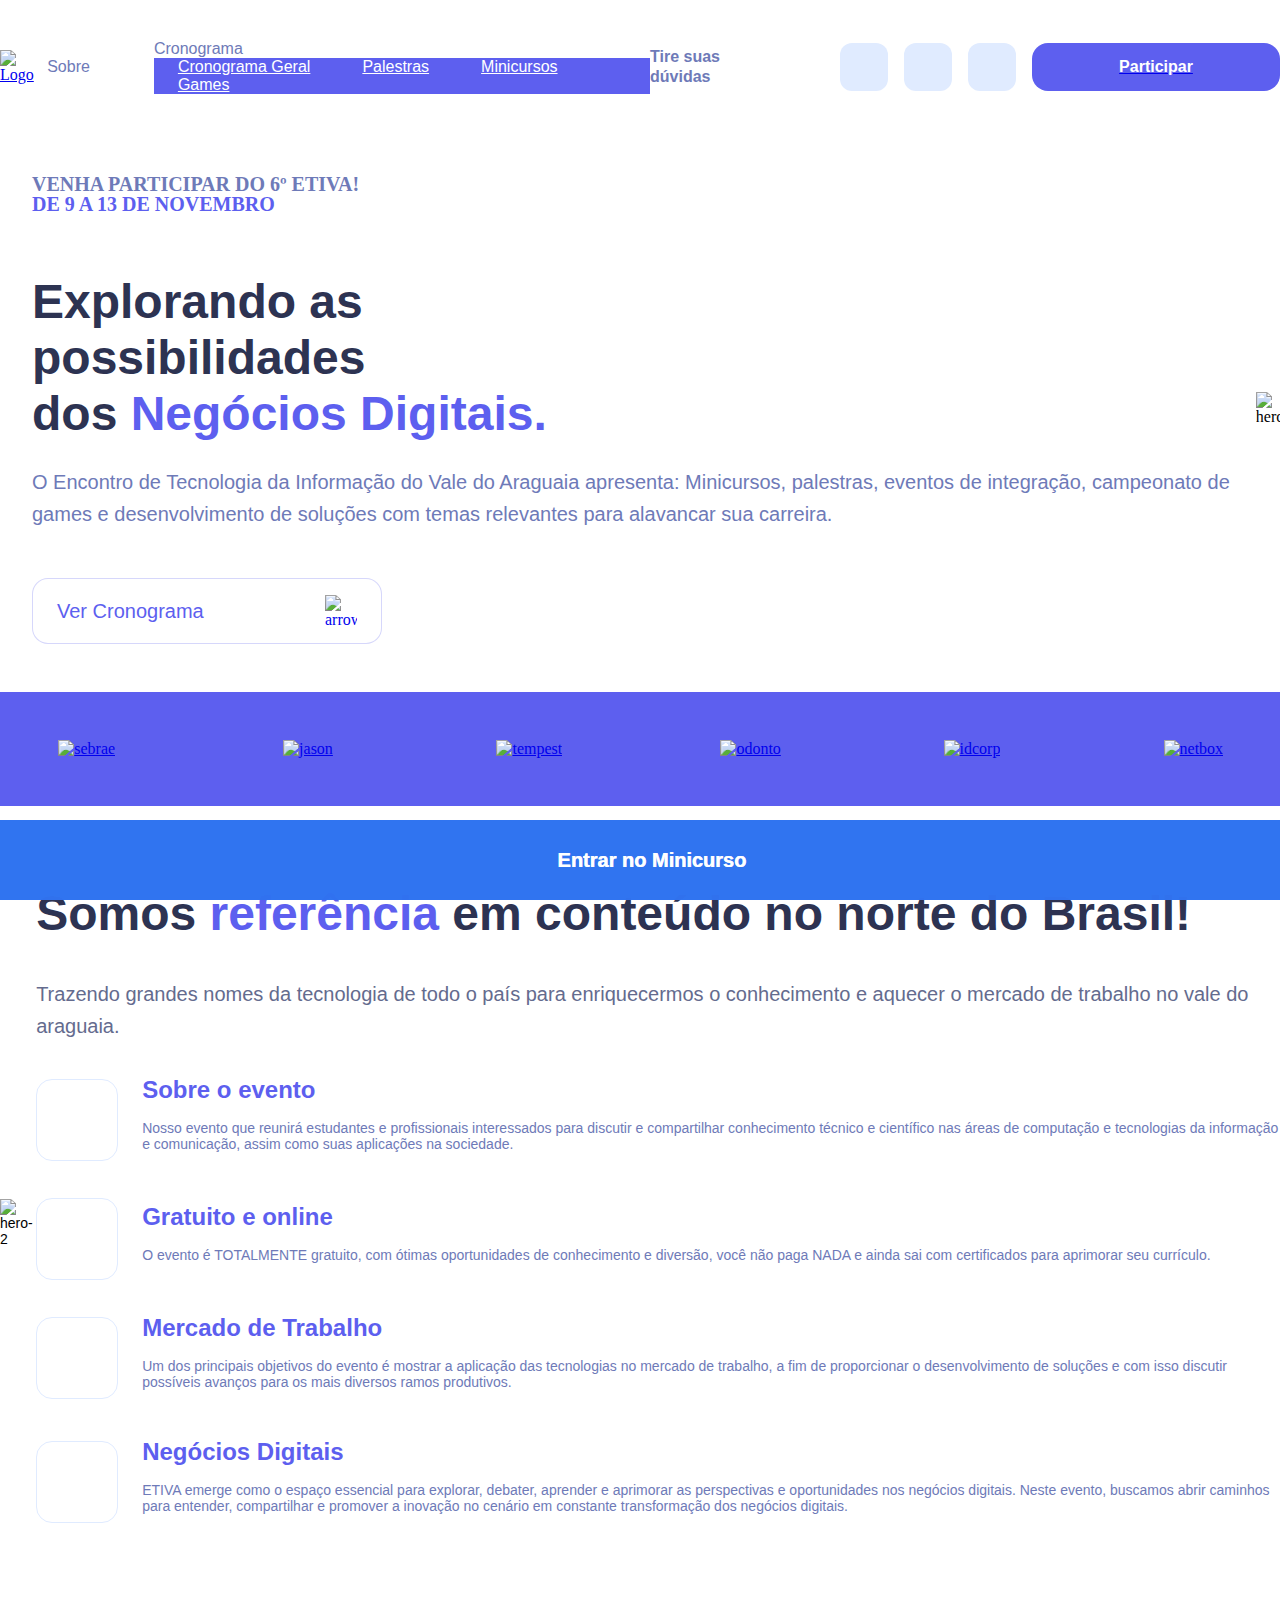
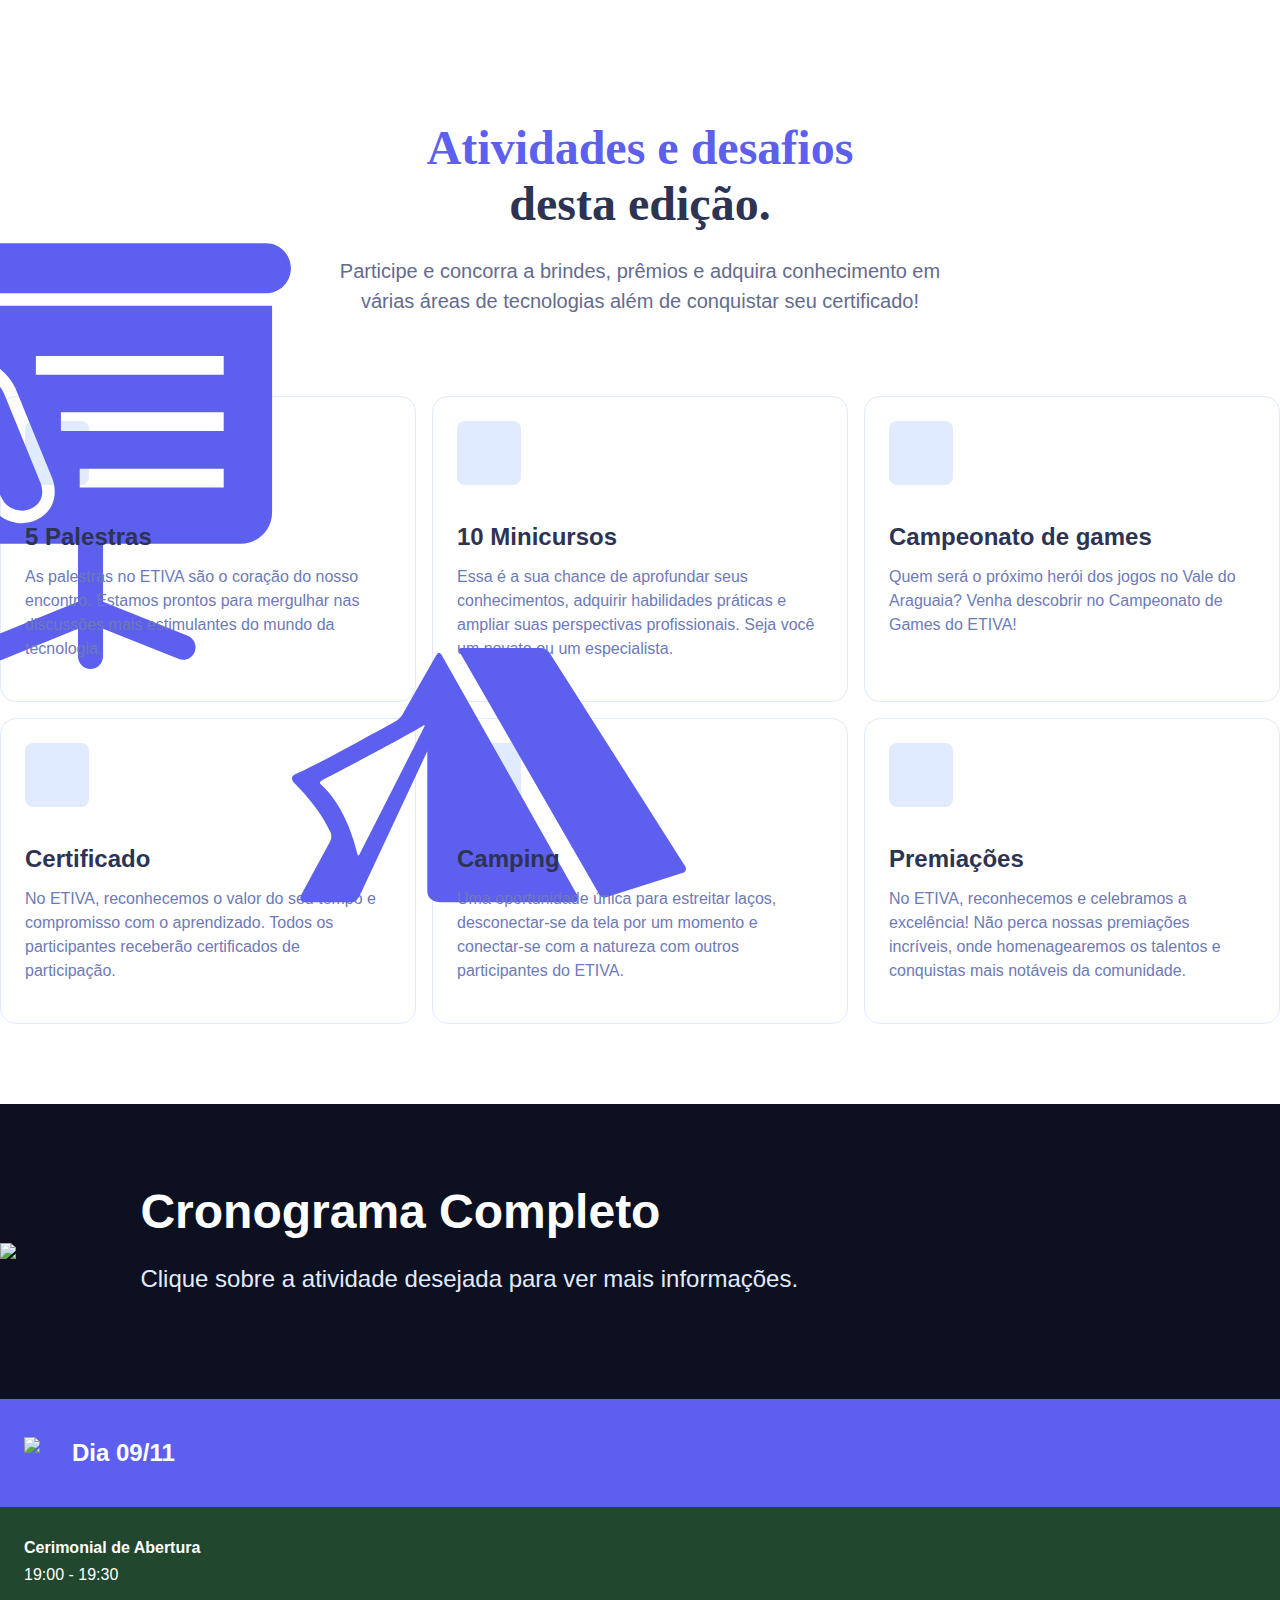
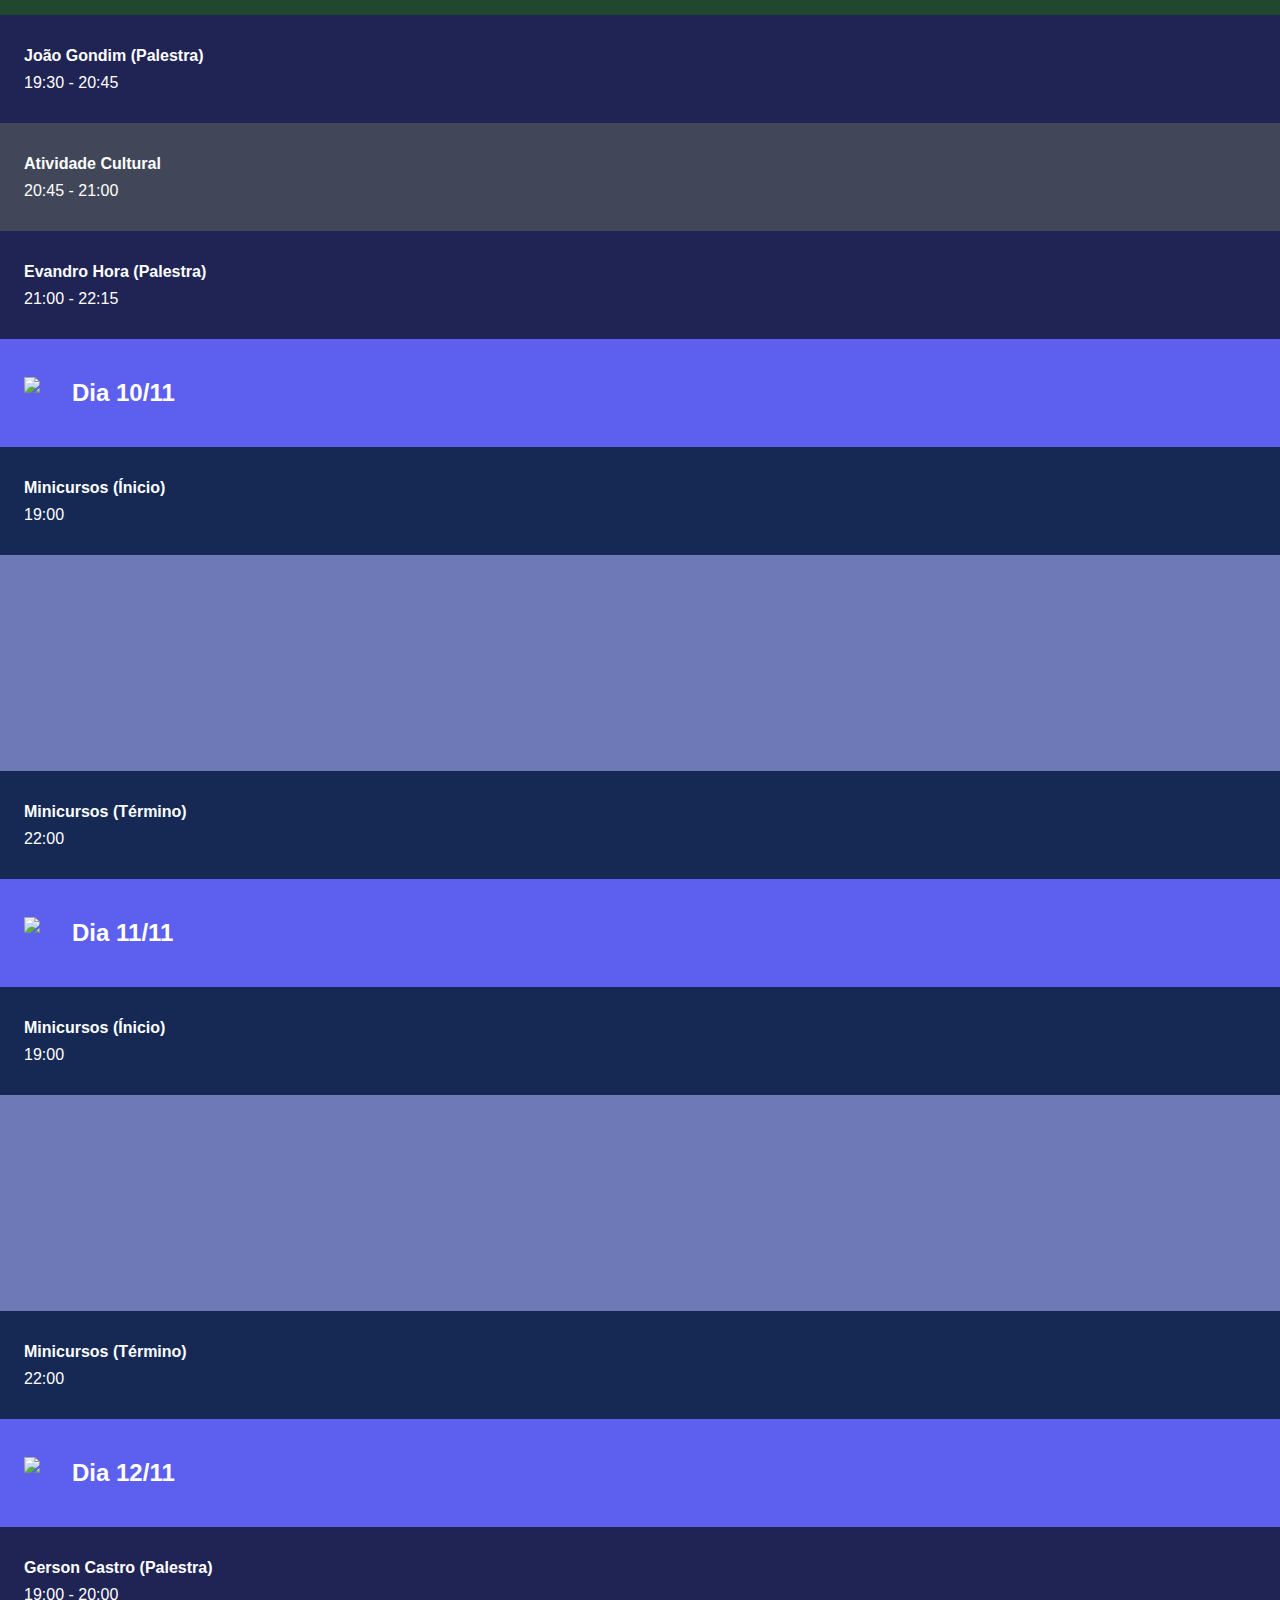
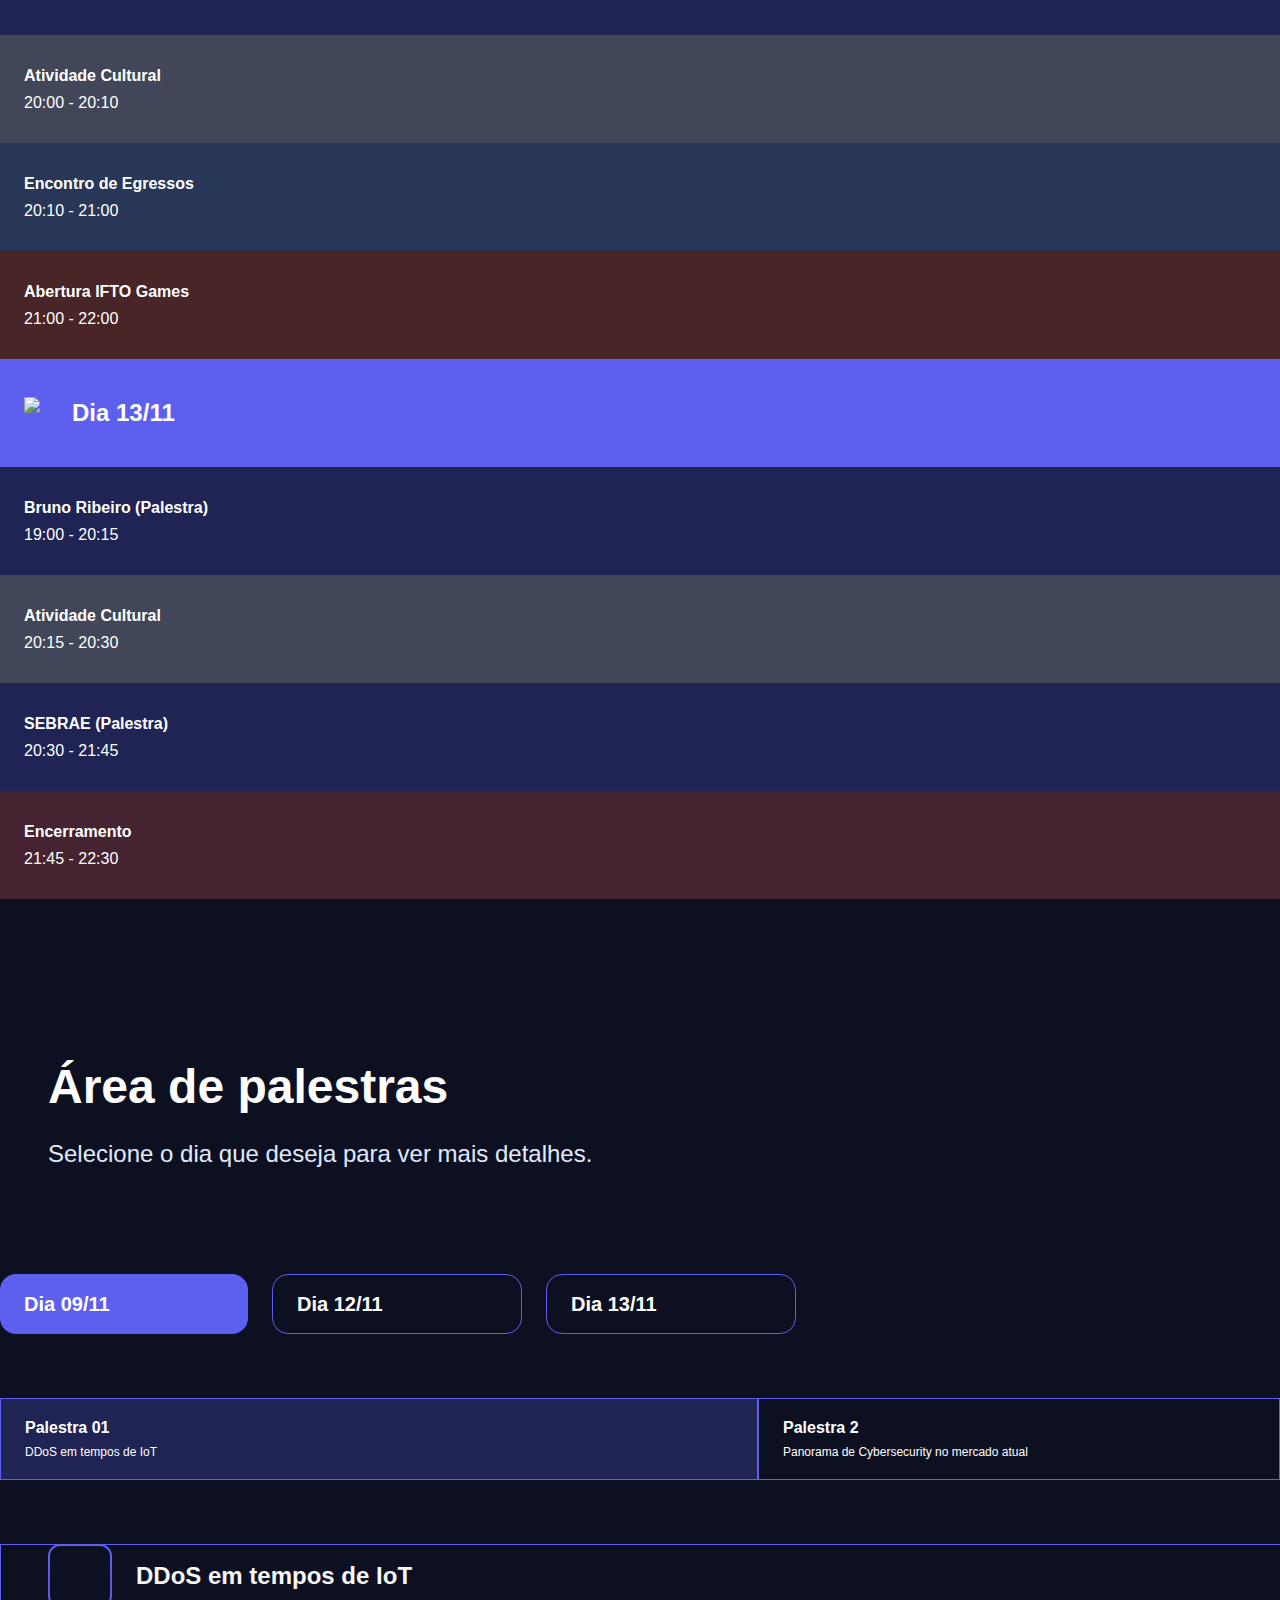
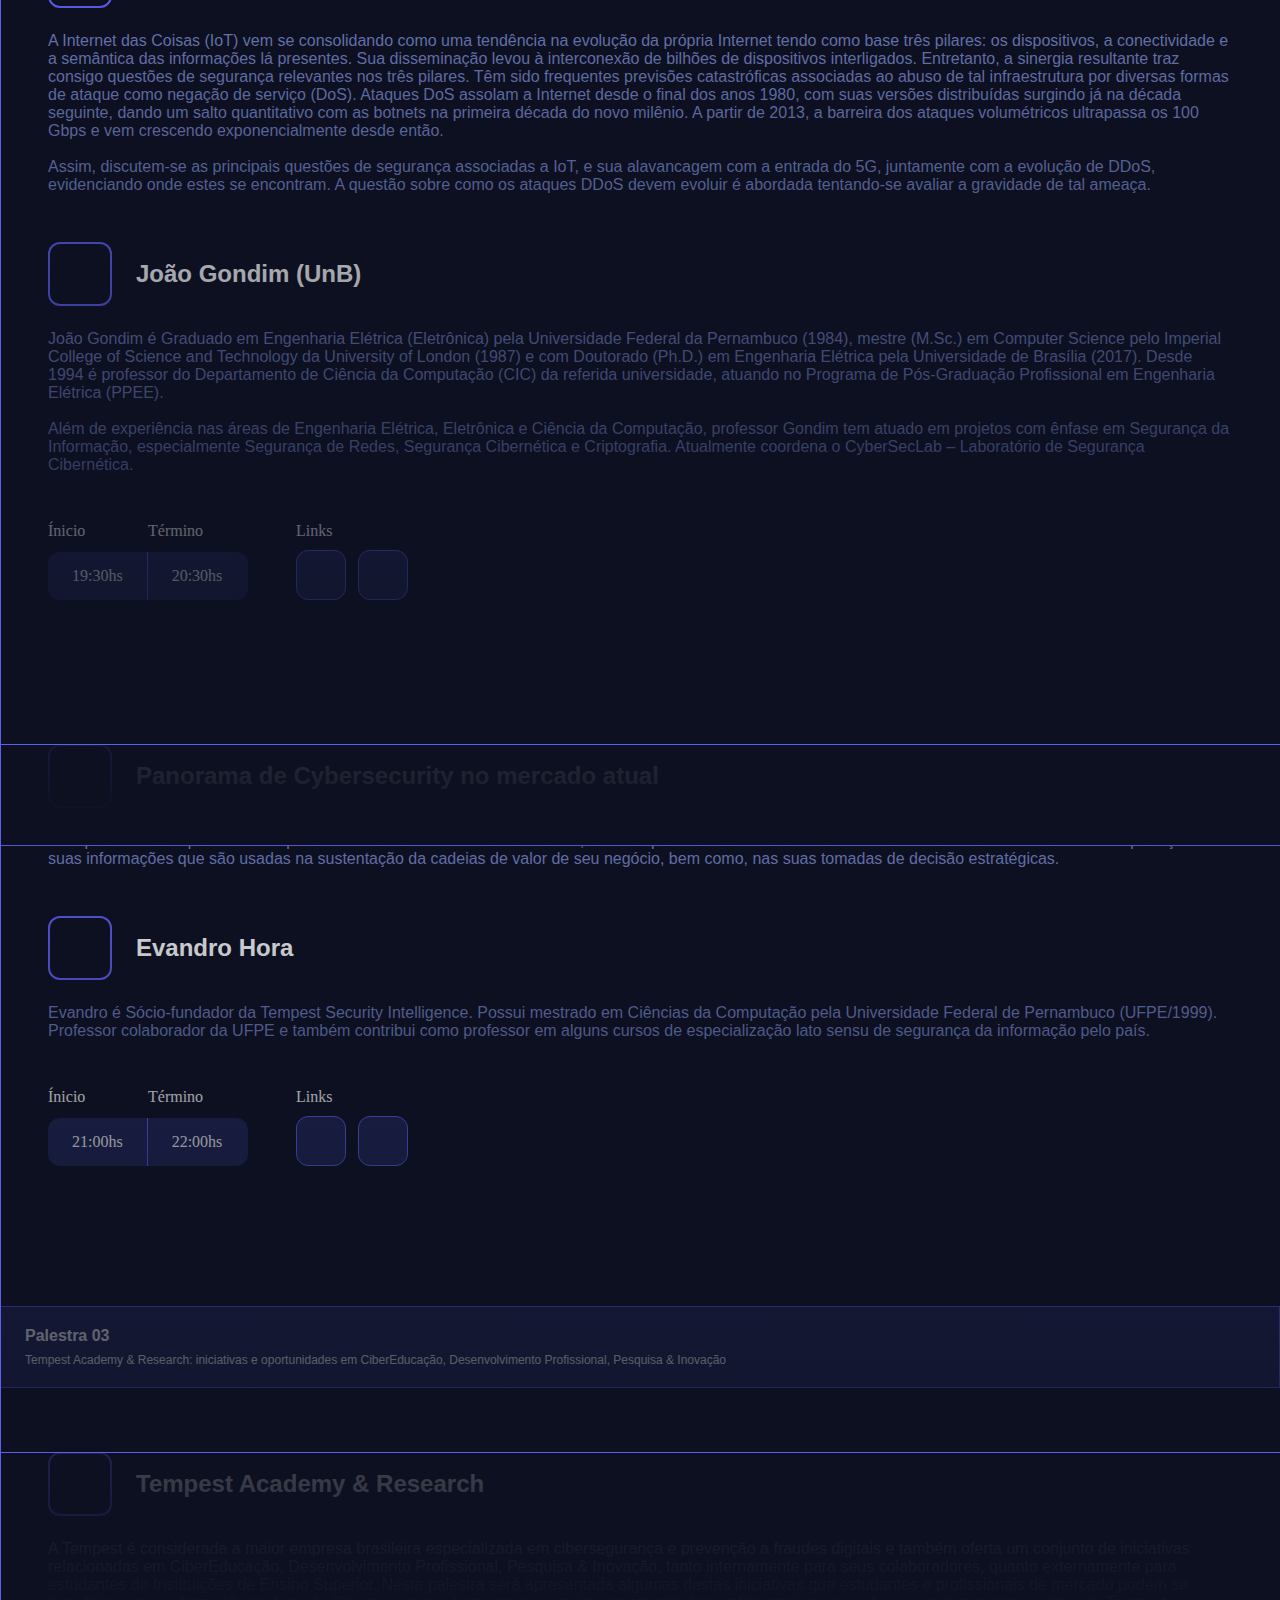
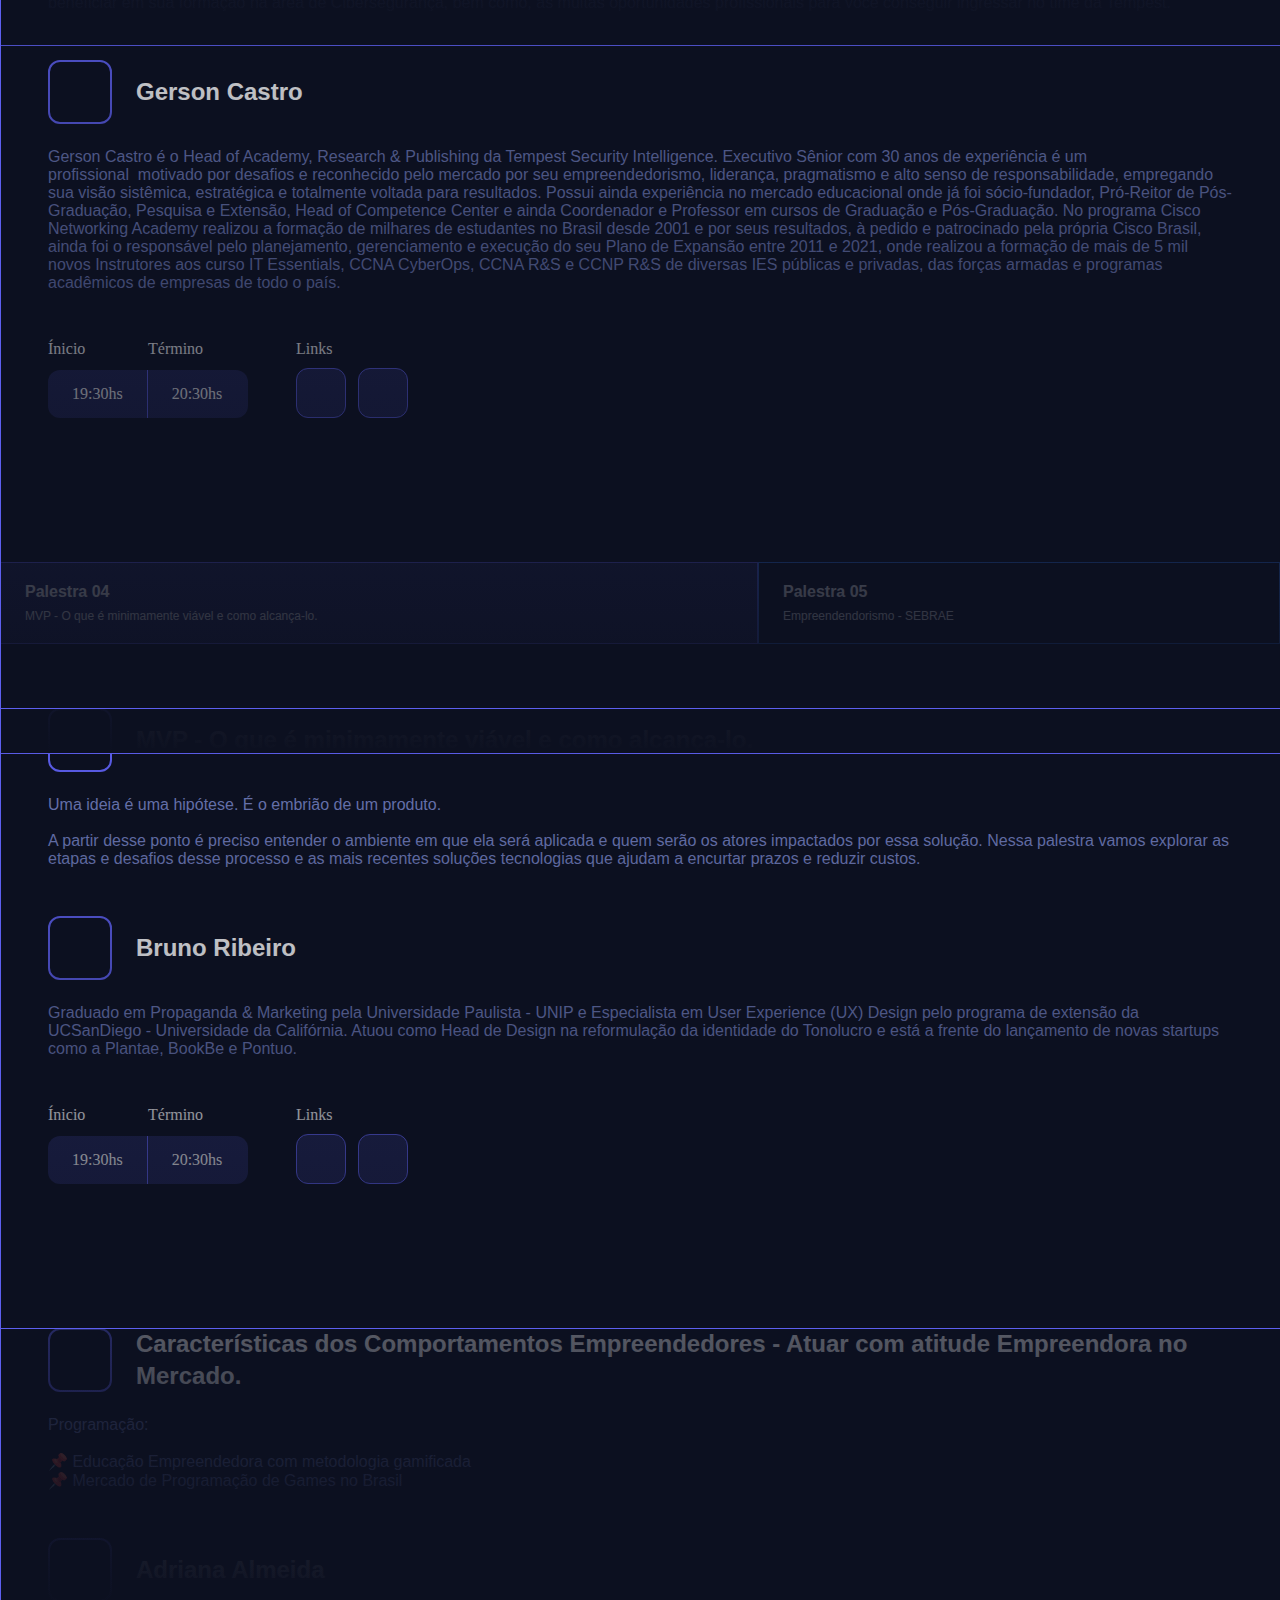
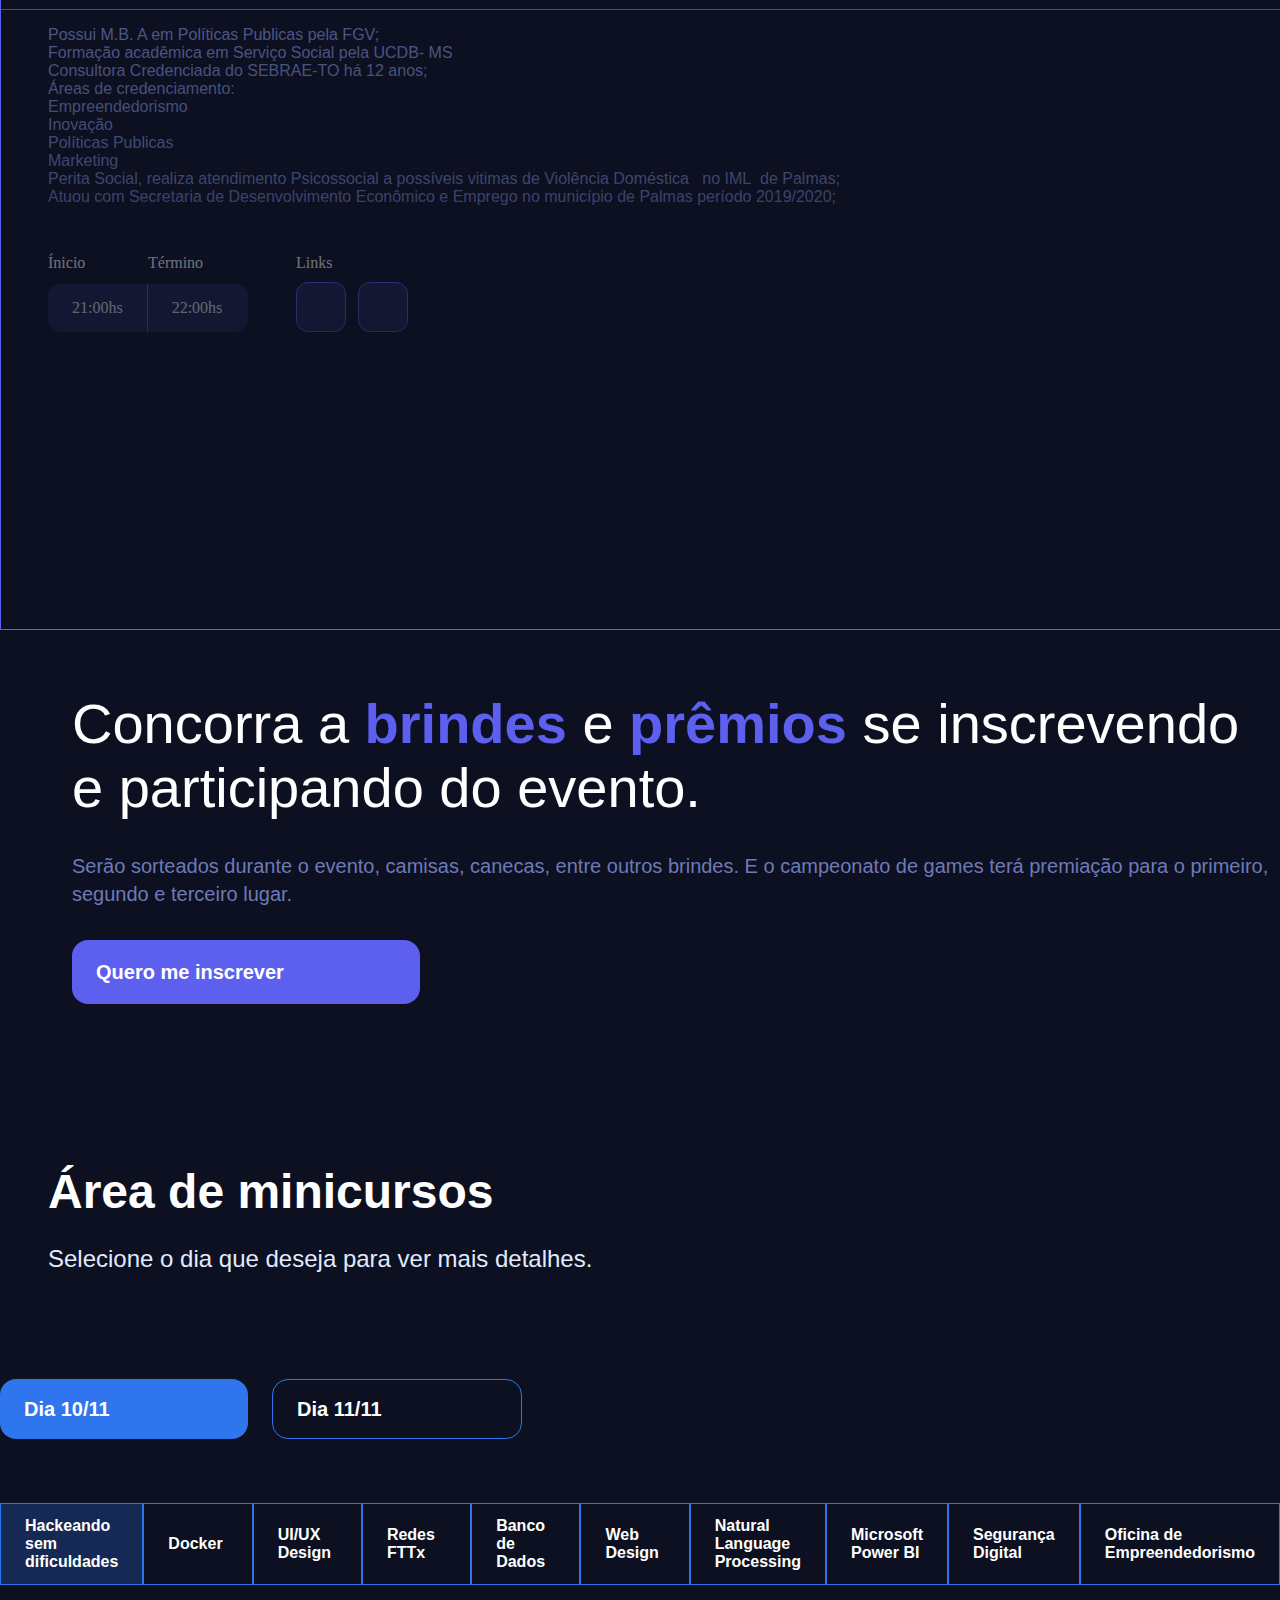
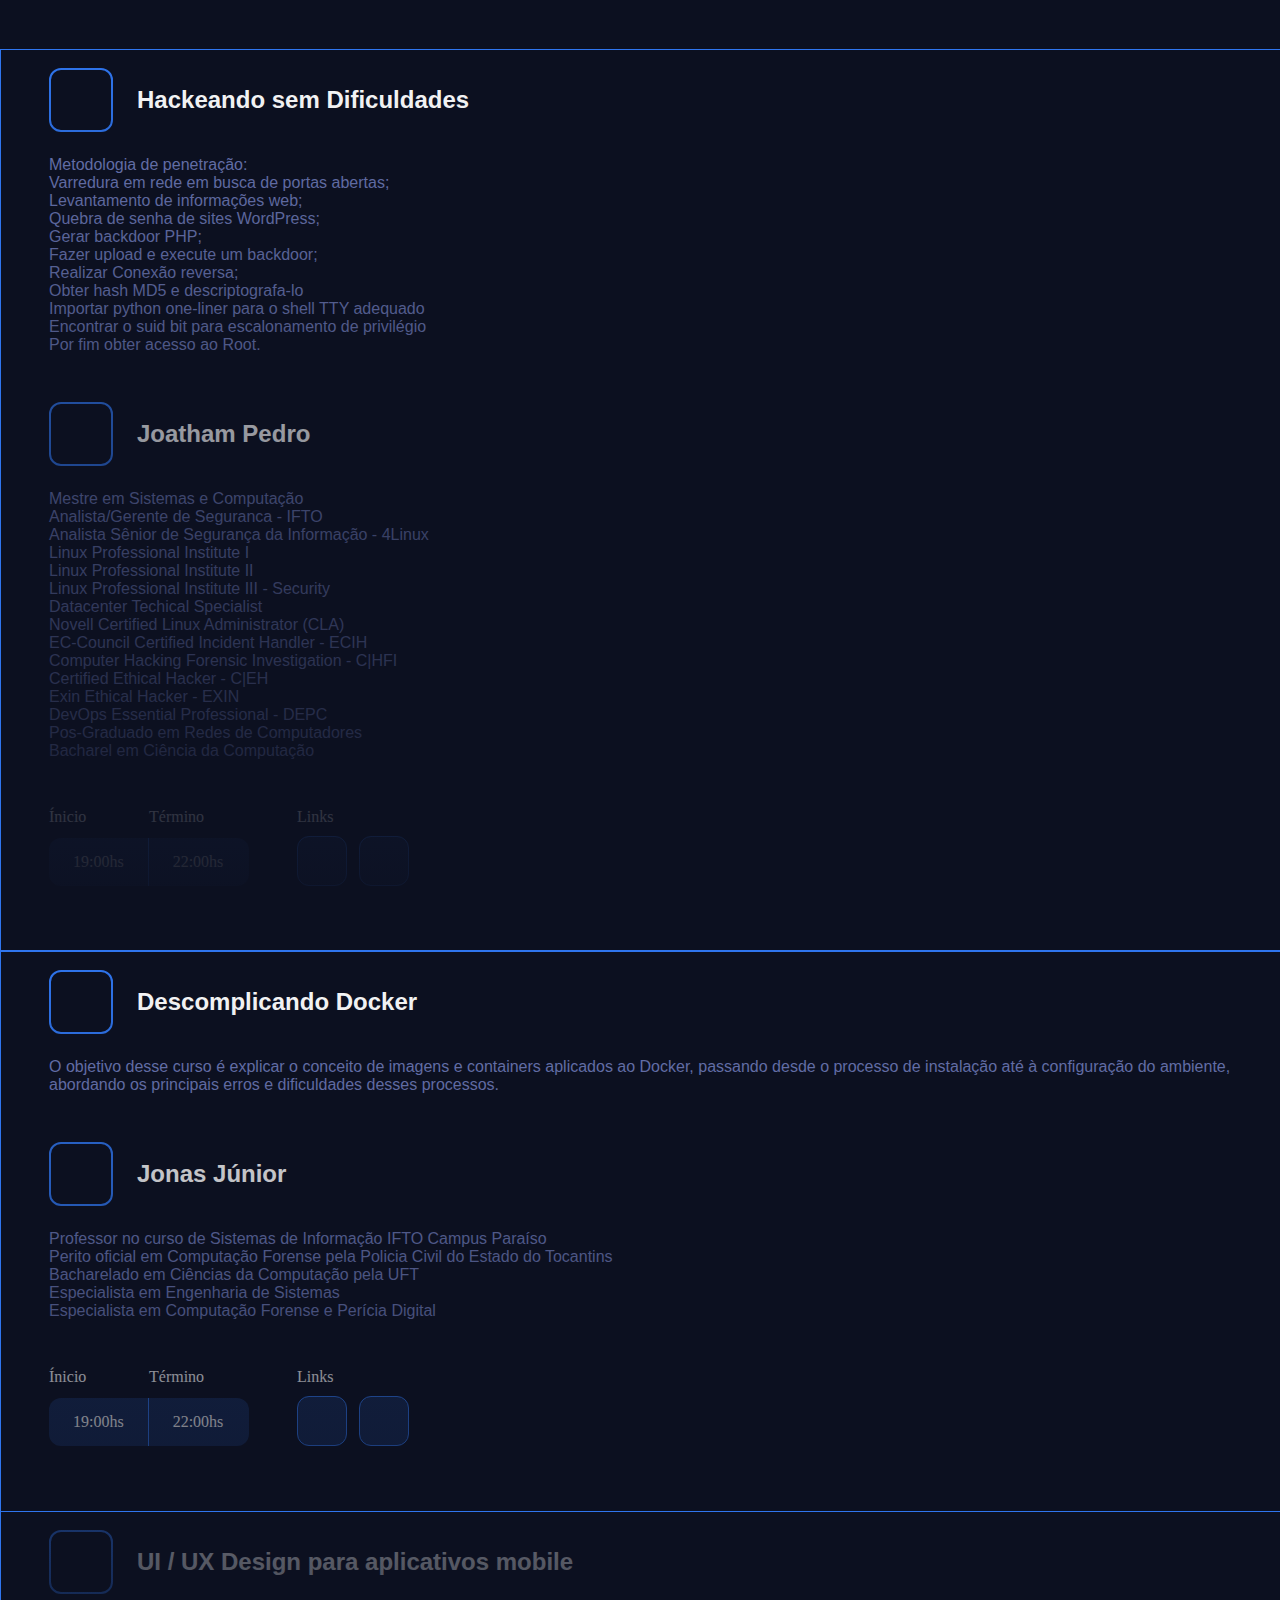
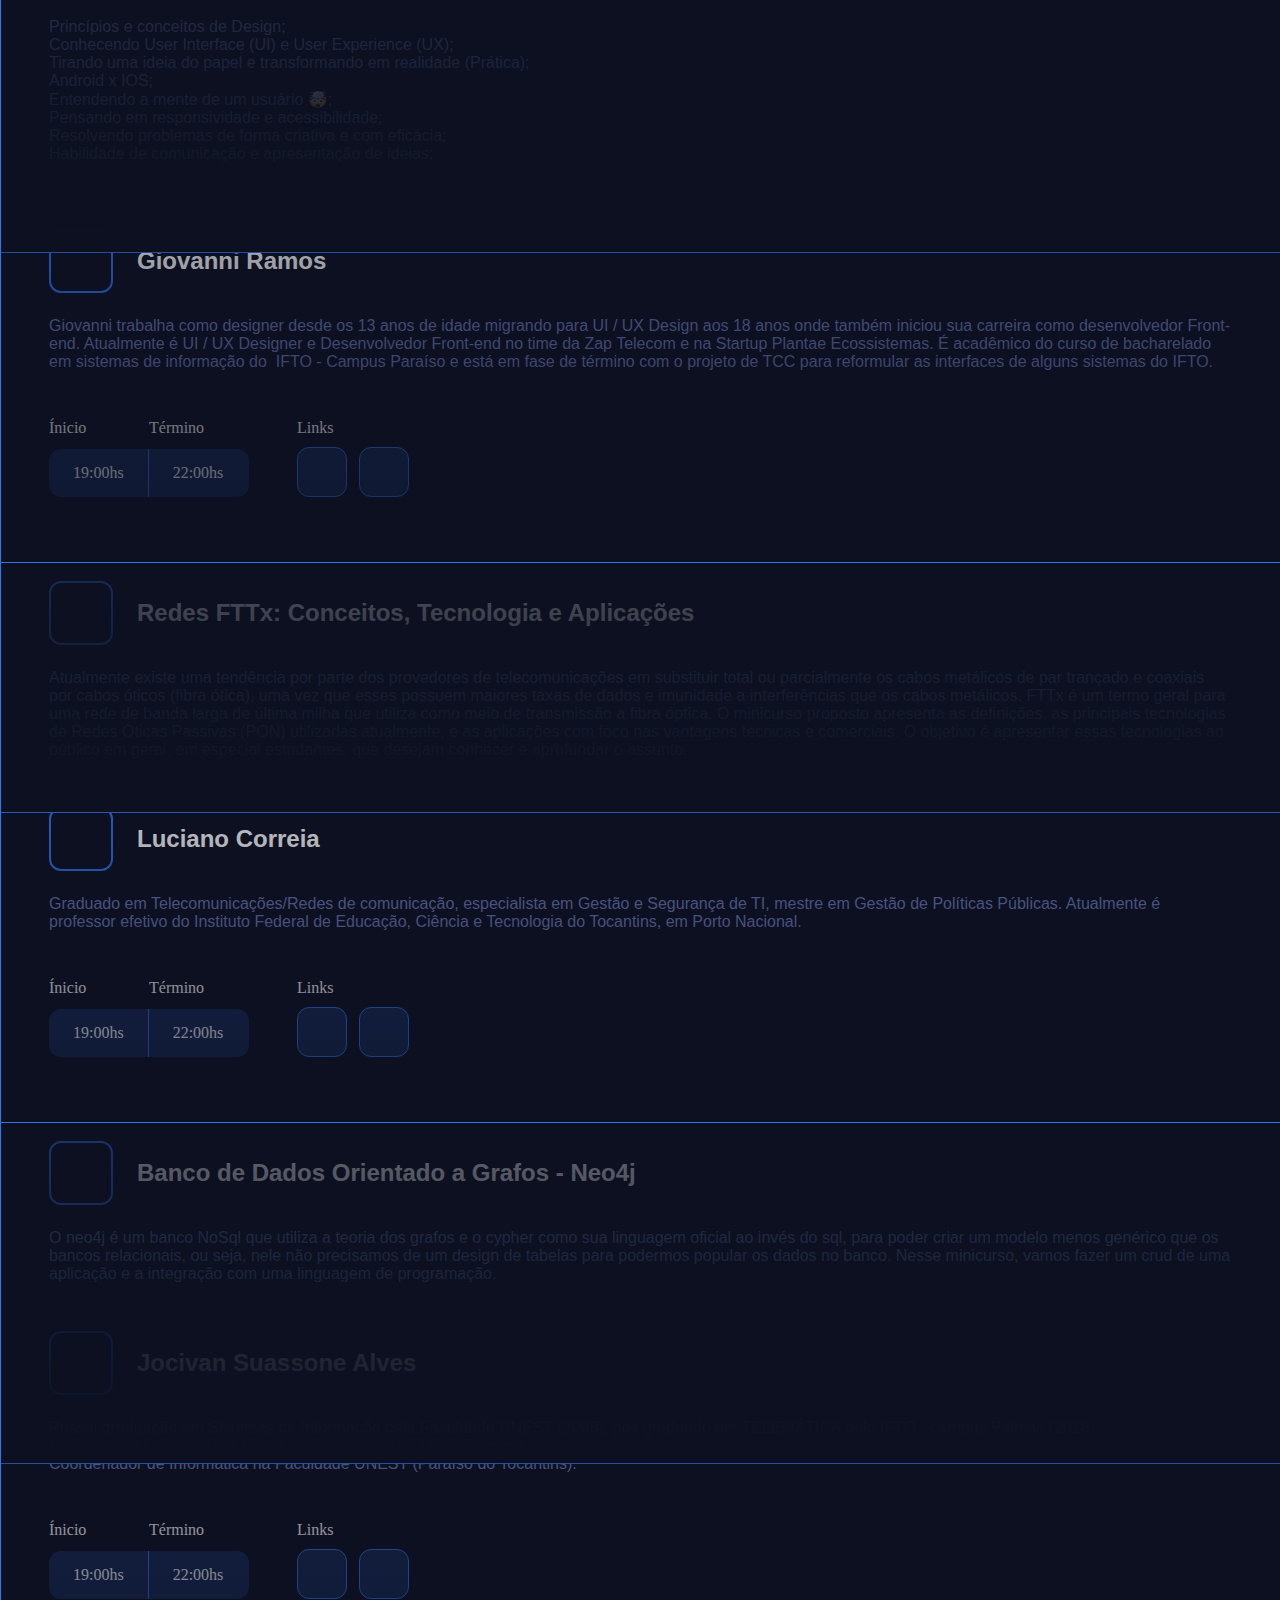
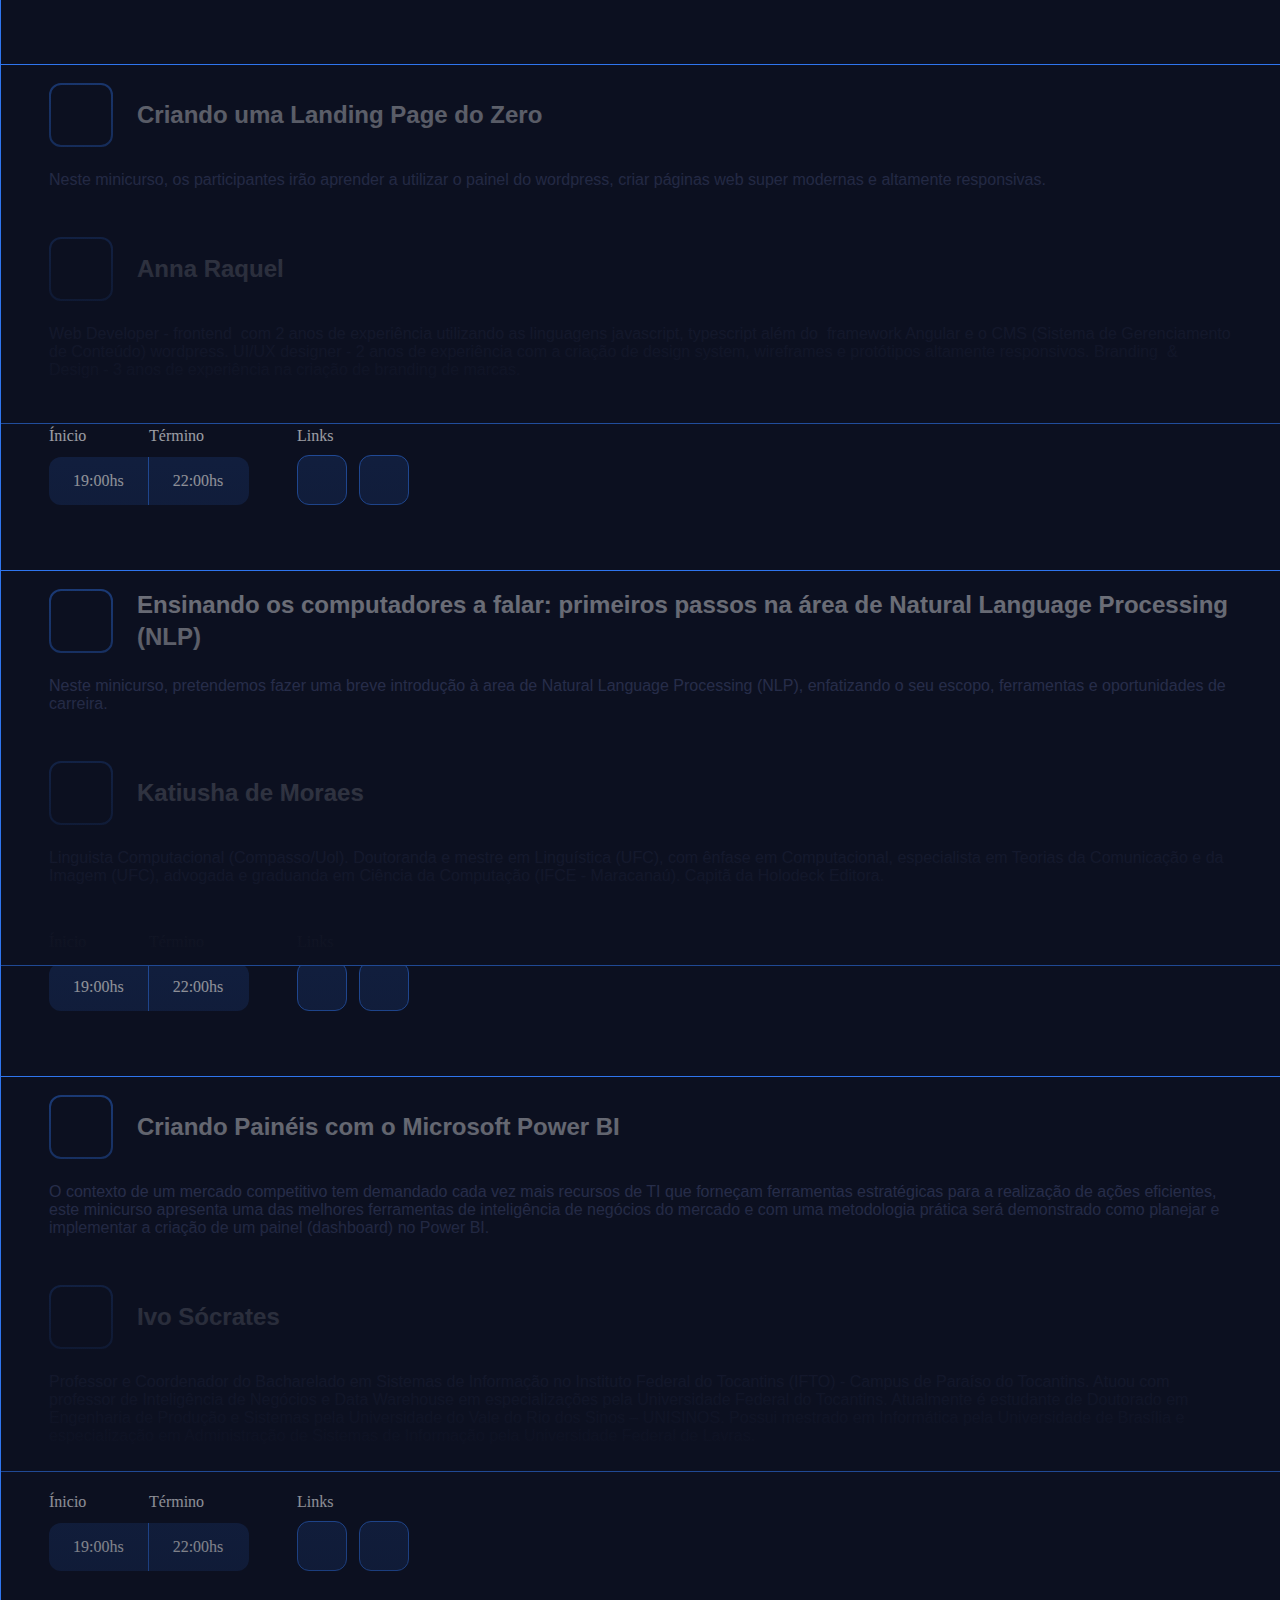
==== commit ce18e22f: "icons and background widget 4events" ====
--- a/index.html
+++ b/index.html
@@ -434,7 +434,7 @@
       <div class="w-layout-grid grid-2">
         <div class="div-block-8">
           <div class="div-block-9">
-            <img src="images/user-bounty-hunter.svg" loading="lazy" alt="" />
+            <img src="images/lecture.svg" loading="lazy" alt="" />
           </div>
           <div class="div-block-10">
             <h1 class="heading-4">5 Palestras</h1>
@@ -4645,13 +4645,14 @@
         "https://cdn.4.events/mi-widget/bundle.js"
       );
       widget4Events("init", {
+        image: 'images/zelda.jpg',
+        background_color:'red',
         client_id: "23056",
         event_id: "1",
         position: "right",
         button_text: "GARANTA SUA VAGA",
         font_family: "Roboto, sans-serif",
         language: "pt-br",
-        image: "",
         theme: {
           button_color: "#5d5fef",
           button_color_hover: "#3b2ad1",
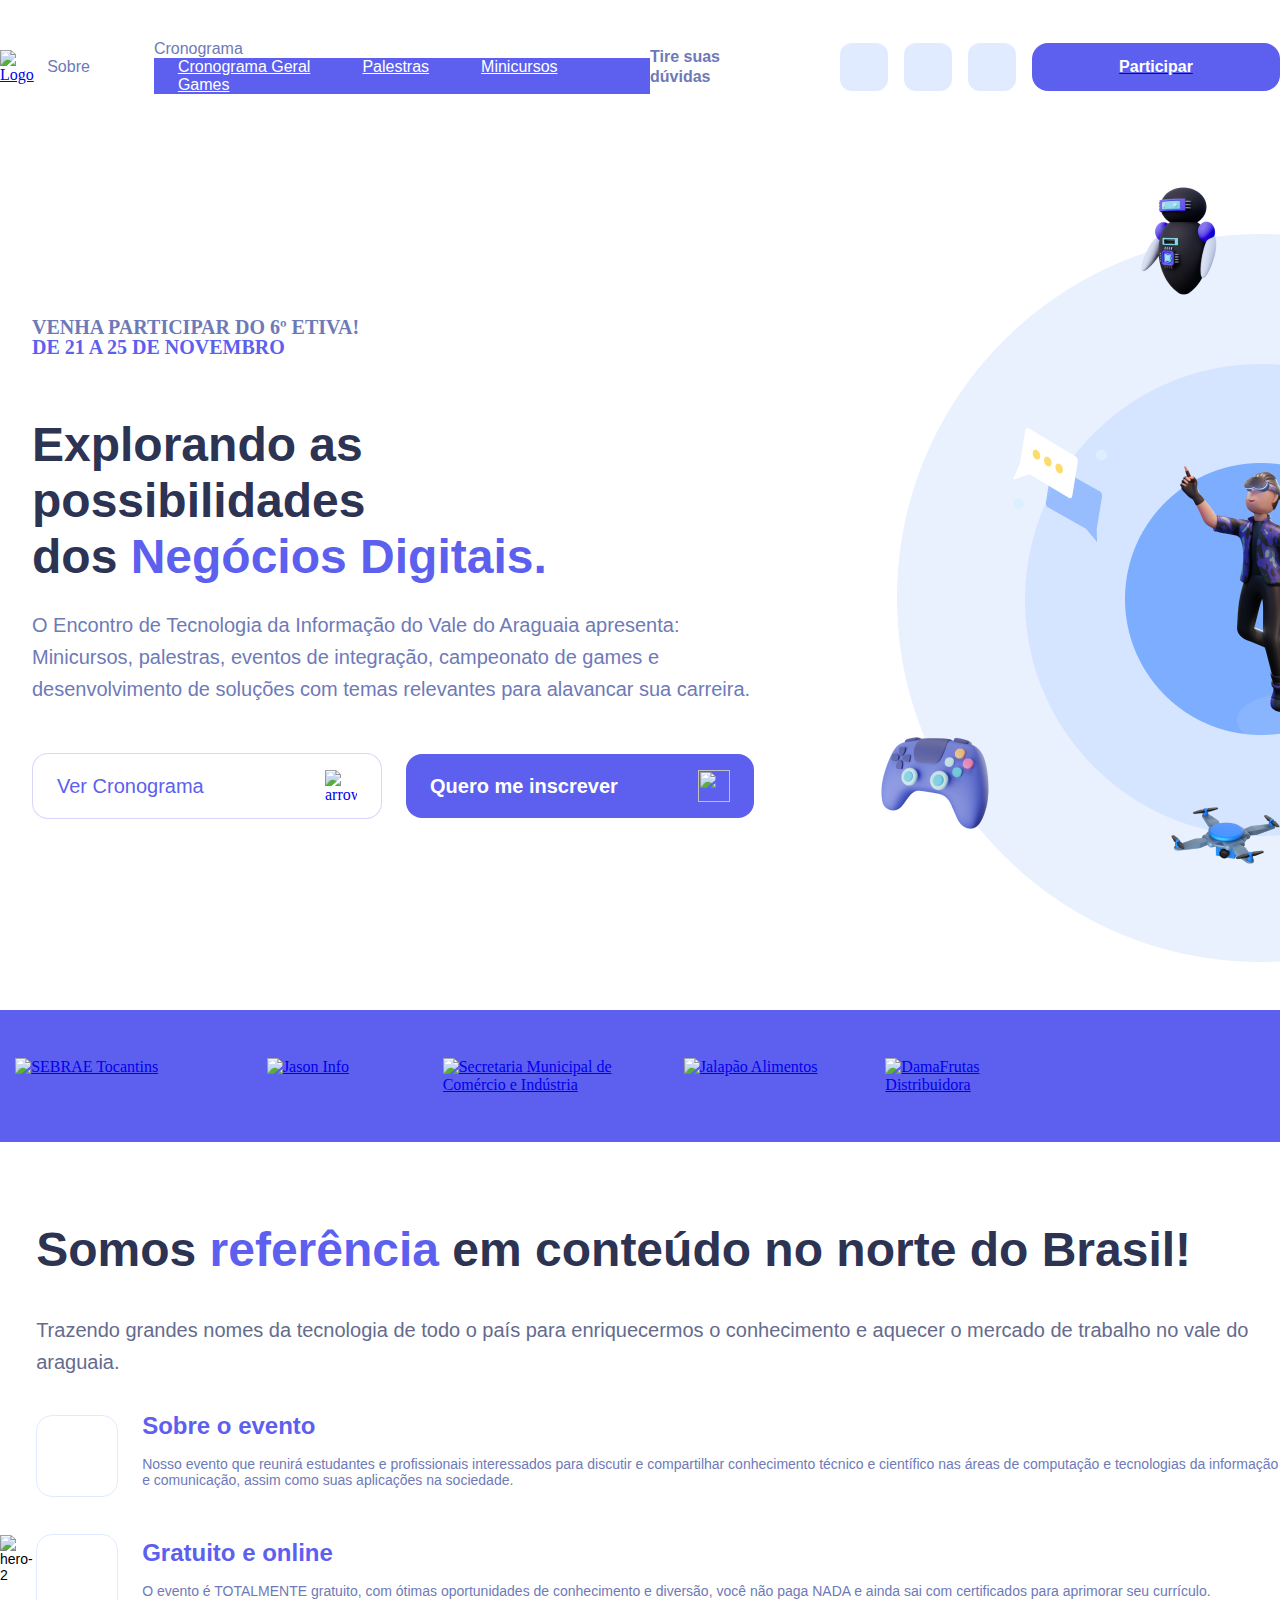
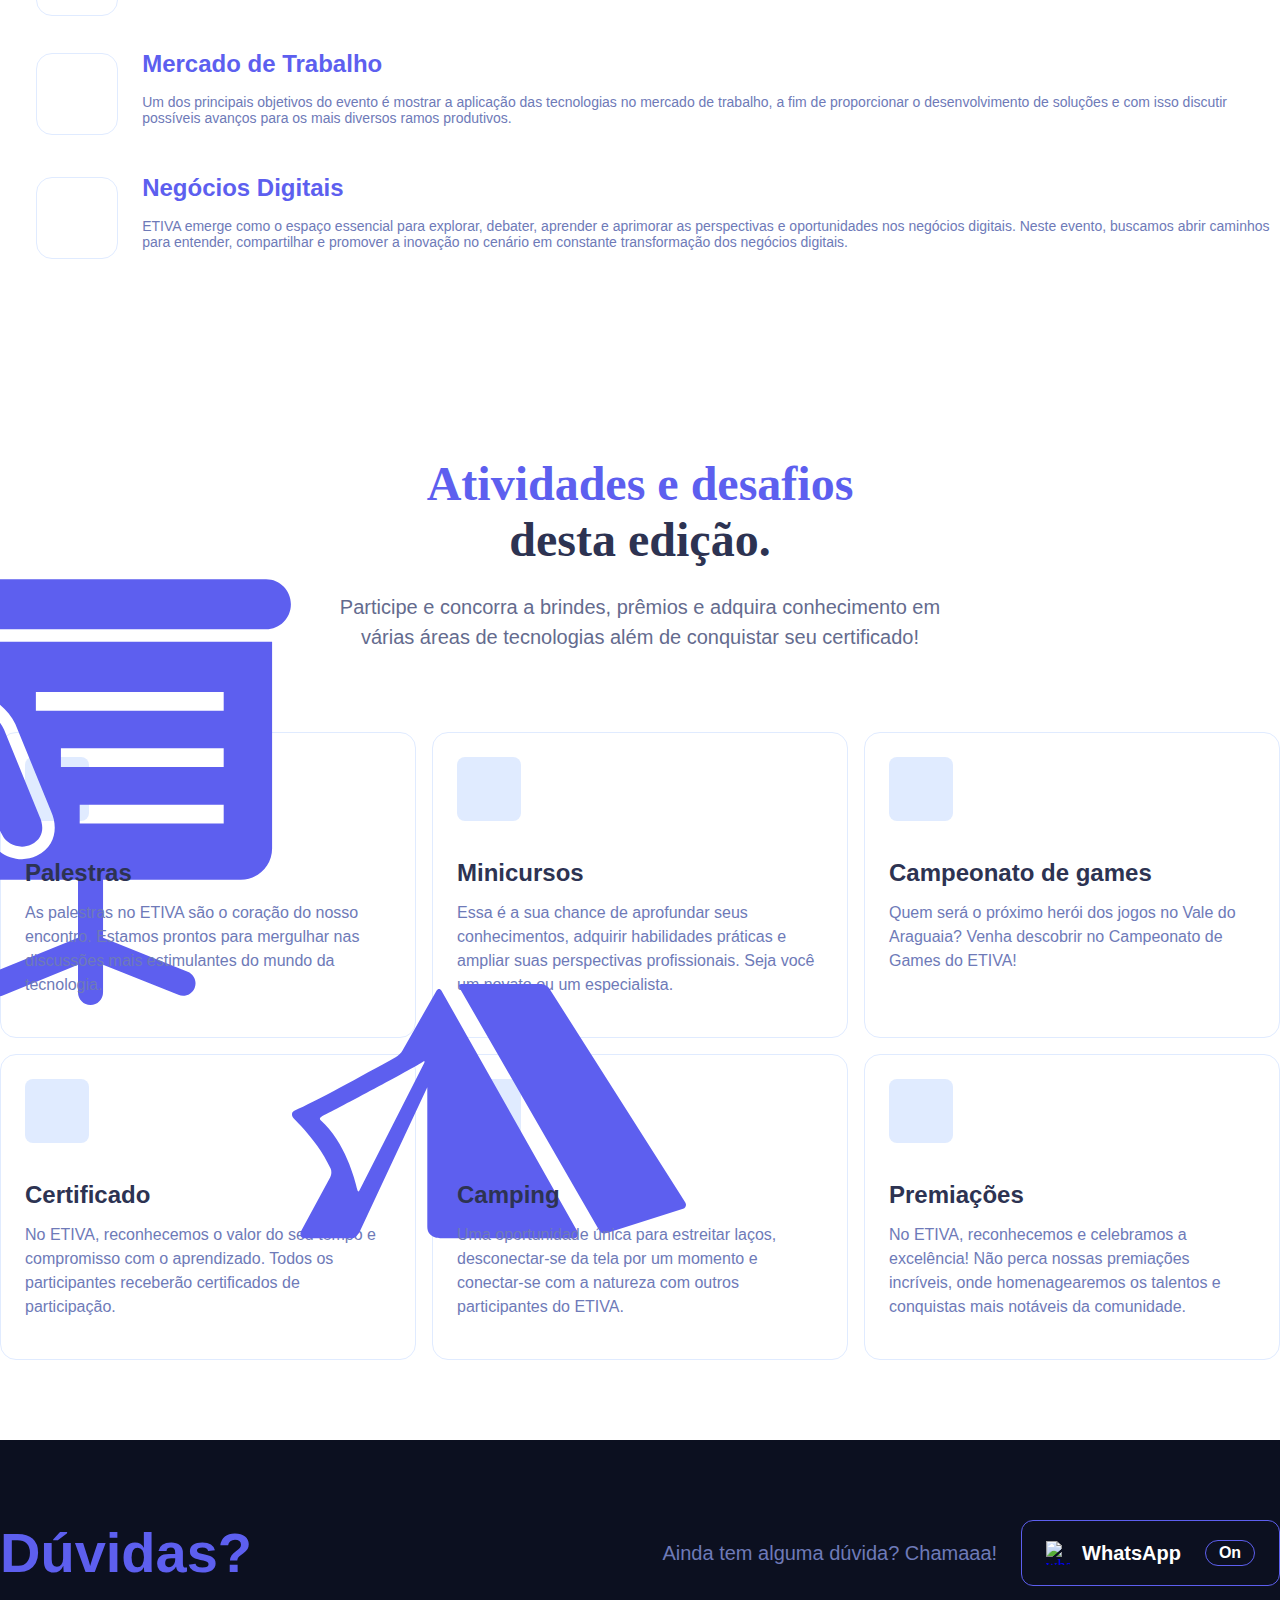
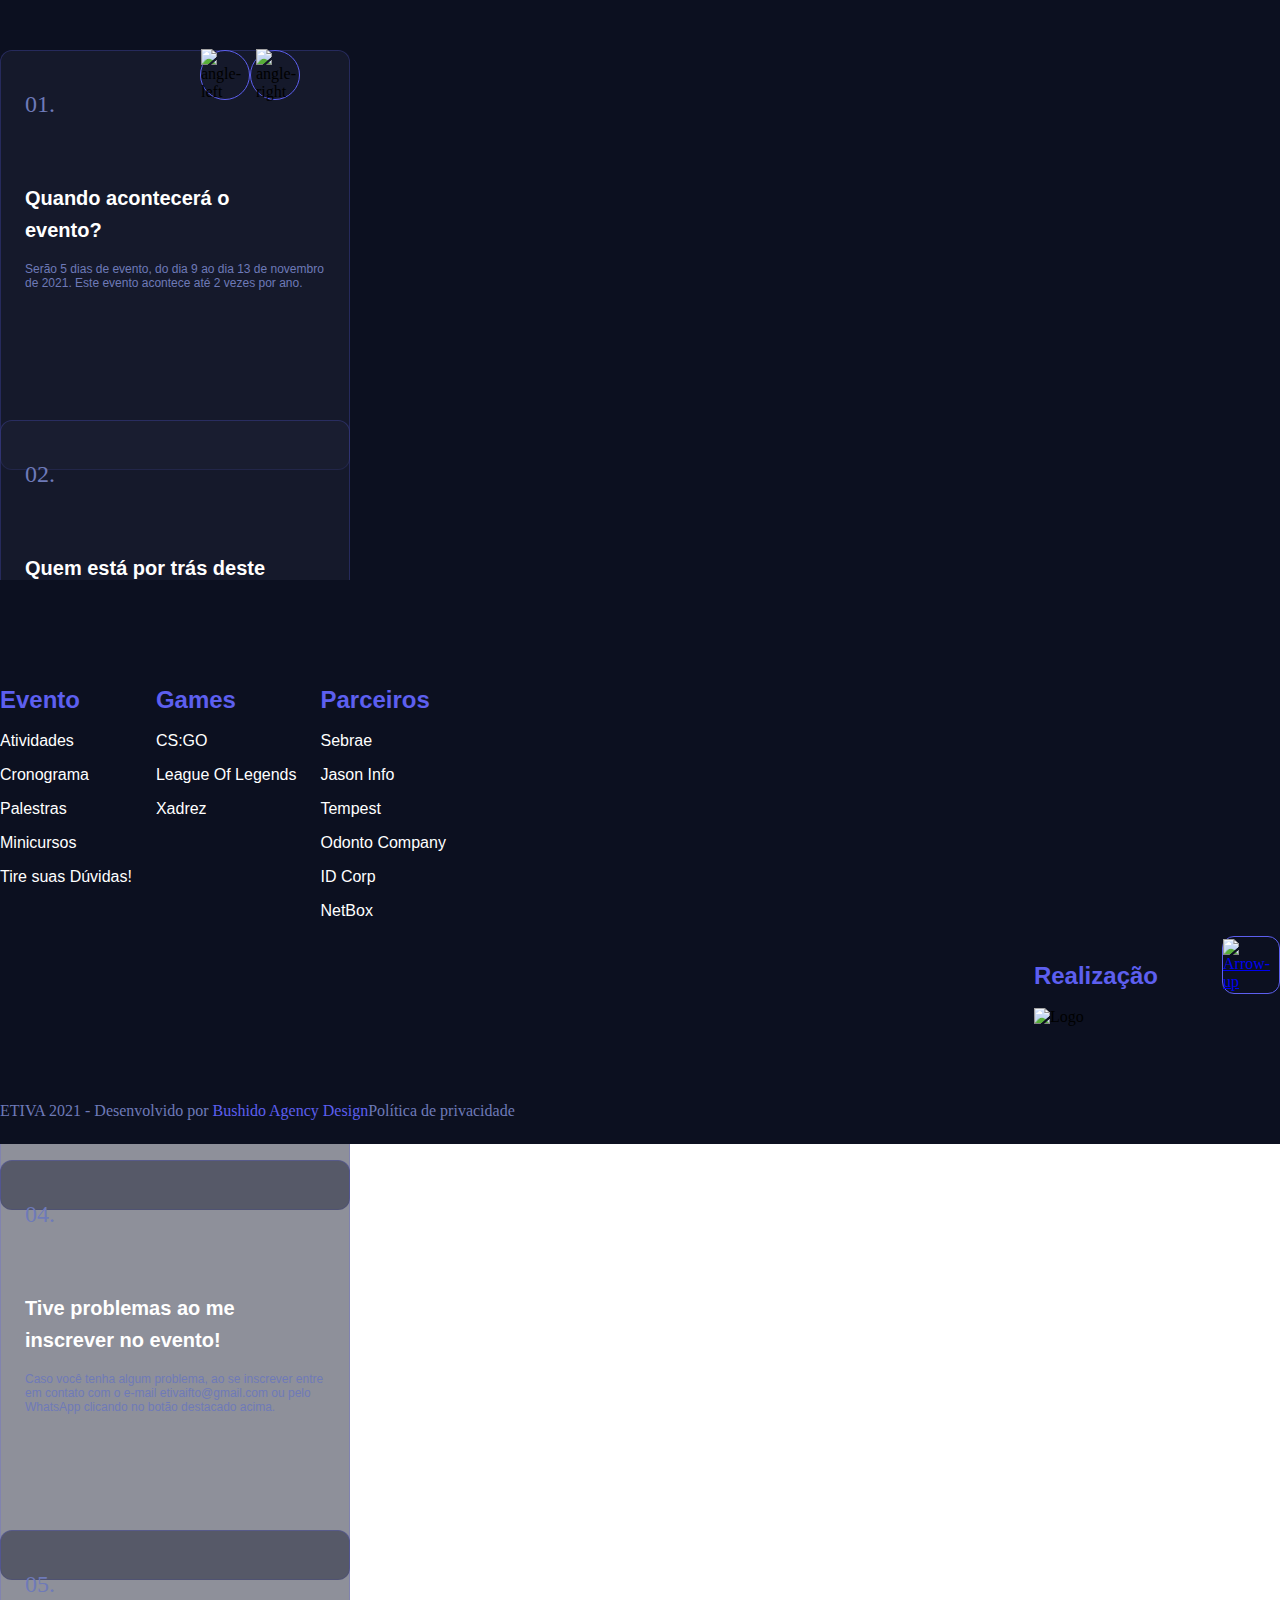
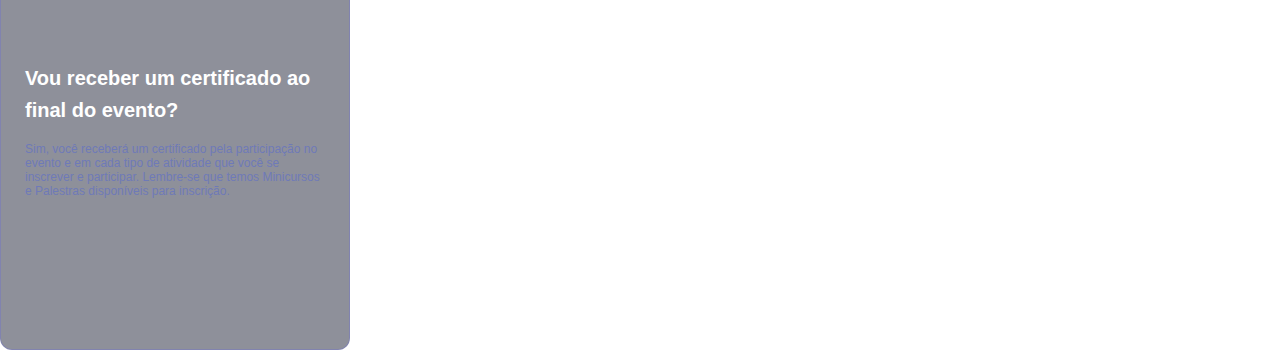
==== commit 865aa351: "feat: new hero section image" ====
--- a/index.html
+++ b/index.html
@@ -44,74 +44,8 @@
 
   <body class="body">
     <div class="div-block-61">
-      <header
-        id="nav"
-        data-w-id="e6ede1e9-e63a-9a64-e24f-f9c81fe65982"
-        class="sticky-nav"
-      >
-        <a href="#Hero" class="div-block-3 w-inline-block"
-          ><img
-            src="images/Logotype.svg"
-            loading="lazy"
-            alt="Logo"
-            class="image" /></a
-        ><img
-          src="images/bars.svg"
-          loading="lazy"
-          alt=""
-          class="image-24"
-        /><img src="images/close.svg" loading="lazy" alt="" class="image-25" />
-        <div class="div-block">
-          <a href="#About" class="nav-option">Sobre</a>
-          <div data-hover="true" data-delay="0" class="dropdown w-dropdown">
-            <div class="dropdown-toggle w-dropdown-toggle">
-              <div class="icon w-icon-dropdown-toggle"></div>
-              <div class="text-block-11">Cronograma</div>
-            </div>
-            <nav class="dropdown-list w-dropdown-list">
-              <a href="#Schedule" class="dropdown-link w-dropdown-link"
-                >Cronograma Geral</a
-              >
-              <a href="#Lecture" class="dropdown-link w-dropdown-link"
-                >Palestras</a
-              >
-              <a href="#Courses" class="dropdown-link w-dropdown-link"
-                >Minicursos</a
-              >
-              <a href="#Games" class="dropdown-link w-dropdown-link">Games</a>
-            </nav>
-          </div>
-          <a href="#FAQ" class="nav-option-bold">Tire suas dúvidas</a>
-        </div>
-        <div class="div-block-2">
-          <a
-            href="http://www.ifto.edu.br/paraiso"
-            target="_blank"
-            class="block-social-media w-inline-block"
-            ><img src="images/ifto.svg" loading="lazy" alt=""
-          /></a>
-          <a
-            href="https://www.instagram.com/etivaifto/"
-            target="_blank"
-            class="block-social-media w-inline-block"
-            ><img src="images/instagram.svg" loading="lazy" alt=""
-          /></a>
-          <a
-            href="https://www.facebook.com/etivaifto-101878548946452/"
-            target="_blank"
-            class="block-social-media w-inline-block"
-            ><img src="images/facebook.svg" loading="lazy" alt=""
-          /></a>
-          <a
-            href="https://si.ifto.edu.br/evento/inscricao/1087/"
-            target="_blank"
-            class="button w-button"
-            ><strong class="bold-text">Participar</strong></a
-          >
-        </div>
-      </header>
+      <!-- HEADER -->
       <div class="div-block-63">
-        <div></div>
         <div class="div-links-menu">
           <h1 class="title-link-menu">Menu</h1>
           <a href="#Activities" class="link-menu">Atividades</a>
@@ -212,13 +146,15 @@
         >
       </div>
     </header>
+
+    <!-- HERO SECTION -->
     <div id="Hero" class="hero wf-section">
       <div class="columns w-row">
         <div class="column w-col w-col-6">
           <div class="div-block-64">
             <h4 class="heading">
               VENHA PARTICIPAR DO 6º ETIVA!
-              <span class="text-span-2">DE 9 A 13 DE NOVEMBRO</span>
+              <span class="text-span-2">DE 21 A 25 DE NOVEMBRO</span>
             </h4>
             <h1 class="h1">
               Explorando as <br />possibilidades<br />dos
@@ -241,8 +177,8 @@
                 class="image-3"
               />
             </a>
-            <!-- <a
-              href="https://si.ifto.edu.br/evento/inscricao/1087/"
+            <a
+              href="https://suap.ifto.edu.br/eventos/inscricao/75/"
               target="_blank"
               class="button-primary w-inline-block"
             >
@@ -253,12 +189,12 @@
                 alt=""
                 class="image-3"
               />
-            </a> -->
+            </a>
           </div>
         </div>
-        <div class="column-2 w-col w-col-6">
+        <div class="column-1 w-col w-col-6">
           <img
-            src="images/hero.svg"
+            src="images/etiva-hero-image.png"
             loading="lazy"
             alt="hero"
             class="image-2"
@@ -277,7 +213,7 @@
           ><img
             src="images/sebrae_logotipo.svg"
             loading="lazy"
-            alt="sebrae"
+            alt="SEBRAE Tocantins"
             class="sponsors"
         /></a>
         <a
@@ -287,27 +223,27 @@
           ><img
             src="images/jason_logotipo.svg"
             loading="lazy"
-            alt="jason"
+            alt="Jason Info"
             class="sponsors"
         /></a>
         <a
-          href="https://www.tempest.com.br/"
+          href="https://www.paraiso.to.gov.br/Secretarias/Secretaria-municipal-de-industria-e-comercio-"
+          target="_blank"
+          class=""
+          ><img
+            src="images/sec-comercio-logo.svg"
+            loading="lazy"
+            alt="Secretaria Municipal de Comércio e Indústria"
+            class="sponsors"
+        /></a>
+        <a
+          href="https://jalapaoalimentos.com.br/"
           target="_blank"
           class="w-inline-block"
           ><img
-            src="images/tempest_logotipo.svg"
+            src="images/jalapao-logo.svg"
             loading="lazy"
-            alt="tempest"
-            class="sponsors"
-        /></a>
-        <a
-          href="https://www.facebook.com/odontocompanyparaiso"
-          target="_blank"
-          class="w-inline-block"
-          ><img
-            src="images/odonto_logotipo.svg"
-            loading="lazy"
-            alt="odonto"
+            alt="Jalapão Alimentos"
             class="sponsors"
         /></a>
         <a
@@ -315,12 +251,12 @@
           target="_blank"
           class="w-inline-block"
           ><img
-            src="images/idcorp_logotipo.svg"
+            src="images/dama-frutas-logo.svg"
             loading="lazy"
-            alt="idcorp"
+            alt="DamaFrutas Distribuidora"
             class="sponsors"
         /></a>
-        <a
+        <!-- <a
           href="https://api.whatsapp.com/send?phone=556336022732"
           target="_blank"
           class="w-inline-block"
@@ -329,7 +265,7 @@
             loading="lazy"
             alt="netbox"
             class="sponsors"
-        /></a>
+        /></a> -->
       </div>
     </div>
 
@@ -437,7 +373,7 @@
             <img src="images/lecture.svg" loading="lazy" alt="" />
           </div>
           <div class="div-block-10">
-            <h1 class="heading-4">5 Palestras</h1>
+            <h1 class="heading-4">Palestras</h1>
             <p class="paragraph-4">
               As palestras no ETIVA são o coração do nosso encontro. Estamos
               prontos para mergulhar nas discussões mais estimulantes do mundo
@@ -450,7 +386,7 @@
             <img src="images/user-astronaut.svg" loading="lazy" alt="" />
           </div>
           <div class="div-block-10">
-            <h1 class="heading-4">10 Minicursos</h1>
+            <h1 class="heading-4">Minicursos</h1>
             <p class="paragraph-4">
               Essa é a sua chance de aprofundar seus conhecimentos, adquirir
               habilidades práticas e ampliar suas perspectivas profissionais.
@@ -511,7 +447,7 @@
         </div>
       </div>
     </div>
-    <div id="Schedule" class="schedule wf-section">
+    <!-- <div id="Schedule" class="schedule wf-section">
       <div class="div-block-12">
         <div class="div-block-68">
           <div>
@@ -1529,8 +1465,10 @@
           </div>
         </div>
       </div>
-    </div>
-    <div class="gift wf-section">
+    </div> -->
+
+    <!-- BRINDES -->
+    <!-- <div class="gift wf-section">
       <div class="columns-7 w-row">
         <div class="column-15 w-col w-col-6">
           <img
@@ -1577,8 +1515,8 @@
           </a>
         </div>
       </div>
-    </div>
-    <div id="Courses" class="courses wf-section">
+    </div> -->
+    <!-- <div id="Courses" class="courses wf-section">
       <div class="div-block-12">
         <div class="div-block-67">
           <div>
@@ -4391,7 +4329,7 @@
           </div>
         </div>
       </div>
-    </div>
+    </div> -->
 
     <!-- FAQ -->
     <div id="FAQ" class="faq wf-section">
@@ -4622,43 +4560,5 @@
     ></script>
     <script src="js/webflow.js" type="text/javascript"></script>
     <!-- [if lte IE 9]><script src="https://cdnjs.cloudflare.com/ajax/libs/placeholders/3.0.2/placeholders.min.js"></script><![endif] -->
-
-    <!-- Api da 4Events-->
-    >
-    <script>
-      (function (w, d, s, o, f, js, fjs) {
-        w[o] =
-          w[o] ||
-          function () {
-            (w[o].q = w[o].q || []).push(arguments);
-          };
-        (js = d.createElement(s)), (fjs = d.getElementsByTagName(s)[0]);
-        js.id = o;
-        js.src = f;
-        js.async = 1;
-        fjs.parentNode.insertBefore(js, fjs);
-      })(
-        window,
-        document,
-        "script",
-        "widget4Events",
-        "https://cdn.4.events/mi-widget/bundle.js"
-      );
-      widget4Events("init", {
-        image: 'images/zelda.jpg',
-        background_color:'red',
-        client_id: "23056",
-        event_id: "1",
-        position: "right",
-        button_text: "GARANTA SUA VAGA",
-        font_family: "Roboto, sans-serif",
-        language: "pt-br",
-        theme: {
-          button_color: "#5d5fef",
-          button_color_hover: "#3b2ad1",
-          button_text_color: "#fff",
-        },
-      });
-    </script>
   </body>
 </html>
--- a/css/etiva-iv.webflow.css
+++ b/css/etiva-iv.webflow.css
@@ -638,6 +638,7 @@
   display: -webkit-flex;
   display: -ms-flexbox;
   display: flex;
+  overflow-x: hidden;
   -webkit-box-orient: vertical;
   -webkit-box-direction: normal;
   -webkit-flex-direction: column;
@@ -2783,7 +2784,7 @@
 
 .mask {
   overflow: visible;
-  width: 300px;
+  width: 200px;
 }
 
 .div-block-53 {
@@ -5580,4 +5581,4 @@
     -ms-flex-direction: column;
     flex-direction: column;
   }
-}
+}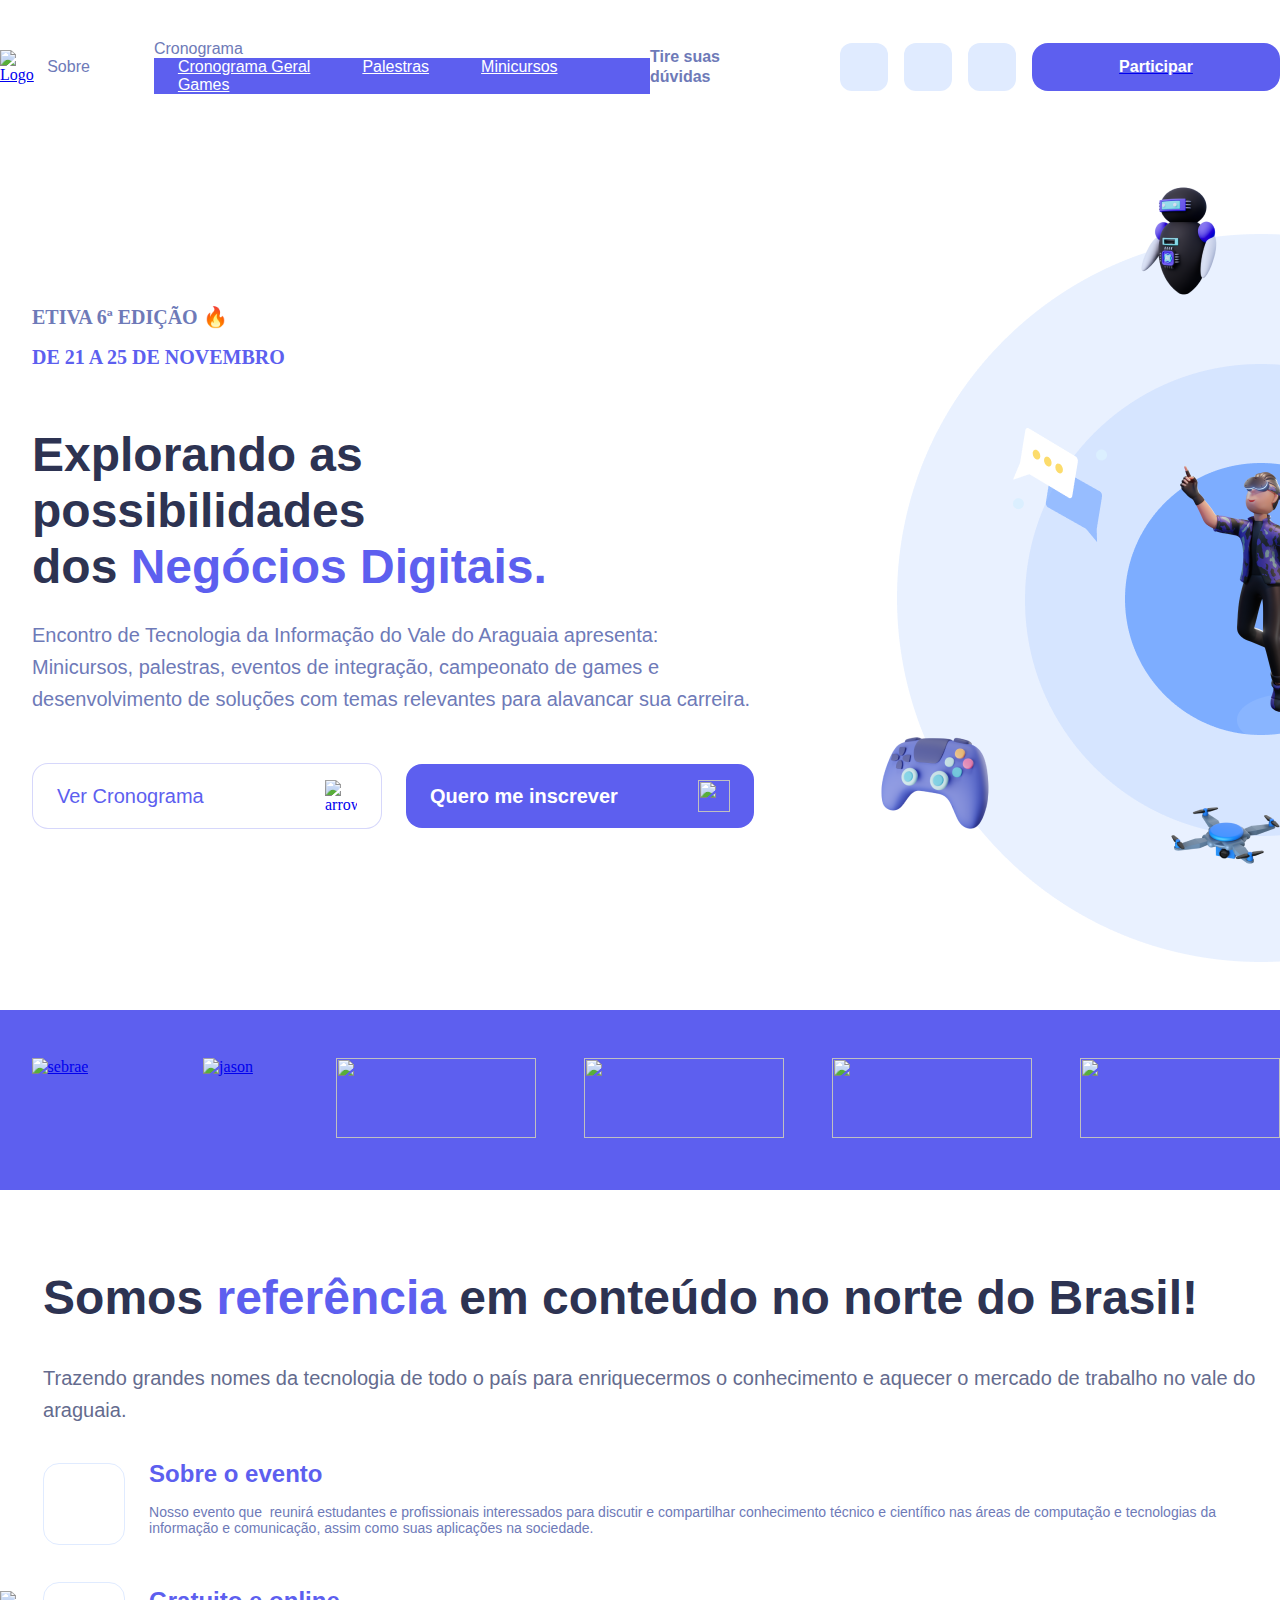
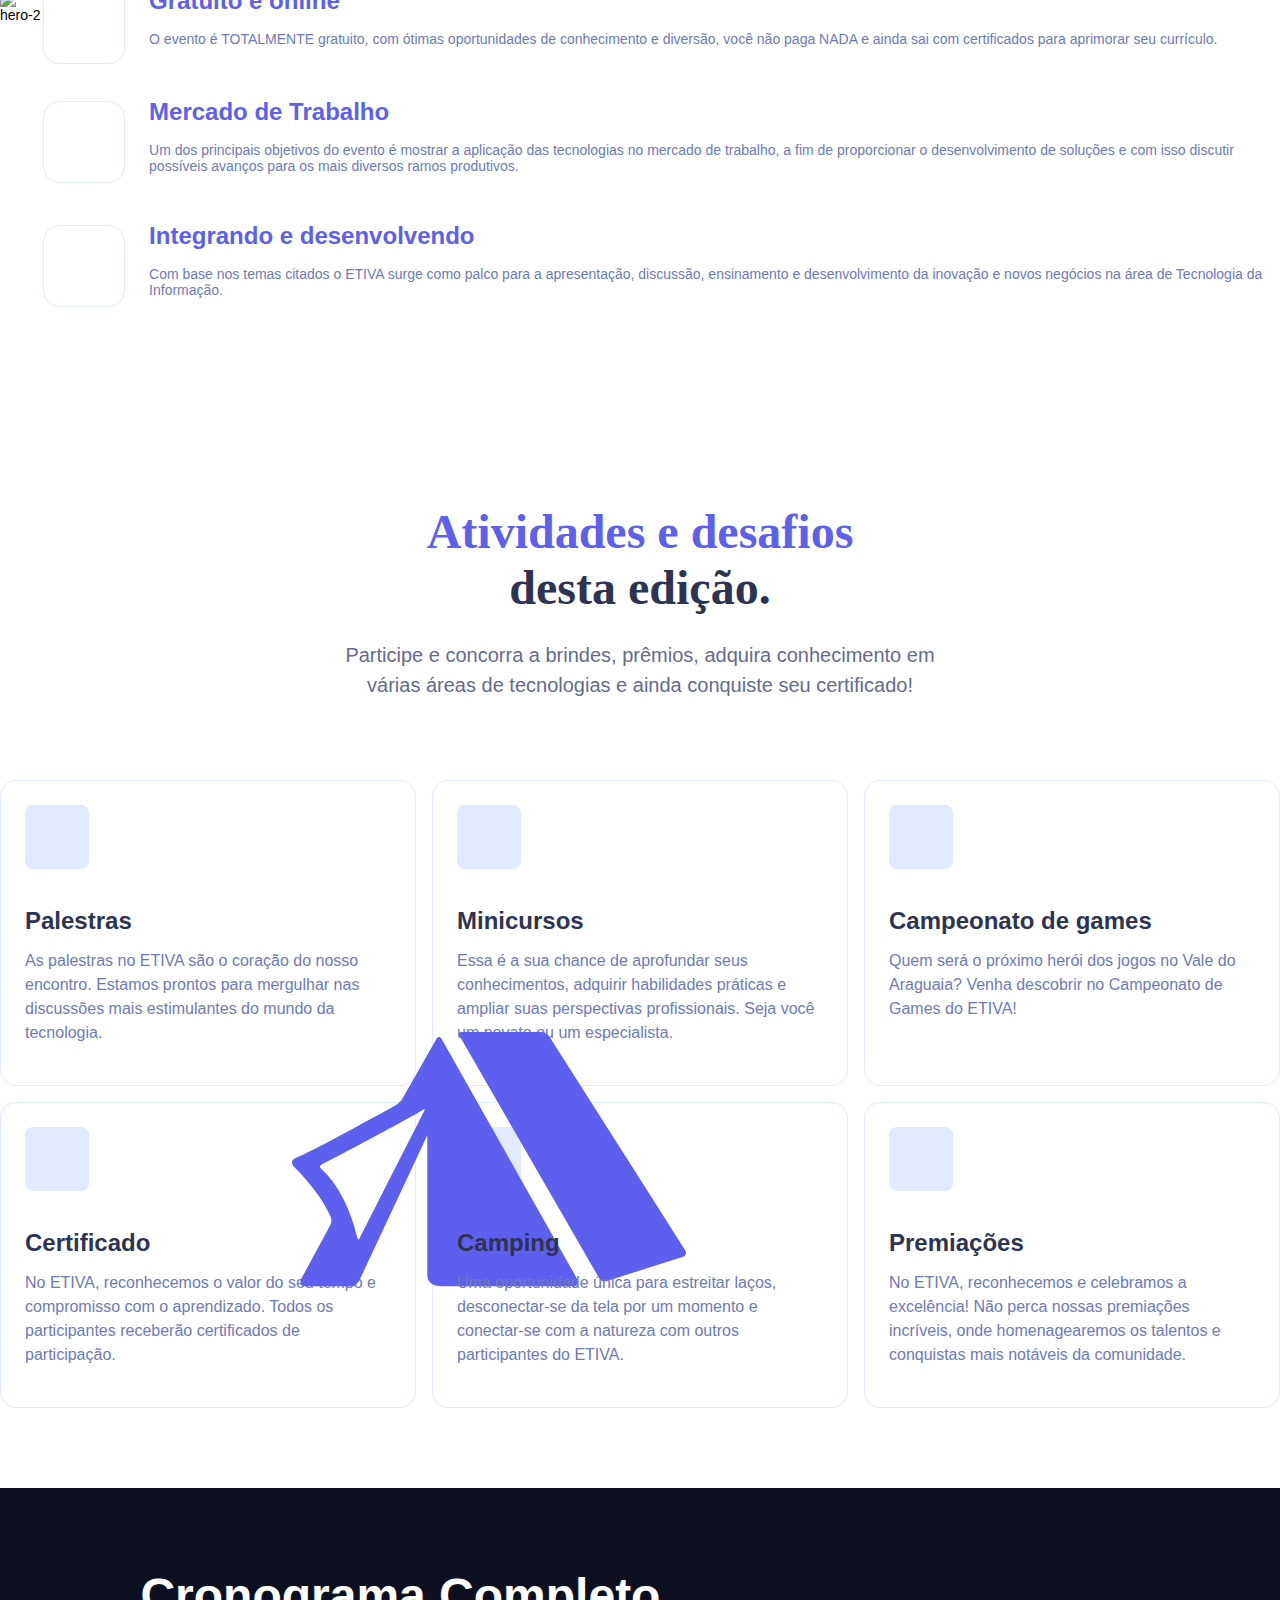
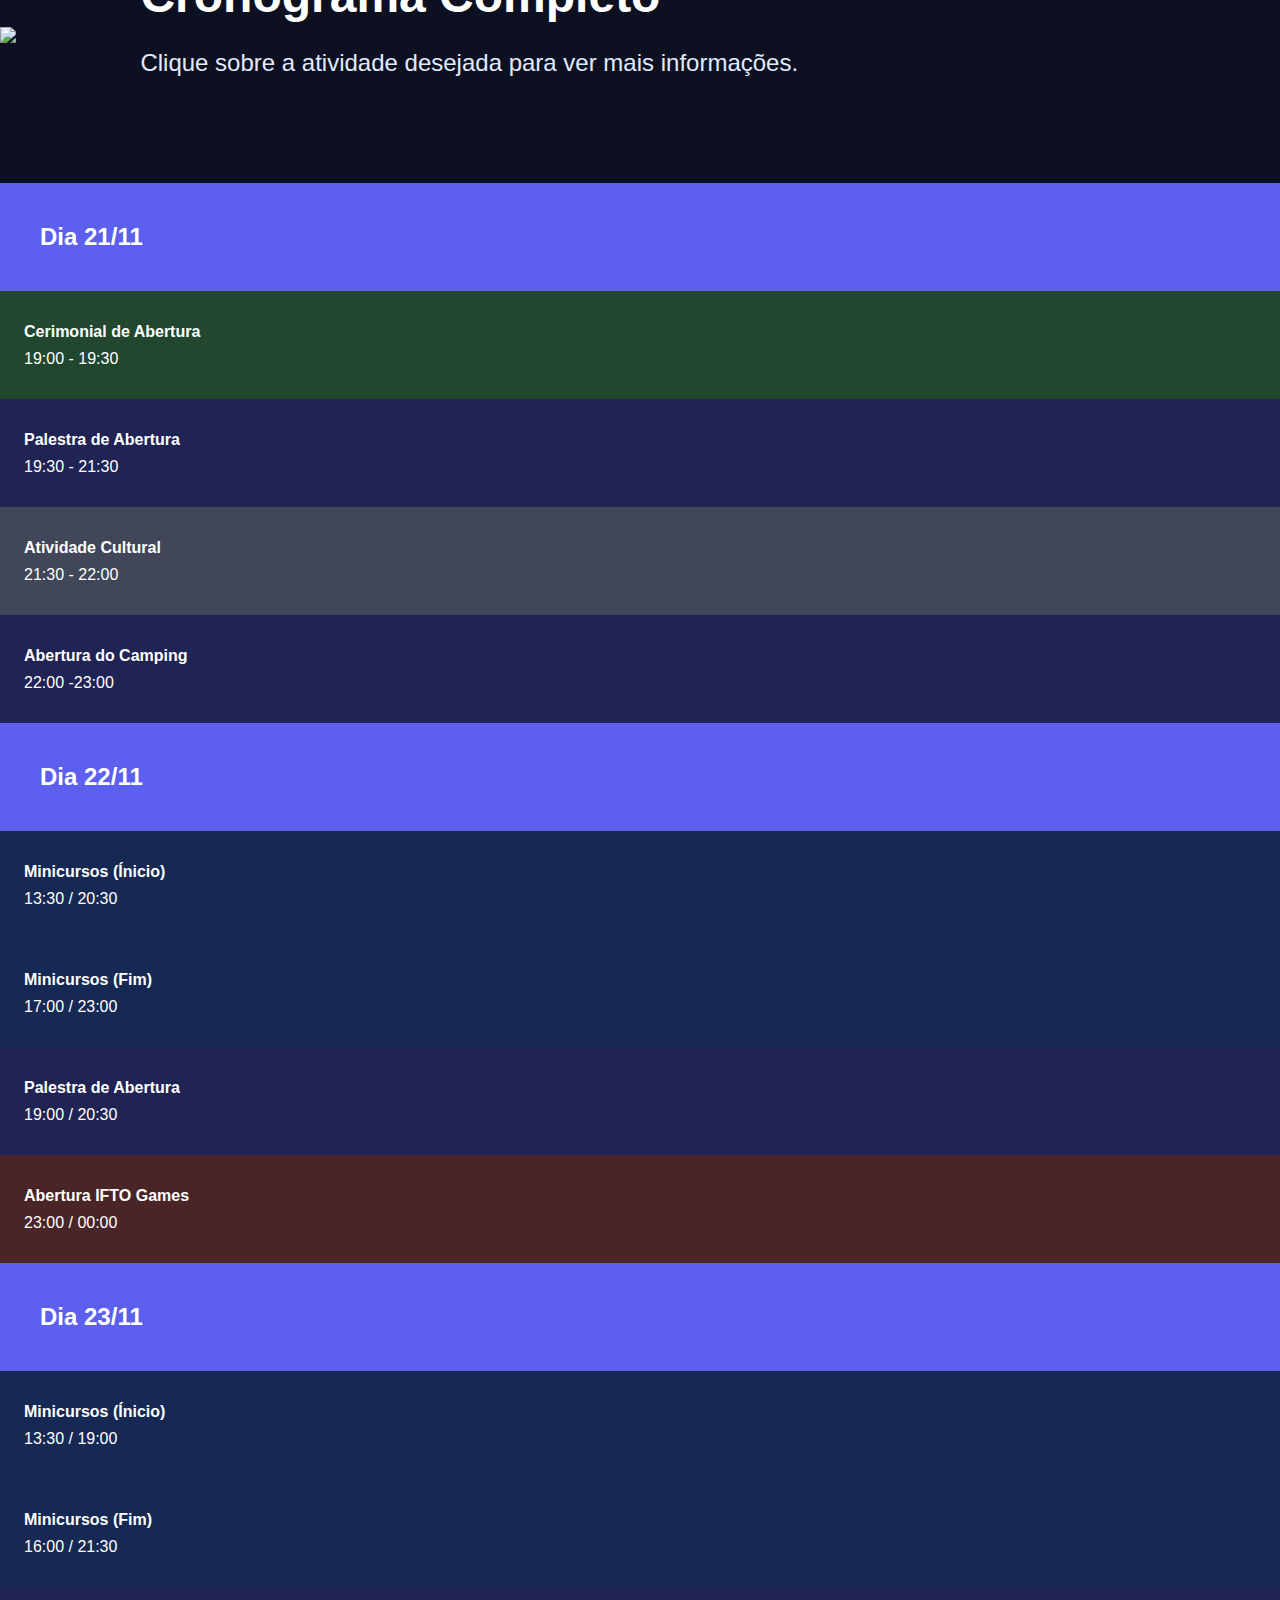
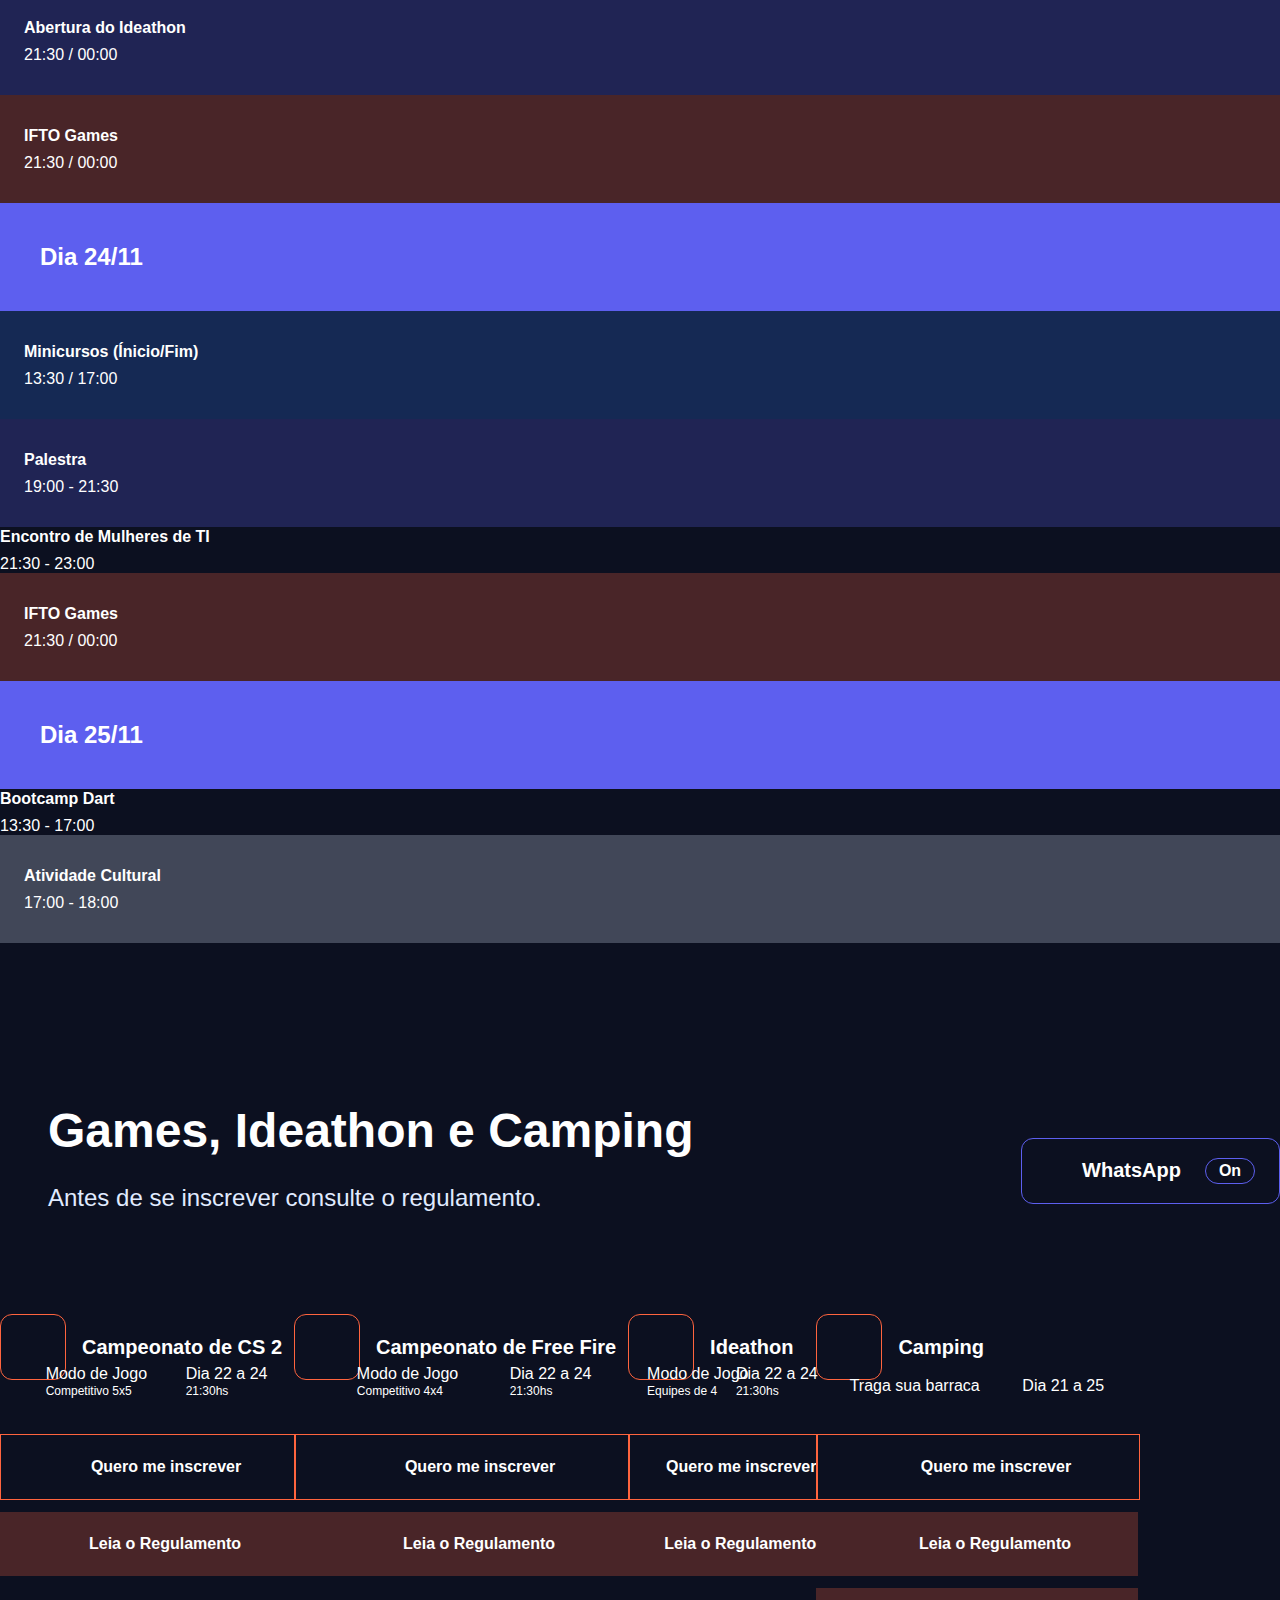
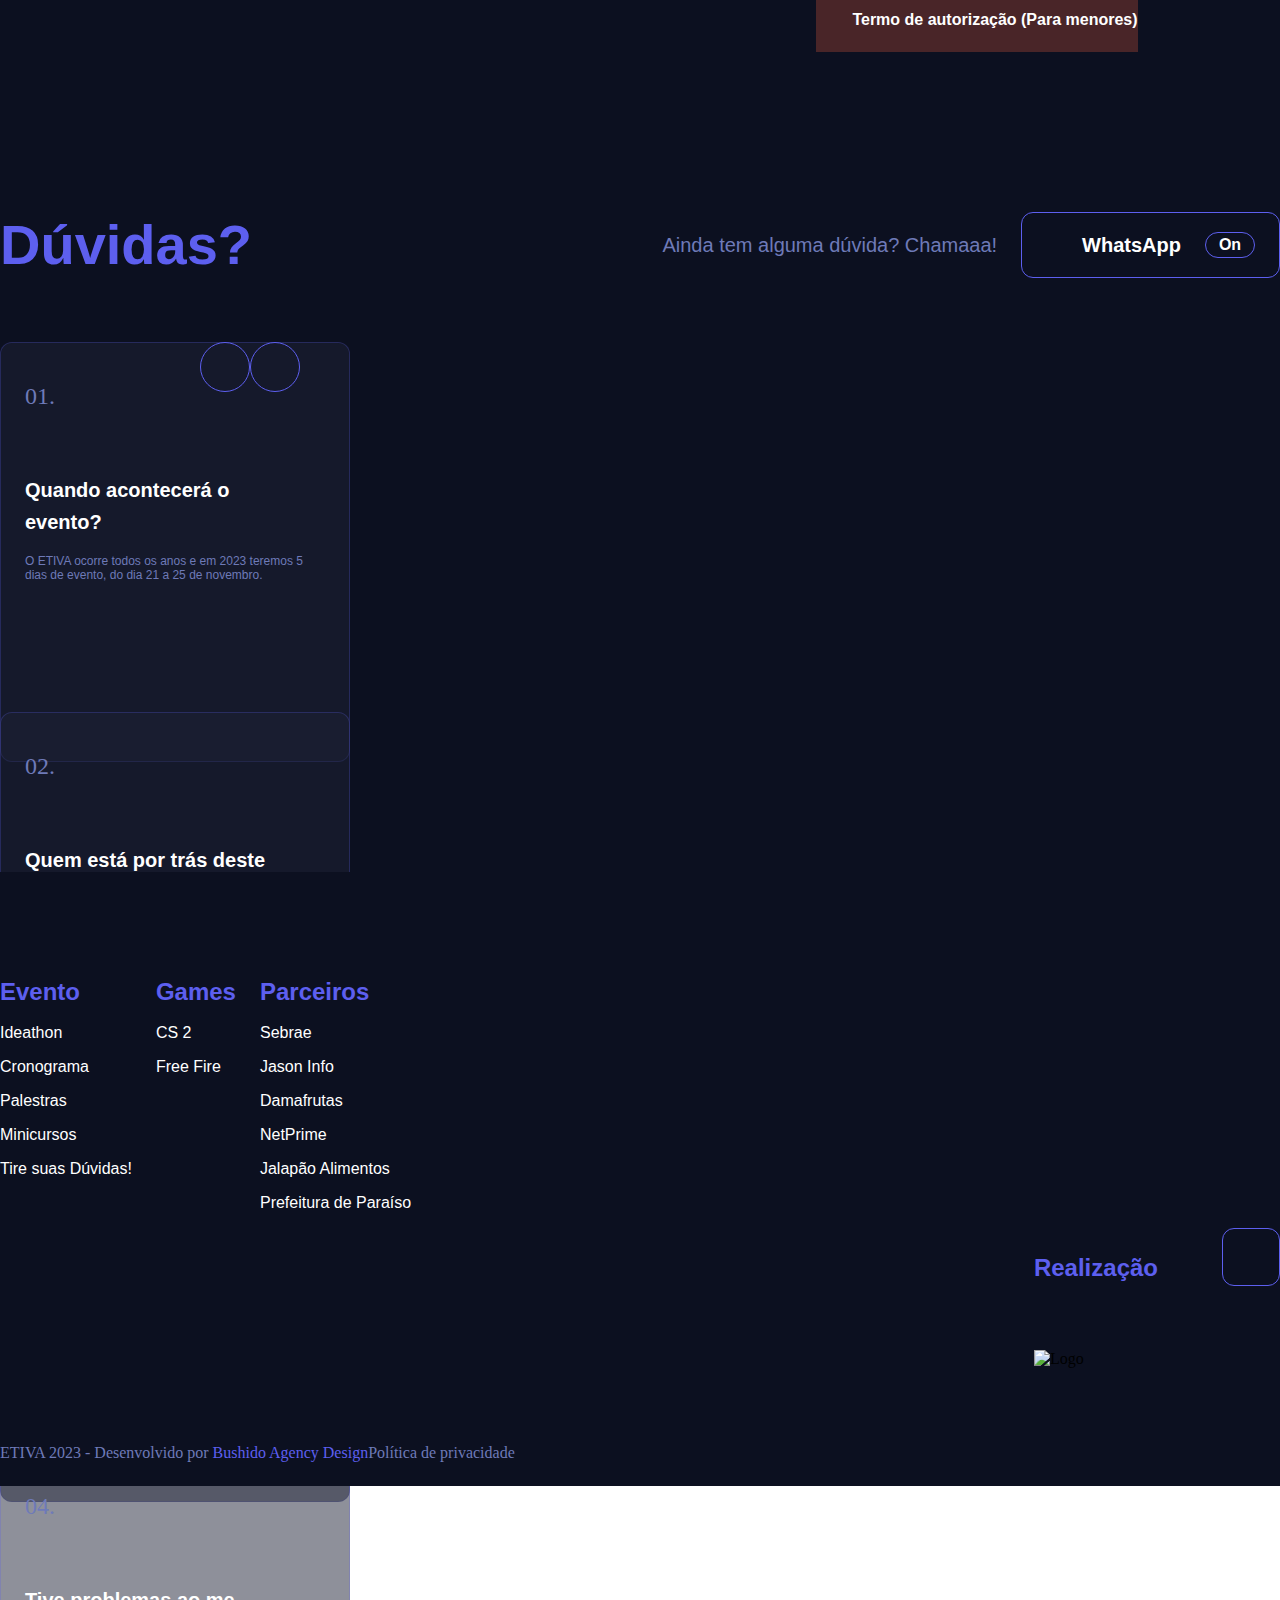
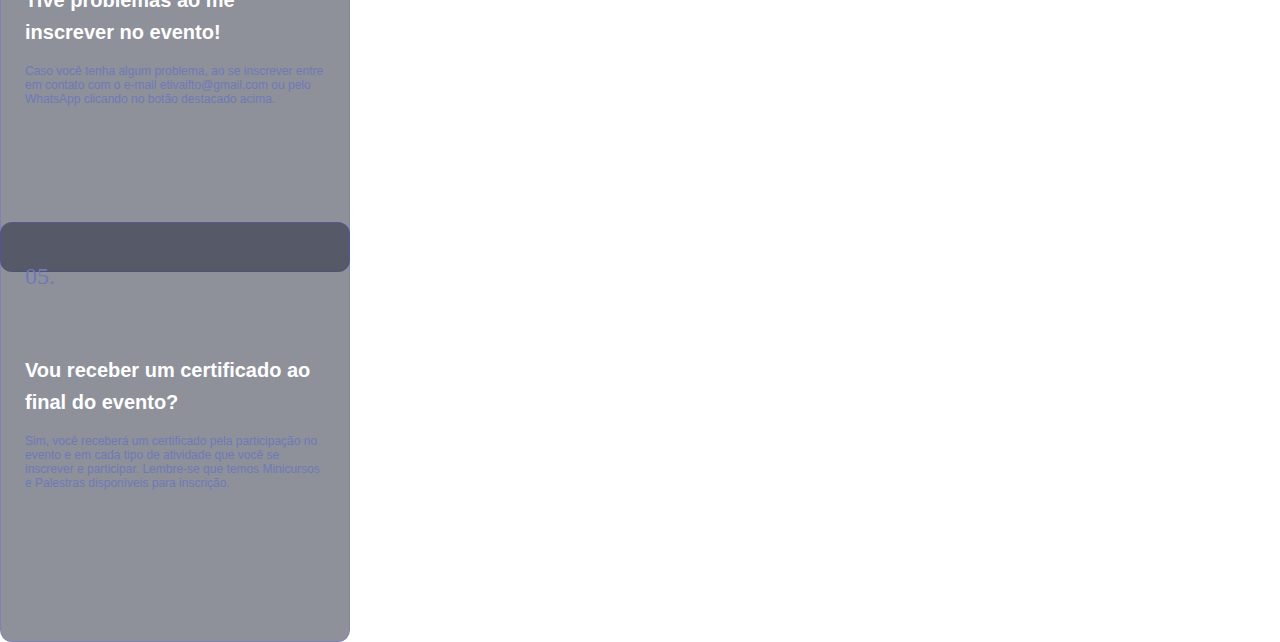
==== commit 7cebeae0: "feat: etiva page" ====
--- a/index.html
+++ b/index.html
@@ -1,18 +1,24 @@
 <!DOCTYPE html>
-<!--  This site was created in Webflow. http://www.webflow.com  -->
-<!--  Last Published: Fri Nov 05 2021 17:01:57 GMT+0000 (Coordinated Universal Time)  -->
+<!--  This site was created in Webflow. https://www.webflow.com  -->
+<!--  Last Published: Sat Nov 04 2023 18:01:10 GMT+0000 (Coordinated Universal Time)  -->
 <html
   data-wf-page="6150eafba3c2ea4a55bd3282"
   data-wf-site="6150eafba3c2ea7b6dbd3281"
 >
   <head>
     <meta charset="utf-8" />
-    <title>ETIVA VI - Negócios Digitais</title>
+    <title>ETIVA VI - Explorando os Negócios Digitais!</title>
     <meta content="width=device-width, initial-scale=1" name="viewport" />
     <meta content="Webflow" name="generator" />
     <link href="css/normalize.css" rel="stylesheet" type="text/css" />
     <link href="css/webflow.css" rel="stylesheet" type="text/css" />
     <link href="css/etiva-iv.webflow.css" rel="stylesheet" type="text/css" />
+    <link href="https://fonts.googleapis.com" rel="preconnect" />
+    <link
+      href="https://fonts.gstatic.com"
+      rel="preconnect"
+      crossorigin="anonymous"
+    />
     <script
       src="https://ajax.googleapis.com/ajax/libs/webfont/1.6.26/webfont.js"
       type="text/javascript"
@@ -27,7 +33,6 @@
         },
       });
     </script>
-    <!-- [if lt IE 9]><script src="https://cdnjs.cloudflare.com/ajax/libs/html5shiv/3.7.3/html5shiv.min.js" type="text/javascript"></script><![endif] -->
     <script type="text/javascript">
       !(function (o, c) {
         var n = c.documentElement,
@@ -45,6 +50,74 @@
   <body class="body">
     <div class="div-block-61">
       <!-- HEADER -->
+      <header
+        id="nav"
+        data-w-id="e6ede1e9-e63a-9a64-e24f-f9c81fe65982"
+        class="sticky-nav"
+      >
+        <a href="#Hero" class="div-block-3 w-inline-block"
+          ><img
+            src="images/Logotype.svg"
+            loading="lazy"
+            alt="Logo"
+            class="image" /></a
+        ><img
+          src="images/bars.svg"
+          loading="lazy"
+          alt=""
+          class="image-24"
+        /><img src="images/close.svg" loading="lazy" alt="" class="image-25" />
+        <div class="div-block">
+          <a href="#About" class="nav-option">Sobre</a>
+          <div data-hover="true" data-delay="0" class="dropdown w-dropdown">
+            <div class="dropdown-toggle w-dropdown-toggle">
+              <div class="icon w-icon-dropdown-toggle"></div>
+              <div class="text-block-11">Cronograma</div>
+            </div>
+            <nav class="dropdown-list w-dropdown-list">
+              <a href="#Schedule" class="dropdown-link w-dropdown-link"
+                >Cronograma Geral</a
+              >
+              <a href="#Lecture" class="dropdown-link w-dropdown-link"
+                >Palestras</a
+              >
+              <a href="#Courses" class="dropdown-link w-dropdown-link"
+                >Minicursos</a
+              >
+              <a href="#Games" class="dropdown-link w-dropdown-link">Games</a>
+            </nav>
+          </div>
+          <a href="#FAQ" class="nav-option-bold">Tire suas dúvidas</a>
+        </div>
+        <div class="div-block-2">
+          <a
+            href="http://www.ifto.edu.br/paraiso"
+            target="_blank"
+            class="block-social-media w-inline-block"
+            ><img src="images/ifto.svg" loading="lazy" alt=""
+          /></a>
+          <a
+            href="https://www.instagram.com/etivaifto/"
+            target="_blank"
+            class="block-social-media w-inline-block"
+            ><img src="images/instagram.svg" loading="lazy" alt=""
+          /></a>
+          <a
+            href="https://www.facebook.com/etivaifto-101878548946452/"
+            target="_blank"
+            class="block-social-media w-inline-block"
+            ><img src="images/facebook.svg" loading="lazy" alt=""
+          /></a>
+          <a
+            href="https://suap.ifto.edu.br/eventos/inscricao/75/"
+            target="_blank"
+            class="button w-button"
+            ><strong class="bold-text">Participar</strong></a
+          >
+        </div>
+      </header>
+
+      <!-- MOBILE SIDEBAR -->
       <div class="div-block-63">
         <div class="div-links-menu">
           <h1 class="title-link-menu">Menu</h1>
@@ -65,7 +138,7 @@
             />
           </a>
           <a
-            href="https://si.ifto.edu.br/evento/inscricao/1087/"
+            href="https://suap.ifto.edu.br/eventos/inscricao/75/"
             target="_blank"
             class="button-primary w-inline-block"
           >
@@ -80,6 +153,8 @@
         </div>
       </div>
     </div>
+
+    <!-- HEADER LINKS -->
     <header
       id="nav"
       data-w-id="e6ede1e9-e63a-9a64-e24f-f9c81fe65982"
@@ -139,7 +214,7 @@
           ><img src="images/facebook.svg" loading="lazy" alt=""
         /></a>
         <a
-          href="https://si.ifto.edu.br/evento/inscricao/1087/"
+          href="https://suap.ifto.edu.br/eventos/inscricao/75/"
           target="_blank"
           class="button w-button"
           ><strong class="bold-text">Participar</strong></a
@@ -148,24 +223,24 @@
     </header>
 
     <!-- HERO SECTION -->
-    <div id="Hero" class="hero wf-section">
+    <div id="Hero" class="hero">
       <div class="columns w-row">
         <div class="column w-col w-col-6">
           <div class="div-block-64">
             <h4 class="heading">
-              VENHA PARTICIPAR DO 6º ETIVA!
-              <span class="text-span-2">DE 21 A 25 DE NOVEMBRO</span>
+              ETIVA 6ª EDIÇÃO 🔥
+              <p class="text-span-2">DE 21 A 25 DE NOVEMBRO</p>
             </h4>
             <h1 class="h1">
-              Explorando as <br />possibilidades<br />dos
+              Explorando as<br />possibilidades<br />dos
               <span class="text-span">Negócios Digitais.</span>
             </h1>
           </div>
           <p class="paragraph">
-            O Encontro de Tecnologia da Informação do Vale do Araguaia
-            apresenta: Minicursos, palestras, eventos de integração, campeonato
-            de games e desenvolvimento de soluções com temas relevantes para
-            alavancar sua carreira.
+            Encontro de Tecnologia da Informação do Vale do Araguaia apresenta:
+            Minicursos, palestras, eventos de integração, campeonato de games e
+            desenvolvimento de soluções com temas relevantes para alavancar sua
+            carreira.
           </p>
           <div class="div-group-hero">
             <a href="#Schedule" class="button-outline w-inline-block">
@@ -192,11 +267,12 @@
             </a>
           </div>
         </div>
-        <div class="column-1 w-col w-col-6">
+        <div class="column-2 w-col w-col-6">
           <img
             src="images/etiva-hero-image.png"
             loading="lazy"
-            alt="hero"
+            alt=""
+            width="748"
             class="image-2"
           />
         </div>
@@ -204,7 +280,7 @@
     </div>
 
     <!-- PATROCINADORES -->
-    <div class="sponsor wf-section">
+    <div class="sponsor">
       <div class="w-layout-grid grid">
         <a
           href="https://www.sebrae.com.br/sites/PortalSebrae/ufs/to?codUf=24"
@@ -213,27 +289,37 @@
           ><img
             src="images/sebrae_logotipo.svg"
             loading="lazy"
-            alt="SEBRAE Tocantins"
+            alt="sebrae"
             class="sponsors"
         /></a>
         <a
-          href="https://www.facebook.com/jasoninfobrasil/"
+          href="https://www.jasoninfo.com.br/"
           target="_blank"
           class="w-inline-block"
           ><img
             src="images/jason_logotipo.svg"
             loading="lazy"
-            alt="Jason Info"
+            alt="jason"
             class="sponsors"
         /></a>
         <a
-          href="https://www.paraiso.to.gov.br/Secretarias/Secretaria-municipal-de-industria-e-comercio-"
+          href="https://www.paraiso.to.gov.br/"
           target="_blank"
-          class=""
+          class="w-inline-block"
           ><img
             src="images/sec-comercio-logo.svg"
             loading="lazy"
-            alt="Secretaria Municipal de Comércio e Indústria"
+            alt=""
+            class="sponsors"
+        /></a>
+        <a
+          href="https://api.whatsapp.com/send?phone=5563984684045"
+          target="_blank"
+          class="w-inline-block"
+          ><img
+            src="images/dama-frutas-logo.svg"
+            loading="lazy"
+            alt=""
             class="sponsors"
         /></a>
         <a
@@ -243,34 +329,24 @@
           ><img
             src="images/jalapao-logo.svg"
             loading="lazy"
-            alt="Jalapão Alimentos"
+            alt=""
             class="sponsors"
         /></a>
         <a
-          href="https://idcorpbrasil.com.br/home-pt/"
+          href="https://netprime.online/"
           target="_blank"
           class="w-inline-block"
           ><img
-            src="images/dama-frutas-logo.svg"
+            src="images/netprime-branca-1.svg"
             loading="lazy"
-            alt="DamaFrutas Distribuidora"
+            alt=""
             class="sponsors"
         /></a>
-        <!-- <a
-          href="https://api.whatsapp.com/send?phone=556336022732"
-          target="_blank"
-          class="w-inline-block"
-          ><img
-            src="images/Netbox.svg"
-            loading="lazy"
-            alt="netbox"
-            class="sponsors"
-        /></a> -->
       </div>
     </div>
 
-    <!-- SOBRE O EVENTO -->
-    <div id="About" class="about wf-section">
+    <!-- SOBRE -->
+    <div id="About" class="about">
       <div class="columns-2 w-row">
         <div class="column-3 w-col w-col-6">
           <img
@@ -298,7 +374,7 @@
               <div class="div-block-7">
                 <h1 class="heading-3">Sobre o evento</h1>
                 <p class="paragraph-3">
-                  Nosso evento que reunirá estudantes e profissionais
+                  Nosso evento que  reunirá estudantes e profissionais
                   interessados para discutir e compartilhar conhecimento técnico
                   e científico nas áreas de computação e tecnologias da
                   informação e comunicação, assim como suas aplicações na
@@ -338,13 +414,12 @@
                 <img src="images/hands-clapping.svg" loading="lazy" alt="" />
               </div>
               <div class="div-block-7">
-                <h1 class="heading-3">Negócios Digitais</h1>
+                <h1 class="heading-3">Integrando e desenvolvendo</h1>
                 <p class="paragraph-3">
-                  ETIVA emerge como o espaço essencial para explorar, debater,
-                  aprender e aprimorar as perspectivas e oportunidades nos
-                  negócios digitais. Neste evento, buscamos abrir caminhos para
-                  entender, compartilhar e promover a inovação no cenário em
-                  constante transformação dos negócios digitais.<br />
+                  Com base nos temas citados o ETIVA surge como palco para a
+                  apresentação, discussão, ensinamento e desenvolvimento da
+                  inovação e novos negócios na área de Tecnologia da
+                  Informação.<br />
                 </p>
               </div>
             </div>
@@ -361,16 +436,14 @@
           edição.
         </h1>
         <p class="paragraph-2-copy">
-          Participe e concorra a brindes, prêmios e adquira conhecimento em
-          várias áreas de tecnologias além de conquistar seu certificado!
+          Participe e concorra a brindes, prêmios, adquira conhecimento em
+          várias áreas de tecnologias e ainda conquiste seu certificado!
         </p>
       </div>
-
-      <!-- Cards de Atividades -->
       <div class="w-layout-grid grid-2">
         <div class="div-block-8">
           <div class="div-block-9">
-            <img src="images/lecture.svg" loading="lazy" alt="" />
+            <img src="images/user-bounty-hunter.svg" loading="lazy" alt="" />
           </div>
           <div class="div-block-10">
             <h1 class="heading-4">Palestras</h1>
@@ -447,7 +520,9 @@
         </div>
       </div>
     </div>
-    <!-- <div id="Schedule" class="schedule wf-section">
+
+    <!-- CRONOGRAMA -->
+    <div id="Schedule" class="schedule">
       <div class="div-block-12">
         <div class="div-block-68">
           <div>
@@ -467,3621 +542,108 @@
         </div>
       </div>
       <div class="columns-6 w-row">
-        <div class="column-9 w-col w-col-4">
+        <div class="column-9 w-col w-col-3">
           <div class="card-day">
-            <img
-              src="images/calendar.svg"
-              loading="lazy"
-              alt="calendario"
-              class="image-9"
-            />
-            <h1 class="heading-7">Dia 09/11</h1>
+            <h1 class="heading-7">Dia 21/11</h1>
           </div>
           <div class="abertura">
             <h1 class="title-cards-cronograma">Cerimonial de Abertura</h1>
             <div class="text-card-cronograma">19:00 - 19:30</div>
           </div>
           <a href="#Lecture" class="cards-palestra w-inline-block">
-            <h1 class="title-cards-cronograma">João Gondim (Palestra)</h1>
-            <div class="text-card-cronograma">19:30 - 20:45</div>
+            <h1 class="title-cards-cronograma">Palestra de Abertura</h1>
+            <div class="text-card-cronograma">19:30 - 21:30</div>
           </a>
           <div class="cards-cultural">
             <h1 class="title-cards-cronograma">Atividade Cultural</h1>
-            <div class="text-card-cronograma">20:45 - 21:00</div>
+            <div class="text-card-cronograma">21:30 - 22:00</div>
           </div>
           <a href="#Lecture" class="cards-palestra w-inline-block">
-            <h1 class="title-cards-cronograma">Evandro Hora (Palestra)</h1>
-            <div class="text-card-cronograma">21:00 - 22:15</div>
+            <h1 class="title-cards-cronograma">Abertura do Camping</h1>
+            <div class="text-card-cronograma">22:00 -23:00</div>
           </a>
         </div>
         <div class="column-10 w-col w-col-2">
           <div class="card-day">
-            <img
-              src="images/calendar.svg"
-              loading="lazy"
-              alt="calendario"
-              class="image-9"
-            />
-            <h1 class="heading-7">Dia 10/11</h1>
+            <h1 class="heading-7">Dia 22/11</h1>
           </div>
           <a href="#Courses" class="cards-minicursos w-inline-block">
             <h1 class="title-cards-cronograma">Minicursos (Ínicio)</h1>
-            <div class="text-card-cronograma">19:00</div>
-          </a>
-          <div class="cards-blank"></div>
-          <div class="cards-blank"></div>
+            <div class="text-card-cronograma">13:30 / 20:30</div>
+          </a>
           <a href="#Courses" class="cards-minicursos w-inline-block">
-            <h1 class="title-cards-cronograma">Minicursos (Término)</h1>
-            <div class="text-card-cronograma">22:00</div>
+            <h1 class="title-cards-cronograma">Minicursos (Fim)</h1>
+            <div class="text-card-cronograma">17:00 / 23:00</div>
+          </a>
+          <a href="#Lecture" class="cards-palestra w-inline-block">
+            <h1 class="title-cards-cronograma">Palestra de Abertura</h1>
+            <div class="text-card-cronograma">19:00 / 20:30</div>
+          </a>
+          <a href="#Games" class="cards-games w-inline-block">
+            <h1 class="title-cards-cronograma">Abertura IFTO Games</h1>
+            <div class="text-card-cronograma">23:00 / 00:00</div>
           </a>
         </div>
         <div class="column-12 w-col w-col-2">
           <div class="card-day">
-            <img
-              src="images/calendar.svg"
-              loading="lazy"
-              alt="calendario"
-              class="image-9"
-            />
-            <h1 class="heading-7">Dia 11/11</h1>
+            <h1 class="heading-7">Dia 23/11</h1>
           </div>
           <a href="#Courses" class="cards-minicursos w-inline-block">
             <h1 class="title-cards-cronograma">Minicursos (Ínicio)</h1>
-            <div class="text-card-cronograma">19:00</div>
-          </a>
-          <div class="cards-blank"></div>
-          <div class="cards-blank"></div>
+            <div class="text-card-cronograma">13:30 / 19:00</div>
+          </a>
           <a href="#Courses" class="cards-minicursos w-inline-block">
-            <h1 class="title-cards-cronograma">Minicursos (Término)</h1>
-            <div class="text-card-cronograma">22:00</div>
-          </a>
-        </div>
-        <div class="column-11 w-col w-col-2">
+            <h1 class="title-cards-cronograma">Minicursos (Fim)</h1>
+            <div class="text-card-cronograma">16:00 / 21:30</div>
+          </a>
+          <a href="#Lecture" class="cards-palestra w-inline-block">
+            <h1 class="title-cards-cronograma">Abertura do Ideathon</h1>
+            <div class="text-card-cronograma">21:30 / 00:00</div>
+          </a>
+          <a href="#Games" class="cards-games w-inline-block">
+            <h1 class="title-cards-cronograma">IFTO Games</h1>
+            <div class="text-card-cronograma">21:30 / 00:00</div>
+          </a>
+        </div>
+        <div class="column-11 w-col w-col-3">
           <div class="card-day">
-            <img
-              src="images/calendar.svg"
-              loading="lazy"
-              alt="calendario"
-              class="image-9"
-            />
-            <h1 class="heading-7">Dia 12/11</h1>
-          </div>
+            <h1 class="heading-7">Dia 24/11</h1>
+          </div>
+          <a href="#Courses" class="cards-minicursos w-inline-block">
+            <h1 class="title-cards-cronograma">Minicursos (Ínicio/Fim)</h1>
+            <div class="text-card-cronograma">13:30 / 17:00</div>
+          </a>
           <a href="#Lecture" class="cards-palestra w-inline-block">
-            <h1 class="title-cards-cronograma">Gerson Castro (Palestra)</h1>
-            <div class="text-card-cronograma">19:00 - 20:00</div>
-          </a>
+            <h1 class="title-cards-cronograma">Palestra</h1>
+            <div class="text-card-cronograma">19:00 - 21:30</div>
+          </a>
+          <div class="cards-mulheres">
+            <h1 class="title-cards-cronograma">Encontro de Mulheres de TI</h1>
+            <div class="text-card-cronograma">21:30 - 23:00</div>
+          </div>
+          <a href="#Games" class="cards-games w-inline-block">
+            <h1 class="title-cards-cronograma">IFTO Games</h1>
+            <div class="text-card-cronograma">21:30 / 00:00</div>
+          </a>
+        </div>
+        <div class="column-13 w-col w-col-2">
+          <div class="card-day">
+            <h1 class="heading-7">Dia 25/11</h1>
+          </div>
+          <div class="cards-bootcamp">
+            <h1 class="title-cards-cronograma">Bootcamp Dart</h1>
+            <div class="text-card-cronograma">13:30 - 17:00</div>
+          </div>
           <div class="cards-cultural">
             <h1 class="title-cards-cronograma">Atividade Cultural</h1>
-            <div class="text-card-cronograma">20:00 - 20:10</div>
-          </div>
-          <div class="cards-egressos">
-            <h1 class="title-cards-cronograma">Encontro de Egressos</h1>
-            <div class="text-card-cronograma">20:10 - 21:00</div>
-          </div>
-          <a href="#Games" class="cards-games w-inline-block">
-            <h1 class="title-cards-cronograma">Abertura IFTO Games</h1>
-            <div class="text-card-cronograma">21:00 - 22:00</div>
-          </a>
-        </div>
-        <div class="column-13 w-col w-col-2">
-          <div class="card-day">
-            <img
-              src="images/calendar.svg"
-              loading="lazy"
-              alt="calendario"
-              class="image-9"
-            />
-            <h1 class="heading-7">Dia 13/11</h1>
-          </div>
-          <a href="#Lecture" class="cards-palestra w-inline-block">
-            <h1 class="title-cards-cronograma">Bruno Ribeiro (Palestra)</h1>
-            <div class="text-card-cronograma">19:00 - 20:15</div>
-          </a>
-          <div class="cards-cultural">
-            <h1 class="title-cards-cronograma">Atividade Cultural</h1>
-            <div class="text-card-cronograma">20:15 - 20:30</div>
-          </div>
-          <a href="#Lecture" class="cards-palestra w-inline-block">
-            <h1 class="title-cards-cronograma">SEBRAE (Palestra)</h1>
-            <div class="text-card-cronograma">20:30 - 21:45</div>
-          </a>
-          <div class="cards-encerramento">
-            <h1 class="title-cards-cronograma">Encerramento</h1>
-            <div class="text-card-cronograma">21:45 - 22:30</div>
+            <div class="text-card-cronograma">17:00 - 18:00</div>
           </div>
         </div>
       </div>
     </div>
-    <div id="Lecture" class="speaker wf-section">
-      <div class="div-block-12">
-        <div class="div-block-66">
-          <div>
-            <img
-              src="images/speeches.svg"
-              loading="lazy"
-              alt="palestras"
-              class="image-11"
-            />
-          </div>
-          <div class="div-block-13">
-            <h1 class="heading-5">Área de palestras</h1>
-            <p class="paragraph-5">
-              Selecione o dia que deseja para ver mais detalhes.
-            </p>
-          </div>
-        </div>
-      </div>
-      <div
-        data-duration-in="300"
-        data-duration-out="100"
-        data-current="Tab 1"
-        data-easing="ease-in-out"
-        class="tabs w-tabs"
-      >
-        <div class="tabs-menu w-tab-menu">
-          <a
-            data-w-tab="Tab 1"
-            class="tab-link-tab-1-palestra w-inline-block w-tab-link w--current"
-          >
-            <div class="text-block-2">Dia 09/11</div>
-          </a>
-          <a
-            data-w-tab="Tab 2"
-            class="tab-link-tab-1-palestra w-inline-block w-tab-link"
-          >
-            <div class="text-block-3">Dia 12/11</div>
-          </a>
-          <a
-            data-w-tab="Tab 3"
-            class="tab-link-tab-1-palestra w-inline-block w-tab-link"
-          >
-            <div class="text-block-4">Dia 13/11</div>
-          </a>
-        </div>
-        <div class="w-tab-content">
-          <div
-            data-w-tab="Tab 1"
-            class="tab-pane-tab-1 w-tab-pane w--tab-active"
-          >
-            <div
-              data-duration-in="300"
-              data-duration-out="100"
-              data-current="Tab 1"
-              data-easing="ease"
-              class="w-tabs"
-            >
-              <div class="tabs-menu-2 w-tab-menu">
-                <a
-                  data-w-tab="Tab 1"
-                  class="tab-link-tab-1-lecture-speaker w-inline-block w-tab-link w--current"
-                >
-                  <div class="div-block-14">
-                    <div class="text-block-5">Palestra 01</div>
-                    <div class="text-block-6">DDoS em tempos de IoT</div>
-                  </div>
-                </a>
-                <a
-                  data-w-tab="Tab 2"
-                  class="tab-link-tab-1-lecture-speaker w-inline-block w-tab-link"
-                >
-                  <div>
-                    <div class="text-block-5">Palestra 2</div>
-                    <div class="text-block-6">
-                      Panorama de Cybersecurity no mercado atual
-                    </div>
-                  </div>
-                </a>
-              </div>
-              <div class="w-tab-content">
-                <div data-w-tab="Tab 1" class="w-tab-pane w--tab-active">
-                  <div class="columns-3 w-row">
-                    <div class="column-5 w-col w-col-5">
-                      <div class="div-avatar">
-                        <div class="div-left-lecture"></div>
-                        <img
-                          src="images/João-Gondim.png"
-                          loading="lazy"
-                          alt=""
-                          class="image-7"
-                        />
-                      </div>
-                      <a
-                        href="https://youtu.be/qYCmQ89ph2g"
-                        target="_blank"
-                        class="button-tab-primary w-inline-block"
-                        ><img
-                          src="images/tv.svg"
-                          loading="lazy"
-                          alt=""
-                          class="image-6"
-                        />
-                        <div class="text-block-7">Assistir Palestra</div>
-                      </a>
-                    </div>
-                    <div class="column-6 w-col w-col-7">
-                      <div class="div-right">
-                        <div>
-                          <div class="div-block-17">
-                            <div class="div-block-20">
-                              <div class="block-minicursos">
-                                <img
-                                  src="images/comment-dots.svg"
-                                  loading="lazy"
-                                  alt=""
-                                  class="image-8"
-                                />
-                              </div>
-                              <div class="div-block-19">
-                                <h1 class="heading-6">DDoS em tempos de IoT</h1>
-                              </div>
-                            </div>
-                          </div>
-                          <div class="div-block-21">
-                            <p class="paragraph-6">
-                              A Internet das Coisas (IoT) vem se consolidando
-                              como uma tendência na evolução da própria Internet
-                              tendo como base três pilares: os dispositivos, a
-                              conectividade e a semântica das informações lá
-                              presentes. Sua disseminação levou à interconexão
-                              de bilhões de dispositivos interligados.
-                              Entretanto, a sinergia resultante traz consigo
-                              questões de segurança relevantes nos três pilares.
-                              Têm sido frequentes previsões catastróficas
-                              associadas ao abuso de tal infraestrutura por
-                              diversas formas de ataque como negação de serviço
-                              (DoS). Ataques DoS assolam a Internet desde o
-                              final dos anos 1980, com suas versões distribuídas
-                              surgindo já na década seguinte, dando um salto
-                              quantitativo com as botnets na primeira década do
-                              novo milênio. A partir de 2013, a barreira dos
-                              ataques volumétricos ultrapassa os 100 Gbps e vem
-                              crescendo exponencialmente desde então.<br /><br />Assim,
-                              discutem-se as principais questões de segurança
-                              associadas a IoT, e sua alavancagem com a entrada
-                              do 5G, juntamente com a evolução de DDoS,
-                              evidenciando onde estes se encontram. A questão
-                              sobre como os ataques DDoS devem evoluir é
-                              abordada tentando-se avaliar a gravidade de tal
-                              ameaça.<br />
-                            </p>
-                          </div>
-                        </div>
-                        <div class="div-block-22">
-                          <div class="div-block-17">
-                            <div class="div-block-20">
-                              <div class="div-block-18">
-                                <img
-                                  src="images/user-bounty-hunter_1.svg"
-                                  loading="lazy"
-                                  alt=""
-                                  class="image-8"
-                                />
-                              </div>
-                              <div class="div-block-19">
-                                <h1 class="heading-6">João Gondim (UnB)</h1>
-                              </div>
-                            </div>
-                          </div>
-                          <div class="div-block-21">
-                            <p class="paragraph-6">
-                              João Gondim é Graduado em Engenharia Elétrica
-                              (Eletrônica) pela Universidade Federal da
-                              Pernambuco (1984), mestre (M.Sc.) em Computer
-                              Science pelo Imperial College of Science and
-                              Technology da University of London (1987) e com
-                              Doutorado (Ph.D.) em Engenharia Elétrica pela
-                              Universidade de Brasília (2017). Desde 1994 é
-                              professor do Departamento de Ciência da Computação
-                              (CIC) da referida universidade, atuando no
-                              Programa de Pós-Graduação Profissional em
-                              Engenharia Elétrica (PPEE). <br /><br />Além de
-                              experiência nas áreas de Engenharia Elétrica,
-                              Eletrônica e Ciência da Computação, professor
-                              Gondim tem atuado em projetos com ênfase em
-                              Segurança da Informação, especialmente Segurança
-                              de Redes, Segurança Cibernética e Criptografia.
-                              Atualmente coordena o CyberSecLab – Laboratório de
-                              Segurança Cibernética.
-                            </p>
-                          </div>
-                        </div>
-                        <div class="div-block-23">
-                          <div class="div-block-25">
-                            <div class="div-block-29">
-                              <div class="div-block-33">
-                                <div class="text-block-9">Ínicio</div>
-                              </div>
-                              <div class="div-block-30">
-                                <div class="text-block-9">Término</div>
-                              </div>
-                            </div>
-                            <div class="div-block-29-copy">
-                              <div class="div-block-31">
-                                <div class="text-block-9">19:30hs</div>
-                              </div>
-                              <div class="div-block-32">
-                                <div class="text-block-9">20:30hs</div>
-                              </div>
-                            </div>
-                          </div>
-                          <div class="div-block-24">
-                            <div class="div-block-33">
-                              <div class="text-block-9">Links</div>
-                            </div>
-                            <div class="div-block-34">
-                              <a
-                                href="https://www.linkedin.com/in/joao-gondim-05151410/"
-                                target="_blank"
-                                class="div-block-26 w-inline-block"
-                                ><img
-                                  src="images/linkedin.svg"
-                                  loading="lazy"
-                                  alt=""
-                              /></a>
-                              <a
-                                href="http://lattes.cnpq.br/1755987387907910"
-                                target="_blank"
-                                class="div-block-26 w-inline-block"
-                                ><img
-                                  src="images/cnpq.svg"
-                                  loading="lazy"
-                                  alt=""
-                              /></a>
-                            </div>
-                          </div>
-                        </div>
-                      </div>
-                    </div>
-                  </div>
-                </div>
-                <div data-w-tab="Tab 2" class="w-tab-pane">
-                  <div class="columns-3 w-row">
-                    <div class="column-5 w-col w-col-5">
-                      <div class="div-avatar">
-                        <div class="div-left-lecture"></div>
-                        <img
-                          src="images/Evandro-Hora.png"
-                          loading="lazy"
-                          alt=""
-                          class="image-7"
-                        />
-                      </div>
-                      <a
-                        href="https://youtu.be/qYCmQ89ph2g"
-                        target="_blank"
-                        class="button-tab-primary w-inline-block"
-                        ><img
-                          src="images/tv.svg"
-                          loading="lazy"
-                          alt=""
-                          class="image-6"
-                        />
-                        <div class="text-block-7">Assistir Palestra</div>
-                      </a>
-                    </div>
-                    <div class="column-6 w-col w-col-7">
-                      <div class="div-right">
-                        <div>
-                          <div class="div-block-17">
-                            <div class="div-block-20">
-                              <div class="block-minicursos">
-                                <img
-                                  src="images/comment-dots.svg"
-                                  loading="lazy"
-                                  alt=""
-                                  class="image-8"
-                                />
-                              </div>
-                              <div class="div-block-19">
-                                <h1 class="heading-6">
-                                  Panorama de <span>Cybersecurity</span> no
-                                  mercado atual
-                                </h1>
-                              </div>
-                            </div>
-                          </div>
-                          <div class="div-block-21">
-                            <p class="paragraph-6">
-                              Esta palestra visa apresentar um panorama do
-                              momento atual do mercado, onde empresas dos mais
-                              diversos setores estão vivendo tantos desafios na
-                              proteção de suas informações que são usadas na
-                              sustentação da cadeias de valor de seu negócio,
-                              bem como, nas suas tomadas de decisão
-                              estratégicas.
-                            </p>
-                          </div>
-                        </div>
-                        <div class="div-block-22">
-                          <div class="div-block-17">
-                            <div class="div-block-20">
-                              <div class="div-block-18">
-                                <img
-                                  src="images/user-bounty-hunter_1.svg"
-                                  loading="lazy"
-                                  alt=""
-                                  class="image-8"
-                                />
-                              </div>
-                              <div class="div-block-19">
-                                <h1 class="heading-6">Evandro Hora</h1>
-                              </div>
-                            </div>
-                          </div>
-                          <div class="div-block-21">
-                            <p class="paragraph-6">
-                              Evandro é Sócio-fundador da Tempest Security
-                              Intelligence. Possui mestrado em Ciências da
-                              Computação pela Universidade Federal de Pernambuco
-                              (UFPE/1999). Professor colaborador da UFPE e
-                              também contribui como professor em alguns cursos
-                              de especialização lato sensu de segurança da
-                              informação pelo país.
-                            </p>
-                          </div>
-                        </div>
-                        <div class="div-block-23">
-                          <div class="div-block-25">
-                            <div class="div-block-29">
-                              <div class="div-block-33">
-                                <div class="text-block-9">Ínicio</div>
-                              </div>
-                              <div class="div-block-30">
-                                <div class="text-block-9">Término</div>
-                              </div>
-                            </div>
-                            <div class="div-block-29-copy">
-                              <div class="div-block-31">
-                                <div class="text-block-9">21:00hs</div>
-                              </div>
-                              <div class="div-block-32">
-                                <div class="text-block-9">22:00hs</div>
-                              </div>
-                            </div>
-                          </div>
-                          <div class="div-block-24">
-                            <div class="div-block-33">
-                              <div class="text-block-9">Links</div>
-                            </div>
-                            <div class="div-block-34">
-                              <a
-                                href="https://www.linkedin.com/in/evandro-hora-283191a/"
-                                target="_blank"
-                                class="div-block-26 w-inline-block"
-                                ><img
-                                  src="images/linkedin.svg"
-                                  loading="lazy"
-                                  alt=""
-                              /></a>
-                              <a
-                                href="http://lattes.cnpq.br/7663082320725636"
-                                target="_blank"
-                                class="div-block-26 w-inline-block"
-                                ><img
-                                  src="images/cnpq.svg"
-                                  loading="lazy"
-                                  alt=""
-                              /></a>
-                            </div>
-                          </div>
-                        </div>
-                      </div>
-                    </div>
-                  </div>
-                </div>
-              </div>
-            </div>
-          </div>
-          <div data-w-tab="Tab 2" class="tab-pane-tab-2 w-tab-pane">
-            <div
-              data-duration-in="300"
-              data-duration-out="100"
-              data-current="Tab 1"
-              data-easing="ease"
-              class="w-tabs"
-            >
-              <div class="tabs-menu-2 w-tab-menu">
-                <a
-                  data-w-tab="Tab 1"
-                  class="tab-link-tab-1-2-copy w-inline-block w-tab-link w--current"
-                >
-                  <div class="div-block-14">
-                    <div class="text-block-5">Palestra 03</div>
-                    <div class="text-block-6">
-                      Tempest Academy &amp; Research: iniciativas e
-                      oportunidades em CiberEducação, Desenvolvimento
-                      Profissional, Pesquisa &amp; Inovação
-                    </div>
-                  </div>
-                </a>
-              </div>
-              <div class="w-tab-content">
-                <div data-w-tab="Tab 1" class="w-tab-pane w--tab-active">
-                  <div class="columns-3 w-row">
-                    <div class="column-5 w-col w-col-5">
-                      <div class="div-avatar">
-                        <div class="div-left-lecture"></div>
-                        <img
-                          src="images/Gerson-Castro.png"
-                          loading="lazy"
-                          alt=""
-                          class="image-7"
-                        />
-                      </div>
-                      <a
-                        href="https://youtu.be/filBPrAluhY"
-                        target="_blank"
-                        class="button-tab-primary w-inline-block"
-                        ><img
-                          src="images/tv.svg"
-                          loading="lazy"
-                          alt=""
-                          class="image-6"
-                        />
-                        <div class="text-block-7">Assistir Palestra</div>
-                      </a>
-                    </div>
-                    <div class="column-6 w-col w-col-7">
-                      <div class="div-right">
-                        <div>
-                          <div class="div-block-17">
-                            <div class="div-block-20">
-                              <div class="block-minicursos">
-                                <img
-                                  src="images/comment-dots.svg"
-                                  loading="lazy"
-                                  alt=""
-                                  class="image-8"
-                                />
-                              </div>
-                              <div class="div-block-19">
-                                <h1 class="heading-6">
-                                  Tempest Academy &amp; Research
-                                </h1>
-                              </div>
-                            </div>
-                          </div>
-                          <div class="div-block-21">
-                            <p class="paragraph-6">
-                              A Tempest é considerada a maior empresa brasileira
-                              especializada em cibersegurança e prevenção a
-                              fraudes digitais e também oferta um conjunto de
-                              iniciativas relacionadas em CiberEducação,
-                              Desenvolvimento Profissional, Pesquisa &amp;
-                              Inovação, tanto internamente para seus
-                              colaboradores, quanto externamente para estudantes
-                              de Instituições de Ensino Superior. Nesta palestra
-                              será apresentada algumas destas iniciativas que
-                              estudantes e profissionais de mercado podem se
-                              beneficiar em sua formação na área de
-                              Cibersegurança, bem como, as muitas oportunidades
-                              profissionais para você conseguir ingressar no
-                              time da Tempest.
-                            </p>
-                          </div>
-                        </div>
-                        <div class="div-block-22">
-                          <div class="div-block-17">
-                            <div class="div-block-20">
-                              <div class="div-block-18">
-                                <img
-                                  src="images/user-bounty-hunter_1.svg"
-                                  loading="lazy"
-                                  alt=""
-                                  class="image-8"
-                                />
-                              </div>
-                              <div class="div-block-19">
-                                <h1 class="heading-6">Gerson Castro</h1>
-                              </div>
-                            </div>
-                          </div>
-                          <div class="div-block-21">
-                            <p class="paragraph-6">
-                              Gerson Castro é o Head of Academy, Research &amp;
-                              Publishing da Tempest Security Intelligence.
-                              Executivo Sênior com 30 anos de experiência é um
-                              profissional  motivado por desafios e reconhecido
-                              pelo mercado por seu empreendedorismo, liderança,
-                              pragmatismo e alto senso de responsabilidade,
-                              empregando sua visão sistêmica, estratégica e
-                              totalmente voltada para resultados. Possui ainda
-                              experiência no mercado educacional onde já foi
-                              sócio-fundador, Pró-Reitor de Pós-Graduação,
-                              Pesquisa e Extensão, Head of Competence Center e
-                              ainda Coordenador e Professor em cursos de
-                              Graduação e Pós-Graduação. No programa Cisco
-                              Networking Academy realizou a formação de milhares
-                              de estudantes no Brasil desde 2001 e por seus
-                              resultados, à pedido e patrocinado pela própria
-                              Cisco Brasil, ainda foi o responsável pelo
-                              planejamento, gerenciamento e execução do seu
-                              Plano de Expansão entre 2011 e 2021, onde realizou
-                              a formação de mais de 5 mil novos Instrutores aos
-                              curso IT Essentials, CCNA CyberOps, CCNA R&amp;S e
-                              CCNP R&amp;S de diversas IES públicas e privadas,
-                              das forças armadas e programas acadêmicos de
-                              empresas de todo o país. <br />
-                            </p>
-                          </div>
-                        </div>
-                        <div class="div-block-23">
-                          <div class="div-block-25">
-                            <div class="div-block-29">
-                              <div class="div-block-33">
-                                <div class="text-block-9">Ínicio</div>
-                              </div>
-                              <div class="div-block-30">
-                                <div class="text-block-9">Término</div>
-                              </div>
-                            </div>
-                            <div class="div-block-29-copy">
-                              <div class="div-block-31">
-                                <div class="text-block-9">19:30hs</div>
-                              </div>
-                              <div class="div-block-32">
-                                <div class="text-block-9">20:30hs</div>
-                              </div>
-                            </div>
-                          </div>
-                          <div class="div-block-24">
-                            <div class="div-block-33">
-                              <div class="text-block-9">Links</div>
-                            </div>
-                            <div class="div-block-34">
-                              <a
-                                href="https://www.linkedin.com/in/gersoncastro/"
-                                target="_blank"
-                                class="div-block-26 w-inline-block"
-                                ><img
-                                  src="images/linkedin.svg"
-                                  loading="lazy"
-                                  alt=""
-                              /></a>
-                              <a
-                                href="http://lattes.cnpq.br/4420363792989877"
-                                target="_blank"
-                                class="div-block-26 w-inline-block"
-                                ><img
-                                  src="images/cnpq.svg"
-                                  loading="lazy"
-                                  alt=""
-                              /></a>
-                            </div>
-                          </div>
-                        </div>
-                      </div>
-                    </div>
-                  </div>
-                </div>
-              </div>
-            </div>
-          </div>
-          <div data-w-tab="Tab 3" class="tab-pane-tab-3 w-tab-pane">
-            <div
-              data-duration-in="300"
-              data-duration-out="100"
-              data-current="Tab 1"
-              data-easing="ease"
-              class="w-tabs"
-            >
-              <div class="tabs-menu-2 w-tab-menu">
-                <a
-                  data-w-tab="Tab 1"
-                  class="tab-link-tab-1-lecture-speaker w-inline-block w-tab-link w--current"
-                >
-                  <div class="div-block-14">
-                    <div class="text-block-5">Palestra 04</div>
-                    <div class="text-block-6">
-                      MVP - O que é minimamente viável e como alcança-lo.
-                    </div>
-                  </div>
-                </a>
-                <a
-                  data-w-tab="Tab 2"
-                  class="tab-link-tab-2-2 w-inline-block w-tab-link"
-                >
-                  <div>
-                    <div class="text-block-5">Palestra 05</div>
-                    <div class="text-block-6">Empreendendorismo - SEBRAE</div>
-                  </div>
-                </a>
-              </div>
-              <div class="w-tab-content">
-                <div data-w-tab="Tab 1" class="w-tab-pane w--tab-active">
-                  <div class="columns-3 w-row">
-                    <div class="column-5 w-col w-col-5">
-                      <div class="div-avatar">
-                        <div class="div-left-lecture"></div>
-                        <img
-                          src="images/Bruno-Ribeiro.png"
-                          loading="lazy"
-                          alt=""
-                          class="image-7"
-                        />
-                      </div>
-                      <a
-                        href="https://youtu.be/-JPkdYoXINQ"
-                        target="_blank"
-                        class="button-tab-primary w-inline-block"
-                        ><img
-                          src="images/tv.svg"
-                          loading="lazy"
-                          alt=""
-                          class="image-6"
-                        />
-                        <div class="text-block-7">Assistir Palestra</div>
-                      </a>
-                    </div>
-                    <div class="column-6 w-col w-col-7">
-                      <div class="div-right">
-                        <div>
-                          <div class="div-block-17">
-                            <div class="div-block-20">
-                              <div class="block-minicursos">
-                                <img
-                                  src="images/comment-dots.svg"
-                                  loading="lazy"
-                                  alt=""
-                                  class="image-8"
-                                />
-                              </div>
-                              <div class="div-block-19">
-                                <h1 class="heading-6">
-                                  MVP - O que é minimamente viável e como
-                                  alcança-lo.
-                                </h1>
-                              </div>
-                            </div>
-                          </div>
-                          <div class="div-block-21">
-                            <p class="paragraph-6">
-                              Uma ideia é uma hipótese. É o embrião de um
-                              produto. <br /><br />A partir desse ponto é
-                              preciso entender o ambiente em que ela será
-                              aplicada e quem serão os atores impactados por
-                              essa solução. Nessa palestra vamos explorar as
-                              etapas e desafios desse processo e as mais
-                              recentes soluções tecnologias que ajudam a
-                              encurtar prazos e reduzir custos.
-                            </p>
-                          </div>
-                        </div>
-                        <div class="div-block-22">
-                          <div class="div-block-17">
-                            <div class="div-block-20">
-                              <div class="div-block-18">
-                                <img
-                                  src="images/user-bounty-hunter_1.svg"
-                                  loading="lazy"
-                                  alt=""
-                                  class="image-8"
-                                />
-                              </div>
-                              <div class="div-block-19">
-                                <h1 class="heading-6">Bruno Ribeiro</h1>
-                              </div>
-                            </div>
-                          </div>
-                          <div class="div-block-21">
-                            <p class="paragraph-6">
-                              Graduado em Propaganda &amp; Marketing pela
-                              Universidade Paulista - UNIP e Especialista em
-                              User Experience (UX) Design pelo programa de
-                              extensão da UCSanDiego - Universidade da
-                              Califórnia. Atuou como Head de Design na
-                              reformulação da identidade do Tonolucro e está a
-                              frente do lançamento de novas startups como a
-                              Plantae, BookBe e Pontuo.
-                            </p>
-                          </div>
-                        </div>
-                        <div class="div-block-23">
-                          <div class="div-block-25">
-                            <div class="div-block-29">
-                              <div class="div-block-33">
-                                <div class="text-block-9">Ínicio</div>
-                              </div>
-                              <div class="div-block-30">
-                                <div class="text-block-9">Término</div>
-                              </div>
-                            </div>
-                            <div class="div-block-29-copy">
-                              <div class="div-block-31">
-                                <div class="text-block-9">19:30hs</div>
-                              </div>
-                              <div class="div-block-32">
-                                <div class="text-block-9">20:30hs</div>
-                              </div>
-                            </div>
-                          </div>
-                          <div class="div-block-24">
-                            <div class="div-block-33">
-                              <div class="text-block-9">Links</div>
-                            </div>
-                            <div class="div-block-34">
-                              <a
-                                href="https://www.linkedin.com/in/brunoribei-ro/"
-                                target="_blank"
-                                class="div-block-26 w-inline-block"
-                                ><img
-                                  src="images/linkedin.svg"
-                                  loading="lazy"
-                                  alt=""
-                              /></a>
-                              <a
-                                href="#"
-                                target="_blank"
-                                class="div-block-26 w-inline-block"
-                                ><img
-                                  src="images/cnpq.svg"
-                                  loading="lazy"
-                                  alt=""
-                              /></a>
-                            </div>
-                          </div>
-                        </div>
-                      </div>
-                    </div>
-                  </div>
-                </div>
-                <div data-w-tab="Tab 2" class="w-tab-pane">
-                  <div class="columns-3 w-row">
-                    <div class="column-5 w-col w-col-5">
-                      <div class="div-avatar">
-                        <div class="div-left-lecture"></div>
-                        <img
-                          src="images/Adriana.png"
-                          loading="lazy"
-                          alt=""
-                          class="image-7"
-                        />
-                      </div>
-                      <a
-                        href="https://youtu.be/-JPkdYoXINQ"
-                        target="_blank"
-                        class="button-tab-primary w-inline-block"
-                        ><img
-                          src="images/tv.svg"
-                          loading="lazy"
-                          alt=""
-                          class="image-6"
-                        />
-                        <div class="text-block-7">Assistir Palestra</div>
-                      </a>
-                    </div>
-                    <div class="column-6 w-col w-col-7">
-                      <div class="div-right">
-                        <div>
-                          <div class="div-block-17">
-                            <div class="div-block-20">
-                              <div class="block-minicursos">
-                                <img
-                                  src="images/comment-dots.svg"
-                                  loading="lazy"
-                                  alt=""
-                                  class="image-8"
-                                />
-                              </div>
-                              <div class="div-block-19">
-                                <h1 class="heading-6">
-                                  Características dos Comportamentos
-                                  Empreendedores - Atuar com atitude Empreendora
-                                  no Mercado.
-                                </h1>
-                              </div>
-                            </div>
-                          </div>
-                          <div class="div-block-21">
-                            <p class="paragraph-6">
-                              Programação:<br /><br />📌 Educação Empreendedora
-                              com metodologia gamificada<br />📌 Mercado de
-                              Programação de Games no Brasil
-                            </p>
-                          </div>
-                        </div>
-                        <div class="div-block-22">
-                          <div class="div-block-17">
-                            <div class="div-block-20">
-                              <div class="div-block-18">
-                                <img
-                                  src="images/user-bounty-hunter_1.svg"
-                                  loading="lazy"
-                                  alt=""
-                                  class="image-8"
-                                />
-                              </div>
-                              <div class="div-block-19">
-                                <h1 class="heading-6">Adriana Almeida</h1>
-                              </div>
-                            </div>
-                          </div>
-                          <div class="div-block-21">
-                            <p class="paragraph-6">
-                              Possui M.B. A em Políticas Publicas pela FGV;<br />Formação
-                              acadêmica em Serviço Social pela UCDB- MS<br />Consultora
-                              Credenciada do SEBRAE-TO há 12 anos;<br />Áreas de
-                              credenciamento:<br />Empreendedorismo<br />Inovação<br />Políticas
-                              Publicas<br />Marketing <br />Perita Social,
-                              realiza atendimento Psicossocial a possíveis
-                              vitimas de Violência Doméstica   no IML  de
-                              Palmas;<br />Atuou com Secretaria de
-                              Desenvolvimento Econômico e Emprego no município
-                              de Palmas período 2019/2020;
-                            </p>
-                          </div>
-                        </div>
-                        <div class="div-block-23">
-                          <div class="div-block-25">
-                            <div class="div-block-29">
-                              <div class="div-block-33">
-                                <div class="text-block-9">Ínicio</div>
-                              </div>
-                              <div class="div-block-30">
-                                <div class="text-block-9">Término</div>
-                              </div>
-                            </div>
-                            <div class="div-block-29-copy">
-                              <div class="div-block-31">
-                                <div class="text-block-9">21:00hs</div>
-                              </div>
-                              <div class="div-block-32">
-                                <div class="text-block-9">22:00hs</div>
-                              </div>
-                            </div>
-                          </div>
-                          <div class="div-block-24">
-                            <div class="div-block-33">
-                              <div class="text-block-9">Links</div>
-                            </div>
-                            <div class="div-block-34">
-                              <a
-                                href="#"
-                                target="_blank"
-                                class="div-block-26 w-inline-block"
-                                ><img
-                                  src="images/linkedin.svg"
-                                  loading="lazy"
-                                  alt=""
-                              /></a>
-                              <a
-                                href="#"
-                                target="_blank"
-                                class="div-block-26 w-inline-block"
-                                ><img
-                                  src="images/cnpq.svg"
-                                  loading="lazy"
-                                  alt=""
-                              /></a>
-                            </div>
-                          </div>
-                        </div>
-                      </div>
-                    </div>
-                  </div>
-                </div>
-              </div>
-            </div>
-          </div>
-        </div>
-      </div>
-    </div> -->
-
-    <!-- BRINDES -->
-    <!-- <div class="gift wf-section">
-      <div class="columns-7 w-row">
-        <div class="column-15 w-col w-col-6">
-          <img
-            src="images/Camisa-Frente.png"
-            loading="lazy"
-            sizes="(max-width: 479px) 100vw, (max-width: 767px) 93vw, (max-width: 1279px) 47vw, (max-width: 1919px) 48vw, 717px"
-            srcset="
-              images/Camisa-Frente-p-500.png 500w,
-              images/Camisa-Frente.png       645w
-            "
-            alt="camisa-frente"
-            class="image-22"
-          />
-        </div>
-        <div class="column-14 w-col w-col-6">
-          <img
-            src="images/drone-gift.svg"
-            loading="lazy"
-            alt="drone-gift"
-            class="image-18"
-          />
-          <h1 class="heading-11">
-            Concorra a <span class="text-span-5">brindes</span> e
-            <span class="text-span-6">prêmios</span> se inscrevendo e
-            participando do evento.
-          </h1>
-          <p class="paragraph-7">
-            Serão sorteados durante o evento, camisas, canecas, entre outros
-            brindes. E o campeonato de games terá premiação para o primeiro,
-            segundo e terceiro lugar.
-          </p>
-          <a
-            href="https://si.ifto.edu.br/evento/inscricao/1087/"
-            target="_blank"
-            class="button-primary w-inline-block"
-          >
-            <div class="text-block">Quero me inscrever</div>
-            <img
-              src="images/arrow-up-right.svg"
-              loading="lazy"
-              alt=""
-              class="image-3"
-            />
-          </a>
-        </div>
-      </div>
-    </div> -->
-    <!-- <div id="Courses" class="courses wf-section">
-      <div class="div-block-12">
-        <div class="div-block-67">
-          <div>
-            <img
-              src="images/short-courses.svg"
-              loading="lazy"
-              alt="minicursos"
-            />
-          </div>
-          <div class="div-block-13">
-            <h1 class="heading-5">Área de minicursos</h1>
-            <p class="paragraph-5">
-              Selecione o dia que deseja para ver mais detalhes.
-            </p>
-          </div>
-        </div>
-      </div>
-      <div
-        data-duration-in="300"
-        data-duration-out="100"
-        data-current="Tab 1"
-        data-easing="ease"
-        class="tabs w-tabs"
-      >
-        <div class="tabs-menu-copy w-tab-menu">
-          <a
-            data-w-tab="Tab 1"
-            class="tab-link-tab-1-minicursos w-inline-block w-tab-link w--current"
-          >
-            <div class="text-block-2">Dia 10/11</div>
-          </a>
-          <a
-            data-w-tab="Tab 2"
-            class="tab-link-tab-1-minicursos w-inline-block w-tab-link"
-          >
-            <div class="text-block-3">Dia 11/11</div>
-          </a>
-        </div>
-        <div class="tabs-content w-tab-content">
-          <div
-            data-w-tab="Tab 1"
-            class="tab-pane-tab-1 w-tab-pane w--tab-active"
-          >
-            <div
-              data-duration-in="300"
-              data-duration-out="100"
-              data-current="Tab 16"
-              data-easing="ease-in-out"
-              class="tabs-2 w-tabs"
-            >
-              <div class="tabs-menu-2 w-tab-menu">
-                <a
-                  data-w-tab="Tab 16"
-                  class="tab-link-tab-1-minicursos-speech w-inline-block w-tab-link w--current"
-                >
-                  <div>
-                    <div class="text-block-5">Hackeando sem dificuldades</div>
-                  </div>
-                </a>
-                <a
-                  data-w-tab="Tab 1"
-                  class="tab-link-tab-1-minicursos-speech w-inline-block w-tab-link"
-                >
-                  <div class="div-block-14">
-                    <div class="text-block-5">Docker</div>
-                  </div>
-                </a>
-                <a
-                  data-w-tab="Tab 11"
-                  class="tab-link-tab-1-minicursos-speech w-inline-block w-tab-link"
-                >
-                  <div>
-                    <div class="text-block-5">UI/UX Design</div>
-                  </div>
-                </a>
-                <a
-                  data-w-tab="Tab 2"
-                  class="tab-link-tab-1-minicursos-speech w-inline-block w-tab-link"
-                >
-                  <div>
-                    <div class="text-block-5">Redes FTTx</div>
-                  </div>
-                </a>
-                <a
-                  data-w-tab="Tab 9"
-                  class="tab-link-tab-1-minicursos-speech w-inline-block w-tab-link"
-                >
-                  <div>
-                    <div class="text-block-5">Banco de Dados</div>
-                  </div>
-                </a>
-                <a
-                  data-w-tab="Tab 10"
-                  class="tab-link-tab-1-minicursos-speech w-inline-block w-tab-link"
-                >
-                  <div>
-                    <div class="text-block-5">Web Design</div>
-                  </div>
-                </a>
-                <a
-                  data-w-tab="Tab 12"
-                  class="tab-link-tab-1-minicursos-speech w-inline-block w-tab-link"
-                >
-                  <div>
-                    <div class="text-block-5">Natural Language Processing</div>
-                  </div>
-                </a>
-                <a
-                  data-w-tab="Tab 13"
-                  class="tab-link-tab-1-minicursos-speech w-inline-block w-tab-link"
-                >
-                  <div>
-                    <div class="text-block-5">Microsoft Power BI</div>
-                  </div>
-                </a>
-                <a
-                  data-w-tab="Tab 14"
-                  class="tab-link-tab-1-minicursos-speech w-inline-block w-tab-link"
-                >
-                  <div>
-                    <div class="text-block-5">Segurança Digital</div>
-                  </div>
-                </a>
-                <a
-                  data-w-tab="Tab 15"
-                  class="tab-link-tab-1-minicursos-speech w-inline-block w-tab-link"
-                >
-                  <div>
-                    <div class="text-block-5">Oficina de Empreendedorismo</div>
-                  </div>
-                </a>
-              </div>
-              <div class="w-tab-content">
-                <div data-w-tab="Tab 16" class="w-tab-pane w--tab-active">
-                  <div class="columns-4 w-row">
-                    <div class="column-7 w-col w-col-5">
-                      <div>
-                        <div class="div-left-courses"></div>
-                        <img
-                          src="images/Joatham.png"
-                          loading="lazy"
-                          alt=""
-                          class="image-10"
-                        />
-                      </div>
-                      <a
-                        href="https://meet.google.com/mti-cgsr-huq"
-                        target="_blank"
-                        class="button-tab-courses w-inline-block"
-                        ><img
-                          src="images/tv.svg"
-                          loading="lazy"
-                          alt=""
-                          class="image-6"
-                        />
-                        <div class="text-block-7">Entrar no Minicurso</div>
-                      </a>
-                    </div>
-                    <div class="column-8 w-col w-col-7">
-                      <div class="div-information-minicurso">
-                        <div>
-                          <div class="div-block-17">
-                            <div class="div-block-20">
-                              <div class="block-blue">
-                                <img
-                                  src="images/comment-dots_1.svg"
-                                  loading="lazy"
-                                  alt=""
-                                  class="image-8"
-                                />
-                              </div>
-                              <div class="div-block-19">
-                                <h1 class="heading-6">
-                                  Hackeando sem Dificuldades
-                                </h1>
-                              </div>
-                            </div>
-                          </div>
-                          <div class="div-block-21">
-                            <p class="paragraph-6">
-                              Metodologia de penetração:<br />Varredura em rede
-                              em busca de portas abertas;<br />Levantamento de
-                              informações web;<br />Quebra de senha de sites
-                              WordPress;<br />Gerar backdoor PHP;<br />Fazer
-                              upload e execute um backdoor;<br />Realizar
-                              Conexão reversa;<br />Obter hash MD5 e
-                              descriptografa-lo<br />Importar python one-liner
-                              para o shell TTY adequado<br />Encontrar o suid
-                              bit para escalonamento de privilégio<br />Por fim
-                              obter acesso ao Root.
-                            </p>
-                          </div>
-                        </div>
-                        <div class="div-block-22">
-                          <div class="div-block-17">
-                            <div class="div-block-20">
-                              <div class="block-blue">
-                                <img
-                                  src="images/user-astronaut_1.svg"
-                                  loading="lazy"
-                                  alt=""
-                                  class="image-8"
-                                />
-                              </div>
-                              <div class="div-block-19">
-                                <h1 class="heading-6">Joatham Pedro</h1>
-                              </div>
-                            </div>
-                          </div>
-                          <div class="div-block-21">
-                            <p class="paragraph-6">
-                              Mestre em Sistemas e Computação<br />Analista/Gerente
-                              de Seguranca - IFTO<br />​Analista Sênior de
-                              Segurança da Informação - 4Linux<br />Linux
-                              Professional Institute I<br />Linux Professional
-                              Institute II<br />Linux Professional Institute III
-                              - Security<br />Datacenter Techical Specialist<br />Novell
-                              Certified Linux Administrator (CLA)<br />EC-Council
-                              Certified Incident Handler - ECIH<br />Computer
-                              Hacking Forensic Investigation - C|HFI<br />Certified
-                              Ethical Hacker - C|EH<br />Exin Ethical Hacker -
-                              EXIN<br />DevOps Essential Professional - DEPC<br />Pos-Graduado
-                              em Redes de Computadores<br />Bacharel em Ciência
-                              da Computação
-                            </p>
-                          </div>
-                        </div>
-                        <div class="div-block-23">
-                          <div class="div-block-25">
-                            <div class="div-block-29">
-                              <div class="div-block-33">
-                                <div class="text-block-9">Ínicio</div>
-                              </div>
-                              <div class="div-block-30">
-                                <div class="text-block-9">Término</div>
-                              </div>
-                            </div>
-                            <div class="block-clock-blue">
-                              <div class="block-line-blue">
-                                <div class="text-block-9">19:00hs</div>
-                              </div>
-                              <div class="div-block-32">
-                                <div class="text-block-9">22:00hs</div>
-                              </div>
-                            </div>
-                          </div>
-                          <div class="div-block-24">
-                            <div class="div-block-33">
-                              <div class="text-block-9">Links</div>
-                            </div>
-                            <div class="div-block-34">
-                              <a
-                                href="https://www.linkedin.com/in/joatham-pedro-44a3351b/"
-                                target="_blank"
-                                class="block-link-blue w-inline-block"
-                                ><img
-                                  src="images/linkedin.svg"
-                                  loading="lazy"
-                                  alt=""
-                              /></a>
-                              <a
-                                href="http://lattes.cnpq.br/5005535261910787"
-                                target="_blank"
-                                class="block-link-blue w-inline-block"
-                                ><img
-                                  src="images/cnpq.svg"
-                                  loading="lazy"
-                                  alt=""
-                              /></a>
-                            </div>
-                          </div>
-                        </div>
-                      </div>
-                    </div>
-                  </div>
-                </div>
-                <div data-w-tab="Tab 1" class="w-tab-pane">
-                  <div class="columns-4 w-row">
-                    <div class="column-7 w-col w-col-5">
-                      <div>
-                        <div class="div-left-courses"></div>
-                        <img
-                          src="images/Jonas.png"
-                          loading="lazy"
-                          alt=""
-                          class="image-10"
-                        />
-                      </div>
-                      <a
-                        href="https://meet.google.com/spe-pdrq-fev"
-                        target="_blank"
-                        class="button-tab-courses w-inline-block"
-                        ><img
-                          src="images/tv.svg"
-                          loading="lazy"
-                          alt=""
-                          class="image-6"
-                        />
-                        <div class="text-block-7">Entrar no Minicurso</div>
-                      </a>
-                    </div>
-                    <div class="column-8 w-col w-col-7">
-                      <div class="div-information-minicurso">
-                        <div>
-                          <div class="div-block-17">
-                            <div class="div-block-20">
-                              <div class="block-blue">
-                                <img
-                                  src="images/comment-dots_1.svg"
-                                  loading="lazy"
-                                  alt=""
-                                  class="image-8"
-                                />
-                              </div>
-                              <div class="div-block-19">
-                                <h1 class="heading-6">Descomplicando Docker</h1>
-                              </div>
-                            </div>
-                          </div>
-                          <div class="div-block-21">
-                            <p class="paragraph-6">
-                              O objetivo desse curso é explicar o conceito de
-                              imagens e containers aplicados ao Docker, passando
-                              desde o processo de instalação até à configuração
-                              do ambiente, abordando os principais erros e
-                              dificuldades desses processos.
-                            </p>
-                          </div>
-                        </div>
-                        <div class="div-block-22">
-                          <div class="div-block-17">
-                            <div class="div-block-20">
-                              <div class="block-blue">
-                                <img
-                                  src="images/user-astronaut_1.svg"
-                                  loading="lazy"
-                                  alt=""
-                                  class="image-8"
-                                />
-                              </div>
-                              <div class="div-block-19">
-                                <h1 class="heading-6">Jonas Júnior</h1>
-                              </div>
-                            </div>
-                          </div>
-                          <div class="div-block-21">
-                            <p class="paragraph-6">
-                              Professor no curso de Sistemas de Informação IFTO
-                              Campus Paraíso <br />Perito oficial em Computação
-                              Forense pela Policia Civil do Estado do
-                              Tocantins<br />Bacharelado em Ciências da
-                              Computação pela UFT<br />Especialista em
-                              Engenharia de Sistemas<br />Especialista em
-                              Computação Forense e Perícia Digital
-                            </p>
-                          </div>
-                        </div>
-                        <div class="div-block-23">
-                          <div class="div-block-25">
-                            <div class="div-block-29">
-                              <div class="div-block-33">
-                                <div class="text-block-9">Ínicio</div>
-                              </div>
-                              <div class="div-block-30">
-                                <div class="text-block-9">Término</div>
-                              </div>
-                            </div>
-                            <div class="block-clock-blue">
-                              <div class="block-line-blue">
-                                <div class="text-block-9">19:00hs</div>
-                              </div>
-                              <div class="div-block-32">
-                                <div class="text-block-9">22:00hs</div>
-                              </div>
-                            </div>
-                          </div>
-                          <div class="div-block-24">
-                            <div class="div-block-33">
-                              <div class="text-block-9">Links</div>
-                            </div>
-                            <div class="div-block-34">
-                              <a href="#" class="block-link-blue w-inline-block"
-                                ><img
-                                  src="images/linkedin.svg"
-                                  loading="lazy"
-                                  alt=""
-                              /></a>
-                              <a
-                                href="http://lattes.cnpq.br/5518080487172628"
-                                class="block-link-blue w-inline-block"
-                                ><img
-                                  src="images/cnpq.svg"
-                                  loading="lazy"
-                                  alt=""
-                              /></a>
-                            </div>
-                          </div>
-                        </div>
-                      </div>
-                    </div>
-                  </div>
-                </div>
-                <div data-w-tab="Tab 11" class="w-tab-pane">
-                  <div class="columns-4 w-row">
-                    <div class="column-7 w-col w-col-5">
-                      <div>
-                        <div class="div-left-courses"></div>
-                        <img
-                          src="images/Giovanni.png"
-                          loading="lazy"
-                          alt=""
-                          class="image-10"
-                        />
-                      </div>
-                      <a
-                        href="https://meet.google.com/fxh-daiy-dqm"
-                        target="_blank"
-                        class="button-tab-courses w-inline-block"
-                        ><img
-                          src="images/tv.svg"
-                          loading="lazy"
-                          alt=""
-                          class="image-6"
-                        />
-                        <div class="text-block-7">Entrar no Minicurso</div>
-                      </a>
-                    </div>
-                    <div class="column-8 w-col w-col-7">
-                      <div class="div-information-minicurso">
-                        <div>
-                          <div class="div-block-17">
-                            <div class="div-block-20">
-                              <div class="block-blue">
-                                <img
-                                  src="images/comment-dots_1.svg"
-                                  loading="lazy"
-                                  alt=""
-                                  class="image-8"
-                                />
-                              </div>
-                              <div class="div-block-19">
-                                <h1 class="heading-6">
-                                  UI / UX Design para aplicativos mobile
-                                </h1>
-                              </div>
-                            </div>
-                          </div>
-                          <div class="div-block-21">
-                            <p class="paragraph-6">
-                              Princípios e conceitos de Design;<br />Conhecendo
-                              User Interface (UI) e User Experience (UX);<br />Tirando
-                              uma ideia do papel e transformando em realidade
-                              (Prática); <br />Android x IOS;<br />Entendendo a
-                              mente de um usuário 🤯;<br />Pensando em
-                              responsividade e acessibilidade;<br />Resolvendo
-                              problemas de forma criativa e com eficácia;<br />Habilidade
-                              de comunicação e apresentação de ideias;<br /><br />
-                            </p>
-                          </div>
-                        </div>
-                        <div class="div-block-22">
-                          <div class="div-block-17">
-                            <div class="div-block-20">
-                              <div class="block-blue">
-                                <img
-                                  src="images/user-astronaut_1.svg"
-                                  loading="lazy"
-                                  alt=""
-                                  class="image-8"
-                                />
-                              </div>
-                              <div class="div-block-19">
-                                <h1 class="heading-6">Giovanni Ramos</h1>
-                              </div>
-                            </div>
-                          </div>
-                          <div class="div-block-21">
-                            <p class="paragraph-6">
-                              Giovanni trabalha como designer desde os 13 anos
-                              de idade migrando para UI / UX Design aos 18 anos
-                              onde também iniciou sua carreira como
-                              desenvolvedor Front-end. Atualmente é UI / UX
-                              Designer e Desenvolvedor Front-end no time da Zap
-                              Telecom e na Startup Plantae Ecossistemas. É
-                              acadêmico do curso de bacharelado em sistemas de
-                              informação do  IFTO - Campus Paraíso e está em
-                              fase de término com o projeto de TCC para
-                              reformular as interfaces de alguns sistemas do
-                              IFTO.
-                            </p>
-                          </div>
-                        </div>
-                        <div class="div-block-23">
-                          <div class="div-block-25">
-                            <div class="div-block-29">
-                              <div class="div-block-33">
-                                <div class="text-block-9">Ínicio</div>
-                              </div>
-                              <div class="div-block-30">
-                                <div class="text-block-9">Término</div>
-                              </div>
-                            </div>
-                            <div class="block-clock-blue">
-                              <div class="block-line-blue">
-                                <div class="text-block-9">19:00hs</div>
-                              </div>
-                              <div class="div-block-32">
-                                <div class="text-block-9">22:00hs</div>
-                              </div>
-                            </div>
-                          </div>
-                          <div class="div-block-24">
-                            <div class="div-block-33">
-                              <div class="text-block-9">Links</div>
-                            </div>
-                            <div class="div-block-34">
-                              <a
-                                href="https://www.linkedin.com/in/giovannikarioca/"
-                                target="_blank"
-                                class="block-link-blue w-inline-block"
-                                ><img
-                                  src="images/linkedin.svg"
-                                  loading="lazy"
-                                  alt=""
-                              /></a>
-                              <a
-                                href="http://lattes.cnpq.br/5775242851612519"
-                                target="_blank"
-                                class="block-link-blue w-inline-block"
-                                ><img
-                                  src="images/cnpq.svg"
-                                  loading="lazy"
-                                  alt=""
-                              /></a>
-                            </div>
-                          </div>
-                        </div>
-                      </div>
-                    </div>
-                  </div>
-                </div>
-                <div data-w-tab="Tab 2" class="w-tab-pane">
-                  <div class="columns-4 w-row">
-                    <div class="column-7 w-col w-col-5">
-                      <div>
-                        <div class="div-left-courses"></div>
-                        <img
-                          src="images/Luciano-Correia.png"
-                          loading="lazy"
-                          alt=""
-                          class="image-10"
-                        />
-                      </div>
-                      <a
-                        href="https://meet.google.com/jed-gfcz-uga"
-                        target="_blank"
-                        class="button-tab-courses w-inline-block"
-                        ><img
-                          src="images/tv.svg"
-                          loading="lazy"
-                          alt=""
-                          class="image-6"
-                        />
-                        <div class="text-block-7">Entrar no Minicurso</div>
-                      </a>
-                    </div>
-                    <div class="column-8 w-col w-col-7">
-                      <div class="div-information-minicurso">
-                        <div>
-                          <div class="div-block-17">
-                            <div class="div-block-20">
-                              <div class="block-blue">
-                                <img
-                                  src="images/comment-dots_1.svg"
-                                  loading="lazy"
-                                  alt=""
-                                  class="image-8"
-                                />
-                              </div>
-                              <div class="div-block-19">
-                                <h1 class="heading-6">
-                                  Redes FTTx: Conceitos, Tecnologia e Aplicações
-                                </h1>
-                              </div>
-                            </div>
-                          </div>
-                          <div class="div-block-21">
-                            <p class="paragraph-6">
-                              Atualmente existe uma tendência por parte dos
-                              provedores de telecomunicações em substituir total
-                              ou parcialmente os cabos metálicos de par trançado
-                              e coaxiais por cabos óticos (fibra ótica), uma vez
-                              que esses possuem maiores taxas de dados e
-                              imunidade a interferências que os cabos metálicos.
-                              FTTx é um termo geral para uma rede de banda larga
-                              de última milha que utiliza como meio de
-                              transmissão a fibra óptica. O minicurso proposto
-                              apresenta as definições, as principais tecnologias
-                              de Redes Óticas Passivas (PON) utilizadas
-                              atualmente, e as aplicações com foco nas vantagens
-                              técnicas e comerciais. O objetivo é apresentar
-                              essas tecnologias ao público em geral, em especial
-                              estudantes, que desejam conhecer e aprofundar o
-                              assunto.
-                            </p>
-                          </div>
-                        </div>
-                        <div class="div-block-22">
-                          <div class="div-block-17">
-                            <div class="div-block-20">
-                              <div class="block-blue">
-                                <img
-                                  src="images/user-astronaut_1.svg"
-                                  loading="lazy"
-                                  alt=""
-                                  class="image-8"
-                                />
-                              </div>
-                              <div class="div-block-19">
-                                <h1 class="heading-6">Luciano Correia</h1>
-                              </div>
-                            </div>
-                          </div>
-                          <div class="div-block-21">
-                            <p class="paragraph-6">
-                              Graduado em Telecomunicações/Redes de comunicação,
-                              especialista em Gestão e Segurança de TI, mestre
-                              em Gestão de Políticas Públicas. Atualmente é
-                              professor efetivo do Instituto Federal de
-                              Educação, Ciência e Tecnologia do Tocantins, em
-                              Porto Nacional.
-                            </p>
-                          </div>
-                        </div>
-                        <div class="div-block-23">
-                          <div class="div-block-25">
-                            <div class="div-block-29">
-                              <div class="div-block-33">
-                                <div class="text-block-9">Ínicio</div>
-                              </div>
-                              <div class="div-block-30">
-                                <div class="text-block-9">Término</div>
-                              </div>
-                            </div>
-                            <div class="block-clock-blue">
-                              <div class="block-line-blue">
-                                <div class="text-block-9">19:00hs</div>
-                              </div>
-                              <div class="div-block-32">
-                                <div class="text-block-9">22:00hs</div>
-                              </div>
-                            </div>
-                          </div>
-                          <div class="div-block-24">
-                            <div class="div-block-33">
-                              <div class="text-block-9">Links</div>
-                            </div>
-                            <div class="div-block-34">
-                              <a
-                                href="https://www.linkedin.com/in/luciano-franco-50b5bbb2/"
-                                class="block-link-blue w-inline-block"
-                                ><img
-                                  src="images/linkedin.svg"
-                                  loading="lazy"
-                                  alt=""
-                              /></a>
-                              <a
-                                href="http://lattes.cnpq.br/8460270464010691"
-                                target="_blank"
-                                class="block-link-blue w-inline-block"
-                                ><img
-                                  src="images/cnpq.svg"
-                                  loading="lazy"
-                                  alt=""
-                              /></a>
-                            </div>
-                          </div>
-                        </div>
-                      </div>
-                    </div>
-                  </div>
-                </div>
-                <div data-w-tab="Tab 9" class="w-tab-pane">
-                  <div class="columns-4 w-row">
-                    <div class="column-7 w-col w-col-5">
-                      <div>
-                        <div class="div-left-courses"></div>
-                        <img
-                          src="images/Jocivan.png"
-                          loading="lazy"
-                          alt=""
-                          class="image-10"
-                        />
-                      </div>
-                      <a
-                        href="https://meet.google.com/pyj-eptq-xgw"
-                        target="_blank"
-                        class="button-tab-courses w-inline-block"
-                        ><img
-                          src="images/tv.svg"
-                          loading="lazy"
-                          alt=""
-                          class="image-6"
-                        />
-                        <div class="text-block-7">Entrar no Minicurso</div>
-                      </a>
-                    </div>
-                    <div class="column-8 w-col w-col-7">
-                      <div class="div-information-minicurso">
-                        <div>
-                          <div class="div-block-17">
-                            <div class="div-block-20">
-                              <div class="block-blue">
-                                <img
-                                  src="images/comment-dots_1.svg"
-                                  loading="lazy"
-                                  alt=""
-                                  class="image-8"
-                                />
-                              </div>
-                              <div class="div-block-19">
-                                <h1 class="heading-6">
-                                  Banco de Dados Orientado a Grafos - Neo4j
-                                </h1>
-                              </div>
-                            </div>
-                          </div>
-                          <div class="div-block-21">
-                            <p class="paragraph-6">
-                              O neo4j é um banco NoSql que utiliza a teoria dos
-                              grafos e o cypher como sua linguagem oficial ao
-                              invés do sql, para poder criar um modelo menos
-                              genérico que os bancos relacionais, ou seja, nele
-                              não precisamos de um design de tabelas para
-                              podermos popular os dados no banco. Nesse
-                              minicurso, vamos fazer um crud de uma aplicação e
-                              a integração com uma linguagem de programação.
-                            </p>
-                          </div>
-                        </div>
-                        <div class="div-block-22">
-                          <div class="div-block-17">
-                            <div class="div-block-20">
-                              <div class="block-blue">
-                                <img
-                                  src="images/user-astronaut_1.svg"
-                                  loading="lazy"
-                                  alt=""
-                                  class="image-8"
-                                />
-                              </div>
-                              <div class="div-block-19">
-                                <h1 class="heading-6">
-                                  Jocivan Suassone Alves
-                                </h1>
-                              </div>
-                            </div>
-                          </div>
-                          <div class="div-block-21">
-                            <p class="paragraph-6">
-                              Possui graduação em Sistemas de Informação pela
-                              Faculdade UNEST (2008), pós graduado em TELEMÁTICA
-                              pelo IFTO - campus Palmas (2018). <br />Professor
-                              na Universidade Estadual Tocantins - UNITINS
-                              (Palmas). <br />Coordenador de Informática na
-                              Faculdade UNEST (Paraíso do Tocantins).
-                            </p>
-                          </div>
-                        </div>
-                        <div class="div-block-23">
-                          <div class="div-block-25">
-                            <div class="div-block-29">
-                              <div class="div-block-33">
-                                <div class="text-block-9">Ínicio</div>
-                              </div>
-                              <div class="div-block-30">
-                                <div class="text-block-9">Término</div>
-                              </div>
-                            </div>
-                            <div class="block-clock-blue">
-                              <div class="block-line-blue">
-                                <div class="text-block-9">19:00hs</div>
-                              </div>
-                              <div class="div-block-32">
-                                <div class="text-block-9">22:00hs</div>
-                              </div>
-                            </div>
-                          </div>
-                          <div class="div-block-24">
-                            <div class="div-block-33">
-                              <div class="text-block-9">Links</div>
-                            </div>
-                            <div class="div-block-34">
-                              <a
-                                href="https://www.linkedin.com/in/jocivan-suassone-alves-55abb533"
-                                target="_blank"
-                                class="block-link-blue w-inline-block"
-                                ><img
-                                  src="images/linkedin.svg"
-                                  loading="lazy"
-                                  alt=""
-                              /></a>
-                              <a
-                                href="http://lattes.cnpq.br/8460270464010691"
-                                target="_blank"
-                                class="block-link-blue w-inline-block"
-                                ><img
-                                  src="images/cnpq.svg"
-                                  loading="lazy"
-                                  alt=""
-                              /></a>
-                            </div>
-                          </div>
-                        </div>
-                      </div>
-                    </div>
-                  </div>
-                </div>
-                <div data-w-tab="Tab 10" class="w-tab-pane">
-                  <div class="columns-4 w-row">
-                    <div class="column-7 w-col w-col-5">
-                      <div>
-                        <div class="div-left-courses"></div>
-                        <img
-                          src="images/Anna-Raquel.png"
-                          loading="lazy"
-                          alt=""
-                          class="image-10"
-                        />
-                      </div>
-                      <a
-                        href="https://meet.google.com/wie-ytcv-xqx"
-                        target="_blank"
-                        class="button-tab-courses w-inline-block"
-                        ><img
-                          src="images/tv.svg"
-                          loading="lazy"
-                          alt=""
-                          class="image-6"
-                        />
-                        <div class="text-block-7">Entrar no Minicurso</div>
-                      </a>
-                    </div>
-                    <div class="column-8 w-col w-col-7">
-                      <div class="div-information-minicurso">
-                        <div>
-                          <div class="div-block-17">
-                            <div class="div-block-20">
-                              <div class="block-blue">
-                                <img
-                                  src="images/comment-dots_1.svg"
-                                  loading="lazy"
-                                  alt=""
-                                  class="image-8"
-                                />
-                              </div>
-                              <div class="div-block-19">
-                                <h1 class="heading-6">
-                                  Criando uma Landing Page do Zero
-                                </h1>
-                              </div>
-                            </div>
-                          </div>
-                          <div class="div-block-21">
-                            <p class="paragraph-6">
-                              Neste minicurso, os participantes irão aprender a
-                              utilizar o painel do wordpress, criar páginas web
-                              super modernas e altamente responsivas.
-                            </p>
-                          </div>
-                        </div>
-                        <div class="div-block-22">
-                          <div class="div-block-17">
-                            <div class="div-block-20">
-                              <div class="block-blue">
-                                <img
-                                  src="images/user-astronaut_1.svg"
-                                  loading="lazy"
-                                  alt=""
-                                  class="image-8"
-                                />
-                              </div>
-                              <div class="div-block-19">
-                                <h1 class="heading-6">Anna Raquel</h1>
-                              </div>
-                            </div>
-                          </div>
-                          <div class="div-block-21">
-                            <p class="paragraph-6">
-                              Web Developer - frontend  com 2 anos de
-                              experiência utilizando as linguagens javascript,
-                              typescript além do  framework Angular e o CMS
-                              (Sistema de Gerenciamento de Conteúdo) wordpress.
-                              UI/UX designer - 2 anos de experiência com a
-                              criação de design system, wireframes e protótipos
-                              altamente responsivos. Branding  &amp; Design - 3
-                              anos de experiência na criação de branding de
-                              marcas.
-                            </p>
-                          </div>
-                        </div>
-                        <div class="div-block-23">
-                          <div class="div-block-25">
-                            <div class="div-block-29">
-                              <div class="div-block-33">
-                                <div class="text-block-9">Ínicio</div>
-                              </div>
-                              <div class="div-block-30">
-                                <div class="text-block-9">Término</div>
-                              </div>
-                            </div>
-                            <div class="block-clock-blue">
-                              <div class="block-line-blue">
-                                <div class="text-block-9">19:00hs</div>
-                              </div>
-                              <div class="div-block-32">
-                                <div class="text-block-9">22:00hs</div>
-                              </div>
-                            </div>
-                          </div>
-                          <div class="div-block-24">
-                            <div class="div-block-33">
-                              <div class="text-block-9">Links</div>
-                            </div>
-                            <div class="div-block-34">
-                              <a
-                                href="https://www.linkedin.com/in/anna-raquel-gomes-carvalho/"
-                                target="_blank"
-                                class="block-link-blue w-inline-block"
-                                ><img
-                                  src="images/linkedin.svg"
-                                  loading="lazy"
-                                  alt=""
-                              /></a>
-                              <a
-                                href="http://lattes.cnpq.br/0881274171552522"
-                                target="_blank"
-                                class="block-link-blue w-inline-block"
-                                ><img
-                                  src="images/cnpq.svg"
-                                  loading="lazy"
-                                  alt=""
-                              /></a>
-                            </div>
-                          </div>
-                        </div>
-                      </div>
-                    </div>
-                  </div>
-                </div>
-                <div data-w-tab="Tab 12" class="w-tab-pane">
-                  <div class="columns-4 w-row">
-                    <div class="column-7 w-col w-col-5">
-                      <div>
-                        <div class="div-left-courses"></div>
-                        <img
-                          src="images/Katiuscia.png"
-                          loading="lazy"
-                          alt=""
-                          class="image-10"
-                        />
-                      </div>
-                      <a
-                        href="https://meet.google.com/rwg-ffpj-nqe"
-                        target="_blank"
-                        class="button-tab-courses w-inline-block"
-                        ><img
-                          src="images/tv.svg"
-                          loading="lazy"
-                          alt=""
-                          class="image-6"
-                        />
-                        <div class="text-block-7">Entrar no Minicurso</div>
-                      </a>
-                    </div>
-                    <div class="column-8 w-col w-col-7">
-                      <div class="div-information-minicurso">
-                        <div>
-                          <div class="div-block-17">
-                            <div class="div-block-20">
-                              <div class="block-blue">
-                                <img
-                                  src="images/comment-dots_1.svg"
-                                  loading="lazy"
-                                  alt=""
-                                  class="image-8"
-                                />
-                              </div>
-                              <div class="div-block-19">
-                                <h1 class="heading-6">
-                                  Ensinando os computadores a falar: primeiros
-                                  passos na área de Natural Language Processing
-                                  (NLP)
-                                </h1>
-                              </div>
-                            </div>
-                          </div>
-                          <div class="div-block-21">
-                            <p class="paragraph-6">
-                              Neste minicurso, pretendemos fazer uma breve
-                              introdução à area de Natural Language Processing
-                              (NLP), enfatizando o seu escopo, ferramentas e
-                              oportunidades de carreira.
-                            </p>
-                          </div>
-                        </div>
-                        <div class="div-block-22">
-                          <div class="div-block-17">
-                            <div class="div-block-20">
-                              <div class="block-blue">
-                                <img
-                                  src="images/user-astronaut_1.svg"
-                                  loading="lazy"
-                                  alt=""
-                                  class="image-8"
-                                />
-                              </div>
-                              <div class="div-block-19">
-                                <h1 class="heading-6">Katiusha de Moraes</h1>
-                              </div>
-                            </div>
-                          </div>
-                          <div class="div-block-21">
-                            <p class="paragraph-6">
-                              Linguista Computacional (Compasso/Uol). Doutoranda
-                              e mestre em Linguística (UFC), com ênfase em
-                              Computacional, especialista em Teorias da
-                              Comunicação e da Imagem (UFC), advogada e
-                              graduanda em Ciência da Computação (IFCE -
-                              Maracanaú). Capitã da Holodeck Editora.
-                            </p>
-                          </div>
-                        </div>
-                        <div class="div-block-23">
-                          <div class="div-block-25">
-                            <div class="div-block-29">
-                              <div class="div-block-33">
-                                <div class="text-block-9">Ínicio</div>
-                              </div>
-                              <div class="div-block-30">
-                                <div class="text-block-9">Término</div>
-                              </div>
-                            </div>
-                            <div class="block-clock-blue">
-                              <div class="block-line-blue">
-                                <div class="text-block-9">19:00hs</div>
-                              </div>
-                              <div class="div-block-32">
-                                <div class="text-block-9">22:00hs</div>
-                              </div>
-                            </div>
-                          </div>
-                          <div class="div-block-24">
-                            <div class="div-block-33">
-                              <div class="text-block-9">Links</div>
-                            </div>
-                            <div class="div-block-34">
-                              <a
-                                href="https://www.linkedin.com/in/katiusciamoraesandrade/"
-                                target="_blank"
-                                class="block-link-blue w-inline-block"
-                                ><img
-                                  src="images/linkedin.svg"
-                                  loading="lazy"
-                                  alt=""
-                              /></a>
-                              <a
-                                href="http://lattes.cnpq.br/3356857811523580"
-                                target="_blank"
-                                class="block-link-blue w-inline-block"
-                                ><img
-                                  src="images/cnpq.svg"
-                                  loading="lazy"
-                                  alt=""
-                              /></a>
-                            </div>
-                          </div>
-                        </div>
-                      </div>
-                    </div>
-                  </div>
-                </div>
-                <div data-w-tab="Tab 13" class="w-tab-pane">
-                  <div class="columns-4 w-row">
-                    <div class="column-7 w-col w-col-5">
-                      <div>
-                        <div class="div-left-courses"></div>
-                        <img
-                          src="images/Ivo.png"
-                          loading="lazy"
-                          alt=""
-                          class="image-10"
-                        />
-                      </div>
-                      <a
-                        href="https://meet.google.com/vuw-trwq-mqe"
-                        target="_blank"
-                        class="button-tab-courses w-inline-block"
-                        ><img
-                          src="images/tv.svg"
-                          loading="lazy"
-                          alt=""
-                          class="image-6"
-                        />
-                        <div class="text-block-7">Entrar no Minicurso</div>
-                      </a>
-                    </div>
-                    <div class="column-8 w-col w-col-7">
-                      <div class="div-information-minicurso">
-                        <div>
-                          <div class="div-block-17">
-                            <div class="div-block-20">
-                              <div class="block-blue">
-                                <img
-                                  src="images/comment-dots_1.svg"
-                                  loading="lazy"
-                                  alt=""
-                                  class="image-8"
-                                />
-                              </div>
-                              <div class="div-block-19">
-                                <h1 class="heading-6">
-                                  Criando Painéis com o Microsoft Power BI
-                                </h1>
-                              </div>
-                            </div>
-                          </div>
-                          <div class="div-block-21">
-                            <p class="paragraph-6">
-                              O contexto de um mercado competitivo tem demandado
-                              cada vez mais recursos de TI que forneçam
-                              ferramentas estratégicas para a realização de
-                              ações eficientes, este minicurso apresenta uma das
-                              melhores ferramentas de inteligência de negócios
-                              do mercado e com uma metodologia prática será
-                              demonstrado como planejar e implementar a criação
-                              de um painel (dashboard) no Power BI.
-                            </p>
-                          </div>
-                        </div>
-                        <div class="div-block-22">
-                          <div class="div-block-17">
-                            <div class="div-block-20">
-                              <div class="block-blue">
-                                <img
-                                  src="images/user-astronaut_1.svg"
-                                  loading="lazy"
-                                  alt=""
-                                  class="image-8"
-                                />
-                              </div>
-                              <div class="div-block-19">
-                                <h1 class="heading-6">Ivo Sócrates</h1>
-                              </div>
-                            </div>
-                          </div>
-                          <div class="div-block-21">
-                            <p class="paragraph-6">
-                              Professor e Coordenador do Bacharelado em Sistemas
-                              de Informação no Instituto Federal do Tocantins
-                              (IFTO) - Campus de Paraíso do Tocantins. Atuou com
-                              professor de Inteligência de Negócios e Data
-                              Warehouse em especializações pela Universidade
-                              Federal do Tocantins. Atualmente é estudante de
-                              Doutorado em Engenharia de Produção e Sistemas
-                              pela Universidade do Vale do Rio dos Sinos –
-                              UNISINOS. Possui mestrado em Informática pela
-                              Universidade de Brasília e especialização em
-                              Administração de Sistemas de Informação pela
-                              Universidade Federal de Lavras.
-                            </p>
-                          </div>
-                        </div>
-                        <div class="div-block-23">
-                          <div class="div-block-25">
-                            <div class="div-block-29">
-                              <div class="div-block-33">
-                                <div class="text-block-9">Ínicio</div>
-                              </div>
-                              <div class="div-block-30">
-                                <div class="text-block-9">Término</div>
-                              </div>
-                            </div>
-                            <div class="block-clock-blue">
-                              <div class="block-line-blue">
-                                <div class="text-block-9">19:00hs</div>
-                              </div>
-                              <div class="div-block-32">
-                                <div class="text-block-9">22:00hs</div>
-                              </div>
-                            </div>
-                          </div>
-                          <div class="div-block-24">
-                            <div class="div-block-33">
-                              <div class="text-block-9">Links</div>
-                            </div>
-                            <div class="div-block-34">
-                              <a
-                                href="https://www.linkedin.com/in/ivosocrates/"
-                                target="_blank"
-                                class="block-link-blue w-inline-block"
-                                ><img
-                                  src="images/linkedin.svg"
-                                  loading="lazy"
-                                  alt=""
-                              /></a>
-                              <a
-                                href="http://lattes.cnpq.br/0952441126853899"
-                                target="_blank"
-                                class="block-link-blue w-inline-block"
-                                ><img
-                                  src="images/cnpq.svg"
-                                  loading="lazy"
-                                  alt=""
-                              /></a>
-                            </div>
-                          </div>
-                        </div>
-                      </div>
-                    </div>
-                  </div>
-                </div>
-                <div data-w-tab="Tab 14" class="w-tab-pane">
-                  <div class="columns-4 w-row">
-                    <div class="column-7 w-col w-col-5">
-                      <div>
-                        <div class="div-left-courses"></div>
-                        <img
-                          src="images/Thiago-1.png"
-                          loading="lazy"
-                          alt=""
-                          class="image-10"
-                        />
-                      </div>
-                      <a
-                        href="https://meet.google.com/nej-dwci-diq"
-                        target="_blank"
-                        class="button-tab-courses w-inline-block"
-                        ><img
-                          src="images/tv.svg"
-                          loading="lazy"
-                          alt=""
-                          class="image-6"
-                        />
-                        <div class="text-block-7">Entrar no Minicurso</div>
-                      </a>
-                    </div>
-                    <div class="column-8 w-col w-col-7">
-                      <div class="div-information-minicurso">
-                        <div>
-                          <div class="div-block-17">
-                            <div class="div-block-20">
-                              <div class="block-blue">
-                                <img
-                                  src="images/comment-dots_1.svg"
-                                  loading="lazy"
-                                  alt=""
-                                  class="image-8"
-                                />
-                              </div>
-                              <div class="div-block-19">
-                                <h1 class="heading-6">
-                                  Segurança Digital &amp; Ataques a Sistemas
-                                  Computacionais
-                                </h1>
-                              </div>
-                            </div>
-                          </div>
-                          <div class="div-block-21">
-                            <p class="paragraph-6">
-                              Apresentar conceitos relacionados à atividade de
-                              Segurança da Informação e Auditoria de Sistemas
-                              Computacionais. Elencar aspectos de segurança de
-                              sistemas operacionais, softwares, hardwares e de
-                              ambientes computacionais corporativos.
-                              Identificar, registrar e tratar incidentes de
-                              negação de serviço baseados em aplicações.
-                              Catalogar softwares maliciosos e identificar
-                              comportamentos nocivos.
-                            </p>
-                          </div>
-                        </div>
-                        <div class="div-block-22">
-                          <div class="div-block-17">
-                            <div class="div-block-20">
-                              <div class="block-blue">
-                                <img
-                                  src="images/user-astronaut_1.svg"
-                                  loading="lazy"
-                                  alt=""
-                                  class="image-8"
-                                />
-                              </div>
-                              <div class="div-block-19">
-                                <h1 class="heading-6">Thiago Magalhães</h1>
-                              </div>
-                            </div>
-                          </div>
-                          <div class="div-block-21">
-                            <p class="paragraph-6">
-                              Graduação em Ciência da Computação, Pós Graduação
-                              em Computação Forense &amp; Perícia Digital,
-                              Mestrado em Redes de Computadores, Sistemas
-                              Distribuídos &amp; Paralelos, Perito Criminal -
-                              NECF/IC/PC, Professor Efetivo - CCC/UFT
-                            </p>
-                          </div>
-                        </div>
-                        <div class="div-block-23">
-                          <div class="div-block-25">
-                            <div class="div-block-29">
-                              <div class="div-block-33">
-                                <div class="text-block-9">Ínicio</div>
-                              </div>
-                              <div class="div-block-30">
-                                <div class="text-block-9">Término</div>
-                              </div>
-                            </div>
-                            <div class="block-clock-blue">
-                              <div class="block-line-blue">
-                                <div class="text-block-9">19:00hs</div>
-                              </div>
-                              <div class="div-block-32">
-                                <div class="text-block-9">22:00hs</div>
-                              </div>
-                            </div>
-                          </div>
-                          <div class="div-block-24">
-                            <div class="div-block-33">
-                              <div class="text-block-9">Links</div>
-                            </div>
-                            <div class="div-block-34">
-                              <a
-                                href="https://www.linkedin.com/in/thiago-magalh%C3%A3es-de-rodrigues-297a028a"
-                                target="_blank"
-                                class="block-link-blue w-inline-block"
-                                ><img
-                                  src="images/linkedin.svg"
-                                  loading="lazy"
-                                  alt=""
-                              /></a>
-                              <a
-                                href="http://lattes.cnpq.br/6878062463757346"
-                                target="_blank"
-                                class="block-link-blue w-inline-block"
-                                ><img
-                                  src="images/cnpq.svg"
-                                  loading="lazy"
-                                  alt=""
-                              /></a>
-                            </div>
-                          </div>
-                        </div>
-                      </div>
-                    </div>
-                  </div>
-                </div>
-                <div data-w-tab="Tab 15" class="w-tab-pane">
-                  <div class="columns-4 w-row">
-                    <div class="column-7 w-col w-col-5">
-                      <div>
-                        <div class="div-left-courses"></div>
-                        <img
-                          src="images/Roberto.png"
-                          loading="lazy"
-                          alt=""
-                          class="image-10"
-                        />
-                      </div>
-                      <a
-                        href="https://meet.google.com/aqr-esrq-hzd"
-                        target="_blank"
-                        class="button-tab-courses w-inline-block"
-                        ><img
-                          src="images/tv.svg"
-                          loading="lazy"
-                          alt=""
-                          class="image-6"
-                        />
-                        <div class="text-block-7">Entrar no Minicurso</div>
-                      </a>
-                    </div>
-                    <div class="column-8 w-col w-col-7">
-                      <div class="div-information-minicurso">
-                        <div>
-                          <div class="div-block-17">
-                            <div class="div-block-20">
-                              <div class="block-blue">
-                                <img
-                                  src="images/comment-dots_1.svg"
-                                  loading="lazy"
-                                  alt=""
-                                  class="image-8"
-                                />
-                              </div>
-                              <div class="div-block-19">
-                                <h1 class="heading-6">
-                                  Oficina de Empreendedorismo
-                                </h1>
-                              </div>
-                            </div>
-                          </div>
-                          <div class="div-block-21">
-                            <p class="paragraph-6">
-                              A oficina de Empreendedorismo é um evento de 4
-                              horas, com foco em negócios, destinado a
-                              proporcionar aos participantes uma imersão no tema
-                              “empreendedorismo”; nesse evento os participantes
-                              conhecerão os “comportamentos empreendedores”
-                              definidos pela Organização das Nações Unidas –
-                              ONU, que mostram como agem os empreendedores de
-                              sucesso no mundo e quais são os 10 comportamentos
-                              característicos desses perfis de alta performance
-                              de negócios.
-                            </p>
-                          </div>
-                        </div>
-                        <div class="div-block-22">
-                          <div class="div-block-17">
-                            <div class="div-block-20">
-                              <div class="block-blue">
-                                <img
-                                  src="images/user-astronaut_1.svg"
-                                  loading="lazy"
-                                  alt=""
-                                  class="image-8"
-                                />
-                              </div>
-                              <div class="div-block-19">
-                                <h1 class="heading-6">
-                                  Roberto Souza de Morais
-                                </h1>
-                              </div>
-                            </div>
-                          </div>
-                          <div class="div-block-21">
-                            <p class="paragraph-6">
-                              Roberto Morais é graduado em Engenharia Mecânica
-                              pela Unesp/SP, com especialização em Gestão de
-                              Negócios pela FGV/SP e Gestão da Inovação pela
-                              Faculdade Católica/TO. <br />Atua como Consultor e
-                              Mentor de Negócios desde 2008; é especialista em
-                              Processos de gestão e atende diversas empresas no
-                              Tocantins, Goiás, Pará e Distrito federal.
-                              <br /><br />Escritor, autor do livro “O
-                              Profissional do Futuro – Uma Visão Empreendedora”,
-                              publicado em 2013 pela Editora Manole/SP.
-                              Instrutor do Seminário EMPRETEC do Sebrae/ONU
-                              desde 2012, já tendo realizado mais de 60 turmas
-                              no Brasil. Escreve sobre Gestão a negócios para
-                              sites e revistas, entre elas a Revista
-                              Cenariun/TO, com circulação em todo Tocantins,
-                              Goiás, Pará e Maranhão.
-                            </p>
-                          </div>
-                        </div>
-                        <div class="div-block-23">
-                          <div class="div-block-25">
-                            <div class="div-block-29">
-                              <div class="div-block-33">
-                                <div class="text-block-9">Ínicio</div>
-                              </div>
-                              <div class="div-block-30">
-                                <div class="text-block-9">Término</div>
-                              </div>
-                            </div>
-                            <div class="block-clock-blue">
-                              <div class="block-line-blue">
-                                <div class="text-block-9">19:00hs</div>
-                              </div>
-                              <div class="div-block-32">
-                                <div class="text-block-9">22:00hs</div>
-                              </div>
-                            </div>
-                          </div>
-                          <div class="div-block-24">
-                            <div class="div-block-33">
-                              <div class="text-block-9">Links</div>
-                            </div>
-                            <div class="div-block-34">
-                              <a href="#" class="block-link-blue w-inline-block"
-                                ><img
-                                  src="images/linkedin.svg"
-                                  loading="lazy"
-                                  alt=""
-                              /></a>
-                              <a href="#" class="block-link-blue w-inline-block"
-                                ><img
-                                  src="images/cnpq.svg"
-                                  loading="lazy"
-                                  alt=""
-                              /></a>
-                            </div>
-                          </div>
-                        </div>
-                      </div>
-                    </div>
-                  </div>
-                </div>
-              </div>
-            </div>
-          </div>
-          <div data-w-tab="Tab 2" class="tab-pane-tab-2-2 w-tab-pane">
-            <div
-              data-duration-in="300"
-              data-duration-out="100"
-              data-current="Tab 15"
-              data-easing="ease-in-out"
-              class="tabs-2 w-tabs"
-            >
-              <div class="tabs-menu-2 w-tab-menu">
-                <a
-                  data-w-tab="Tab 15"
-                  class="tab-link-tab-1-minicursos-speech w-inline-block w-tab-link w--current"
-                >
-                  <div>
-                    <div class="text-block-5">
-                      LGPD e Segurança da Informação
-                    </div>
-                  </div>
-                </a>
-                <a
-                  data-w-tab="Tab 1"
-                  class="tab-link-tab-1-minicursos-speech w-inline-block w-tab-link"
-                >
-                  <div class="div-block-14">
-                    <div class="text-block-5">Docker</div>
-                  </div>
-                </a>
-                <a
-                  data-w-tab="Tab 11"
-                  class="tab-link-tab-1-minicursos-speech w-inline-block w-tab-link"
-                >
-                  <div>
-                    <div class="text-block-5">UI/UX Design</div>
-                  </div>
-                </a>
-                <a
-                  data-w-tab="Tab 2"
-                  class="tab-link-tab-1-minicursos-speech w-inline-block w-tab-link"
-                >
-                  <div>
-                    <div class="text-block-5">Redes FTTx</div>
-                  </div>
-                </a>
-                <a
-                  data-w-tab="Tab 9"
-                  class="tab-link-tab-1-minicursos-speech w-inline-block w-tab-link"
-                >
-                  <div>
-                    <div class="text-block-5">Banco de Dados</div>
-                  </div>
-                </a>
-                <a
-                  data-w-tab="Tab 10"
-                  class="tab-link-tab-1-minicursos-speech w-inline-block w-tab-link"
-                >
-                  <div>
-                    <div class="text-block-5">Web Design</div>
-                  </div>
-                </a>
-                <a
-                  data-w-tab="Tab 17"
-                  class="tab-link-tab-1-minicursos-speech w-inline-block w-tab-link"
-                >
-                  <div>
-                    <div class="text-block-5">Oficina de Empreendedorismo</div>
-                  </div>
-                </a>
-              </div>
-              <div class="w-tab-content">
-                <div data-w-tab="Tab 15" class="w-tab-pane w--tab-active">
-                  <div class="columns-4 w-row">
-                    <div class="column-7 w-col w-col-5">
-                      <div>
-                        <div class="div-left-courses"></div>
-                        <img
-                          src="images/Cleórbete.png"
-                          loading="lazy"
-                          alt=""
-                          sizes="(max-width: 479px) 100vw, (max-width: 767px) 94vw, (max-width: 991px) 39vw, (max-width: 1919px) 40vw, 33vw"
-                          srcset="images/Cleórbete-p-500.png 500w"
-                          class="image-10"
-                        />
-                      </div>
-                      <a
-                        href="https://meet.google.com/uib-gftb-mxa"
-                        target="_blank"
-                        class="button-tab-courses w-inline-block"
-                        ><img
-                          src="images/tv.svg"
-                          loading="lazy"
-                          alt=""
-                          class="image-6"
-                        />
-                        <div class="text-block-7">Entrar no Minicurso</div>
-                      </a>
-                    </div>
-                    <div class="column-8 w-col w-col-7">
-                      <div class="div-information-minicurso">
-                        <div>
-                          <div class="div-block-17">
-                            <div class="div-block-20">
-                              <div class="block-blue">
-                                <img
-                                  src="images/comment-dots_1.svg"
-                                  loading="lazy"
-                                  alt=""
-                                  class="image-8"
-                                />
-                              </div>
-                              <div class="div-block-19">
-                                <h1 class="heading-6">
-                                  LGPD e Segurança da Informação: Oportunidades
-                                  e Desafios
-                                </h1>
-                              </div>
-                            </div>
-                          </div>
-                          <div class="div-block-21">
-                            <p class="paragraph-6">
-                              Nesse minicurso serão demonstrados oportunidades e
-                              desafios em projetos de adequação à Lei Geral de
-                              Proteção tendo como base normas internacionais de
-                              Segurança da Informação
-                            </p>
-                          </div>
-                        </div>
-                        <div class="div-block-22">
-                          <div class="div-block-17">
-                            <div class="div-block-20">
-                              <div class="block-blue">
-                                <img
-                                  src="images/user-astronaut_1.svg"
-                                  loading="lazy"
-                                  alt=""
-                                  class="image-8"
-                                />
-                              </div>
-                              <div class="div-block-19">
-                                <h1 class="heading-6">Cleórbete Santos</h1>
-                              </div>
-                            </div>
-                          </div>
-                          <div class="div-block-21">
-                            <p class="paragraph-6">
-                              Analista de Inteligência formado pela Escola
-                              Superior de Guerra. DPO certificado e instrutor de
-                              Proteção de Dados pela EXIN. Graduado, mestre e
-                              doutorando em Computação. Pós-graduado em Direito
-                              Digital &amp; Compliance, Ciências Penais,
-                              Segurança da Informação e em Computação Forense
-                              &amp; Perícia Digital. Bacharel em Direito. Perito
-                              Computacional. Servidor federal. Professor do
-                              IPOG, Damásio, Mackenzie, CERS e outras
-                              instituições nacionais. Professor visitante da New
-                              York Law School (EUA), Instituto Politécnico de
-                              Beja (Portugal) e outras instituições
-                              internacionais.
-                            </p>
-                          </div>
-                        </div>
-                        <div class="div-block-23">
-                          <div class="div-block-25">
-                            <div class="div-block-29">
-                              <div class="div-block-33">
-                                <div class="text-block-9">Ínicio</div>
-                              </div>
-                              <div class="div-block-30">
-                                <div class="text-block-9">Término</div>
-                              </div>
-                            </div>
-                            <div class="block-clock-blue">
-                              <div class="block-line-blue">
-                                <div class="text-block-9">19:00hs</div>
-                              </div>
-                              <div class="div-block-32">
-                                <div class="text-block-9">22:00hs</div>
-                              </div>
-                            </div>
-                          </div>
-                          <div class="div-block-24">
-                            <div class="div-block-33">
-                              <div class="text-block-9">Links</div>
-                            </div>
-                            <div class="div-block-34">
-                              <a
-                                href="https://www.linkedin.com/in/cleorbete/"
-                                target="_blank"
-                                class="block-link-blue w-inline-block"
-                                ><img
-                                  src="images/linkedin.svg"
-                                  loading="lazy"
-                                  alt=""
-                              /></a>
-                              <a
-                                href="http://lattes.cnpq.br/2295326119316536"
-                                target="_blank"
-                                class="block-link-blue w-inline-block"
-                                ><img
-                                  src="images/cnpq.svg"
-                                  loading="lazy"
-                                  alt=""
-                              /></a>
-                            </div>
-                          </div>
-                        </div>
-                      </div>
-                    </div>
-                  </div>
-                </div>
-                <div data-w-tab="Tab 1" class="w-tab-pane">
-                  <div class="columns-4 w-row">
-                    <div class="column-7 w-col w-col-5">
-                      <div>
-                        <div class="div-left-courses"></div>
-                        <img
-                          src="images/Jonas.png"
-                          loading="lazy"
-                          alt=""
-                          class="image-10"
-                        />
-                      </div>
-                      <a
-                        href="https://meet.google.com/spe-pdrq-fev"
-                        target="_blank"
-                        class="button-tab-courses w-inline-block"
-                        ><img
-                          src="images/tv.svg"
-                          loading="lazy"
-                          alt=""
-                          class="image-6"
-                        />
-                        <div class="text-block-7">Entrar no Minicurso</div>
-                      </a>
-                    </div>
-                    <div class="column-8 w-col w-col-7">
-                      <div class="div-information-minicurso">
-                        <div>
-                          <div class="div-block-17">
-                            <div class="div-block-20">
-                              <div class="block-blue">
-                                <img
-                                  src="images/comment-dots_1.svg"
-                                  loading="lazy"
-                                  alt=""
-                                  class="image-8"
-                                />
-                              </div>
-                              <div class="div-block-19">
-                                <h1 class="heading-6">Descomplicando Docker</h1>
-                              </div>
-                            </div>
-                          </div>
-                          <div class="div-block-21">
-                            <p class="paragraph-6">
-                              O objetivo desse curso é explicar o conceito de
-                              imagens e containers aplicados ao Docker, passando
-                              desde o processo de instalação até à configuração
-                              do ambiente, abordando os principais erros e
-                              dificuldades desses processos.
-                            </p>
-                          </div>
-                        </div>
-                        <div class="div-block-22">
-                          <div class="div-block-17">
-                            <div class="div-block-20">
-                              <div class="block-blue">
-                                <img
-                                  src="images/user-astronaut_1.svg"
-                                  loading="lazy"
-                                  alt=""
-                                  class="image-8"
-                                />
-                              </div>
-                              <div class="div-block-19">
-                                <h1 class="heading-6">Jonas Júnior</h1>
-                              </div>
-                            </div>
-                          </div>
-                          <div class="div-block-21">
-                            <p class="paragraph-6">
-                              Professor no curso de Sistemas de Informação IFTO
-                              Campus Paraíso <br />Perito oficial em Computação
-                              Forense pela Policia Civil do Estado do
-                              Tocantins<br />Bacharelado em Ciências da
-                              Computação pela UFT<br />Especialista em
-                              Engenharia de Sistemas<br />Especialista em
-                              Computação Forense e Perícia Digital
-                            </p>
-                          </div>
-                        </div>
-                        <div class="div-block-23">
-                          <div class="div-block-25">
-                            <div class="div-block-29">
-                              <div class="div-block-33">
-                                <div class="text-block-9">Ínicio</div>
-                              </div>
-                              <div class="div-block-30">
-                                <div class="text-block-9">Término</div>
-                              </div>
-                            </div>
-                            <div class="block-clock-blue">
-                              <div class="block-line-blue">
-                                <div class="text-block-9">19:00hs</div>
-                              </div>
-                              <div class="div-block-32">
-                                <div class="text-block-9">22:00hs</div>
-                              </div>
-                            </div>
-                          </div>
-                          <div class="div-block-24">
-                            <div class="div-block-33">
-                              <div class="text-block-9">Links</div>
-                            </div>
-                            <div class="div-block-34">
-                              <a href="#" class="block-link-blue w-inline-block"
-                                ><img
-                                  src="images/linkedin.svg"
-                                  loading="lazy"
-                                  alt=""
-                              /></a>
-                              <a
-                                href="http://lattes.cnpq.br/5518080487172628"
-                                class="block-link-blue w-inline-block"
-                                ><img
-                                  src="images/cnpq.svg"
-                                  loading="lazy"
-                                  alt=""
-                              /></a>
-                            </div>
-                          </div>
-                        </div>
-                      </div>
-                    </div>
-                  </div>
-                </div>
-                <div data-w-tab="Tab 11" class="w-tab-pane">
-                  <div class="columns-4 w-row">
-                    <div class="column-7 w-col w-col-5">
-                      <div>
-                        <div class="div-left-courses"></div>
-                        <img
-                          src="images/Giovanni.png"
-                          loading="lazy"
-                          alt=""
-                          class="image-10"
-                        />
-                      </div>
-                      <a
-                        href="https://meet.google.com/fxh-daiy-dqm"
-                        target="_blank"
-                        class="button-tab-courses w-inline-block"
-                        ><img
-                          src="images/tv.svg"
-                          loading="lazy"
-                          alt=""
-                          class="image-6"
-                        />
-                        <div class="text-block-7">Entrar no Minicurso</div>
-                      </a>
-                    </div>
-                    <div class="column-8 w-col w-col-7">
-                      <div class="div-information-minicurso">
-                        <div>
-                          <div class="div-block-17">
-                            <div class="div-block-20">
-                              <div class="block-blue">
-                                <img
-                                  src="images/comment-dots_1.svg"
-                                  loading="lazy"
-                                  alt=""
-                                  class="image-8"
-                                />
-                              </div>
-                              <div class="div-block-19">
-                                <h1 class="heading-6">
-                                  UI / UX Design para aplicativos mobile
-                                </h1>
-                              </div>
-                            </div>
-                          </div>
-                          <div class="div-block-21">
-                            <p class="paragraph-6">
-                              Princípios e conceitos de Design;<br />Conhecendo
-                              User Interface (UI) e User Experience (UX);<br />Tirando
-                              uma ideia do papel e transformando em realidade
-                              (Prática); <br />Android x IOS;<br />Entendendo a
-                              mente de um usuário 🤯;<br />Pensando em
-                              responsividade e acessibilidade;<br />Resolvendo
-                              problemas de forma criativa e com eficácia;<br />Habilidade
-                              de comunicação e apresentação de ideias;<br /><br />
-                            </p>
-                          </div>
-                        </div>
-                        <div class="div-block-22">
-                          <div class="div-block-17">
-                            <div class="div-block-20">
-                              <div class="block-blue">
-                                <img
-                                  src="images/user-astronaut_1.svg"
-                                  loading="lazy"
-                                  alt=""
-                                  class="image-8"
-                                />
-                              </div>
-                              <div class="div-block-19">
-                                <h1 class="heading-6">Giovanni Ramos</h1>
-                              </div>
-                            </div>
-                          </div>
-                          <div class="div-block-21">
-                            <p class="paragraph-6">
-                              Giovanni trabalha como designer desde os 13 anos
-                              de idade migrando para UI / UX Design aos 18 anos
-                              onde também iniciou sua carreira como
-                              desenvolvedor Front-end. Atualmente é UI / UX
-                              Designer e Desenvolvedor Front-end no time da Zap
-                              Telecom e na Startup Plantae Ecossistemas. É
-                              acadêmico do curso de bacharelado em sistemas de
-                              informação do  IFTO - Campus Paraíso e está em
-                              fase de término com o projeto de TCC para
-                              reformular as interfaces de alguns sistemas do
-                              IFTO.
-                            </p>
-                          </div>
-                        </div>
-                        <div class="div-block-23">
-                          <div class="div-block-25">
-                            <div class="div-block-29">
-                              <div class="div-block-33">
-                                <div class="text-block-9">Ínicio</div>
-                              </div>
-                              <div class="div-block-30">
-                                <div class="text-block-9">Término</div>
-                              </div>
-                            </div>
-                            <div class="block-clock-blue">
-                              <div class="block-line-blue">
-                                <div class="text-block-9">19:00hs</div>
-                              </div>
-                              <div class="div-block-32">
-                                <div class="text-block-9">22:00hs</div>
-                              </div>
-                            </div>
-                          </div>
-                          <div class="div-block-24">
-                            <div class="div-block-33">
-                              <div class="text-block-9">Links</div>
-                            </div>
-                            <div class="div-block-34">
-                              <a
-                                href="https://www.linkedin.com/in/giovannikarioca/"
-                                target="_blank"
-                                class="block-link-blue w-inline-block"
-                                ><img
-                                  src="images/linkedin.svg"
-                                  loading="lazy"
-                                  alt=""
-                              /></a>
-                              <a
-                                href="http://lattes.cnpq.br/5775242851612519"
-                                target="_blank"
-                                class="block-link-blue w-inline-block"
-                                ><img
-                                  src="images/cnpq.svg"
-                                  loading="lazy"
-                                  alt=""
-                              /></a>
-                            </div>
-                          </div>
-                        </div>
-                      </div>
-                    </div>
-                  </div>
-                </div>
-                <div data-w-tab="Tab 2" class="w-tab-pane">
-                  <div class="columns-4 w-row">
-                    <div class="column-7 w-col w-col-5">
-                      <div>
-                        <div class="div-left-courses"></div>
-                        <img
-                          src="images/Luciano-Correia.png"
-                          loading="lazy"
-                          alt=""
-                          class="image-10"
-                        />
-                      </div>
-                      <a
-                        href="https://meet.google.com/jed-gfcz-uga"
-                        target="_blank"
-                        class="button-tab-courses w-inline-block"
-                        ><img
-                          src="images/tv.svg"
-                          loading="lazy"
-                          alt=""
-                          class="image-6"
-                        />
-                        <div class="text-block-7">Entrar no Minicurso</div>
-                      </a>
-                    </div>
-                    <div class="column-8 w-col w-col-7">
-                      <div class="div-information-minicurso">
-                        <div>
-                          <div class="div-block-17">
-                            <div class="div-block-20">
-                              <div class="block-blue">
-                                <img
-                                  src="images/comment-dots_1.svg"
-                                  loading="lazy"
-                                  alt=""
-                                  class="image-8"
-                                />
-                              </div>
-                              <div class="div-block-19">
-                                <h1 class="heading-6">
-                                  Redes FTTx: Conceitos, Tecnologia e Aplicações
-                                </h1>
-                              </div>
-                            </div>
-                          </div>
-                          <div class="div-block-21">
-                            <p class="paragraph-6">
-                              Atualmente existe uma tendência por parte dos
-                              provedores de telecomunicações em substituir total
-                              ou parcialmente os cabos metálicos de par trançado
-                              e coaxiais por cabos óticos (fibra ótica), uma vez
-                              que esses possuem maiores taxas de dados e
-                              imunidade a interferências que os cabos metálicos.
-                              FTTx é um termo geral para uma rede de banda larga
-                              de última milha que utiliza como meio de
-                              transmissão a fibra óptica. O minicurso proposto
-                              apresenta as definições, as principais tecnologias
-                              de Redes Óticas Passivas (PON) utilizadas
-                              atualmente, e as aplicações com foco nas vantagens
-                              técnicas e comerciais. O objetivo é apresentar
-                              essas tecnologias ao público em geral, em especial
-                              estudantes, que desejam conhecer e aprofundar o
-                              assunto.
-                            </p>
-                          </div>
-                        </div>
-                        <div class="div-block-22">
-                          <div class="div-block-17">
-                            <div class="div-block-20">
-                              <div class="block-blue">
-                                <img
-                                  src="images/user-astronaut_1.svg"
-                                  loading="lazy"
-                                  alt=""
-                                  class="image-8"
-                                />
-                              </div>
-                              <div class="div-block-19">
-                                <h1 class="heading-6">Luciano Correia</h1>
-                              </div>
-                            </div>
-                          </div>
-                          <div class="div-block-21">
-                            <p class="paragraph-6">
-                              Graduado em Telecomunicações/Redes de comunicação,
-                              especialista em Gestão e Segurança de TI, mestre
-                              em Gestão de Políticas Públicas. Atualmente é
-                              professor efetivo do Instituto Federal de
-                              Educação, Ciência e Tecnologia do Tocantins, em
-                              Porto Nacional.
-                            </p>
-                          </div>
-                        </div>
-                        <div class="div-block-23">
-                          <div class="div-block-25">
-                            <div class="div-block-29">
-                              <div class="div-block-33">
-                                <div class="text-block-9">Ínicio</div>
-                              </div>
-                              <div class="div-block-30">
-                                <div class="text-block-9">Término</div>
-                              </div>
-                            </div>
-                            <div class="block-clock-blue">
-                              <div class="block-line-blue">
-                                <div class="text-block-9">19:00hs</div>
-                              </div>
-                              <div class="div-block-32">
-                                <div class="text-block-9">22:00hs</div>
-                              </div>
-                            </div>
-                          </div>
-                          <div class="div-block-24">
-                            <div class="div-block-33">
-                              <div class="text-block-9">Links</div>
-                            </div>
-                            <div class="div-block-34">
-                              <a
-                                href="https://www.linkedin.com/in/luciano-franco-50b5bbb2/"
-                                class="block-link-blue w-inline-block"
-                                ><img
-                                  src="images/linkedin.svg"
-                                  loading="lazy"
-                                  alt=""
-                              /></a>
-                              <a
-                                href="http://lattes.cnpq.br/8460270464010691"
-                                target="_blank"
-                                class="block-link-blue w-inline-block"
-                                ><img
-                                  src="images/cnpq.svg"
-                                  loading="lazy"
-                                  alt=""
-                              /></a>
-                            </div>
-                          </div>
-                        </div>
-                      </div>
-                    </div>
-                  </div>
-                </div>
-                <div data-w-tab="Tab 9" class="w-tab-pane">
-                  <div class="columns-4 w-row">
-                    <div class="column-7 w-col w-col-5">
-                      <div>
-                        <div class="div-left-courses"></div>
-                        <img
-                          src="images/Jocivan.png"
-                          loading="lazy"
-                          alt=""
-                          class="image-10"
-                        />
-                      </div>
-                      <a
-                        href="https://meet.google.com/pyj-eptq-xgw"
-                        target="_blank"
-                        class="button-tab-courses w-inline-block"
-                        ><img
-                          src="images/tv.svg"
-                          loading="lazy"
-                          alt=""
-                          class="image-6"
-                        />
-                        <div class="text-block-7">Entrar no Minicurso</div>
-                      </a>
-                    </div>
-                    <div class="column-8 w-col w-col-7">
-                      <div class="div-information-minicurso">
-                        <div>
-                          <div class="div-block-17">
-                            <div class="div-block-20">
-                              <div class="block-blue">
-                                <img
-                                  src="images/comment-dots_1.svg"
-                                  loading="lazy"
-                                  alt=""
-                                  class="image-8"
-                                />
-                              </div>
-                              <div class="div-block-19">
-                                <h1 class="heading-6">
-                                  Banco de Dados Orientado a Grafos - Neo4j
-                                </h1>
-                              </div>
-                            </div>
-                          </div>
-                          <div class="div-block-21">
-                            <p class="paragraph-6">
-                              O neo4j é um banco NoSql que utiliza a teoria dos
-                              grafos e o cypher como sua linguagem oficial ao
-                              invés do sql, para poder criar um modelo menos
-                              genérico que os bancos relacionais, ou seja, nele
-                              não precisamos de um design de tabelas para
-                              podermos popular os dados no banco. Nesse
-                              minicurso, vamos fazer um crud de uma aplicação e
-                              a integração com uma linguagem de programação.
-                            </p>
-                          </div>
-                        </div>
-                        <div class="div-block-22">
-                          <div class="div-block-17">
-                            <div class="div-block-20">
-                              <div class="block-blue">
-                                <img
-                                  src="images/user-astronaut_1.svg"
-                                  loading="lazy"
-                                  alt=""
-                                  class="image-8"
-                                />
-                              </div>
-                              <div class="div-block-19">
-                                <h1 class="heading-6">
-                                  Jocivan Suassone Alves
-                                </h1>
-                              </div>
-                            </div>
-                          </div>
-                          <div class="div-block-21">
-                            <p class="paragraph-6">
-                              Possui graduação em Sistemas de Informação pela
-                              Faculdade UNEST (2008), pós graduado em TELEMÁTICA
-                              pelo IFTO - campus Palmas (2018). <br />Professor
-                              na Universidade Estadual Tocantins - UNITINS
-                              (Palmas). <br />Coordenador de Informática na
-                              Faculdade UNEST (Paraíso do Tocantins).
-                            </p>
-                          </div>
-                        </div>
-                        <div class="div-block-23">
-                          <div class="div-block-25">
-                            <div class="div-block-29">
-                              <div class="div-block-33">
-                                <div class="text-block-9">Ínicio</div>
-                              </div>
-                              <div class="div-block-30">
-                                <div class="text-block-9">Término</div>
-                              </div>
-                            </div>
-                            <div class="block-clock-blue">
-                              <div class="block-line-blue">
-                                <div class="text-block-9">19:00hs</div>
-                              </div>
-                              <div class="div-block-32">
-                                <div class="text-block-9">22:00hs</div>
-                              </div>
-                            </div>
-                          </div>
-                          <div class="div-block-24">
-                            <div class="div-block-33">
-                              <div class="text-block-9">Links</div>
-                            </div>
-                            <div class="div-block-34">
-                              <a
-                                href="https://www.linkedin.com/in/jocivan-suassone-alves-55abb533"
-                                target="_blank"
-                                class="block-link-blue w-inline-block"
-                                ><img
-                                  src="images/linkedin.svg"
-                                  loading="lazy"
-                                  alt=""
-                              /></a>
-                              <a
-                                href="http://lattes.cnpq.br/8460270464010691"
-                                target="_blank"
-                                class="block-link-blue w-inline-block"
-                                ><img
-                                  src="images/cnpq.svg"
-                                  loading="lazy"
-                                  alt=""
-                              /></a>
-                            </div>
-                          </div>
-                        </div>
-                      </div>
-                    </div>
-                  </div>
-                </div>
-                <div data-w-tab="Tab 10" class="w-tab-pane">
-                  <div class="columns-4 w-row">
-                    <div class="column-7 w-col w-col-5">
-                      <div>
-                        <div class="div-left-courses"></div>
-                        <img
-                          src="images/Anna-Raquel.png"
-                          loading="lazy"
-                          alt=""
-                          class="image-10"
-                        />
-                      </div>
-                      <a
-                        href="https://meet.google.com/wie-ytcv-xqx"
-                        target="_blank"
-                        class="button-tab-courses w-inline-block"
-                        ><img
-                          src="images/tv.svg"
-                          loading="lazy"
-                          alt=""
-                          class="image-6"
-                        />
-                        <div class="text-block-7">Entrar no Minicurso</div>
-                      </a>
-                    </div>
-                    <div class="column-8 w-col w-col-7">
-                      <div class="div-information-minicurso">
-                        <div>
-                          <div class="div-block-17">
-                            <div class="div-block-20">
-                              <div class="block-blue">
-                                <img
-                                  src="images/comment-dots_1.svg"
-                                  loading="lazy"
-                                  alt=""
-                                  class="image-8"
-                                />
-                              </div>
-                              <div class="div-block-19">
-                                <h1 class="heading-6">
-                                  Criando uma Landing Page do Zero
-                                </h1>
-                              </div>
-                            </div>
-                          </div>
-                          <div class="div-block-21">
-                            <p class="paragraph-6">
-                              Neste minicurso, os participantes irão aprender a
-                              utilizar o painel do wordpress, criar páginas web
-                              super modernas e altamente responsivas.
-                            </p>
-                          </div>
-                        </div>
-                        <div class="div-block-22">
-                          <div class="div-block-17">
-                            <div class="div-block-20">
-                              <div class="block-blue">
-                                <img
-                                  src="images/user-astronaut_1.svg"
-                                  loading="lazy"
-                                  alt=""
-                                  class="image-8"
-                                />
-                              </div>
-                              <div class="div-block-19">
-                                <h1 class="heading-6">Anna Raquel</h1>
-                              </div>
-                            </div>
-                          </div>
-                          <div class="div-block-21">
-                            <p class="paragraph-6">
-                              Web Developer - frontend  com 2 anos de
-                              experiência utilizando as linguagens javascript,
-                              typescript além do  framework Angular e o CMS
-                              (Sistema de Gerenciamento de Conteúdo) wordpress.
-                              UI/UX designer - 2 anos de experiência com a
-                              criação de design system, wireframes e protótipos
-                              altamente responsivos. Branding  &amp; Design - 3
-                              anos de experiência na criação de branding de
-                              marcas.
-                            </p>
-                          </div>
-                        </div>
-                        <div class="div-block-23">
-                          <div class="div-block-25">
-                            <div class="div-block-29">
-                              <div class="div-block-33">
-                                <div class="text-block-9">Ínicio</div>
-                              </div>
-                              <div class="div-block-30">
-                                <div class="text-block-9">Término</div>
-                              </div>
-                            </div>
-                            <div class="block-clock-blue">
-                              <div class="block-line-blue">
-                                <div class="text-block-9">19:00hs</div>
-                              </div>
-                              <div class="div-block-32">
-                                <div class="text-block-9">22:00hs</div>
-                              </div>
-                            </div>
-                          </div>
-                          <div class="div-block-24">
-                            <div class="div-block-33">
-                              <div class="text-block-9">Links</div>
-                            </div>
-                            <div class="div-block-34">
-                              <a
-                                href="https://www.linkedin.com/in/anna-raquel-gomes-carvalho/"
-                                target="_blank"
-                                class="block-link-blue w-inline-block"
-                                ><img
-                                  src="images/linkedin.svg"
-                                  loading="lazy"
-                                  alt=""
-                              /></a>
-                              <a
-                                href="http://lattes.cnpq.br/0881274171552522"
-                                target="_blank"
-                                class="block-link-blue w-inline-block"
-                                ><img
-                                  src="images/cnpq.svg"
-                                  loading="lazy"
-                                  alt=""
-                              /></a>
-                            </div>
-                          </div>
-                        </div>
-                      </div>
-                    </div>
-                  </div>
-                </div>
-                <div data-w-tab="Tab 17" class="w-tab-pane">
-                  <div class="columns-4 w-row">
-                    <div class="column-7 w-col w-col-5">
-                      <div>
-                        <div class="div-left-courses"></div>
-                        <img
-                          src="images/Roberto.png"
-                          loading="lazy"
-                          alt=""
-                          class="image-10"
-                        />
-                      </div>
-                      <a
-                        href="https://meet.google.com/bvf-onpc-was"
-                        target="_blank"
-                        class="button-tab-courses w-inline-block"
-                        ><img
-                          src="images/tv.svg"
-                          loading="lazy"
-                          alt=""
-                          class="image-6"
-                        />
-                        <div class="text-block-7">Entrar no Minicurso</div>
-                      </a>
-                    </div>
-                    <div class="column-8 w-col w-col-7">
-                      <div class="div-information-minicurso">
-                        <div>
-                          <div class="div-block-17">
-                            <div class="div-block-20">
-                              <div class="block-blue">
-                                <img
-                                  src="images/comment-dots_1.svg"
-                                  loading="lazy"
-                                  alt=""
-                                  class="image-8"
-                                />
-                              </div>
-                              <div class="div-block-19">
-                                <h1 class="heading-6">
-                                  Oficina de Empreendedorismo
-                                </h1>
-                              </div>
-                            </div>
-                          </div>
-                          <div class="div-block-21">
-                            <p class="paragraph-6">
-                              A oficina de Empreendedorismo é um evento de 4
-                              horas, com foco em negócios, destinado a
-                              proporcionar aos participantes uma imersão no tema
-                              “empreendedorismo”; nesse evento os participantes
-                              conhecerão os “comportamentos empreendedores”
-                              definidos pela Organização das Nações Unidas –
-                              ONU, que mostram como agem os empreendedores de
-                              sucesso no mundo e quais são os 10 comportamentos
-                              característicos desses perfis de alta performance
-                              de negócios.
-                            </p>
-                          </div>
-                        </div>
-                        <div class="div-block-22">
-                          <div class="div-block-17">
-                            <div class="div-block-20">
-                              <div class="block-blue">
-                                <img
-                                  src="images/user-astronaut_1.svg"
-                                  loading="lazy"
-                                  alt=""
-                                  class="image-8"
-                                />
-                              </div>
-                              <div class="div-block-19">
-                                <h1 class="heading-6">
-                                  Roberto Souza de Morais
-                                </h1>
-                              </div>
-                            </div>
-                          </div>
-                          <div class="div-block-21">
-                            <p class="paragraph-6">
-                              Roberto Morais é graduado em Engenharia Mecânica
-                              pela Unesp/SP, com especialização em Gestão de
-                              Negócios pela FGV/SP e Gestão da Inovação pela
-                              Faculdade Católica/TO. <br />Atua como Consultor e
-                              Mentor de Negócios desde 2008; é especialista em
-                              Processos de gestão e atende diversas empresas no
-                              Tocantins, Goiás, Pará e Distrito federal.
-                              <br /><br />Escritor, autor do livro “O
-                              Profissional do Futuro – Uma Visão Empreendedora”,
-                              publicado em 2013 pela Editora Manole/SP.
-                              Instrutor do Seminário EMPRETEC do Sebrae/ONU
-                              desde 2012, já tendo realizado mais de 60 turmas
-                              no Brasil. Escreve sobre Gestão a negócios para
-                              sites e revistas, entre elas a Revista
-                              Cenariun/TO, com circulação em todo Tocantins,
-                              Goiás, Pará e Maranhão.
-                            </p>
-                          </div>
-                        </div>
-                        <div class="div-block-23">
-                          <div class="div-block-25">
-                            <div class="div-block-29">
-                              <div class="div-block-33">
-                                <div class="text-block-9">Ínicio</div>
-                              </div>
-                              <div class="div-block-30">
-                                <div class="text-block-9">Término</div>
-                              </div>
-                            </div>
-                            <div class="block-clock-blue">
-                              <div class="block-line-blue">
-                                <div class="text-block-9">19:00hs</div>
-                              </div>
-                              <div class="div-block-32">
-                                <div class="text-block-9">22:00hs</div>
-                              </div>
-                            </div>
-                          </div>
-                          <div class="div-block-24">
-                            <div class="div-block-33">
-                              <div class="text-block-9">Links</div>
-                            </div>
-                            <div class="div-block-34">
-                              <a href="#" class="block-link-blue w-inline-block"
-                                ><img
-                                  src="images/linkedin.svg"
-                                  loading="lazy"
-                                  alt=""
-                              /></a>
-                              <a href="#" class="block-link-blue w-inline-block"
-                                ><img
-                                  src="images/cnpq.svg"
-                                  loading="lazy"
-                                  alt=""
-                              /></a>
-                            </div>
-                          </div>
-                        </div>
-                      </div>
-                    </div>
-                  </div>
-                </div>
-              </div>
-            </div>
-          </div>
-        </div>
-      </div>
-    </div>
-    <div class="gift wf-section">
-      <div class="columns-8 w-row">
-        <div class="column-17 w-col w-col-6">
-          <img src="images/egressos.svg" loading="lazy" alt="egressos" />
-          <h1 class="heading-13">
-            Participe do
-            <span class="text-span-11">encontro de egressos</span> e das
-            atividades culturais.
-          </h1>
-          <p class="paragraph-8">
-            Tenha oportunidade de conversar com os Egressos do IFTO - Campus
-            Paraíso do Tocantins que estão no mercado de trabalho, um bom
-            networking pode fortalecer conexões futuras e facilitar a entrada no
-            mercado.
-          </p>
-        </div>
-        <div class="column-16 w-col w-col-6">
-          <img
-            src="images/Camisa-Back.png"
-            loading="lazy"
-            sizes="(max-width: 479px) 100vw, (max-width: 767px) 94vw, (max-width: 1279px) 47vw, (max-width: 1919px) 48vw, 728px"
-            srcset="
-              images/Camisa-Back-p-500.png 500w,
-              images/Camisa-Back.png       656w
-            "
-            alt="camisa-costa"
-            class="image-26"
-          />
-        </div>
-      </div>
-    </div>
-    <div id="Games" class="games wf-section">
+
+    <!-- IFTO GAMES & IDEATHON-->
+    <div id="Games" class="games">
       <div class="div-block-12">
         <div class="div-block-65">
           <div>
@@ -4092,31 +654,32 @@
             />
           </div>
           <div class="div-block-13">
-            <h1 class="heading-5">Campeonato de Games</h1>
+            <h1 class="heading-5">Games, Ideathon e Camping</h1>
             <p class="paragraph-5">
               Antes de se inscrever consulte o regulamento.
             </p>
           </div>
         </div>
         <a
-          href="https://discord.gg/Py2WuFyb7T"
+          href="https://api.whatsapp.com/send?phone=556385154774"
           target="_blank"
           class="div-block-55 w-inline-block"
         >
           <div>
             <img
-              src="images/discord.svg"
+              src="images/whatsapp.svg"
               loading="lazy"
-              alt=""
+              alt="whatsapp"
               class="image-21"
             />
           </div>
-          <div class="text-block-15">Discord</div>
+          <div class="text-block-15">WhatsApp</div>
           <div class="div-block-56">
             <div class="text-block-15-copy">On</div>
           </div>
         </a>
       </div>
+
       <div class="columns-5 w-row">
         <div class="column-20 w-col w-col-4">
           <div class="div-block-48">
@@ -4124,8 +687,9 @@
               <div class="div-block-45">
                 <img src="images/gun.svg" loading="lazy" alt="" />
               </div>
-              <h1 class="heading-9">Campeonato de CS:GO</h1>
-            </div>
+              <h1 class="heading-9">Campeonato de CS 2</h1>
+            </div>
+
             <div class="div-block-40">
               <img
                 src="images/CS.png"
@@ -4154,15 +718,16 @@
                     class="image-13"
                   />
                   <div class="div-block-43">
-                    <h1 class="heading-8">Dia 12 e 13</h1>
-                    <div class="text-block-12">21:00hs</div>
+                    <h1 class="heading-8">Dia 22 a 24</h1>
+                    <div class="text-block-12">21:30hs</div>
                   </div>
                 </div>
               </div>
             </div>
+
             <div class="div-block-47">
               <a
-                href="https://si.ifto.edu.br/evento/inscricao/1087/"
+                href="https://suap.ifto.edu.br/eventos/inscricao/75/"
                 target="_blank"
                 class="div-block-46 w-inline-block"
                 ><img
@@ -4188,17 +753,18 @@
             </div>
           </div>
         </div>
+
         <div class="column-19 w-col w-col-4">
           <div class="div-block-48">
             <div class="div-block-44">
               <div class="div-block-45">
-                <img src="images/sword.svg" loading="lazy" alt="" />
-              </div>
-              <h1 class="heading-9">Campeonato de League of Legends</h1>
+                <img src="images/gun.svg" loading="lazy" alt="" />
+              </div>
+              <h1 class="heading-9">Campeonato de Free Fire</h1>
             </div>
             <div class="div-block-40">
               <img
-                src="images/LOL.png"
+                src="images/FreeFire.svg"
                 loading="lazy"
                 alt=""
                 class="image-16 image-15"
@@ -4213,7 +779,7 @@
                   />
                   <div class="div-block-43">
                     <h1 class="heading-8">Modo de Jogo</h1>
-                    <div class="text-block-12">Competitivo 5x5</div>
+                    <div class="text-block-12">Competitivo 4x4</div>
                   </div>
                 </div>
                 <div class="div-block-42">
@@ -4224,15 +790,16 @@
                     class="image-13"
                   />
                   <div class="div-block-43">
-                    <h1 class="heading-8">Dia 12 e 13</h1>
-                    <div class="text-block-12">21:00hs</div>
+                    <h1 class="heading-8">Dia 22 a 24</h1>
+                    <div class="text-block-12">21:30hs</div>
                   </div>
                 </div>
               </div>
             </div>
+
             <div class="div-block-47">
               <a
-                href="https://si.ifto.edu.br/evento/inscricao/1087/"
+                href="https://suap.ifto.edu.br/eventos/inscricao/75/"
                 target="_blank"
                 class="div-block-46 w-inline-block"
                 ><img
@@ -4244,7 +811,7 @@
                 <div class="text-block-13">Quero me inscrever</div>
               </a>
               <a
-                href="documents/Regulamento-IFTO-GAMES---League-of-Legends.pdf"
+                href="#"
                 target="_blank"
                 class="div-block-46-copy w-inline-block"
                 ><img
@@ -4258,17 +825,18 @@
             </div>
           </div>
         </div>
+
         <div class="column-18 w-col w-col-4">
           <div class="div-block-48">
             <div class="div-block-44">
               <div class="div-block-45">
-                <img src="images/chess.svg" loading="lazy" alt="" />
-              </div>
-              <h1 class="heading-9">Campeonato de Xadrez</h1>
+                <img src="images/clock.svg" loading="lazy" alt="" />
+              </div>
+              <h1 class="heading-9">Ideathon</h1>
             </div>
             <div class="div-block-40">
               <img
-                src="images/Xadrez.png"
+                src="images/Ideathon.svg"
                 loading="lazy"
                 alt=""
                 class="image-16 image-15"
@@ -4283,7 +851,7 @@
                   />
                   <div class="div-block-43">
                     <h1 class="heading-8">Modo de Jogo</h1>
-                    <div class="text-block-12">Competitivo 1x1</div>
+                    <div class="text-block-12">Equipes de 4</div>
                   </div>
                 </div>
                 <div class="div-block-42">
@@ -4294,15 +862,16 @@
                     class="image-13"
                   />
                   <div class="div-block-43">
-                    <h1 class="heading-8">Dia 12 e 13</h1>
-                    <div class="text-block-12">21:00hs</div>
+                    <h1 class="heading-8">Dia 22 a 24</h1>
+                    <div class="text-block-12">21:30hs</div>
                   </div>
                 </div>
               </div>
             </div>
+
             <div class="div-block-47">
               <a
-                href="https://si.ifto.edu.br/evento/inscricao/1087/"
+                href="https://suap.ifto.edu.br/eventos/inscricao/75/"
                 target="_blank"
                 class="div-block-46 w-inline-block"
                 ><img
@@ -4314,7 +883,7 @@
                 <div class="text-block-13">Quero me inscrever</div>
               </a>
               <a
-                href="documents/Regulamento-IFTO-GAMES---Xadrez.pdf"
+                href="#"
                 target="_blank"
                 class="div-block-46-copy w-inline-block"
                 ><img
@@ -4328,18 +897,105 @@
             </div>
           </div>
         </div>
-      </div>
-    </div> -->
+
+        <div class="column-18 w-col w-col-4">
+          <div class="div-block-48">
+            <div class="div-block-44">
+              <div class="div-block-45">
+                <img
+                  src="images/camping-tent-orange.svg"
+                  loading="lazy"
+                  alt=""
+                />
+              </div>
+              <h1 class="heading-9">Camping</h1>
+            </div>
+            <div class="div-block-40">
+              <img
+                src="images/etiva-camping-image.png"
+                loading="lazy"
+                alt=""
+                class="image-16 image-15"
+              />
+              <div class="div-block-41">
+                <div class="div-block-42">
+                  <img
+                    src="images/camping-tent-orange.svg"
+                    loading="lazy"
+                    alt=""
+                    class="image-13"
+                  />
+                  <div class="div-block-43">
+                    <h1 class="heading-8">Traga sua barraca</h1>
+                  </div>
+                </div>
+                <div class="div-block-42">
+                  <img
+                    src="images/clock.svg"
+                    loading="lazy"
+                    alt=""
+                    class="image-13"
+                  />
+                  <div class="div-block-43">
+                    <h1 class="heading-8">Dia 21 a 25</h1>
+                  </div>
+                </div>
+              </div>
+            </div>
+            <div class="div-block-47">
+              <a
+                href="https://suap.ifto.edu.br/eventos/inscricao/75/"
+                target="_blank"
+                class="div-block-46 w-inline-block"
+                ><img
+                  src="images/user-plus.svg"
+                  loading="lazy"
+                  alt=""
+                  class="image-17"
+                />
+                <div class="text-block-13">Quero me inscrever</div>
+              </a>
+              <a
+                href="documents/Regulamento-ETIVA-CAMPING-2023.pdf"
+                target="_blank"
+                class="div-block-46-copy w-inline-block"
+                ><img
+                  src="images/file.svg"
+                  loading="lazy"
+                  alt=""
+                  class="image-17"
+                />
+                <div class="text-block-13">Leia o Regulamento</div>
+              </a>
+              <a
+                href="documents/Formulário de Autorização para menores - ETIVA CAMPING.pdf"
+                target="_blank"
+                class="div-block-46-copy w-inline-block"
+                ><img
+                  src="images/file.svg"
+                  loading="lazy"
+                  alt=""
+                  class="image-17"
+                />
+                <div class="text-block-13">
+                  Termo de autorização (Para menores)
+                </div>
+              </a>
+            </div>
+          </div>
+        </div>
+      </div>
+    </div>
 
     <!-- FAQ -->
-    <div id="FAQ" class="faq wf-section">
+    <div id="FAQ" class="faq">
       <div class="div-block-52">
         <div class="div-block-53">
           <h1 class="heading-15">Dúvidas?</h1>
           <div class="div-block-54">
             <div class="text-block-14">Ainda tem alguma dúvida? Chamaaa!</div>
             <a
-              href="https://api.whatsapp.com/send?phone=5563991103342"
+              href="https://api.whatsapp.com/send?phone=556385154774"
               target="_blank"
               class="div-block-55 w-inline-block"
             >
@@ -4358,6 +1014,8 @@
             </a>
           </div>
         </div>
+
+        <!-- FAQ CARDS -->
         <div
           data-delay="2000"
           data-animation="slide"
@@ -4378,8 +1036,8 @@
                 <div class="div-block-51">
                   <h1 class="heading-14">Quando acontecerá o<br />evento?</h1>
                   <p class="paragraph-9">
-                    Serão 5 dias de evento, do dia 9 ao dia 13 de novembro de
-                    2021. Este evento acontece até 2 vezes por ano.
+                    O ETIVA ocorre todos os anos e em 2023 teremos 5 dias de
+                    evento, do dia 21 a 25 de novembro.
                   </p>
                 </div>
               </div>
@@ -4406,10 +1064,10 @@
                     Tenho que pagar algo para participar do evento?
                   </h1>
                   <p class="paragraph-9">
-                     Não! Todas as atividades do evento são gratuitas, basta
-                    você se inscrever no evento clicando aqui e participe
-                    podendo até ganhar brindes nos sorteios que serão feitos
-                    durante o evento.
+                    Não! Todas as atividades do evento são gratuitas, basta você
+                    se inscrever no evento clicando aqui e participe podendo até
+                    ganhar brindes nos sorteios que serão feitos durante o
+                    evento.
                   </p>
                 </div>
               </div>
@@ -4446,32 +1104,36 @@
               </div>
             </div>
           </div>
+
+          <!-- FAQ CONTROLS -->
           <div class="left-arrow w-slider-arrow-left">
             <img
+              alt="angle-left"
               loading="lazy"
               src="images/angle-left.svg"
-              alt="angle-left"
               class="image-20"
             />
           </div>
           <div class="right-arrow w-slider-arrow-right">
             <img
+              alt="angle-right"
               loading="lazy"
               src="images/angle-right.svg"
-              alt="angle-right"
               class="image-19"
             />
           </div>
-          <!-- <div class="slide-nav w-slider-nav w-round w-num"></div> -->
+          <div class="slide-nav w-slider-nav w-round w-num"></div>
         </div>
       </div>
     </div>
-    <div class="footer wf-section">
+
+    <!-- FOOTER -->
+    <div class="footer">
       <div class="columns-9 w-row">
         <div class="column-21 w-col w-col-6">
           <div class="div-links-footer">
             <h1 class="heading-16">Evento</h1>
-            <a href="#Activities" class="link">Atividades</a>
+            <a href="#Activities" class="link">Ideathon</a>
             <a href="#Schedule" class="link">Cronograma</a>
             <a href="#Lecture" class="link">Palestras</a>
             <a href="#Courses" class="link">Minicursos</a>
@@ -4479,9 +1141,8 @@
           </div>
           <div class="div-links-footer">
             <h1 class="heading-16">Games</h1>
-            <a href="#Activities" class="link">CS:GO</a>
-            <a href="#Activities" class="link">League Of Legends</a>
-            <a href="#Activities" class="link">Xadrez</a>
+            <a href="#Activities" class="link">CS 2</a>
+            <a href="#Activities" class="link">Free Fire</a>
           </div>
           <div class="div-links-footer">
             <h1 class="heading-16">Parceiros</h1>
@@ -4494,26 +1155,26 @@
             <a href="https://www.facebook.com/jasoninfobrasil/" class="link"
               >Jason Info</a
             >
-            <a href="https://www.tempest.com.br/" target="_blank" class="link"
-              >Tempest</a
+            <a
+              href="https://api.whatsapp.com/send?phone=5563984684045"
+              target="_blank"
+              class="link"
+              >Damafrutas</a
+            >
+            <a href="https://netprime.online/" target="_blank" class="link"
+              >NetPrime</a
             >
             <a
-              href="https://www.facebook.com/odontocompanyparaiso"
+              href="https://jalapaoalimentos.com.br/"
               target="_blank"
               class="link"
-              >Odonto Company</a
+              >Jalapão Alimentos</a
             >
             <a
-              href="https://idcorpbrasil.com.br/home-pt/"
+              href="https://www.paraiso.to.gov.br/"
               target="_blank"
               class="link"
-              >ID Corp</a
-            >
-            <a
-              href="https://api.whatsapp.com/send?phone=556336022732"
-              target="_blank"
-              class="link"
-              >NetBox</a
+              >Prefeitura de Paraíso</a
             >
           </div>
         </div>
@@ -4526,7 +1187,12 @@
                 loading="lazy"
                 alt="Logo"
                 class="image-23"
-              /><img src="images/ifto_1.svg" loading="lazy" alt="ifto" />
+              /><img
+                src="images/logo-IFTO-Branco-Vertical.png"
+                loading="lazy"
+                alt=""
+                height="64"
+              />
             </div>
           </div>
           <a href="#Hero" class="div-block-57 w-inline-block"
@@ -4538,7 +1204,7 @@
         <div class="columns-10 w-row">
           <div class="column-23 w-col w-col-6">
             <div class="text-block-16">
-              ETIVA 2021 - Desenvolvido por
+              ETIVA 2023 - Desenvolvido por
               <a
                 href="https://api.whatsapp.com/send?phone=5563999544523"
                 class="link-2"
@@ -4559,6 +1225,5 @@
       crossorigin="anonymous"
     ></script>
     <script src="js/webflow.js" type="text/javascript"></script>
-    <!-- [if lte IE 9]><script src="https://cdnjs.cloudflare.com/ajax/libs/placeholders/3.0.2/placeholders.min.js"></script><![endif] -->
   </body>
 </html>
